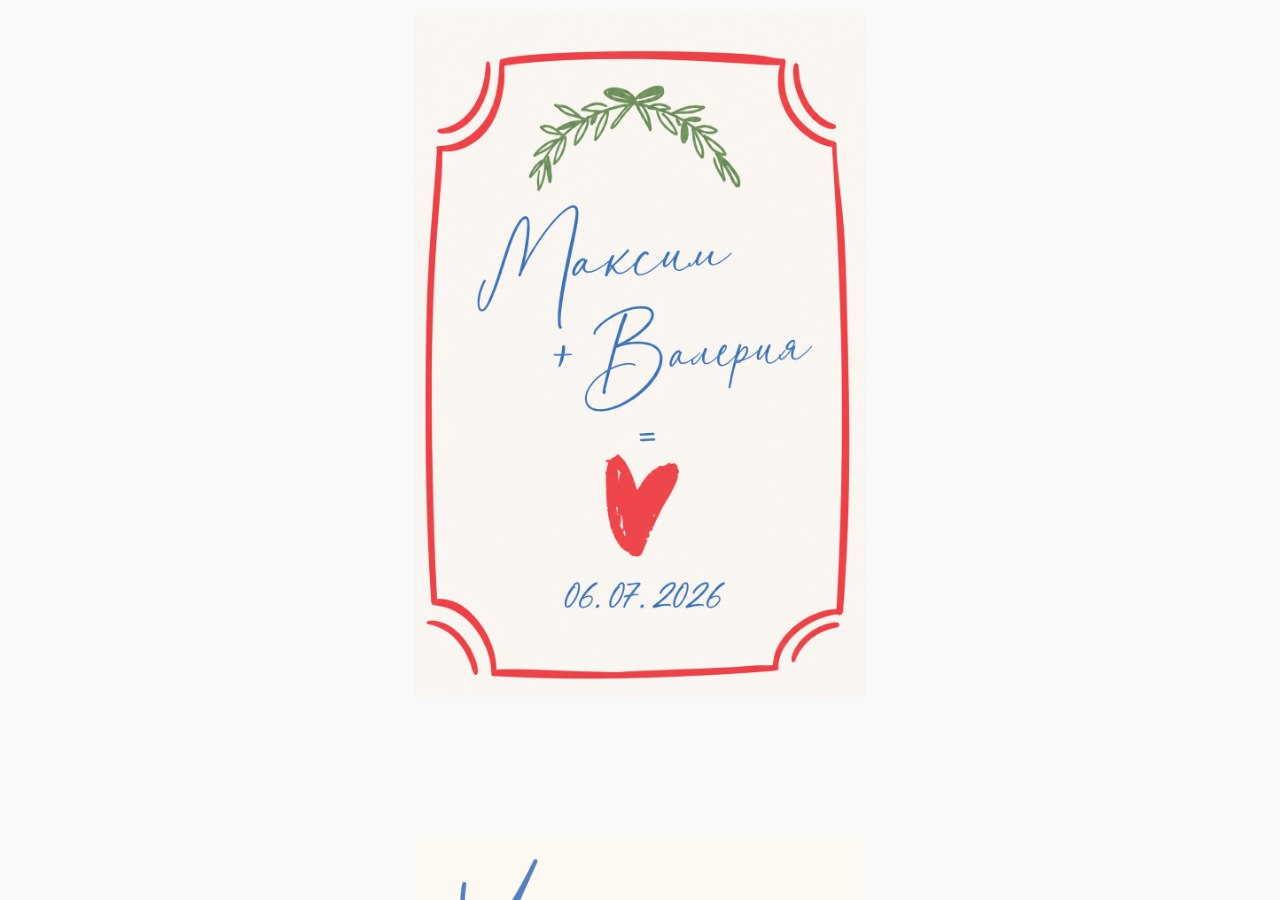
==== index.html @ 095fff04 "Rename loveee.ru.html to index.html" ====
﻿<!DOCTYPE html>
<!-- saved from url=(0029)https://loveee.ru/p/european/ -->
<html prefix="og: http://ogp.me/ns#" lang="ru" data-format-date="d.m.Y" data-format-datetime="d.m.Y H:i" class="has-page-fixed is-device-desktop is-device-safari" style="--vh: 9.25px;"><head><meta http-equiv="Content-Type" content="text/html; charset=UTF-8"> <title>loveee.ru</title>    <meta name="viewport" content="width=device-width, user-scalable=no, initial-scale=1, maximum-scale=1, shrink-to-fit=no"> <meta name="HandheldFriendly" content="true">  <script src="./loveee.ru_files/6929673164d54928916de381e2eace42.min.js.загружено" crossorigin="anonymous"></script>    <link type="text/css" rel="stylesheet" href="./loveee.ru_files/frontend.css">      <link rel="icon" href="https://taplink.st/a/6/5/7/d/d036e7.png?1">  <link rel="apple-touch-icon" sizes="300x300" href="https://taplink.st/a/6/5/7/d/d036e7.png?1">  <link rel="canonical" href="https://loveee.ru/p/european/"> <meta name="format-detection" content="telephone=no,email=no,address=no"> <meta name="referrer" content="always"> <link rel="image_src" href="https://taplink.st/a/6/5/7/d/d036e7.png?1"> <meta property="og:image" content="https://taplink.st/a/6/5/7/d/d036e7.png?1"> <meta property="og:type" content="website"> <meta property="og:title" content="loveee.ru">  <meta property="og:url" content="https://loveee.ru/p/european/"> <meta property="og:site_name" content="loveee.ru"> <link rel="manifest" href="https://loveee.ru/8105a86b13645543.webmanifest"> <style type="text/css">:root [href="https://adstub.net/gaza88/"], :root [href="https://adstub.net/cina777/"], :root [href="https://adstub.net/arab777/"], :root [href="https://adstub.net/indo666/"], :root [href="https://adstub.net/rusia777/"], :root [href^="//mage98rquewz.com/"], :root img[style*="//counter.yadro.ru/"], :root img[src^="/stat/"][width="88"][height="31"], :root img[src*="top.mail.ru/counter?"], :root img[src*="cycounter"][width="88"][height="31"], :root img[src*="://r.i.ua/"], :root img[src*="://c.bigmir.net/"], :root a[href^="http://hitcounter.ru/top/stat.php"], :root a[href^="http://click.hotlog.ru/"], :root a[href*="/rating/"] > img[width="88"][height="31"], :root a#mobtop[title^="Р РµР№С‚РёРЅРі РјРѕР±РёР»СЊРЅС‹С… СЃР°Р№С‚РѕРІ"], :root [title="uWeb Counter"], :root [title="uCoz Counter"], :root .min-width-normal > #popup_container ~ #fade, :root .min-width-normal > #popup_container, :root body > div[class^="_"][class*=" _"][class$="_stBig"], :root body > div[style="position: fixed; z-index: 999999; width: 400px; height: 308px; right: 5px; bottom: 5px;"], :root .flex-promo-series > .left-col > :not(#players):not(.serial-series-info), :root a[href*="://news.mirtesen.ru/newdata/"], :root .app.blog-post-page #blog-post-item-video-ad, :root #root > .app .sportrecs, :root #root > .app #very-right-column, :root body.has-brand .b-content__main > div[style^="height: 250px; overflow: hidden;"], :root body.has-brand .b-content__main > div[id]:not([class]):empty, :root body.has-brand .b-content__main .b-player a[href*="aHR0c"], :root div[style="width: 252px; height: 450px; position: fixed; right: 0px; top: 0px; overflow: hidden; z-index: 10000;"], :root thetruestory-widget-top, :root object[data^="blob"], :root img[width="160"][height="600"], :root iframe[src*="trafic-media.ru"], :root iframe[src*="hd.gg33.top/"], :root iframe[src*="fwdcdn.com/frame/partners/"], :root iframe[src*="ads.exosrv.com"], :root iframe[src*="://vidroll.ru/"], :root iframe[src*="://promo-bc.com/"], :root iframe[src*="://partner-widget.vsesdal.com/"], :root iframe[src*="://mark-media.com.ua"], :root iframe[src*="://ab.adpro.com.ua/"], :root iframe[src*="/mixadv_"], :root iframe[src*="/carta.ua/ajax/widget."], :root iframe[src*="/3647.tech"], :root iframe[id^="republer"], :root iframe[data-src*="fwdcdn.com/frame/partners/"], :root div[id^="yandex_rtb"], :root div[id^="trafmag_"], :root div[id^="tizerws_"], :root div[id^="rtn4p"], :root div[id^="republer_"], :root div[id^="news_nest_net_ru"], :root div[id^="news_nest_msk_ru"], :root div[id^="news_2xclick_ru_"], :root div[id^="join_informer_"], :root div[id^="itizergroup_"], :root div[id^="infox_"], :root div[id^="gnezdo_ru_"], :root div[id^="cpa_rotator_block"], :root div[id^="beroll_rotator"], :root div[id^="b_tz_"], :root div[id^="admixer_"], :root div[id^="admixer-"], :root div[id^="DIV_DA_"], :root img[onclick*="clustrmaps.com/counter/"], :root div[id*="Teaser_Block"], :root div[data-server-rendered="true"] > div[id^="la-"], :root div[data-adv-type="dfp"], :root iframe[src^="https://a.adtng.com/"], :root div[class^="da-ya-widget"], :root div[class^="da-widget-"], :root div[class^="block_fortress"], :root div[class^="bidvol-widget-"], :root div[class^="adfinity_block_"], :root div[class*="td-a-rec-id-"], :root #root > .app .partner-block-wrapper, :root div[class*="spklw"][data-type="ad"], :root a[onclick*="trtkp.ru"], :root a[onclick*="https://dzen.ru/news/?favid="], :root iframe[src*="litres.ru/static/widgets"], :root a[href^="https://www.juicer.io?referrer="], :root a[href^="https://wcm-ru.frontend.weborama.fr/fcgi-bin/dispatch.fcgi?"], :root a[href^="https://relap.io/"][href*="promo_ad_link"], :root a[href^="https://msetup.pro"], :root a[href^="https://bongacams"][href*="com/track?"], :root a[href^="http://trafmaster.com"], :root a[href^="http://traderstart.mirtesen.ru"], :root a[href^="http://tds-2.ru"], :root a[href^="http://glprt.ru/affiliate/"], :root a[href^="http://datxxx.com"], :root a[href^="http://browserload.info/"], :root a[href^="http://amigodistr.ru/"], :root img[data-src="https://catalog.orbita.co.il/orbita.gif"], :root a[href^="/images/obmen/"][href$=".php"][target="_blank"], :root a[href^="/go/ufiler?"], :root a[href^="/go/ubar?"], :root a[href="http://advert.mirtesen.ru/"], :root a[href*="zdravo-med.ru"], :root a[href*="xxxrevpushclcdu.com"], :root a[href*="ultrabit.ws"], :root a[href*="tvks.ru"], :root a[href*="trklp.ru"], :root a[href*="traflabs.xyz"], :root div[id^="CGCandy"], :root a[href*="tptrk.ru"], :root a[href*="top.24smi.info"], :root a[href*="thor-media.ru/click/"], :root a[href*="shakespoint.com"], :root a[href*="bgrndi.com"], :root a[href*="shakesin.com"], :root a[href*="shakescash.com"], :root a[href^="https://homyanus.com"], :root a[href*="://profiledbase.com/"], :root a[href*="please-direct.me"], :root a[href*="please-direct.com"], :root a[href*="://landingtracker.com/"], :root [data-link*="//ufiler-pro2.ru"], :root a[href*="offhealth.ru"], :root a[href*="lifebloggersz.ru"], :root a[href*="navaxudoru.com"], :root a[href*="makegreat.website"], :root a[href*="m1cpl.ru"], :root #root > .app .adfox-top, :root a[href*="joycasino.com/?partner="], :root a[href*="idealmedia.io"], :root span[data-ez-ph-id], :root a[href*="gpclick.ru"], :root a[href*="gocdn.ru"], :root a[href*="//softboxik1.ru/"], :root a[href*="flylinks.pw"], :root [data-la-block-show-id], :root a[href*="films.ws"], :root .section-subheader > .section-hotel-prices-header, :root a[href*="feellights.ru"], :root a[href*="cpl11.ru"], :root a[href*="://parandaya.com"], :root a[href*="cosmolot.me/"][href*="banner"], :root a[href*="cmsmodnews.com"], :root a[href*="ads2-adnow.com"], :root a[href*="://ya-cdn.ru/r/"], :root a[href*="://www.meendoru.net/?partner="], :root a[href*="://womens-journal.ru/"], :root a[href*="://vse-sdal.com/promo/"], :root [id^="ad-wrap-"], :root a[href^="https://go.tmrjmp.com"], :root a[href*="://ufiler-pro.ru/"], :root topadblock, :root a[href*="://tracker.partnersmelbet.ru/"], :root a[href*="://topclicks.club/"], :root a[href*="://tlmnt"][href*="/tracker/?partner="], :root a[title="TopTracker.Ru - Р РµР№С‚РёРЅРі С‚СЂРµРєРµСЂРѕРІ."], :root a[href*="://clickstats.fun/"], :root a[href*="://techdmn.com/"], :root [onclick*="traffic-media.co"], :root a[href^="https://tracker.loropartners.com/"], :root a[href*="://tatarkoresh.ru"], :root .flex-promo-series > .right-col a[href][target="_blank"], :root [class^="fpm_"][class*="_crss"], :root a[href*="://superiortds.ru/"], :root a[href*="://sugisatomi.com/"], :root div[data-dfp-id], :root a[href*="://shusnarmuk.com/"], :root a[href*="://segodnia.club/"], :root [data-cl-spot-id], :root [href*="driverpack.io/"], :root a[href*="cpagetti1.com"], :root a[href*="://search-cdn.ru/r/"], :root a[href*="://ruprivate.club/"], :root a[href^="https://kshop"][href*=".com/"], :root a[href*="://ruonline.bar/"], :root a[href^="http://eaplay.ru/"], :root amp-connatix-player, :root a[href*="://riaccaw.com/"], :root [href^="https://join.playboyplus.com/track/"], :root a[href*="://hypmag.ru/search/pereh.php"], :root a[href*="://reidancis.com/"], :root a[href*=".cfm?domain="][href*="&fp="], :root a[href*="://ya-browser.ru/r/"], :root a[href*="://refpamjeql.top/"], :root [data-mobile-ad-id], :root a[href*="://ref.studwork.ru/"], :root a[href*="://r.advg.agency/"], :root a[href*="/onvix.tv/promo/"][target=_blank], :root a[href*="://premiumredir.ru/"], :root a[href*="://lobar.site/r/"], :root div[id^="advertur_"], :root a[href*="://lapina.xyz/"], :root a[href*="://lapina.best/"], :root a[href*="/rlink/simptizer/"], :root a[href*="://gopremiumsoft.com/"], :root a[href*="://go.progfile.space/r/"], :root a[href*="://go.bundlebyte.net/r/"], :root div[data-ad-region], :root a[href*="shakesclick.com"], :root a[href*="://go.btraffic.net/"], :root a[href*="://getbrauzer.ru/"], :root a[href*="://newbrowserme.ru/"], :root a[href*="://gertadv.ru/"], :root a[href*="torrentum.ru"], :root a[href*="://filesmytop.ru/"], :root [href^="https://www.mypillow.com/"] > img, :root a[href*="://fast2click.ru/"], :root a[href*="tvkw.ru"], :root a[href*="://etcodes.com/"], :root a[href*="://et-cod.com/"], :root a[href^="https://go.xxxjmp.com"], :root a[href*="://elgrur.com/"], :root a[href*="://doxod24.online/"], :root [href="https://adstub.net/judi89/"], :root a[href*="://clickrpk.com/"], :root a[href*="://bubblevard.com/"], :root a[href*="://bs.serving-sys.ru/"], :root a[href^="http://com-1.pro/"], :root a[href^="https://www.effectiveratecpm.com/"], :root a[href*="://betahit.click/"], :root div[id^="adfox_"], :root a[href*="://bestnewsoft.ru/"], :root a[href*="://analyticsq.com"], :root a[href*="//universalin.info/"], :root a[href*="kodielinktrust.ru"], :root iframe[src*="://rstbtmd.com/"], :root a[href*="://101partners-stat2.com/"], :root .nya-slot[style], :root a[href*="://vpnbrowser.ru/"], :root a[href*="/uni-lnk.com/"], :root a[href*="://getyoursoft.ru/"], :root a[href*="/sb/clk/"], :root a[href*="/rapidtor.site"], :root a[href*="://extlinka.ru/"], :root a[href*="/rapidtor.ru"], :root a[href*="/onvix.me/promo/"][target=_blank], :root a[href^="https://streamate.com/landing/click/"], :root a[href*="/newbrowser.club/"], :root a[href^="https://www.adultempire.com/"][href*="?partner_id="], :root a[href*="/myuniversalnk.net/"], :root a[href*="/myuniversalnk.com/"], :root a[href*="/mosday.ru/ad/"], :root a[href*="/loaderu.ru/"], :root a[href^="https://prime.rambler.ru/promo/"], :root a[href^="//s.zlinkd.com/"], :root a[href*="/installpack.net"], :root a[href*="/go.1k3.net/"], :root object[data*="ads.com/clk.swf"], :root a[href*="/eversaree.bid"], :root a[href*="/afftraf.co/"], :root a[href*="://yadistr.ru/"], :root a[href*="//yojlf.com"], :root a[href*="://installpack.ru"], :root a[href*="//viruniversal.com/"], :root [class^="flat_"][class*="_crss"], :root a[href*="netcrys.com"], :root a[href^="https://postback1win.com/"], :root a[href*="//utimg.ru/"], :root a[onmousedown^="this.href='https://paid.outbrain.com/network/redir?"], :root a[href*="//universalut.info/"], :root a[href*="//universalini.info/"], :root a[href*="//ubar.pro"], :root a[href*="//ubar-pro"], :root a[href*="://matchnow.info"], :root a[href*="/u-loads.ru/"], :root [href^="http://www.mypillow.com/"] > img, :root a[href^="//go.eabids.com/"], :root a[href*="//tranqvilius.com/"], :root div[data-adzone], :root a[href*="://tele.gg/"], :root a[href*="//tiruniversal.com/"], :root div[data-id^="div-gpt-ad-"], :root a[href*="//tekaners.com/"], :root [href^="https://optimizedelite.com/"] > img, :root a[href^="https://www.dating-finder.com/signup/?ai_d="], :root a[href*="//tdsrotate.ru/"], :root a[href*="//restofarian.com"], :root a[href^="https://www.friendlyduck.com/AF_"], :root a[href^="https://quotationfirearmrevision.com/"], :root a[href*="//refpabjgth.top/"], :root a[href*="//newbrowser.me/"], :root a[href*="refpazus.top"], :root a[href^="https://bongacams10.com/track?"], :root a[href*="//loderna.ru"], :root [href^="https://www.restoro.com/"], :root a[href*="//loderls.ru"], :root a[href^="https://tour.mrskin.com/"], :root #BlWrapper > .b-temp_rbc, :root a[href*="//historategory.com/"], :root a[href*="//go.webredir.net/r/"], :root a[href^="https://fc.lc/ref/"], :root a[href*="//go.leadassets.net/r/"], :root a[href*="//getmybrowser.ru/"], :root a[href*="://ya-distrib.ru/r/"], :root [href^="https://www.hostg.xyz/"] > img, :root a[href*="//clickdome.online/"], :root a[href*="//gerocenius.com/"], :root a[href*="//givemysoft.ru/"], :root a[href*="//febrare.ru/"], :root a[href*="advertwebgid.ru"], :root [id^="ad_slider"], :root div[id^="apn_native_ad_slot_"], :root a[href*="//ext-load.net"], :root a[href*="//dzen.ru"][href*="favid"], :root a[href^="https://www.adskeeper.com"], :root a[href*="bestforexplmdb.com"], :root a[href*="/universalsrc.com/"], :root a[href*="//bestonewos.com/"], :root a[href*="//avertise.ru/"], :root a[href*="//advtise.ru/"], :root div[id^="traffim-widget"], :root a[href*="//24smi."][href*="/top/"], :root a[href*="://gonewfiles.ru/"], :root a[data-redirect^="https://paid.outbrain.com/network/redir?"], :root a[href*="//12traffic.ru/"], :root a[href^="https://s.zlinkd.com/"], :root a[href*=".ufiler.pro/"], :root a[href*="://ufiler-download.ru/"], :root [data-testid^="taboola-"], :root a[href^="https://trk.nfl-online-streams.club/"], :root a[href*=".pokupkins.ru"], :root a[href*="://topsofto.ru/"], :root a[href*=".orgsales.ru"], :root [src^="//am15.net/?"], :root .novelty-banner ~ .dle_b_help > a[target="_blank"], :root [onclick*="mixadvert.com"], :root .base-page_container > .banerRight, :root a[href*="lifenews24x7.ru"], :root .banner-img > .pbl, :root [onclick*="//msetup.pro/"], :root [id^="unit_"] > a[href*="://vrf.ru"], :root a[href^="https://a.candyai.love/"], :root [href^="https://trkleads.su/click/"], :root #root > .app > .sticky-button, :root [href^="https://download.cdn.yandex.net/yandex-tag/weboffer/"], :root [href*="postlnk.com"], :root [href*="pigiuqproxy.com"], :root a[href^="https://pb-imc.com/"], :root a[href*=".braun634.com/"], :root [href*="://morelnk.ru/"], :root [href*="://go.leadgid.ru/aff_c?"], :root a[href*="mixadvert.com"], :root a[href*="/ogclick.com/api/redirect"], :root [data-link*="://topclicks.club/"], :root [href*="://edgrmtracking.com/"], :root [href*="://clickpzk.com/"], :root [href*="://click.1k3web.net/"], :root [href*="://click.1k3web.com/"], :root [href*="/vaigowoa.com"], :root a[href^="https://www.liquidfire.mobi/"], :root a[href*="intovarro.ru"], :root [href*="/uni-tds.com/"], :root [href*="//takenewsofts.ru/"], :root a[href*="go.ad2up.com"], :root a[href^="https://hot-growngames.life/"], :root [data-src^="https://news.te.ua/widget/"], :root [data-membrana-container], :root [data-link*="://ubar-pro"], :root a[href*="sandratand.ru"], :root .header-banner > #moneyback[target="_blank"], :root [data-link*="/sb/clk/"], :root [data-la-show-block-id], :root div[id^="zcbclk"], :root [data-la-custom-block], :root a[href*="herrabjec.pro"], :root [data-la-block], :root [data-href^="https://download.cdn.yandex.net/yandex-tag/weboffer/"], :root [class^="fpm_"][class*="_out"], :root a[href^="http://luckiestclick.com/goto."], :root [class^="fpm_"][class*="_cross"], :root [href*=".drp.su/"], :root div[id^="ad-div-"], :root [class^="flat_"][class*="_modal"], :root div[id^="adpartner-jsunit-"], :root a[href*="/yfiles1.ru"], :root a[href*="wow-partners.com/click.php"], :root [class^="flat_"][class*="_cross"], :root [data-testid="adBanner-wrapper"], :root .fp-player > div[style*="position: absolute"][style*="inset: 0px"][style*="overflow: hidden"][style*="z-index:"][style*="background: transparent"][style*="display: block"], :root .content_rb[id^="content_rb_"], :root a[href*="//loderla.online"], :root .base-page_center > .banerTopOver, :root #adv_unisound ~ #main > #slidercontentContainer, :root a[href^="http://cam4com.go2cloud.org/aff_c?"], :root #adv_unisound ~ #ad_module_cont > [id^="ad_module"], :root a[href*="/get-torrent.ru"], :root #adv_kod_frame ~ #gotimer, :root a[href^="https://ad.zanox.com/ppc/"] > img, :root #MT_overroll ~ div[class][style="left:0px;top:0px;height:480px;width:650px;"], :root a[href*="//appt12mn.com/"], :root a[href*="://offergate-apps-phkr.com/"], :root span[id^="ezoic-pub-ad-placeholder-"], :root ins.adsbygoogle[data-ad-slot], :root a[href^="http://tc.tradetracker.net/"] > img, :root ins.adsbygoogle[data-ad-client], :root a[href^="https://go.xlviirdr.com"], :root img[src^="https://s-img.adskeeper.com/"], :root guj-ad, :root gpt-ad, :root div[ow-ad-unit-wrapper], :root a[href*="//refpaewsbc.top/"], :root img[src*="//i.i.ua/r/"], :root div[id^="zergnet-widget"], :root div[id^="smi_teaser_"], :root [href*="://track.leadbazaar.co/click?"], :root div[id^="vuukle-ad-"], :root a[href*="://dafeb.ru/"], :root div[id^="taboola-stream-"], :root [href^="https://go.xlrdr.com"], :root div[id^="sticky_ad_"], :root div[id^="st"][style^="z-index: 999999999;"], :root a[href*="muz-loader.site"], :root a[href*="clickscloud.net"], :root div[id^="rc-widget-"], :root div[id^="mrec-leaderboard-"], :root div[id^="gpt_ad_"], :root div[id^="ezoic-pub-ad-"], :root a[href*="fortedrow.pro"], :root div[id^="dfp-ad-"], :root a[href^="http://sneakyadministration.com/"], :root div[id^="crt-"][style], :root #root > .app .brand-widget__right-cl, :root div[id^="adspot-"], :root a[href*="trk-1.com"], :root div[id^="adrotate_widgets-"], :root ps-connatix-module, :root div[id^="ad_position_"], :root img[title="bigmir)net TOP 100"], :root div[id*="ScriptRoot"], :root div[id*="MarketGid"], :root div[data-id-advertdfpconf], :root hl-adsense, :root div[data-contentexchange-widget], :root div[data-alias="300x250 Ad 2"], :root div[data-adunit], :root div[data-adunit-path], :root div[data-adname], :root [data-wpas-zoneid], :root div[data-ad-placeholder], :root a[href^="https://osfultrbriolenai.info/"], :root a[href^="https://adultfriendfinder.com/go/"], :root div[class^="Adstyled__AdWrapper-"], :root [data-css-class="dfp-inarticle"], :root a[href^="https://go.xlviiirdr.com"], :root div[class$="-adlabel"], :root a[href^="https://service.bv-aff-trx.com/"], :root display-ads, :root a[href*="beauty-list.ru"], :root a[href^="https://go.grinsbest.com/"], :root iframe[src*="://goodgame.ru/html/embed-player/dist/index.html?partner="], :root citrus-ad-wrapper, :root a[href^="https://go.xlivrdr.com"], :root bottomadblock, :root a[href*="kma1.biz"], :root noindex > .search_result[class*="search_result_"], :root a[href^="https://go.xlvirdr.com"], :root amp-fx-flying-carpet, :root #PopWin[onmousemove], :root a[href*="//1xbetlk.site/"], :root amp-embed[type="taboola"], :root a[class*="button"][href^="//"][href*="yandex"][onclick*="dnl"][onclick*="knopka"], :root a[href*="//myblogshop.top/r/"], :root [href^="https://glersakr.com/"], :root a[href*="://tdsrotations.ru/"], :root div[id^="google_dfp_"], :root ad-slot, :root [name^="google_ads_iframe"], :root a[href*="news-sphere.com"], :root a[href*="goext.info"], :root a[href^="https://ab.advertiserurl.com/aff/"], :root a[href*="://sdertjnbv.xyz/"], :root a[href^="https://www.purevpn.com/"][href*="&utm_source=aff-"], :root a[href^="https://t.ajump1.com/"], :root a[href^="https://www.privateinternetaccess.com/"] > img, :root iframe[src*="laim.tv/rotator/"], :root a[href*="/advertisesimple.info"], :root a[href*="/ber-ter.com"], :root a[href^="https://www.onlineusershielder.com/"], :root a[href^="https://syndication.exoclick.com/"], :root a[href^="https://financeads.net/tc.php?"], :root a[href^="https://www.mrskin.com/tour"], :root a[href^="https://www.infowarsstore.com/"] > img, :root iframe[src*="://partner-widget.vse-sdal.com/"], :root [href^="https://mylead.global/stl/"] > img, :root a[href^="https://ak.psaltauw.net/"], :root broadstreet-zone-container, :root a[href^="https://www.highperformancecpmgate.com/"], :root [data-url*="://installpack.net"], :root amp-ad, :root a[href*="ex.24smi.info"], :root a[href^="https://www.highcpmrevenuenetwork.com/"], :root a[href^="https://offhandpump.com/"], :root a[class*="button"][href^="/go/"][href*="visitid"][onclick*="dnl"], :root a[href^="https://www.get-express-vpn.com/offer/"], :root a[href*="://filetaker.ru/"], :root a[href^="https://lnkxt.bannerator.com/"], :root a[href^="https://www.geekbuying.com/dynamic-ads/"], :root a[onclick^="window.location.replace('https://random-affiliate.atimaze.com/"], :root [href^="https://groorsoa.net/"], :root a[href^="http://www.friendlyduck.com/AF_"], :root a[href^="https://www.financeads.net/tc.php?"], :root [href^="https://www.herbanomic.com/"] > img, :root a[href^="https://www.dql2clk.com/"], :root a[href*="browser-ru.site"], :root a[href^="https://123-stream.org/"], :root a[href^="https://www.nutaku.net/signup/landing/"], :root .mywidget__col > .mywidget__link_advert, :root a[href^="https://explore-site.com/"], :root a[href^="https://www.brazzersnetwork.com/landing/"], :root [href^="https://track.fiverr.com/visit/"] > img, :root [data-template-type="nativead"], :root a[href^="https://voluum.prom-xcams.com/"], :root a[href^="https://twinrdsyte.com/"], :root a[href^="https://twinrdsrv.com/"], :root a[href^="https://syndicate.contentsserved.com/"], :root div[data-alias="300x250 Ad 1"], :root [href*="://simpalsid.com/ad/click?id"], :root [href^="https://turtlebids.irauctions.com/"] img, :root a[href^="https://tracking.avapartner.com/"], :root a[href^="http://reals-story.ru/"], :root a[href^="https://track.wg-aff.com"], :root a[href^="https://track.ultravpn.com/"], :root a[href^="https://track.afcpatrk.com/"], :root a[href*="https://relap.io/r?"], :root a[href^="https://in.rabbtrk.com/"], :root a[href^="https://track.adform.net/"], :root a[href*="goodtrack.ru"], :root a[href^="https://torguard.net/aff.php"] > img, :root a[href*="//universalies.info/"], :root [href="https://adstub.net/ratu89/"], :root a[href*="://clickbytes.ru/"], :root [data-identity="adhesive-ad"], :root a[href^="https://tc.tradetracker.net/"] > img, :root a[href^="https://tatrck.com/"], :root [href^="https://zstacklife.com/"] img, :root a[href^="https://click.candyoffers.com/"], :root a[href^="https://t.aslnk.link/"], :root a[href*=".adsrv.eacdn.com/"], :root a[href*="//universalse.info/"], :root a[href^="https://t.adating.link/"], :root a[href^="https://go.trackitalltheway.com/"], :root div[id^="div-ads-"], :root a[href*="://downloadbrowsernew.com/"], :root iframe[src*="tureckiy-serial.ru/"][src$=".php"], :root a[href^="https://syndication.dynsrvtbg.com/"], :root iframe[src*="zhitomir.info/price"], :root .gnt_em_vp_c[data-g-s="vp_dk"], :root div[data-ad-wrapper], :root a[href^="https://a.bestcontentoperation.top/"], :root a[href^="https://svb-analytics.trackerrr.com/"], :root [data-la-show-id], :root a[href*="&maxads="], :root a[onmousedown^="this.href='https://paid.outbrain.com/network/redir?"] + .ob_source, :root a[href^="http://www.iyalc.com/"], :root a[href^="https://claring-loccelkin.com/"], :root a[href^="https://stardomcoit.com/"], :root img[width="728"][height="90"], :root a[href^="https://track.aftrk5.com/"], :root a[href^="https://slkmis.com/"], :root a[href^="https://myclick-2.com/"], :root a[href^="https://sexynearme.com/"], :root [data-ad-manager-id], :root a[href^="https://s.zlinkr.com/"], :root app-advertisement, :root a[href^="https://ad.doubleclick.net/"], :root div[class*="relap"][class*="-rec-item"], :root a[href^="https://s.eunow4u.com/"], :root a[href^="https://static.fleshlight.com/images/banners/"], :root a[href*="://folltiz.site/"], :root a[href^="https://s.zlink7.com/"], :root [class^="div-gpt-ad"], :root a[href^="https://s.ma3ion.com/"], :root a[href^="https://random-affiliate.atimaze.com/"], :root .base-page_center > .banerBottom, :root #kt_player > div[style$="display: block;"][style*="inset: 0px;"], :root [href$="/sexdating.php"], :root a[href^="https://pubads.g.doubleclick.net/"], :root div[id^="ads_games_"], :root a[href^="https://prf.hn/click/"][href*="/camref:"] > img, :root a[href^="https://serve.awmdelivery.com/"], :root [href^="https://rpwmct.com/"], :root a[href^="https://www.dating-finder.com/?ai_d="], :root a[href^="https://prf.hn/click/"][href*="/adref:"] > img, :root div[id^="Crt-"][style], :root [href^="https://ap.octopuspop.com/click/"] > img, :root body > div[style="position: fixed; z-index: 999999; width: 400px; height: 308px; left: 5px; bottom: 5px;"], :root app-ad, :root a[href^="https://a.adtng.com/"], :root a[href^="https://playnano.online/offerwalls/?ref="], :root div[id^="M"][id*="Composite"], :root a[href^="https://mmwebhandler.aff-online.com/"], :root a[href^="https://combodef.com/"], :root a[href^="https://www.bet365.com/"][href*="affiliate="], :root [href*="://shopblogger.top/"], :root a[href*="litewebbusiness.com"], :root iframe[id^="marketgid_"], :root a[onclick*="n284adserv.com"], :root a[href^="https://pb-track.com/"], :root a[href^="https://go.hpyrdr.com/"], :root a[href^="https://pb-front.com/"], :root a[href^="https://paid.outbrain.com/network/redir?"], :root a[href^="https://upsups.click/"], :root a[href*="homework.ru/?partnerId="], :root a[href^="https://ndt5.net/"], :root a[href^="https://natour.naughtyamerica.com/track/"], :root a[href*="//adoffer.pro/"], :root a[href^="https://mediaserver.entainpartners.com/renderBanner.do?"], :root [class^="adDisplay-module"], :root a[href*="slovosil.com"], :root a[href*="ads-provider.com"], :root [data-ad-name], :root a[href^="https://loboclick.com/"], :root a[href^="https://go.xxxijmp.com"], :root a[href^="https://lead1.pl/"], :root a[href*="katuhus.com"], :root a[data-href*="recreativ.ru"], :root a[href^="https://landing.brazzersnetwork.com/"], :root a[href^="https://juicyads.in/"], :root a[href^="https://snowdayonline.xyz/"], :root [href*="://click.1k3pub.com/"], :root a[href^="https://join.dreamsexworld.com/"], :root a[href^="https://join.bannedsextapes.com/track/"], :root a[href*="amgfile.ru"], :root .player-wrap > #kt_player ~ .spot-box, :root a[href*="amigo-biz.ru/ads/click"], :root a[href^="https://jaxofuna.com/"], :root div[id^="lazyad-"], :root a[href*="land-gooods.ru"], :root a[href^="https://italarizege.xyz/"], :root a[href^="https://www8.smartadserver.com/"], :root a[href*="/advjump.com"], :root a[href^="https://identicaldrench.com/"], :root ad-shield-ads, :root a[href*="//adretarget.net/"], :root a[href^="https://helmethomicidal.com/"], :root display-ad-component, :root [class^="tile-picker__CitrusBannerContainer-sc-"], :root a[href*="re-directme.com"], :root a[href^="https://golinks.work/"], :root a[href*="ftpglst.com"], :root a[href^="https://s.zlinkn.com/"], :root a[href^="https://go.xxxvjmp.com/"], :root [id^="newPortal_informer_"], :root a[href*="awesomeredirector"], :root a[href^="https://zirdough.net/"], :root div[style*="am15.net/img/player_skins"], :root a[href^="https://go.xxxiijmp.com"], :root a[href*="://softclicks.ru/"], :root a[href^="https://go.xtbaffiliates.com/"], :root div[id^="criteo-"][style], :root a[href*="://cozibaneco.com/"], :root a[href*="://edugrampromo.com/"], :root [data-role="tile-ads-module"], :root a[href*="://viewfilesup.ru/"], :root a[href*="/clubleads.ru"], :root a[href*="://r.advmusic.com/"], :root [alt="Rambler's Top100"], :root a[href^="https://ismlks.com/"], :root a[style="width:100%;height:100%;z-index:10000000000000000;position:absolute;top:0;left:0;"], :root [href*="://drp.su/"], :root a[href^="https://go.xlirdr.com"], :root a[href*="://gridsiali.com/"], :root a[href*="//dagamah.com/"], :root a[href*=".twkv.ru"], :root a[href^="https://go.markets.com/visit/?bta="], :root a[href^="https://billing.purevpn.com/aff.php"] > img, :root a[href^="https://go.nordvpn.net/aff"] > img, :root a[href*="//offergate.pro/"], :root a[href^="https://lijavaxa.com/"], :root a[href^="https://go.goaserv.com/"], :root app-large-ad, :root a[href^="https://go.etoro.com/"] > img, :root a[href^="https://go.dmzjmp.com"], :root a[href^="https://www.bang.com/?aff="], :root a[href*="://takenewsoft.ru/"], :root a[href*="//spishi.vip/"], :root #mgb-container > #mgb, :root a[href^="https://go.admjmp.com"], :root a[href^="https://get.surfshark.net/aff_c?"][href*="&aff_id="] > img, :root a[onclick*="/link-fes.ru"], :root a[href^="https://www.googleadservices.com/pagead/aclk?"] > img, :root a[href^="https://datewhisper.life/"], :root a[href^="https://click.linksynergy.com/fs-bin/"] > img, :root a[href^="https://get-link.xyz/"], :root a[href^="https://www.mrskin.com/account/"], :root a[href*="/onvix.co/promo/"][target=_blank], :root [href^="https://clicks.affstrack.com/"] > img, :root a[href*="tdstrk.ru"], :root a[href^="https://engine.phn.doublepimp.com/"], :root a[href^="https://dl-protect.net/"], :root a[href*=".foxqck.com/"], :root a[href^="//hoodingluster.com/"], :root a[href^="https://ctosrd.com/"], :root a[href^="https://go.bushheel.com/"], :root img[width="120"][height="600"], :root a[href^="https://ctjdwm.com/"], :root [href="//sexcams.plus/"], :root #kt_player > a[target="_blank"], :root a[href^="http://bongacams.com/track?"], :root a[href^="https://camfapr.com/landing/click/"], :root a[href^="https://prf.hn/click/"][href*="/creativeref:"] > img, :root div[id^="optidigital-adslot"], :root a[href^="http://www.adultempire.com/unlimited/promo?"][href*="&partner_id="], :root a[href^="https://1betandgonow.com/"], :root a[href*="://click2soft.ru/"], :root a[href*="//do-rod.com/"], :root a[href^="https://kshop"][href*=".pro/"], :root a[href^="https://chaturbate.com/in/?"], :root a[href^="https://t.ajrkm1.com/"], :root a[href*="//ufiler-pro2.ru"], :root a[href*=".g2afse.com/"], :root a[href^="https://bodelen.com/"], :root a[href^="https://black77854.com/"], :root a[href^="https://6-partner.com/"], :root a[href^="https://www.sheetmusicplus.com/"][href*="?aff_id="], :root a[href^="https://getmatchedlocally.com/"], :root a[href^="https://rixofa.com/"], :root div[class^="cnt32_"][id^="cnt_rb_"], :root a[href^="https://best-experience-cool.com/"], :root a[href*="tvroff.net"], :root [data-taboola-options], :root a[href^="http://fly-shops.ru"], :root a[href*="/universal-lnk.net/"], :root a[href^="https://believessway.com/"], :root a[href^="https://Click.ggpickaff.com/"], :root [data-dynamic-ads], :root a[href^="https://banners.livepartners.com/"], :root [onclick*=".twkv.ru"], :root a[href^="http://revolvemockerycopper.com/"], :root a[href^="https://awptjmp.com/"], :root a[href^="https://1winpb.com/"], :root a[href*="/universalsrc.net/"], :root a[href^="https://join.sexworld3d.com/track/"], :root a[href^="https://aweptjmp.com/"], :root .app.blog-post-page .secondary-header-ad-block, :root a[href^="https://ausoafab.net/"], :root a[href^="https://clicks.pipaffiliates.com/"], :root a[href^="https://aj1070.online/"], :root body > div[style="background-color: #FFF;height: 100px;position: fixed;bottom: 0px;width: 100%;max-width: 1200px;left: 50%;transform: translateX(-50%);z-index:2147483647"], :root a[href^="https://ads.planetwin365affiliate.com/"], :root a[href*="://go.click2bit.net/"], :root iframe[scrolling="no"][sandbox*="allow-popups allow-modals"][style^="width: 100%; height: 100%; border: none;"], :root a[href^="https://ads.leovegas.com/"], :root a[href*="://yasearchcdn.ru/r/"], :root a[href*="/vkout.ru"], :root img[src^="https://images.purevpnaffiliates.com"], :root a[href^="https://gml-grp.com/"], :root a[href^="https://porntubemate.com/"], :root div[class^="yandex_rtb"], :root a[href*="://searchlnk.ru/r/"], :root a[href^="https://click.dtiserv2.com/"], :root body > iframe[style^="position"][style*="fixed"][id^="iFb"][src^="/?"], :root .ob_container .item-container-obpd, :root a[href^="https://clickadilla.com/"], :root a[href^="https://a.medfoodhome.com/"], :root a[href^="https://cam4com.go2cloud.org/"], :root a[href^="https://a.bestcontentweb.top/"], :root a[href^="http://putanapartners.com/go."], :root atf-ad-slot, :root [href^="https://wsup.ai/"], :root a[href*="kshop2.biz"], :root a[href^="https://a2.adform.net/"], :root a[href*="/fastvk.com"], :root a[onclick*="offergate-amigo"], :root a[href*="://tracker.rioaffi.com/"], :root div[id^="bidvol-widget-"], :root a[href*="://kinobud.site/"], :root div[id^="smi2adblock_"], :root [data-m-ad-id], :root a[href^="https://a-ads.com/"], :root a[href*="/sarimsolus.com/"], :root a[href*="://yourlnk.ru/r/"], :root [href^="https://url.totaladblock.com/"], :root [id^="n4p_"], :root a[href^="http://www.h4trck.com/"], :root [href^="https://a.acebet.com/api/click?"], :root a[href*="sviruniversal.com/"], :root a[href*="octoclick.net"], :root a[href^="http://partners.etoro.com/"], :root [href="https://chaturbate.jjgirls.com/"] > img, :root a[href*="filebase.me"], :root a[href^="https://ads.betfair.com/redirect.aspx?"], :root [href^="https://antiagingbed.com/discount/"] > img, :root amp-ad-custom, :root [data-desktop-ad-id], :root a[href*="/kshop3.biz"], :root a[href^="http://trk.globwo.online/"], :root a[href*="://downloadcontent2.ru/"], :root a[href^="https://bongacams2.com/track?"], :root [href^="https://affiliate.fastcomet.com/"] > img, :root a[href*="//universalice.info/"], :root a-ad, :root a[href^="http://adultfriendfinder.com/go/"], :root a[href^="http://stickingrepute.com/"], :root #slashboxes > .deals-rail, :root div[aria-label="Ads"], :root [href^="http://mypillow.com/"] > img, :root a[href^="//startgaming.net/tienda/" i], :root a[href*="://clickfrm.com/"], :root a[href^="https://a.medfoodsafety.com/"], :root [onclick*="//sub"][onclick*="bubblesmedia."], :root a[href^=" https://www.friendlyduck.com/AF_"], :root a[href*="/jump/next.php?r="], :root .\[\&_\.gdprAdTransparencyCogWheelButton\]\:\!pjra-z-\[5\], :root a[href*="://clickstats.pw/"], :root [href^="http://clicks.totemcash.com/"], :root a[href*="twtn.ru/"], :root [data-d-ad-id], :root a[href*=".engine.adglare.net/"], :root [href^="https://www.profitablegatecpm.com/"], :root a[href^="https://bc.game/"], :root a[href*="://manysoftlink.ru/"], :root a[data-oburl^="https://paid.outbrain.com/network/redir?"], :root [id^="section-ad-banner"], :root .base-page_center > .banerTop, :root a[href^="https://fastestvpn.com/lifetime-special-deal?a_aid="], :root a[href^="https://www.goldenfrog.com/vyprvpn?offer_id="][href*="&aff_id="], :root a[href*="retagapp.com"], :root a[href^="https://wmctjd.com/"], :root a[href*="//jjgirls.com/sex/Chaturbate"], :root a[href*="://z.cdn.traffic"][href*="/load"], :root [href^="https://zone.gotrackier.com/"], :root a[href*="//top.mail.ru/jump?"], :root a[href^="http://sarcasmadvisor.com/"], :root a[href^="https://track.totalav.com/"], :root a[href^="https://ctrdwm.com/"], :root a[href*=".adsbid.ru"], :root a[href^="https://www.adxsrve.com/"], :root [href^="https://www.targetingpartner.com/"], :root a[href^="https://join.virtuallust3d.com/"], :root a[href^="https://bngpt.com/"], :root div[id^="ad-position-"], :root a[href^="https://www.toprevenuegate.com/"], :root a[href*="adpool.bet/"], :root a[href^="http://join.brokestraightboys.com/track/"], :root [onclick*="trklp.ru"], :root [href^="https://rapidgator.net/article/premium/ref/"], :root [class^="flat_"][class*="_out"], :root a[href^="http://apytrc.com/click/"], :root [href^="https://join.girlsoutwest.com/"], :root a[href^="https://activate-game.com/"], :root .scroll-fixable.rail-right > .deals-rail, :root div[data-server-rendered="true"] > div[id^="block-"], :root a[href*="rexchange.begun.ru/rclick?"], :root a[href^="https://track.aftrk3.com/"], :root [href^="https://join3.bannedsextapes.com"], :root a[href*="news"][href*="favid"], :root div[id^="adngin-"], :root [data-ad-width], :root [data-rc-widget], :root [href^="https://track.aftrk1.com/"], :root a[href*="://adv-views.com"], :root a[href*="//sub"][href*="bubblesmedia."], :root [href^="https://istlnkcl.com/"], :root a[href^="https://trk.softonixs.xyz/"], :root a[href^="https://iqbroker.com/"][href*="?aff="], :root [href^="https://wct.link/click?"], :root AD-SLOT, :root [data-block-type="ad"], :root a[href^="https://t.acam.link/"], :root [src*="mixadvert.com"], :root [onclick*="msetup"][onclick*="partner"][onclick*="utm_"], :root a[href^="https://go.strpjmp.com/"], :root iframe[title="mixAd"], :root DIV[id^="DIV_NNN_"], :root a[href^="https://go.rmishe.com/"], :root [href^="https://ilovemyfreedoms.com/landing-"], :root a[href*="linkmyc.com"], :root a[href^="https://go.cmtaffiliates.com/"], :root a[href^="https://tm-offers.gamingadult.com/"], :root a[href^="http://kshop.biz/"], :root [href^="https://charmingdatings.life/"], :root [data-id^="div-gpt-ad"], :root img[src*="//counter.yadro.ru/"], :root [href^="https://awbbjmp.com/"], :root [href^="https://ad1.adfarm1.adition.com/"], :root a[href*="://telamon"][href*="/tracker/?partner="], :root a[href^="https://t.ajrkm3.com/"], :root a[href*="//portakamus.com/"], :root [href^="https://aads.com/campaigns/"], :root a[href^="https://go.bbrdbr.com"], :root a[href*="trtkp.ru"], :root a[href*="//fofuvipibo.com/"], :root a[href^="https://s.zlink3.com/"], :root [data-freestar-ad][id], :root a[href*="shakes.pro"], :root a[href*="trafgid.xyz"], :root a[href*="://getyousoft.ru/"], :root [onclick*="/sb/clk/"], :root [href^="https://www.brighteonstore.com/products/"] img, :root a[href*="://ourbrowser.net"], :root a[href^="https://bngprm.com/"], :root .article-aside-promo a[href][target="_blank"], :root [href^="https://shiftnetwork.infusionsoft.com/go/"] > img, :root a[href*="//loderlx.ru"], :root [id^="div-gpt-ad"], :root [href="https://jdrucker.com/gold"] > img, :root iframe[src*="utraff.com"], :root a[href^="https://join.virtualtaboo.com/track/"], :root a[href*="cpl1.ru"], :root [id^="ad_sky"], :root [id^="relap-custom-iframe-rec"], :root aside[id^="adrotate_widgets-"], :root [href^="https://pxl.leads.su/click/"], :root DFP-AD, :root .grid > .container > #aside-promotion, :root a[href*="//reruniversal.com/"], :root [data-type="ad-vertical"], :root a[href*="://loderkkis.ru"], :root a[href^="https://s.cant3am.com/"], :root [data-testid^="section-AdRowBillboard"], :root a[href*="media-rotate.com"], :root [href*="driftawayforfun.com"], :root a[href^="https://track.1234sd123.com/"], :root a[href*="kinqon.ru"], :root img[src*="://cp.beget.com/promo_data/"], :root zeus-ad, :root [data-testid="prism-ad-wrapper"], :root [href^="https://ad.admitad.com/"], :root [href^="https://mypillow.com/"] > img, :root [data-testid="ad_testID"], :root a[href*="://mysoftrotate.ru/"], :root [id^="unit_"] > a[href*="smi2."], :root a[href*="sapmedia.ru"], :root a[href^="https://gamingadlt.com/?offer="], :root [class^="fpm_"][class*="_modal"], :root a[href^="https://go.rmhfrtnd.com"], :root a[href*="problogrus.ru"], :root [href^="https://mypatriotsupply.com/"] > img, :root a[href*="webdiana.ru/click"], :root #teaser1[style^="width:autopx;"], :root [href^="https://www.cloudways.com/en/?id"], :root div[class^="mixadvert"], :root [data-asg-ins], :root a[href*="://new.torrent-pack.ru/"], :root [href*="//loadbrowser.ru/"], :root [src*="://dynspt.com/"], :root a[href^="https://clickins.slixa.com/"], :root a[href^="https://clixtrac.com/"], :root [onclick*="content.ad/"], :root a[href*="://dmtech05.com/"], :root AMP-AD, :root iframe[src*="//refpakglscpj."], :root a[href^="http://olivka.biz/"], :root [data-ad-cls], :root a[href*="://clickstats.online/"], :root a[href*="turbotraf.com"], :root a[href^="https://click.Ggpickaff.com/"], :root [data-ez-name], :root a[href^="https://go.mnaspm.com/"], :root a[href*="://chikidiki.ru"], :root a[href*="/uloads.ru/"], :root #root > .app .adfox, :root [class^="s2nPlayer"], :root a[href*="/api/redirect?offerid="], :root a[href*="/universallnk.net/"], :root a[href^="https://adclick.g.doubleclick.net/"], :root a[href*="nhebd.xyz"], :root body > div[id^="dV"][style^="width"][style*="height"][style*="position"][style*="fixed"][style*="overflow"][style*="z-index"][style*="background"], :root [data-link*="//sub"][data-link*="bubblesmedia."], :root a[href^="https://click.hoolig.app/"], :root [data-ad-module], :root a[href^="https://a.bestcontentfood.top/"], :root a[href*="://getfiletds.ru/"], :root a[href^="https://go.skinstrip.net"][href*="?campaignId="], :root #teaser2[style^="width:autopx;"], :root [data-revive-zoneid], :root a[href*="//webbrowser.club/"], :root .pip-video-wrapper > .pip-video-label, :root iframe[src*="traffic-media.co"], :root a[href^="https://losingoldfry.com/"], :root div[id^="div-gpt-"], :root a[href*="//parandeya.com/"], :root .ob_dual_right > .ob_ads_header ~ .odb_div, :root a[href*="//partners.house/"], :root [id^="unit_"] > a[href*="://mirtesen.ru"], :root div[data-ad-targeting], :root a[href*="//universalie.info/"], :root [href^="//x4pollyxxpush.com/"], :root .base-page_left-side > #left_ban, :root [href^="https://www.avantlink.com/click.php"] img, :root [data-testid="commercial-label-taboola"], :root [data-la-refresh-timeout], :root a[href^="https://traffdaq.com/"], :root #teaser3[style^="width:autopx;"], :root [href*="://browseit.ru/"], :root a[href^="https://go.hpyjmp.com"], :root [href^="https://mystore.com/"] > img, :root [class^="amp-ad-"], :root a[href^="https://wittered-mainging.com/"], :root #teaser3[style="width: 100%;text-align: center;display: scroll;position:fixed;bottom: 0;margin: 0 auto;z-index: 103;"] { display: none !important; }</style><script type="text/javascript" src="./loveee.ru_files/locales.pages.ru.js.загружено"></script><link rel="stylesheet" type="text/css" href="./loveee.ru_files/roboto.css"><link rel="stylesheet" type="text/css" href="./loveee.ru_files/inter.css"><style>.b-80729622,.b-80729622~.block-item{display:none!important}</style></head> <body> <div class="main base-theme main-theme is-ltr is-light">    <style> html {min-height: 100%}</style> <script>
	window.account = {"account_id":10628680,"language_id":1,"language_code":"ru","language_code_account":"ru","main_page_id":16874143,"profile_id":13645543,"is_hidelink":1,"is_plus":0,"is_trial":0,"is_full_trial":0,"tariff_current":"business","utc_timezone":3,"currency_id":1,"plan_until":1784332800,"nickname":null,"has_nickname":0,"theme":{"heading":{"font":2643,"weight":0,"lineheights":[1.05,1,1],"letterspacings":[-0.7,-1.5,-1.8]},"screen":{"font":2643,"lineheights":[1.45,1.35,1.3],"letterspacings":[-0.3,-0.4,-0.4]},"link":{"radius":0,"hover":{"transparent":{"on":true}}},"bg":{"color2":"#417d97"},"block":{"radius":0,"pictures":{"bg":"#e3e0d2"}},"fonts":{"2643":{"n":"Inter","f":"sans-serif","w":"200,300,700","s":["cyrillic","cyrillic-ext"]}},"sections":{"1":{"heading":{"weight":1},"bg":{"color":"#e3e0d2","picture":{"picture_id":67673571,"color":"#e3e0d2","ext":"png","filename":"6/b/e/8/67673571.png?0","version":0,"width":1600,"height":2500},"height":2500},"padding":{"top":0,"bottom":0}},"_":1}},"menu":null,"menu_items":null,"profile_link":"https://loveee.ru","addons":{"codes":[{"cb":"yandexMetrikaInit","cookie":"analytics","data":{"id":44929738,"simple":true}}]},"locales":{"pages":"ru"},"avatar":{"path":"6/5/7/d/","title":"","bio":"","a":"65:png?1","is_hide_text":1},"currency":{"title":"в‚Ѕ","code":"RUB","format":"%p %c","precision":2},"products":[],"username":null,"current_page_id":17481197,"widgets":[],"custom_domain":"loveee.ru","domain":"taplink.ru","client":{"country":"ru","timestamp":1777974330},"locale":{"formats":{"date":"d.m.Y"},"current":"ru","direction":"ltr"},"number":{"decimal":".","thousands":" ","precision":2},"weight":{"decimal":".","thousands":" ","precision":3},"ts":"fd99a0c7","html":""};
	window.data = {"page_id":17481197,"fields":[{"section":{"link":{"weight":0},"bg":{"color":"#fcf9f2"},"padding":{"top":0,"bottom":0},"blocks":["80729582","80729584","80729585","80729589","80729590","80729591","80729592","80729593","80729594","80729595","80729598","80729599","80729600","80729601","80729607","80729608","80729609","80729610","80729612","80729613","80729617","80729622","80735949","80735955","80735958","80735963","ba7f821e42fe","be9807341447","bf9f376d94ae","bef7f48454df","bf3de4261725","bfcd4108f31a","b213075ee754","b2f8c55faa49","80735965","80743887"],"id":null,"section_id":16615428},"items":[{"block_id":80729582,"options":{"p":{"filename":"9/7/7/3/68774418.png?0","width":1080,"height":1636},"is_stretch":true,"is_marginless":true,"padding":{"on":true,"top":0,"bottom":0}},"block_type_id":15,"block_type_name":"banner","is_visible":1,"addon_target":["link"],"stat":"25870e"},{"options":{"icon":-1,"break_size":135},"is_visible":true,"block_type_id":5,"block_type_name":"break","block_id":"ba7f821e42fe","addon_target":null},{"block_id":80729593,"options":{"p":{"filename":"6/c/0/5/68774357.png?0","width":1920,"height":1064},"is_stretch":true,"is_marginless":true,"padding":{"on":true,"top":0,"bottom":0}},"block_type_id":15,"block_type_name":"banner","is_visible":1,"addon_target":["link"],"stat":"3e0862"},{"block_id":80729594,"options":{"p":{"filename":"4/9/2/c/68774369.png?0","width":1920,"height":372},"is_stretch":true,"is_marginless":true,"padding":{"on":true,"top":0,"bottom":0}},"block_type_id":15,"block_type_name":"banner","is_visible":1,"addon_target":["link"],"anchor":"audiostop01","stat":"6666c2"},{"block_id":80729589,"options":{"p":{"filename":"0/e/1/c/68774370.png?0","width":1920,"height":372},"is_stretch":true,"is_marginless":true,"padding":{"on":true,"top":0,"bottom":0}},"block_type_id":15,"block_type_name":"banner","is_visible":1,"addon_target":["link"],"anchor":"audio01","stat":"b70ed5"},{"block_id":80729591,"options":{"p":{"filename":"6/7/e/f/68774371.png?0","width":1920,"height":1488},"is_stretch":true,"is_marginless":true,"padding":{"on":true,"top":0,"bottom":0}},"block_type_id":15,"block_type_name":"banner","is_visible":1,"addon_target":["link"],"stat":"3176a0"},{"block_id":80743887,"options":{"html":"\n<script> document.addEventListener(\"DOMContentLoaded\", function() { const audioElement = document.querySelector('[name=\"audio01\"]'); const audio = document.getElementById(\"myAudio01\");  if (audioElement && audio) { audioElement.onclick = function() { if (audio.paused) { audio.play();  this.classList.add(\"playing\"); } else {  audio.pause(); this.classList.remove(\"playing\"); }  };  } }); <\/script> <audio id=\"myAudio01\" style=\"opacity: 0; position: absolute\">\n\n<source src=\"https://nadiamarina.ru/audio/sara.mp3\" type=\"audio/mpeg\">\n\n</audio><style> [name=\"audiostop01\"] { position: absolute; width: 100%; } [name=\"audio01\"] { opacity: 1; transition: opacity 0.6s cubic-bezier(.77,-0.01,.36,1); cursor: pointer; } [name=\"audio01\"].playing { opacity: 0; } </style>"},"block_type_id":7,"block_type_name":"html","is_visible":1,"addon_target":null},{"block_id":80729590,"options":{"p":{"filename":"1/a/6/1/68774372.webp?0","width":1080,"height":1760},"is_stretch":true,"is_marginless":true,"padding":{"on":true,"top":0,"bottom":0}},"block_type_id":15,"block_type_name":"banner","is_visible":1,"addon_target":["link"],"stat":"98fb96"},{"block_id":80729592,"options":{"p":{"filename":"4/7/6/1/68774373.png?0","width":1920,"height":2396},"is_stretch":true,"is_marginless":true,"padding":{"on":true,"top":0,"bottom":0}},"block_type_id":15,"block_type_name":"banner","is_visible":1,"addon_target":["link"],"stat":"7014b1"},{"block_id":80729585,"options":{"p":{"filename":"0/8/5/a/68774374.png?0","width":1920,"height":400},"is_stretch":true,"is_marginless":true,"padding":{"on":true,"top":0,"bottom":0}},"block_type_id":15,"block_type_name":"banner","is_visible":1,"addon_target":["link"],"stat":"71c293"},{"options":{"icon":-1,"break_size":75},"is_visible":true,"block_type_id":5,"block_type_name":"break","block_id":"be9807341447","addon_target":null},{"block_id":80729584,"options":{"p":{"filename":"4/6/9/5/68774375.webp?0","width":1080,"height":1816},"is_stretch":true,"is_marginless":true,"padding":{"on":true,"top":0,"bottom":0}},"block_type_id":15,"block_type_name":"banner","is_visible":1,"addon_target":["link"],"stat":"ea6cc3"},{"block_id":80729595,"options":{"p":{"filename":"0/7/f/d/68774348.png?1","width":1920,"height":1700},"is_stretch":true,"is_marginless":true,"padding":{"on":true,"top":0,"bottom":0}},"block_type_id":15,"block_type_name":"banner","is_visible":1,"addon_target":["link"],"stat":"2153da"},{"block_id":80729599,"options":{"p":{"filename":"2/a/2/0/68774379.png?0","width":1920,"height":1584},"is_stretch":true,"is_marginless":true,"padding":{"on":true,"top":0,"bottom":0}},"block_type_id":15,"block_type_name":"banner","is_visible":1,"addon_target":["link"],"stat":"2077b3"},{"block_id":80729601,"options":{"p":{"filename":"9/4/4/4/68774380.png?0","width":1080,"height":1235},"is_stretch":true,"is_marginless":true,"padding":{"on":true,"top":0,"bottom":0}},"block_type_id":15,"block_type_name":"banner","is_visible":1,"addon_target":["link"],"stat":"c32948"},{"block_id":80729600,"options":{"link":{"value":"https://ohmywishes.com/"},"p":{"filename":"0/b/c/8/68774382.png?0","width":1080,"height":497},"is_link":true,"is_stretch":true,"is_marginless":true,"open_new_window":true,"padding":{"on":true,"top":0,"bottom":0}},"block_type_id":15,"block_type_name":"banner","is_visible":1,"addon_target":["link"],"stat":"65de7a"},{"block_id":80729598,"options":{"p":{"filename":"a/7/f/d/68774385.png?0","width":1920,"height":1704},"is_stretch":true,"is_marginless":true,"padding":{"on":true,"top":0,"bottom":0}},"block_type_id":15,"block_type_name":"banner","is_visible":1,"addon_target":["link"],"stat":"982e62"},{"block_id":80729607,"options":{"p":{"filename":"f/a/4/2/68774392.png?0","width":1080,"height":221},"is_stretch":true,"is_marginless":true,"padding":{"on":true,"top":0,"bottom":0}},"block_type_id":15,"block_type_name":"banner","is_visible":1,"addon_target":["link"],"stat":"8c92a4"},{"block_id":80729610,"options":{"p":{"filename":"3/2/4/2/68774394.png?0","width":1920,"height":2380},"is_stretch":true,"is_marginless":true,"padding":{"on":true,"top":0,"bottom":0}},"block_type_id":15,"block_type_name":"banner","is_visible":1,"addon_target":["link"],"stat":"659e96"},{"block_id":80729609,"options":{"link":{"value":"https://docs.google.com/forms/d/e/1FAIpQLScgUnUuUz_svglAJQ2AdZtG2Cd-jG3wC-IbTQ3QposS3vGNvw/viewform?usp=header"},"p":{"filename":"8/f/f/7/68774398.png?0","width":1920,"height":772},"is_link":true,"is_stretch":true,"is_marginless":true,"open_new_window":true,"padding":{"on":true,"top":0,"bottom":0}},"block_type_id":15,"block_type_name":"banner","is_visible":1,"addon_target":["link"],"stat":"58b01b"},{"block_id":80729608,"options":{"p":{"filename":"5/5/3/a/68774405.png?0","width":1920,"height":1800},"is_stretch":true,"is_marginless":true,"padding":{"on":true,"top":0,"bottom":0}},"block_type_id":15,"block_type_name":"banner","is_visible":1,"addon_target":["link"],"stat":"400f89"},{"block_id":80729612,"options":{"link":{"value":"https://t.me/nadia_likes_design"},"p":{"filename":"f/5/a/5/68774407.png?0","width":1920,"height":348},"is_link":true,"is_stretch":true,"is_marginless":true,"padding":{"on":true,"top":0,"bottom":0}},"block_type_id":15,"block_type_name":"banner","is_visible":1,"addon_target":["link"],"stat":"b92478"},{"block_id":80729613,"options":{"p":{"filename":"7/5/3/1/68774408.png?0","width":1080,"height":563},"is_stretch":true,"is_marginless":true,"padding":{"on":true,"top":0,"bottom":0}},"block_type_id":15,"block_type_name":"banner","is_visible":1,"addon_target":["link"],"stat":"f8ddb5"},{"block_id":80729617,"options":{"p":{"filename":"c/2/7/4/68774410.png?0","width":1920,"height":2524},"is_stretch":true,"is_marginless":true,"padding":{"on":true,"top":0,"bottom":0}},"block_type_id":15,"block_type_name":"banner","is_visible":1,"addon_target":["link"],"stat":"b56ce1"},{"options":{"icon":-1,"break_size":90},"is_visible":true,"block_type_id":5,"block_type_name":"break","block_id":"bf9f376d94ae","addon_target":null},{"block_id":80729622,"options":{"p":{"filename":"f/8/4/e/68774436.png?2","width":1600,"height":1048},"is_stretch":true,"is_marginless":true,"padding":{"on":true,"top":0,"bottom":0}},"block_type_id":15,"block_type_name":"banner","is_visible":1,"addon_target":["link"],"stat":"b13318"},{"options":{"icon":-1},"is_visible":true,"block_type_id":5,"block_type_name":"break","block_id":"bef7f48454df","addon_target":null},{"block_id":80735949,"options":{"link":{"type":"page","value":"invitations"},"p":{"filename":"1/a/4/2/68785145.png?0","width":1600,"height":212},"is_link":true,"is_stretch":true,"is_marginless":true,"padding":{"on":true,"top":0,"bottom":0}},"block_type_id":15,"block_type_name":"banner","is_visible":1,"addon_target":["link"],"stat":"d6cc6b"},{"options":{"icon":-1,"break_size":15},"is_visible":true,"block_type_id":5,"block_type_name":"break","block_id":"bf3de4261725","addon_target":null},{"block_id":80735955,"options":{"link":{"type":"page","value":"1017a9f"},"p":{"filename":"f/5/a/c/68785151.png?0","width":1600,"height":212},"is_link":true,"is_stretch":true,"is_marginless":true,"padding":{"on":true,"top":0,"bottom":0}},"block_type_id":15,"block_type_name":"banner","is_visible":1,"addon_target":["link"],"stat":"189f41"},{"options":{"icon":-1},"is_visible":true,"block_type_id":5,"block_type_name":"break","block_id":"b213075ee754","addon_target":null},{"block_id":80735958,"options":{"p":{"filename":"9/1/2/3/68785157.webp?0","width":1080,"height":1831},"is_stretch":true,"is_marginless":true,"padding":{"on":true,"top":0,"bottom":0}},"block_type_id":15,"block_type_name":"banner","is_visible":1,"addon_target":["link"],"stat":"5e2c41"},{"block_id":80735963,"options":{"link":{"type":"page","value":"1017a9f"},"p":{"filename":"e/a/1/0/68785165.png?0","width":1080,"height":159},"is_stretch":true,"is_marginless":true,"padding":{"on":true,"top":0,"bottom":0}},"block_type_id":15,"block_type_name":"banner","is_visible":1,"addon_target":["link"],"stat":"d33562"},{"options":{"icon":-1,"break_size":15},"is_visible":true,"block_type_id":5,"block_type_name":"break","block_id":"b2f8c55faa49","addon_target":null},{"block_id":80735965,"options":{"link":{"type":"page","value":"gazeta"},"p":{"filename":"a/b/c/4/68785167.png?1","width":1600,"height":212},"is_link":true,"is_stretch":true,"is_marginless":true,"padding":{"on":true,"top":0,"bottom":0}},"block_type_id":15,"block_type_name":"banner","is_visible":1,"addon_target":["link"],"stat":"fbaa27"},{"options":{"icon":-1,"break_size":90},"is_visible":true,"block_type_id":5,"block_type_name":"break","block_id":"bfcd4108f31a","addon_target":null}]}],"options":{"max_width":"xs"}};
</script> <script type="text/javascript" src="./loveee.ru_files/frontend.js.загружено"></script> <div class="page vue"><div class="page-background is-device-lg" page_filename="european"><div class="page-background-overlay"><div><style>.main-theme{--block-radius:0px;--bg-card-content:#e3e0d2;--theme-font-family:'Inter',sans-serif;--theme-font-weight:300;--theme-font-weight-bold:700;--theme-heading-color:#000000;--theme-heading-font-family:'Inter',sans-serif;--theme-heading-font-weight:200;--theme-heading-font-weight-bold:300;--theme-heading-text-transform:none;--theme-title-font-weight:200;--theme-input-radius:0px;--theme-input-border-focused-color:#7795f8;--theme-checkbox-checked-background:#7795f8;--theme-checkbox-checked-color:#fff;--theme-block-pictures-button-text-color:#0383de;--theme-block-pictures-text-color:#000000;--theme-block-pictures-title-color:#000000;--theme-block-pictures-background:#e3e0d2;--theme-block-pictures-nav-color:#53a3e0;--theme-block-pictures-background-text:#000;--theme-block-pictures-background-text-digs:0,0,0;--theme-block-pictures-background-text-light:1;--theme-block-card-input-flat-bg:#1919190f;--theme-block-card-input-flat-bg-focused:#1919191f;--theme-avatar-title-color:#777777;--theme-avatar-title-font-family:'Roboto',sans-serif;--theme-avatar-title-size:16px;--theme-avatar-title-lineheight:1.2;--theme-avatar-title-letterspacing:0px;--theme-avatar-title-weight:700;--theme-avatar-bio-color:#777777;--theme-avatar-bio-font-family:'Roboto',sans-serif;--theme-avatar-bio-size:16px;--theme-avatar-bio-lineheight:1.2;--theme-avatar-bio-letterspacing:0px;--theme-avatar-bio-weight:400;--theme-text-color:#000000;--theme-text-color-digs:0,0,0;--theme-text-color-contrast:#fff;--theme-link-shadow-params:none;--theme-link-shadow-color:#00000033;--theme-link-title-color:#ffffff;--theme-link-title-fontsize:16px;--theme-link-title-lineheight:1.2;--theme-link-title-letterspacing:0px;--theme-link-title-transform:none;--theme-link-title-font-family:'Inter',sans-serif;--theme-link-title-font-weight:300;--theme-link-subtitle-color:#ffffff;--theme-link-subtitle-fontsize:14px;--theme-link-subtitle-lineheight:1.2;--theme-link-subtitle-letterspacing:0px;--theme-link-subtitle-font-family:'Roboto',sans-serif;--theme-link-background:#7795f8;--theme-link-background-digs:119,149,248;--theme-link-contrast-color:#fff;--theme-link-border-color:#7795f8;--theme-link-border-radius:0px;--theme-link-border-radius-one:0px;--theme-link-border-width:2px;--theme-link-border-width-offset:2px;--theme-link-offset:10px;--theme-link-backdrop-filter:null;--theme-text-size-h3:24px;--theme-text-size-h2:30px;--theme-text-size-h1:50px;--theme-text-lineheight-h3:1.05;--theme-text-lineheight-h2:1;--theme-text-lineheight-h1:1;--theme-text-letterspacing-h3:-0.7px;--theme-text-letterspacing-h2:-1.5px;--theme-text-letterspacing-h1:-1.8px;--theme-text-size-sm:14px;--theme-text-size-md:17px;--theme-text-size-lg:20px;--theme-text-lineheight-sm:1.45;--theme-text-lineheight-md:1.35;--theme-text-lineheight-lg:1.3;--theme-text-letterspacing-sm:-0.3px;--theme-text-letterspacing-md:-0.4px;--theme-text-letterspacing-lg:-0.4px}
.main-theme .block-item .btn-link > div, .main-theme.btn-socials span {flex-grow: 1}
.main-theme.base-theme {--theme-panel-button-radius:5px}
.main-theme .btn-link-styled.without-thumb.is-embeded-page {padding-left: 36px !important;padding-right: 36px !important}
.main-theme .btn-link {transition: transform .5s cubic-bezier(.2, 2, .2, 1), opacity .5s cubic-bezier(.2, 2, .2, 1), box-shadow .5s cubic-bezier(.2, 2, .2, 1)}
.main-theme .btn-link:not(.is-opened):not(.is-shape-icon):hover, .main-theme .btn-link.is-hovered {opacity:0.9}
.main-theme .page-background:before {background-color:#fcf9f2}
.main-theme .page-background-overlay:before{}
.main-theme .page-background-overlay:after {}
.main-theme .page-background-extended:before {}</style></div> <div class="page-background-extended"><div class="page-background-extended-items"></div>  <!----> <div class="page-content max-page-container-xs page-valign-top"><!----> <div class="is-flex-fullheight"><div class="is-flex-fullheight"><!----> <main class="is-flex-fullheight"><div class="is-flex-fullheight is-flex-fullheight"><div><style>.blocks-section.s-17481197-0 > div:first-child:before{}
.blocks-section.s-17481197-0:before{background-color:#fcf9f2}
.blocks-section.s-17481197-0{--theme-heading-font-weight:200;--theme-heading-font-weight-bold:300;--theme-link-border-color:#7795f8;--theme-link-title-font-weight:200;--section-padding-top:0rem;--section-padding-bottom:0rem;--section-margin-left:1rem;--section-margin-right:1rem;--section-border-radius:0px;--section-border-width:0px;--section-border-color:#000000;--section-outline-color:#fff}</style></div> <div class="is-flex-fullheight"><div class="blocks-section is-empty"><div><div class="page-container"></div></div></div> <div class="blocks-section is-light s-17481197-0 has-s s-16615428 is-first"><div><div class="page-container"><div class="section-main"><div><div><div class="block-item block-banner is-first has-pb-0 has-pt-0 b-80729582"><div><div class="has-marginless" section="[object Object]" block_id="80729582" account="[object Object]" theme="[object Object]" index="0" page_filename="european" device-class="lg"><div><div class="block-banner-inner"><div class="picture-container lazy is-loaded" style="padding-top: 151.481%; background: url(&quot;./loveee.ru_files/68774418-maxim-valeria.png&quot;) 0px 0px / 100% no-repeat;"></div></div></div></div></div></div><div class="block-item block-break b-ba7f821e42fe"><div><div class="block-break" section="[object Object]" block_id="ba7f821e42fe" block="[object Object]" account="[object Object]" theme="[object Object]" index="1" page_id="17481197" page_filename="european" device-class="lg" mode="view"><div class="block-break-inner has-icon is-invisible" style="height: 135px; margin: -7px 0px;"><span></span></div></div></div></div><div class="block-item block-banner has-pb-0 has-pt-0 b-80729593"><div><div class="has-marginless" section="[object Object]" block_id="80729593" account="[object Object]" theme="[object Object]" index="2" page_filename="european" device-class="lg"><div><div class="block-banner-inner"><div class="picture-container lazy is-loaded" style="padding-top: 55.4167%; background: url(&quot;./loveee.ru_files/68774357.png&quot;) 0px 0px / 100% no-repeat;"></div></div></div></div></div></div><div name="audiostop01" class="block-item block-banner has-pb-0 has-pt-0 b-80729594"><div><div class="has-marginless" section="[object Object]" block_id="80729594" account="[object Object]" theme="[object Object]" index="3" page_filename="european" device-class="lg"><div><div class="block-banner-inner"><div class="picture-container lazy is-loaded" style="padding-top: 19.375%; background: url(&quot;./loveee.ru_files/68774369.png&quot;) 0px 0px / 100% no-repeat;"></div></div></div></div></div></div><div name="audio01" class="block-item block-banner has-pb-0 has-pt-0 b-80729589"><div><div class="has-marginless" section="[object Object]" block_id="80729589" account="[object Object]" theme="[object Object]" index="4" page_filename="european" device-class="lg"><div><div class="block-banner-inner"><div class="picture-container lazy is-loaded" style="padding-top: 19.375%; background: url(&quot;./loveee.ru_files/68774370.png&quot;) 0px 0px / 100% no-repeat;"></div></div></div></div></div></div><div class="block-item block-banner has-pb-0 has-pt-0 b-80729591"><div><div class="has-marginless" section="[object Object]" block_id="80729591" account="[object Object]" theme="[object Object]" index="5" page_filename="european" device-class="lg"><div><div class="block-banner-inner"><div class="picture-container lazy is-loaded" style="padding-top: 77.5%; background: url(&quot;./loveee.ru_files/68774371.png&quot;) 0px 0px / 100% no-repeat;"></div></div></div></div></div></div><div class="block-item block-html b-80743887"><div><div section="[object Object]" block_id="80743887" account="[object Object]" theme="[object Object]" index="6" page_id="17481197" page_filename="european" device-class="lg" mode="view">
<script>try { document.addEventListener("DOMContentLoaded", function() { const audioElement = document.querySelector('[name="audio01"]'); const audio = document.getElementById("myAudio01");  if (audioElement && audio) { audioElement.onclick = function() { if (audio.paused) { audio.play();  this.classList.add("playing"); } else {  audio.pause(); this.classList.remove("playing"); }  };  } }); } catch (e) { console.log("ERROR:", e); }</script> <audio id="myAudio01" style="opacity: 0; position: absolute">

<source src="https://nadiamarina.ru/audio/sara.mp3" type="audio/mpeg">

</audio><style type="text/css"> [name="audiostop01"] { position: absolute; width: 100%; } [name="audio01"] { opacity: 1; transition: opacity 0.6s cubic-bezier(.77,-0.01,.36,1); cursor: pointer; } [name="audio01"].playing { opacity: 0; } </style></div></div></div><div class="block-item block-banner has-pb-0 has-pt-0 b-80729590"><div><div class="has-marginless" section="[object Object]" block_id="80729590" account="[object Object]" theme="[object Object]" index="7" page_filename="european" device-class="lg"><div><div class="block-banner-inner"><div class="picture-container lazy is-loaded" style="padding-top: 162.963%; background: url(&quot;./loveee.ru_files/68774372-date-updated.png&quot;) 0px 0px / 100% no-repeat;"></div></div></div></div></div></div><div class="block-item block-banner has-pb-0 has-pt-0 b-80729592"><div><div class="has-marginless" section="[object Object]" block_id="80729592" account="[object Object]" theme="[object Object]" index="8" page_filename="european" device-class="lg"><div><div class="block-banner-inner"><div class="picture-container lazy is-loaded" style="padding-top: 124.792%; background: url(&quot;./loveee.ru_files/68774373-location-clean.png&quot;) 0px 0px / 100% no-repeat;"></div></div></div></div></div></div><div class="block-item block-banner has-pb-0 has-pt-0 b-80729585"><div><div class="has-marginless" section="[object Object]" block_id="80729585" account="[object Object]" theme="[object Object]" index="9" page_filename="european" device-class="lg"><div><div class="block-banner-inner"><div class="picture-container lazy is-loaded" style="padding-top: 20.8333%; background: url(&quot;./loveee.ru_files/68774374-map-blue.png&quot;) 0px 0px / 100% no-repeat;"></div></div></div></div></div></div><div class="block-item block-break b-be9807341447"><div><div class="block-break" section="[object Object]" block_id="be9807341447" block="[object Object]" account="[object Object]" theme="[object Object]" index="10" page_id="17481197" page_filename="european" device-class="lg" mode="view"><div class="block-break-inner has-icon is-invisible" style="height: 75px; margin: -7px 0px;"><span></span></div></div></div></div><div class="block-item block-banner has-pb-0 has-pt-0 b-80729584"><div><div class="has-marginless" section="[object Object]" block_id="80729584" account="[object Object]" theme="[object Object]" index="11" page_filename="european" device-class="lg"><div><div class="block-banner-inner"><div class="picture-container lazy is-loaded" style="padding-top: 168.148%; background: url(&quot;./loveee.ru_files/68774375-program-updated-v3.png&quot;) 0px 0px / 100% no-repeat;"></div></div></div></div></div></div><div class="block-item block-banner has-pb-0 has-pt-0 b-80729595"><div><div class="has-marginless" section="[object Object]" block_id="80729595" account="[object Object]" theme="[object Object]" index="12" page_filename="european" device-class="lg"><div><div class="block-banner-inner"><div data-src="./loveee.ru_files/68774348.png" class="picture-container lazy" style="padding-top: 88.5417%; background: 0px 0px / 100% no-repeat;"></div></div></div></div></div></div><div class="block-item block-banner has-pb-0 has-pt-0 b-80729599"><div><div class="has-marginless" section="[object Object]" block_id="80729599" account="[object Object]" theme="[object Object]" index="13" page_filename="european" device-class="lg"><div><div class="block-banner-inner"><div data-src="./loveee.ru_files/68774379-colors-updated.png" class="picture-container lazy" style="padding-top: 82.5%; background: 0px 0px / 100% no-repeat;"></div></div></div></div></div></div><div class="block-item block-banner has-pb-0 has-pt-0 b-80729601"><div><div class="has-marginless" section="[object Object]" block_id="80729601" account="[object Object]" theme="[object Object]" index="14" page_filename="european" device-class="lg"><div><div class="block-banner-inner"><div data-src="./loveee.ru_files/68774380-wishes-updated.png" class="picture-container lazy" style="padding-top: 114.352%; background: 0px 0px / 100% no-repeat;"></div></div></div></div></div></div><div class="block-item block-banner has-pb-0 has-pt-0 b-80729600"><div><div class="has-marginless" section="[object Object]" block_id="80729600" account="[object Object]" theme="[object Object]" index="15" page_filename="european" device-class="lg"><div><a rel="noopener" target="_blank" href="https://ohmywishes.com/"><div class="block-banner-inner"><div data-src="./loveee.ru_files/68774382.png" class="picture-container lazy" style="padding-top: 46.0185%; background: 0px 0px / 100% no-repeat;"></div></div></a></div></div></div></div><div class="block-item block-banner has-pb-0 has-pt-0 b-80729598"><div><div class="has-marginless" section="[object Object]" block_id="80729598" account="[object Object]" theme="[object Object]" index="16" page_filename="european" device-class="lg"><div><div class="block-banner-inner"><div data-src="./loveee.ru_files/68774385.png" class="picture-container lazy" style="padding-top: 88.75%; background: 0px 0px / 100% no-repeat;"></div></div></div></div></div></div><div class="block-item block-banner has-pb-0 has-pt-0 b-80729607"><div><div class="has-marginless" section="[object Object]" block_id="80729607" account="[object Object]" theme="[object Object]" index="17" page_filename="european" device-class="lg"><div><div class="block-banner-inner"><div data-src="./loveee.ru_files/68774392.png" class="picture-container lazy" style="padding-top: 20.463%; background: 0px 0px / 100% no-repeat;"></div></div></div></div></div></div><div class="block-item block-banner has-pb-0 has-pt-0 b-80729610"><div><div class="has-marginless" section="[object Object]" block_id="80729610" account="[object Object]" theme="[object Object]" index="18" page_filename="european" device-class="lg"><div><div class="block-banner-inner"><div data-src="./loveee.ru_files/68774394.png" class="picture-container lazy" style="padding-top: 123.958%; background: 0px 0px / 100% no-repeat;"></div></div></div></div></div></div><div class="block-item block-banner has-pb-0 has-pt-0 b-80729609"><div><div class="has-marginless" section="[object Object]" block_id="80729609" account="[object Object]" theme="[object Object]" index="19" page_filename="european" device-class="lg"><div><a rel="noopener" target="_blank" href="https://docs.google.com/forms/d/e/1FAIpQLScgUnUuUz_svglAJQ2AdZtG2Cd-jG3wC-IbTQ3QposS3vGNvw/viewform?usp=header"><div class="block-banner-inner"><div data-src="./loveee.ru_files/68774398.png" class="picture-container lazy" style="padding-top: 40.2083%; background: 0px 0px / 100% no-repeat;"></div></div></a></div></div></div></div><div class="block-item block-banner has-pb-0 has-pt-0 b-80729608"><div><div class="has-marginless" section="[object Object]" block_id="80729608" account="[object Object]" theme="[object Object]" index="20" page_filename="european" device-class="lg"><div><div class="block-banner-inner"><div data-src="./loveee.ru_files/68774405.png" class="picture-container lazy" style="padding-top: 93.75%; background: 0px 0px / 100% no-repeat;"></div></div></div></div></div></div><div class="block-item block-banner has-pb-0 has-pt-0 b-80729612"><div><div class="has-marginless" section="[object Object]" block_id="80729612" account="[object Object]" theme="[object Object]" index="21" page_filename="european" device-class="lg"><div><a rel="noopener" target="_top" href="https://t.me/nadia_likes_design"><div class="block-banner-inner"><div data-src="./loveee.ru_files/68774407.png" class="picture-container lazy" style="padding-top: 18.125%; background: 0px 0px / 100% no-repeat;"></div></div></a></div></div></div></div><div class="block-item block-banner has-pb-0 has-pt-0 b-80729613"><div><div class="has-marginless" section="[object Object]" block_id="80729613" account="[object Object]" theme="[object Object]" index="22" page_filename="european" device-class="lg"><div><div class="block-banner-inner"><div data-src="./loveee.ru_files/68774408.png" class="picture-container lazy" style="padding-top: 52.1296%; background: 0px 0px / 100% no-repeat;"></div></div></div></div></div></div><div class="block-item block-banner has-pb-0 has-pt-0 b-80729617"><div><div class="has-marginless" section="[object Object]" block_id="80729617" account="[object Object]" theme="[object Object]" index="23" page_filename="european" device-class="lg"><div><div class="block-banner-inner"><div data-src="./loveee.ru_files/68774410-final-updated.png" class="picture-container lazy" style="padding-top: 131.458%; background: 0px 0px / 100% no-repeat;"></div></div></div></div></div></div><div class="block-item block-break b-bf9f376d94ae"><div><div class="block-break" section="[object Object]" block_id="bf9f376d94ae" block="[object Object]" account="[object Object]" theme="[object Object]" index="24" page_id="17481197" page_filename="european" device-class="lg" mode="view"><div class="block-break-inner has-icon is-invisible" style="height: 90px; margin: -7px 0px;"><span></span></div></div></div></div> <!----></div></div> <!----></div></div></div></div></div></div> <!----></main></div></div> <!----></div> <div><!----></div>  <!----></div></div></div></div> </div>  <div style="position:absolute;top:-1000px;z-index: -1"><div id="autoResizeTextareaCopy" style="position:fixed;white-space:pre-wrap;box-sizing: border-box; -moz-box-sizing: border-box;  -ms-box-sizing: border-box; -webkit-box-sizing: border-box; visibility: hidden;"></div></div><img class="stat" src="./loveee.ru_files/44929738" cipq16rcl=""><script>
document.addEventListener("DOMContentLoaded", function () {
  var images = {
    "b-80729582": "./loveee.ru_files/68774418-maxim-valeria.png",
    "b-80729593": "./loveee.ru_files/68774357.png",
    "b-80729594": "./loveee.ru_files/68774369.png",
    "b-80729589": "./loveee.ru_files/68774370.png",
    "b-80729591": "./loveee.ru_files/68774371.png",
    "b-80729590": "./loveee.ru_files/68774372-date-updated.png",
    "b-80729592": "./loveee.ru_files/68774373-location-clean.png",
    "b-80729585": "./loveee.ru_files/68774374-map-blue.png",
    "b-80729584": "./loveee.ru_files/68774375-program-updated-v3.png",
    "b-80729595": "./loveee.ru_files/68774348.png",
    "b-80729599": "./loveee.ru_files/68774379-colors-updated.png",
    "b-80729601": "./loveee.ru_files/68774380-wishes-updated.png",
    "b-80729600": "./loveee.ru_files/68774382.png",
    "b-80729598": "./loveee.ru_files/68774385.png",
    "b-80729607": "./loveee.ru_files/68774392.png",
    "b-80729610": "./loveee.ru_files/68774394.png",
    "b-80729609": "./loveee.ru_files/68774398.png",
    "b-80729608": "./loveee.ru_files/68774405.png",
    "b-80729612": "./loveee.ru_files/68774407.png",
    "b-80729613": "./loveee.ru_files/68774408.png",
    "b-80729617": "./loveee.ru_files/68774410-final-updated.png"
  };
  var mapUrl = "https://yandex.com/profile/118944614793?lang=ru&no-distribution=1&view-state=mini&source=wizbiz_new_map_single";
  var audioStyle = document.createElement("style");
  audioStyle.textContent = "[name='audiostop01']{position:absolute!important;width:100%!important;opacity:0!important;pointer-events:none!important;z-index:2;transition:opacity .6s cubic-bezier(.77,-0.01,.36,1)!important;cursor:pointer!important;}[name='audio01']{opacity:1!important;pointer-events:auto!important;transition:opacity .6s cubic-bezier(.77,-0.01,.36,1)!important;cursor:pointer!important;}body.audio-playing [name='audiostop01']{opacity:1!important;pointer-events:auto!important;}body.audio-playing [name='audio01']{opacity:0!important;pointer-events:none!important;}.b-80729600{display:none!important;}";
  document.head.appendChild(audioStyle);
  function apply() {
    Object.keys(images).forEach(function (blockClass) {
      var el = document.querySelector("." + blockClass + " .picture-container");
      if (!el) return;
      el.classList.add("is-loaded");
      el.removeAttribute("data-src");
      el.style.background = "url(\"" + images[blockClass] + "\") 0px 0px / 100% no-repeat";
    });
    var audio = document.getElementById("myAudio01");
    var playBlock = document.querySelector("[name='audio01']");
    var pauseBlock = document.querySelector("[name='audiostop01']");
    if (audio && playBlock && pauseBlock) {
      var syncAudioState = function () {
        document.body.classList.toggle("audio-playing", !audio.paused);
      };
      playBlock.onclick = function () { audio.play(); syncAudioState(); };
      pauseBlock.onclick = function () { audio.pause(); syncAudioState(); };
      audio.onplay = syncAudioState;
      audio.onpause = syncAudioState;
      audio.onended = syncAudioState;
      syncAudioState();
    }
    var locationBlock = document.querySelector(".b-80729592");
    if (locationBlock) {
      locationBlock.style.cursor = "default";
      locationBlock.onclick = null;
    }
    var spacerBlock = document.querySelector(".b-be9807341447");
    if (spacerBlock) {
      spacerBlock.style.cursor = "default";
      spacerBlock.onclick = null;
      spacerBlock.removeAttribute("title");
    }
    var mapBlock = document.querySelector(".b-80729585");
    if (mapBlock) {
      mapBlock.style.cursor = "pointer";
      mapBlock.setAttribute("title", "Открыть карту");
      mapBlock.onclick = function () { window.open(mapUrl, "_blank", "noopener"); };
    }
    var wishBlock = document.querySelector(".b-80729600");
    if (wishBlock) {
      wishBlock.remove();
    }
    var tail = document.querySelector(".b-80729622");
    while (tail) {
      var next = tail.nextElementSibling;
      tail.remove();
      tail = next;
    }
  }
  apply();
  setTimeout(apply, 300);
  setTimeout(apply, 1000);
  setTimeout(apply, 2500);
});
</script></body></html>
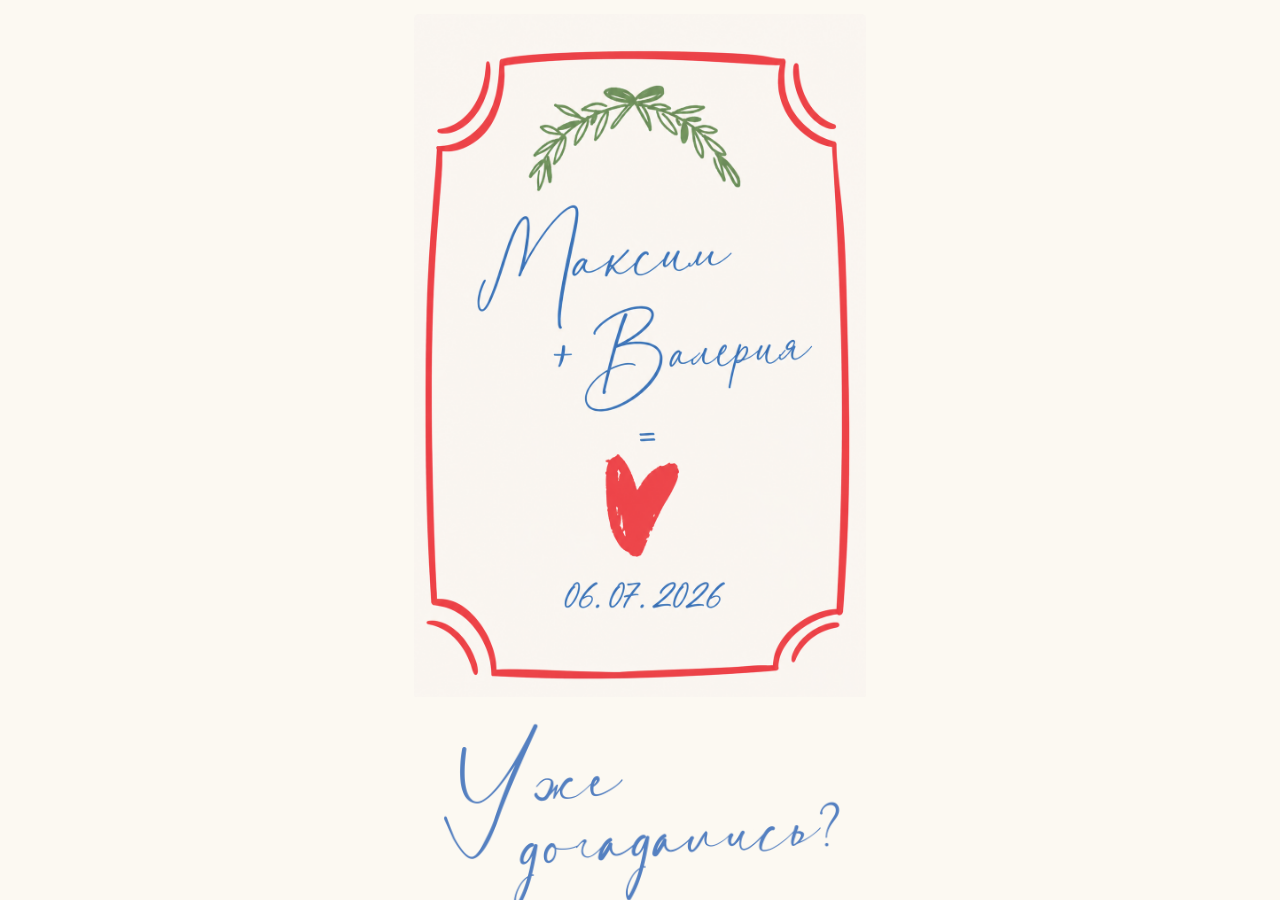
==== commit 6e34c207: "Add files via upload" ====
--- a/index.html
+++ b/index.html
@@ -1,106 +1,110 @@
-﻿<!DOCTYPE html>
-<!-- saved from url=(0029)https://loveee.ru/p/european/ -->
-<html prefix="og: http://ogp.me/ns#" lang="ru" data-format-date="d.m.Y" data-format-datetime="d.m.Y H:i" class="has-page-fixed is-device-desktop is-device-safari" style="--vh: 9.25px;"><head><meta http-equiv="Content-Type" content="text/html; charset=UTF-8"> <title>loveee.ru</title>    <meta name="viewport" content="width=device-width, user-scalable=no, initial-scale=1, maximum-scale=1, shrink-to-fit=no"> <meta name="HandheldFriendly" content="true">  <script src="./loveee.ru_files/6929673164d54928916de381e2eace42.min.js.загружено" crossorigin="anonymous"></script>    <link type="text/css" rel="stylesheet" href="./loveee.ru_files/frontend.css">      <link rel="icon" href="https://taplink.st/a/6/5/7/d/d036e7.png?1">  <link rel="apple-touch-icon" sizes="300x300" href="https://taplink.st/a/6/5/7/d/d036e7.png?1">  <link rel="canonical" href="https://loveee.ru/p/european/"> <meta name="format-detection" content="telephone=no,email=no,address=no"> <meta name="referrer" content="always"> <link rel="image_src" href="https://taplink.st/a/6/5/7/d/d036e7.png?1"> <meta property="og:image" content="https://taplink.st/a/6/5/7/d/d036e7.png?1"> <meta property="og:type" content="website"> <meta property="og:title" content="loveee.ru">  <meta property="og:url" content="https://loveee.ru/p/european/"> <meta property="og:site_name" content="loveee.ru"> <link rel="manifest" href="https://loveee.ru/8105a86b13645543.webmanifest"> <style type="text/css">:root [href="https://adstub.net/gaza88/"], :root [href="https://adstub.net/cina777/"], :root [href="https://adstub.net/arab777/"], :root [href="https://adstub.net/indo666/"], :root [href="https://adstub.net/rusia777/"], :root [href^="//mage98rquewz.com/"], :root img[style*="//counter.yadro.ru/"], :root img[src^="/stat/"][width="88"][height="31"], :root img[src*="top.mail.ru/counter?"], :root img[src*="cycounter"][width="88"][height="31"], :root img[src*="://r.i.ua/"], :root img[src*="://c.bigmir.net/"], :root a[href^="http://hitcounter.ru/top/stat.php"], :root a[href^="http://click.hotlog.ru/"], :root a[href*="/rating/"] > img[width="88"][height="31"], :root a#mobtop[title^="Р РµР№С‚РёРЅРі РјРѕР±РёР»СЊРЅС‹С… СЃР°Р№С‚РѕРІ"], :root [title="uWeb Counter"], :root [title="uCoz Counter"], :root .min-width-normal > #popup_container ~ #fade, :root .min-width-normal > #popup_container, :root body > div[class^="_"][class*=" _"][class$="_stBig"], :root body > div[style="position: fixed; z-index: 999999; width: 400px; height: 308px; right: 5px; bottom: 5px;"], :root .flex-promo-series > .left-col > :not(#players):not(.serial-series-info), :root a[href*="://news.mirtesen.ru/newdata/"], :root .app.blog-post-page #blog-post-item-video-ad, :root #root > .app .sportrecs, :root #root > .app #very-right-column, :root body.has-brand .b-content__main > div[style^="height: 250px; overflow: hidden;"], :root body.has-brand .b-content__main > div[id]:not([class]):empty, :root body.has-brand .b-content__main .b-player a[href*="aHR0c"], :root div[style="width: 252px; height: 450px; position: fixed; right: 0px; top: 0px; overflow: hidden; z-index: 10000;"], :root thetruestory-widget-top, :root object[data^="blob"], :root img[width="160"][height="600"], :root iframe[src*="trafic-media.ru"], :root iframe[src*="hd.gg33.top/"], :root iframe[src*="fwdcdn.com/frame/partners/"], :root iframe[src*="ads.exosrv.com"], :root iframe[src*="://vidroll.ru/"], :root iframe[src*="://promo-bc.com/"], :root iframe[src*="://partner-widget.vsesdal.com/"], :root iframe[src*="://mark-media.com.ua"], :root iframe[src*="://ab.adpro.com.ua/"], :root iframe[src*="/mixadv_"], :root iframe[src*="/carta.ua/ajax/widget."], :root iframe[src*="/3647.tech"], :root iframe[id^="republer"], :root iframe[data-src*="fwdcdn.com/frame/partners/"], :root div[id^="yandex_rtb"], :root div[id^="trafmag_"], :root div[id^="tizerws_"], :root div[id^="rtn4p"], :root div[id^="republer_"], :root div[id^="news_nest_net_ru"], :root div[id^="news_nest_msk_ru"], :root div[id^="news_2xclick_ru_"], :root div[id^="join_informer_"], :root div[id^="itizergroup_"], :root div[id^="infox_"], :root div[id^="gnezdo_ru_"], :root div[id^="cpa_rotator_block"], :root div[id^="beroll_rotator"], :root div[id^="b_tz_"], :root div[id^="admixer_"], :root div[id^="admixer-"], :root div[id^="DIV_DA_"], :root img[onclick*="clustrmaps.com/counter/"], :root div[id*="Teaser_Block"], :root div[data-server-rendered="true"] > div[id^="la-"], :root div[data-adv-type="dfp"], :root iframe[src^="https://a.adtng.com/"], :root div[class^="da-ya-widget"], :root div[class^="da-widget-"], :root div[class^="block_fortress"], :root div[class^="bidvol-widget-"], :root div[class^="adfinity_block_"], :root div[class*="td-a-rec-id-"], :root #root > .app .partner-block-wrapper, :root div[class*="spklw"][data-type="ad"], :root a[onclick*="trtkp.ru"], :root a[onclick*="https://dzen.ru/news/?favid="], :root iframe[src*="litres.ru/static/widgets"], :root a[href^="https://www.juicer.io?referrer="], :root a[href^="https://wcm-ru.frontend.weborama.fr/fcgi-bin/dispatch.fcgi?"], :root a[href^="https://relap.io/"][href*="promo_ad_link"], :root a[href^="https://msetup.pro"], :root a[href^="https://bongacams"][href*="com/track?"], :root a[href^="http://trafmaster.com"], :root a[href^="http://traderstart.mirtesen.ru"], :root a[href^="http://tds-2.ru"], :root a[href^="http://glprt.ru/affiliate/"], :root a[href^="http://datxxx.com"], :root a[href^="http://browserload.info/"], :root a[href^="http://amigodistr.ru/"], :root img[data-src="https://catalog.orbita.co.il/orbita.gif"], :root a[href^="/images/obmen/"][href$=".php"][target="_blank"], :root a[href^="/go/ufiler?"], :root a[href^="/go/ubar?"], :root a[href="http://advert.mirtesen.ru/"], :root a[href*="zdravo-med.ru"], :root a[href*="xxxrevpushclcdu.com"], :root a[href*="ultrabit.ws"], :root a[href*="tvks.ru"], :root a[href*="trklp.ru"], :root a[href*="traflabs.xyz"], :root div[id^="CGCandy"], :root a[href*="tptrk.ru"], :root a[href*="top.24smi.info"], :root a[href*="thor-media.ru/click/"], :root a[href*="shakespoint.com"], :root a[href*="bgrndi.com"], :root a[href*="shakesin.com"], :root a[href*="shakescash.com"], :root a[href^="https://homyanus.com"], :root a[href*="://profiledbase.com/"], :root a[href*="please-direct.me"], :root a[href*="please-direct.com"], :root a[href*="://landingtracker.com/"], :root [data-link*="//ufiler-pro2.ru"], :root a[href*="offhealth.ru"], :root a[href*="lifebloggersz.ru"], :root a[href*="navaxudoru.com"], :root a[href*="makegreat.website"], :root a[href*="m1cpl.ru"], :root #root > .app .adfox-top, :root a[href*="joycasino.com/?partner="], :root a[href*="idealmedia.io"], :root span[data-ez-ph-id], :root a[href*="gpclick.ru"], :root a[href*="gocdn.ru"], :root a[href*="//softboxik1.ru/"], :root a[href*="flylinks.pw"], :root [data-la-block-show-id], :root a[href*="films.ws"], :root .section-subheader > .section-hotel-prices-header, :root a[href*="feellights.ru"], :root a[href*="cpl11.ru"], :root a[href*="://parandaya.com"], :root a[href*="cosmolot.me/"][href*="banner"], :root a[href*="cmsmodnews.com"], :root a[href*="ads2-adnow.com"], :root a[href*="://ya-cdn.ru/r/"], :root a[href*="://www.meendoru.net/?partner="], :root a[href*="://womens-journal.ru/"], :root a[href*="://vse-sdal.com/promo/"], :root [id^="ad-wrap-"], :root a[href^="https://go.tmrjmp.com"], :root a[href*="://ufiler-pro.ru/"], :root topadblock, :root a[href*="://tracker.partnersmelbet.ru/"], :root a[href*="://topclicks.club/"], :root a[href*="://tlmnt"][href*="/tracker/?partner="], :root a[title="TopTracker.Ru - Р РµР№С‚РёРЅРі С‚СЂРµРєРµСЂРѕРІ."], :root a[href*="://clickstats.fun/"], :root a[href*="://techdmn.com/"], :root [onclick*="traffic-media.co"], :root a[href^="https://tracker.loropartners.com/"], :root a[href*="://tatarkoresh.ru"], :root .flex-promo-series > .right-col a[href][target="_blank"], :root [class^="fpm_"][class*="_crss"], :root a[href*="://superiortds.ru/"], :root a[href*="://sugisatomi.com/"], :root div[data-dfp-id], :root a[href*="://shusnarmuk.com/"], :root a[href*="://segodnia.club/"], :root [data-cl-spot-id], :root [href*="driverpack.io/"], :root a[href*="cpagetti1.com"], :root a[href*="://search-cdn.ru/r/"], :root a[href*="://ruprivate.club/"], :root a[href^="https://kshop"][href*=".com/"], :root a[href*="://ruonline.bar/"], :root a[href^="http://eaplay.ru/"], :root amp-connatix-player, :root a[href*="://riaccaw.com/"], :root [href^="https://join.playboyplus.com/track/"], :root a[href*="://hypmag.ru/search/pereh.php"], :root a[href*="://reidancis.com/"], :root a[href*=".cfm?domain="][href*="&fp="], :root a[href*="://ya-browser.ru/r/"], :root a[href*="://refpamjeql.top/"], :root [data-mobile-ad-id], :root a[href*="://ref.studwork.ru/"], :root a[href*="://r.advg.agency/"], :root a[href*="/onvix.tv/promo/"][target=_blank], :root a[href*="://premiumredir.ru/"], :root a[href*="://lobar.site/r/"], :root div[id^="advertur_"], :root a[href*="://lapina.xyz/"], :root a[href*="://lapina.best/"], :root a[href*="/rlink/simptizer/"], :root a[href*="://gopremiumsoft.com/"], :root a[href*="://go.progfile.space/r/"], :root a[href*="://go.bundlebyte.net/r/"], :root div[data-ad-region], :root a[href*="shakesclick.com"], :root a[href*="://go.btraffic.net/"], :root a[href*="://getbrauzer.ru/"], :root a[href*="://newbrowserme.ru/"], :root a[href*="://gertadv.ru/"], :root a[href*="torrentum.ru"], :root a[href*="://filesmytop.ru/"], :root [href^="https://www.mypillow.com/"] > img, :root a[href*="://fast2click.ru/"], :root a[href*="tvkw.ru"], :root a[href*="://etcodes.com/"], :root a[href*="://et-cod.com/"], :root a[href^="https://go.xxxjmp.com"], :root a[href*="://elgrur.com/"], :root a[href*="://doxod24.online/"], :root [href="https://adstub.net/judi89/"], :root a[href*="://clickrpk.com/"], :root a[href*="://bubblevard.com/"], :root a[href*="://bs.serving-sys.ru/"], :root a[href^="http://com-1.pro/"], :root a[href^="https://www.effectiveratecpm.com/"], :root a[href*="://betahit.click/"], :root div[id^="adfox_"], :root a[href*="://bestnewsoft.ru/"], :root a[href*="://analyticsq.com"], :root a[href*="//universalin.info/"], :root a[href*="kodielinktrust.ru"], :root iframe[src*="://rstbtmd.com/"], :root a[href*="://101partners-stat2.com/"], :root .nya-slot[style], :root a[href*="://vpnbrowser.ru/"], :root a[href*="/uni-lnk.com/"], :root a[href*="://getyoursoft.ru/"], :root a[href*="/sb/clk/"], :root a[href*="/rapidtor.site"], :root a[href*="://extlinka.ru/"], :root a[href*="/rapidtor.ru"], :root a[href*="/onvix.me/promo/"][target=_blank], :root a[href^="https://streamate.com/landing/click/"], :root a[href*="/newbrowser.club/"], :root a[href^="https://www.adultempire.com/"][href*="?partner_id="], :root a[href*="/myuniversalnk.net/"], :root a[href*="/myuniversalnk.com/"], :root a[href*="/mosday.ru/ad/"], :root a[href*="/loaderu.ru/"], :root a[href^="https://prime.rambler.ru/promo/"], :root a[href^="//s.zlinkd.com/"], :root a[href*="/installpack.net"], :root a[href*="/go.1k3.net/"], :root object[data*="ads.com/clk.swf"], :root a[href*="/eversaree.bid"], :root a[href*="/afftraf.co/"], :root a[href*="://yadistr.ru/"], :root a[href*="//yojlf.com"], :root a[href*="://installpack.ru"], :root a[href*="//viruniversal.com/"], :root [class^="flat_"][class*="_crss"], :root a[href*="netcrys.com"], :root a[href^="https://postback1win.com/"], :root a[href*="//utimg.ru/"], :root a[onmousedown^="this.href='https://paid.outbrain.com/network/redir?"], :root a[href*="//universalut.info/"], :root a[href*="//universalini.info/"], :root a[href*="//ubar.pro"], :root a[href*="//ubar-pro"], :root a[href*="://matchnow.info"], :root a[href*="/u-loads.ru/"], :root [href^="http://www.mypillow.com/"] > img, :root a[href^="//go.eabids.com/"], :root a[href*="//tranqvilius.com/"], :root div[data-adzone], :root a[href*="://tele.gg/"], :root a[href*="//tiruniversal.com/"], :root div[data-id^="div-gpt-ad-"], :root a[href*="//tekaners.com/"], :root [href^="https://optimizedelite.com/"] > img, :root a[href^="https://www.dating-finder.com/signup/?ai_d="], :root a[href*="//tdsrotate.ru/"], :root a[href*="//restofarian.com"], :root a[href^="https://www.friendlyduck.com/AF_"], :root a[href^="https://quotationfirearmrevision.com/"], :root a[href*="//refpabjgth.top/"], :root a[href*="//newbrowser.me/"], :root a[href*="refpazus.top"], :root a[href^="https://bongacams10.com/track?"], :root a[href*="//loderna.ru"], :root [href^="https://www.restoro.com/"], :root a[href*="//loderls.ru"], :root a[href^="https://tour.mrskin.com/"], :root #BlWrapper > .b-temp_rbc, :root a[href*="//historategory.com/"], :root a[href*="//go.webredir.net/r/"], :root a[href^="https://fc.lc/ref/"], :root a[href*="//go.leadassets.net/r/"], :root a[href*="//getmybrowser.ru/"], :root a[href*="://ya-distrib.ru/r/"], :root [href^="https://www.hostg.xyz/"] > img, :root a[href*="//clickdome.online/"], :root a[href*="//gerocenius.com/"], :root a[href*="//givemysoft.ru/"], :root a[href*="//febrare.ru/"], :root a[href*="advertwebgid.ru"], :root [id^="ad_slider"], :root div[id^="apn_native_ad_slot_"], :root a[href*="//ext-load.net"], :root a[href*="//dzen.ru"][href*="favid"], :root a[href^="https://www.adskeeper.com"], :root a[href*="bestforexplmdb.com"], :root a[href*="/universalsrc.com/"], :root a[href*="//bestonewos.com/"], :root a[href*="//avertise.ru/"], :root a[href*="//advtise.ru/"], :root div[id^="traffim-widget"], :root a[href*="//24smi."][href*="/top/"], :root a[href*="://gonewfiles.ru/"], :root a[data-redirect^="https://paid.outbrain.com/network/redir?"], :root a[href*="//12traffic.ru/"], :root a[href^="https://s.zlinkd.com/"], :root a[href*=".ufiler.pro/"], :root a[href*="://ufiler-download.ru/"], :root [data-testid^="taboola-"], :root a[href^="https://trk.nfl-online-streams.club/"], :root a[href*=".pokupkins.ru"], :root a[href*="://topsofto.ru/"], :root a[href*=".orgsales.ru"], :root [src^="//am15.net/?"], :root .novelty-banner ~ .dle_b_help > a[target="_blank"], :root [onclick*="mixadvert.com"], :root .base-page_container > .banerRight, :root a[href*="lifenews24x7.ru"], :root .banner-img > .pbl, :root [onclick*="//msetup.pro/"], :root [id^="unit_"] > a[href*="://vrf.ru"], :root a[href^="https://a.candyai.love/"], :root [href^="https://trkleads.su/click/"], :root #root > .app > .sticky-button, :root [href^="https://download.cdn.yandex.net/yandex-tag/weboffer/"], :root [href*="postlnk.com"], :root [href*="pigiuqproxy.com"], :root a[href^="https://pb-imc.com/"], :root a[href*=".braun634.com/"], :root [href*="://morelnk.ru/"], :root [href*="://go.leadgid.ru/aff_c?"], :root a[href*="mixadvert.com"], :root a[href*="/ogclick.com/api/redirect"], :root [data-link*="://topclicks.club/"], :root [href*="://edgrmtracking.com/"], :root [href*="://clickpzk.com/"], :root [href*="://click.1k3web.net/"], :root [href*="://click.1k3web.com/"], :root [href*="/vaigowoa.com"], :root a[href^="https://www.liquidfire.mobi/"], :root a[href*="intovarro.ru"], :root [href*="/uni-tds.com/"], :root [href*="//takenewsofts.ru/"], :root a[href*="go.ad2up.com"], :root a[href^="https://hot-growngames.life/"], :root [data-src^="https://news.te.ua/widget/"], :root [data-membrana-container], :root [data-link*="://ubar-pro"], :root a[href*="sandratand.ru"], :root .header-banner > #moneyback[target="_blank"], :root [data-link*="/sb/clk/"], :root [data-la-show-block-id], :root div[id^="zcbclk"], :root [data-la-custom-block], :root a[href*="herrabjec.pro"], :root [data-la-block], :root [data-href^="https://download.cdn.yandex.net/yandex-tag/weboffer/"], :root [class^="fpm_"][class*="_out"], :root a[href^="http://luckiestclick.com/goto."], :root [class^="fpm_"][class*="_cross"], :root [href*=".drp.su/"], :root div[id^="ad-div-"], :root [class^="flat_"][class*="_modal"], :root div[id^="adpartner-jsunit-"], :root a[href*="/yfiles1.ru"], :root a[href*="wow-partners.com/click.php"], :root [class^="flat_"][class*="_cross"], :root [data-testid="adBanner-wrapper"], :root .fp-player > div[style*="position: absolute"][style*="inset: 0px"][style*="overflow: hidden"][style*="z-index:"][style*="background: transparent"][style*="display: block"], :root .content_rb[id^="content_rb_"], :root a[href*="//loderla.online"], :root .base-page_center > .banerTopOver, :root #adv_unisound ~ #main > #slidercontentContainer, :root a[href^="http://cam4com.go2cloud.org/aff_c?"], :root #adv_unisound ~ #ad_module_cont > [id^="ad_module"], :root a[href*="/get-torrent.ru"], :root #adv_kod_frame ~ #gotimer, :root a[href^="https://ad.zanox.com/ppc/"] > img, :root #MT_overroll ~ div[class][style="left:0px;top:0px;height:480px;width:650px;"], :root a[href*="//appt12mn.com/"], :root a[href*="://offergate-apps-phkr.com/"], :root span[id^="ezoic-pub-ad-placeholder-"], :root ins.adsbygoogle[data-ad-slot], :root a[href^="http://tc.tradetracker.net/"] > img, :root ins.adsbygoogle[data-ad-client], :root a[href^="https://go.xlviirdr.com"], :root img[src^="https://s-img.adskeeper.com/"], :root guj-ad, :root gpt-ad, :root div[ow-ad-unit-wrapper], :root a[href*="//refpaewsbc.top/"], :root img[src*="//i.i.ua/r/"], :root div[id^="zergnet-widget"], :root div[id^="smi_teaser_"], :root [href*="://track.leadbazaar.co/click?"], :root div[id^="vuukle-ad-"], :root a[href*="://dafeb.ru/"], :root div[id^="taboola-stream-"], :root [href^="https://go.xlrdr.com"], :root div[id^="sticky_ad_"], :root div[id^="st"][style^="z-index: 999999999;"], :root a[href*="muz-loader.site"], :root a[href*="clickscloud.net"], :root div[id^="rc-widget-"], :root div[id^="mrec-leaderboard-"], :root div[id^="gpt_ad_"], :root div[id^="ezoic-pub-ad-"], :root a[href*="fortedrow.pro"], :root div[id^="dfp-ad-"], :root a[href^="http://sneakyadministration.com/"], :root div[id^="crt-"][style], :root #root > .app .brand-widget__right-cl, :root div[id^="adspot-"], :root a[href*="trk-1.com"], :root div[id^="adrotate_widgets-"], :root ps-connatix-module, :root div[id^="ad_position_"], :root img[title="bigmir)net TOP 100"], :root div[id*="ScriptRoot"], :root div[id*="MarketGid"], :root div[data-id-advertdfpconf], :root hl-adsense, :root div[data-contentexchange-widget], :root div[data-alias="300x250 Ad 2"], :root div[data-adunit], :root div[data-adunit-path], :root div[data-adname], :root [data-wpas-zoneid], :root div[data-ad-placeholder], :root a[href^="https://osfultrbriolenai.info/"], :root a[href^="https://adultfriendfinder.com/go/"], :root div[class^="Adstyled__AdWrapper-"], :root [data-css-class="dfp-inarticle"], :root a[href^="https://go.xlviiirdr.com"], :root div[class$="-adlabel"], :root a[href^="https://service.bv-aff-trx.com/"], :root display-ads, :root a[href*="beauty-list.ru"], :root a[href^="https://go.grinsbest.com/"], :root iframe[src*="://goodgame.ru/html/embed-player/dist/index.html?partner="], :root citrus-ad-wrapper, :root a[href^="https://go.xlivrdr.com"], :root bottomadblock, :root a[href*="kma1.biz"], :root noindex > .search_result[class*="search_result_"], :root a[href^="https://go.xlvirdr.com"], :root amp-fx-flying-carpet, :root #PopWin[onmousemove], :root a[href*="//1xbetlk.site/"], :root amp-embed[type="taboola"], :root a[class*="button"][href^="//"][href*="yandex"][onclick*="dnl"][onclick*="knopka"], :root a[href*="//myblogshop.top/r/"], :root [href^="https://glersakr.com/"], :root a[href*="://tdsrotations.ru/"], :root div[id^="google_dfp_"], :root ad-slot, :root [name^="google_ads_iframe"], :root a[href*="news-sphere.com"], :root a[href*="goext.info"], :root a[href^="https://ab.advertiserurl.com/aff/"], :root a[href*="://sdertjnbv.xyz/"], :root a[href^="https://www.purevpn.com/"][href*="&utm_source=aff-"], :root a[href^="https://t.ajump1.com/"], :root a[href^="https://www.privateinternetaccess.com/"] > img, :root iframe[src*="laim.tv/rotator/"], :root a[href*="/advertisesimple.info"], :root a[href*="/ber-ter.com"], :root a[href^="https://www.onlineusershielder.com/"], :root a[href^="https://syndication.exoclick.com/"], :root a[href^="https://financeads.net/tc.php?"], :root a[href^="https://www.mrskin.com/tour"], :root a[href^="https://www.infowarsstore.com/"] > img, :root iframe[src*="://partner-widget.vse-sdal.com/"], :root [href^="https://mylead.global/stl/"] > img, :root a[href^="https://ak.psaltauw.net/"], :root broadstreet-zone-container, :root a[href^="https://www.highperformancecpmgate.com/"], :root [data-url*="://installpack.net"], :root amp-ad, :root a[href*="ex.24smi.info"], :root a[href^="https://www.highcpmrevenuenetwork.com/"], :root a[href^="https://offhandpump.com/"], :root a[class*="button"][href^="/go/"][href*="visitid"][onclick*="dnl"], :root a[href^="https://www.get-express-vpn.com/offer/"], :root a[href*="://filetaker.ru/"], :root a[href^="https://lnkxt.bannerator.com/"], :root a[href^="https://www.geekbuying.com/dynamic-ads/"], :root a[onclick^="window.location.replace('https://random-affiliate.atimaze.com/"], :root [href^="https://groorsoa.net/"], :root a[href^="http://www.friendlyduck.com/AF_"], :root a[href^="https://www.financeads.net/tc.php?"], :root [href^="https://www.herbanomic.com/"] > img, :root a[href^="https://www.dql2clk.com/"], :root a[href*="browser-ru.site"], :root a[href^="https://123-stream.org/"], :root a[href^="https://www.nutaku.net/signup/landing/"], :root .mywidget__col > .mywidget__link_advert, :root a[href^="https://explore-site.com/"], :root a[href^="https://www.brazzersnetwork.com/landing/"], :root [href^="https://track.fiverr.com/visit/"] > img, :root [data-template-type="nativead"], :root a[href^="https://voluum.prom-xcams.com/"], :root a[href^="https://twinrdsyte.com/"], :root a[href^="https://twinrdsrv.com/"], :root a[href^="https://syndicate.contentsserved.com/"], :root div[data-alias="300x250 Ad 1"], :root [href*="://simpalsid.com/ad/click?id"], :root [href^="https://turtlebids.irauctions.com/"] img, :root a[href^="https://tracking.avapartner.com/"], :root a[href^="http://reals-story.ru/"], :root a[href^="https://track.wg-aff.com"], :root a[href^="https://track.ultravpn.com/"], :root a[href^="https://track.afcpatrk.com/"], :root a[href*="https://relap.io/r?"], :root a[href^="https://in.rabbtrk.com/"], :root a[href^="https://track.adform.net/"], :root a[href*="goodtrack.ru"], :root a[href^="https://torguard.net/aff.php"] > img, :root a[href*="//universalies.info/"], :root [href="https://adstub.net/ratu89/"], :root a[href*="://clickbytes.ru/"], :root [data-identity="adhesive-ad"], :root a[href^="https://tc.tradetracker.net/"] > img, :root a[href^="https://tatrck.com/"], :root [href^="https://zstacklife.com/"] img, :root a[href^="https://click.candyoffers.com/"], :root a[href^="https://t.aslnk.link/"], :root a[href*=".adsrv.eacdn.com/"], :root a[href*="//universalse.info/"], :root a[href^="https://t.adating.link/"], :root a[href^="https://go.trackitalltheway.com/"], :root div[id^="div-ads-"], :root a[href*="://downloadbrowsernew.com/"], :root iframe[src*="tureckiy-serial.ru/"][src$=".php"], :root a[href^="https://syndication.dynsrvtbg.com/"], :root iframe[src*="zhitomir.info/price"], :root .gnt_em_vp_c[data-g-s="vp_dk"], :root div[data-ad-wrapper], :root a[href^="https://a.bestcontentoperation.top/"], :root a[href^="https://svb-analytics.trackerrr.com/"], :root [data-la-show-id], :root a[href*="&maxads="], :root a[onmousedown^="this.href='https://paid.outbrain.com/network/redir?"] + .ob_source, :root a[href^="http://www.iyalc.com/"], :root a[href^="https://claring-loccelkin.com/"], :root a[href^="https://stardomcoit.com/"], :root img[width="728"][height="90"], :root a[href^="https://track.aftrk5.com/"], :root a[href^="https://slkmis.com/"], :root a[href^="https://myclick-2.com/"], :root a[href^="https://sexynearme.com/"], :root [data-ad-manager-id], :root a[href^="https://s.zlinkr.com/"], :root app-advertisement, :root a[href^="https://ad.doubleclick.net/"], :root div[class*="relap"][class*="-rec-item"], :root a[href^="https://s.eunow4u.com/"], :root a[href^="https://static.fleshlight.com/images/banners/"], :root a[href*="://folltiz.site/"], :root a[href^="https://s.zlink7.com/"], :root [class^="div-gpt-ad"], :root a[href^="https://s.ma3ion.com/"], :root a[href^="https://random-affiliate.atimaze.com/"], :root .base-page_center > .banerBottom, :root #kt_player > div[style$="display: block;"][style*="inset: 0px;"], :root [href$="/sexdating.php"], :root a[href^="https://pubads.g.doubleclick.net/"], :root div[id^="ads_games_"], :root a[href^="https://prf.hn/click/"][href*="/camref:"] > img, :root a[href^="https://serve.awmdelivery.com/"], :root [href^="https://rpwmct.com/"], :root a[href^="https://www.dating-finder.com/?ai_d="], :root a[href^="https://prf.hn/click/"][href*="/adref:"] > img, :root div[id^="Crt-"][style], :root [href^="https://ap.octopuspop.com/click/"] > img, :root body > div[style="position: fixed; z-index: 999999; width: 400px; height: 308px; left: 5px; bottom: 5px;"], :root app-ad, :root a[href^="https://a.adtng.com/"], :root a[href^="https://playnano.online/offerwalls/?ref="], :root div[id^="M"][id*="Composite"], :root a[href^="https://mmwebhandler.aff-online.com/"], :root a[href^="https://combodef.com/"], :root a[href^="https://www.bet365.com/"][href*="affiliate="], :root [href*="://shopblogger.top/"], :root a[href*="litewebbusiness.com"], :root iframe[id^="marketgid_"], :root a[onclick*="n284adserv.com"], :root a[href^="https://pb-track.com/"], :root a[href^="https://go.hpyrdr.com/"], :root a[href^="https://pb-front.com/"], :root a[href^="https://paid.outbrain.com/network/redir?"], :root a[href^="https://upsups.click/"], :root a[href*="homework.ru/?partnerId="], :root a[href^="https://ndt5.net/"], :root a[href^="https://natour.naughtyamerica.com/track/"], :root a[href*="//adoffer.pro/"], :root a[href^="https://mediaserver.entainpartners.com/renderBanner.do?"], :root [class^="adDisplay-module"], :root a[href*="slovosil.com"], :root a[href*="ads-provider.com"], :root [data-ad-name], :root a[href^="https://loboclick.com/"], :root a[href^="https://go.xxxijmp.com"], :root a[href^="https://lead1.pl/"], :root a[href*="katuhus.com"], :root a[data-href*="recreativ.ru"], :root a[href^="https://landing.brazzersnetwork.com/"], :root a[href^="https://juicyads.in/"], :root a[href^="https://snowdayonline.xyz/"], :root [href*="://click.1k3pub.com/"], :root a[href^="https://join.dreamsexworld.com/"], :root a[href^="https://join.bannedsextapes.com/track/"], :root a[href*="amgfile.ru"], :root .player-wrap > #kt_player ~ .spot-box, :root a[href*="amigo-biz.ru/ads/click"], :root a[href^="https://jaxofuna.com/"], :root div[id^="lazyad-"], :root a[href*="land-gooods.ru"], :root a[href^="https://italarizege.xyz/"], :root a[href^="https://www8.smartadserver.com/"], :root a[href*="/advjump.com"], :root a[href^="https://identicaldrench.com/"], :root ad-shield-ads, :root a[href*="//adretarget.net/"], :root a[href^="https://helmethomicidal.com/"], :root display-ad-component, :root [class^="tile-picker__CitrusBannerContainer-sc-"], :root a[href*="re-directme.com"], :root a[href^="https://golinks.work/"], :root a[href*="ftpglst.com"], :root a[href^="https://s.zlinkn.com/"], :root a[href^="https://go.xxxvjmp.com/"], :root [id^="newPortal_informer_"], :root a[href*="awesomeredirector"], :root a[href^="https://zirdough.net/"], :root div[style*="am15.net/img/player_skins"], :root a[href^="https://go.xxxiijmp.com"], :root a[href*="://softclicks.ru/"], :root a[href^="https://go.xtbaffiliates.com/"], :root div[id^="criteo-"][style], :root a[href*="://cozibaneco.com/"], :root a[href*="://edugrampromo.com/"], :root [data-role="tile-ads-module"], :root a[href*="://viewfilesup.ru/"], :root a[href*="/clubleads.ru"], :root a[href*="://r.advmusic.com/"], :root [alt="Rambler's Top100"], :root a[href^="https://ismlks.com/"], :root a[style="width:100%;height:100%;z-index:10000000000000000;position:absolute;top:0;left:0;"], :root [href*="://drp.su/"], :root a[href^="https://go.xlirdr.com"], :root a[href*="://gridsiali.com/"], :root a[href*="//dagamah.com/"], :root a[href*=".twkv.ru"], :root a[href^="https://go.markets.com/visit/?bta="], :root a[href^="https://billing.purevpn.com/aff.php"] > img, :root a[href^="https://go.nordvpn.net/aff"] > img, :root a[href*="//offergate.pro/"], :root a[href^="https://lijavaxa.com/"], :root a[href^="https://go.goaserv.com/"], :root app-large-ad, :root a[href^="https://go.etoro.com/"] > img, :root a[href^="https://go.dmzjmp.com"], :root a[href^="https://www.bang.com/?aff="], :root a[href*="://takenewsoft.ru/"], :root a[href*="//spishi.vip/"], :root #mgb-container > #mgb, :root a[href^="https://go.admjmp.com"], :root a[href^="https://get.surfshark.net/aff_c?"][href*="&aff_id="] > img, :root a[onclick*="/link-fes.ru"], :root a[href^="https://www.googleadservices.com/pagead/aclk?"] > img, :root a[href^="https://datewhisper.life/"], :root a[href^="https://click.linksynergy.com/fs-bin/"] > img, :root a[href^="https://get-link.xyz/"], :root a[href^="https://www.mrskin.com/account/"], :root a[href*="/onvix.co/promo/"][target=_blank], :root [href^="https://clicks.affstrack.com/"] > img, :root a[href*="tdstrk.ru"], :root a[href^="https://engine.phn.doublepimp.com/"], :root a[href^="https://dl-protect.net/"], :root a[href*=".foxqck.com/"], :root a[href^="//hoodingluster.com/"], :root a[href^="https://ctosrd.com/"], :root a[href^="https://go.bushheel.com/"], :root img[width="120"][height="600"], :root a[href^="https://ctjdwm.com/"], :root [href="//sexcams.plus/"], :root #kt_player > a[target="_blank"], :root a[href^="http://bongacams.com/track?"], :root a[href^="https://camfapr.com/landing/click/"], :root a[href^="https://prf.hn/click/"][href*="/creativeref:"] > img, :root div[id^="optidigital-adslot"], :root a[href^="http://www.adultempire.com/unlimited/promo?"][href*="&partner_id="], :root a[href^="https://1betandgonow.com/"], :root a[href*="://click2soft.ru/"], :root a[href*="//do-rod.com/"], :root a[href^="https://kshop"][href*=".pro/"], :root a[href^="https://chaturbate.com/in/?"], :root a[href^="https://t.ajrkm1.com/"], :root a[href*="//ufiler-pro2.ru"], :root a[href*=".g2afse.com/"], :root a[href^="https://bodelen.com/"], :root a[href^="https://black77854.com/"], :root a[href^="https://6-partner.com/"], :root a[href^="https://www.sheetmusicplus.com/"][href*="?aff_id="], :root a[href^="https://getmatchedlocally.com/"], :root a[href^="https://rixofa.com/"], :root div[class^="cnt32_"][id^="cnt_rb_"], :root a[href^="https://best-experience-cool.com/"], :root a[href*="tvroff.net"], :root [data-taboola-options], :root a[href^="http://fly-shops.ru"], :root a[href*="/universal-lnk.net/"], :root a[href^="https://believessway.com/"], :root a[href^="https://Click.ggpickaff.com/"], :root [data-dynamic-ads], :root a[href^="https://banners.livepartners.com/"], :root [onclick*=".twkv.ru"], :root a[href^="http://revolvemockerycopper.com/"], :root a[href^="https://awptjmp.com/"], :root a[href^="https://1winpb.com/"], :root a[href*="/universalsrc.net/"], :root a[href^="https://join.sexworld3d.com/track/"], :root a[href^="https://aweptjmp.com/"], :root .app.blog-post-page .secondary-header-ad-block, :root a[href^="https://ausoafab.net/"], :root a[href^="https://clicks.pipaffiliates.com/"], :root a[href^="https://aj1070.online/"], :root body > div[style="background-color: #FFF;height: 100px;position: fixed;bottom: 0px;width: 100%;max-width: 1200px;left: 50%;transform: translateX(-50%);z-index:2147483647"], :root a[href^="https://ads.planetwin365affiliate.com/"], :root a[href*="://go.click2bit.net/"], :root iframe[scrolling="no"][sandbox*="allow-popups allow-modals"][style^="width: 100%; height: 100%; border: none;"], :root a[href^="https://ads.leovegas.com/"], :root a[href*="://yasearchcdn.ru/r/"], :root a[href*="/vkout.ru"], :root img[src^="https://images.purevpnaffiliates.com"], :root a[href^="https://gml-grp.com/"], :root a[href^="https://porntubemate.com/"], :root div[class^="yandex_rtb"], :root a[href*="://searchlnk.ru/r/"], :root a[href^="https://click.dtiserv2.com/"], :root body > iframe[style^="position"][style*="fixed"][id^="iFb"][src^="/?"], :root .ob_container .item-container-obpd, :root a[href^="https://clickadilla.com/"], :root a[href^="https://a.medfoodhome.com/"], :root a[href^="https://cam4com.go2cloud.org/"], :root a[href^="https://a.bestcontentweb.top/"], :root a[href^="http://putanapartners.com/go."], :root atf-ad-slot, :root [href^="https://wsup.ai/"], :root a[href*="kshop2.biz"], :root a[href^="https://a2.adform.net/"], :root a[href*="/fastvk.com"], :root a[onclick*="offergate-amigo"], :root a[href*="://tracker.rioaffi.com/"], :root div[id^="bidvol-widget-"], :root a[href*="://kinobud.site/"], :root div[id^="smi2adblock_"], :root [data-m-ad-id], :root a[href^="https://a-ads.com/"], :root a[href*="/sarimsolus.com/"], :root a[href*="://yourlnk.ru/r/"], :root [href^="https://url.totaladblock.com/"], :root [id^="n4p_"], :root a[href^="http://www.h4trck.com/"], :root [href^="https://a.acebet.com/api/click?"], :root a[href*="sviruniversal.com/"], :root a[href*="octoclick.net"], :root a[href^="http://partners.etoro.com/"], :root [href="https://chaturbate.jjgirls.com/"] > img, :root a[href*="filebase.me"], :root a[href^="https://ads.betfair.com/redirect.aspx?"], :root [href^="https://antiagingbed.com/discount/"] > img, :root amp-ad-custom, :root [data-desktop-ad-id], :root a[href*="/kshop3.biz"], :root a[href^="http://trk.globwo.online/"], :root a[href*="://downloadcontent2.ru/"], :root a[href^="https://bongacams2.com/track?"], :root [href^="https://affiliate.fastcomet.com/"] > img, :root a[href*="//universalice.info/"], :root a-ad, :root a[href^="http://adultfriendfinder.com/go/"], :root a[href^="http://stickingrepute.com/"], :root #slashboxes > .deals-rail, :root div[aria-label="Ads"], :root [href^="http://mypillow.com/"] > img, :root a[href^="//startgaming.net/tienda/" i], :root a[href*="://clickfrm.com/"], :root a[href^="https://a.medfoodsafety.com/"], :root [onclick*="//sub"][onclick*="bubblesmedia."], :root a[href^=" https://www.friendlyduck.com/AF_"], :root a[href*="/jump/next.php?r="], :root .\[\&_\.gdprAdTransparencyCogWheelButton\]\:\!pjra-z-\[5\], :root a[href*="://clickstats.pw/"], :root [href^="http://clicks.totemcash.com/"], :root a[href*="twtn.ru/"], :root [data-d-ad-id], :root a[href*=".engine.adglare.net/"], :root [href^="https://www.profitablegatecpm.com/"], :root a[href^="https://bc.game/"], :root a[href*="://manysoftlink.ru/"], :root a[data-oburl^="https://paid.outbrain.com/network/redir?"], :root [id^="section-ad-banner"], :root .base-page_center > .banerTop, :root a[href^="https://fastestvpn.com/lifetime-special-deal?a_aid="], :root a[href^="https://www.goldenfrog.com/vyprvpn?offer_id="][href*="&aff_id="], :root a[href*="retagapp.com"], :root a[href^="https://wmctjd.com/"], :root a[href*="//jjgirls.com/sex/Chaturbate"], :root a[href*="://z.cdn.traffic"][href*="/load"], :root [href^="https://zone.gotrackier.com/"], :root a[href*="//top.mail.ru/jump?"], :root a[href^="http://sarcasmadvisor.com/"], :root a[href^="https://track.totalav.com/"], :root a[href^="https://ctrdwm.com/"], :root a[href*=".adsbid.ru"], :root a[href^="https://www.adxsrve.com/"], :root [href^="https://www.targetingpartner.com/"], :root a[href^="https://join.virtuallust3d.com/"], :root a[href^="https://bngpt.com/"], :root div[id^="ad-position-"], :root a[href^="https://www.toprevenuegate.com/"], :root a[href*="adpool.bet/"], :root a[href^="http://join.brokestraightboys.com/track/"], :root [onclick*="trklp.ru"], :root [href^="https://rapidgator.net/article/premium/ref/"], :root [class^="flat_"][class*="_out"], :root a[href^="http://apytrc.com/click/"], :root [href^="https://join.girlsoutwest.com/"], :root a[href^="https://activate-game.com/"], :root .scroll-fixable.rail-right > .deals-rail, :root div[data-server-rendered="true"] > div[id^="block-"], :root a[href*="rexchange.begun.ru/rclick?"], :root a[href^="https://track.aftrk3.com/"], :root [href^="https://join3.bannedsextapes.com"], :root a[href*="news"][href*="favid"], :root div[id^="adngin-"], :root [data-ad-width], :root [data-rc-widget], :root [href^="https://track.aftrk1.com/"], :root a[href*="://adv-views.com"], :root a[href*="//sub"][href*="bubblesmedia."], :root [href^="https://istlnkcl.com/"], :root a[href^="https://trk.softonixs.xyz/"], :root a[href^="https://iqbroker.com/"][href*="?aff="], :root [href^="https://wct.link/click?"], :root AD-SLOT, :root [data-block-type="ad"], :root a[href^="https://t.acam.link/"], :root [src*="mixadvert.com"], :root [onclick*="msetup"][onclick*="partner"][onclick*="utm_"], :root a[href^="https://go.strpjmp.com/"], :root iframe[title="mixAd"], :root DIV[id^="DIV_NNN_"], :root a[href^="https://go.rmishe.com/"], :root [href^="https://ilovemyfreedoms.com/landing-"], :root a[href*="linkmyc.com"], :root a[href^="https://go.cmtaffiliates.com/"], :root a[href^="https://tm-offers.gamingadult.com/"], :root a[href^="http://kshop.biz/"], :root [href^="https://charmingdatings.life/"], :root [data-id^="div-gpt-ad"], :root img[src*="//counter.yadro.ru/"], :root [href^="https://awbbjmp.com/"], :root [href^="https://ad1.adfarm1.adition.com/"], :root a[href*="://telamon"][href*="/tracker/?partner="], :root a[href^="https://t.ajrkm3.com/"], :root a[href*="//portakamus.com/"], :root [href^="https://aads.com/campaigns/"], :root a[href^="https://go.bbrdbr.com"], :root a[href*="trtkp.ru"], :root a[href*="//fofuvipibo.com/"], :root a[href^="https://s.zlink3.com/"], :root [data-freestar-ad][id], :root a[href*="shakes.pro"], :root a[href*="trafgid.xyz"], :root a[href*="://getyousoft.ru/"], :root [onclick*="/sb/clk/"], :root [href^="https://www.brighteonstore.com/products/"] img, :root a[href*="://ourbrowser.net"], :root a[href^="https://bngprm.com/"], :root .article-aside-promo a[href][target="_blank"], :root [href^="https://shiftnetwork.infusionsoft.com/go/"] > img, :root a[href*="//loderlx.ru"], :root [id^="div-gpt-ad"], :root [href="https://jdrucker.com/gold"] > img, :root iframe[src*="utraff.com"], :root a[href^="https://join.virtualtaboo.com/track/"], :root a[href*="cpl1.ru"], :root [id^="ad_sky"], :root [id^="relap-custom-iframe-rec"], :root aside[id^="adrotate_widgets-"], :root [href^="https://pxl.leads.su/click/"], :root DFP-AD, :root .grid > .container > #aside-promotion, :root a[href*="//reruniversal.com/"], :root [data-type="ad-vertical"], :root a[href*="://loderkkis.ru"], :root a[href^="https://s.cant3am.com/"], :root [data-testid^="section-AdRowBillboard"], :root a[href*="media-rotate.com"], :root [href*="driftawayforfun.com"], :root a[href^="https://track.1234sd123.com/"], :root a[href*="kinqon.ru"], :root img[src*="://cp.beget.com/promo_data/"], :root zeus-ad, :root [data-testid="prism-ad-wrapper"], :root [href^="https://ad.admitad.com/"], :root [href^="https://mypillow.com/"] > img, :root [data-testid="ad_testID"], :root a[href*="://mysoftrotate.ru/"], :root [id^="unit_"] > a[href*="smi2."], :root a[href*="sapmedia.ru"], :root a[href^="https://gamingadlt.com/?offer="], :root [class^="fpm_"][class*="_modal"], :root a[href^="https://go.rmhfrtnd.com"], :root a[href*="problogrus.ru"], :root [href^="https://mypatriotsupply.com/"] > img, :root a[href*="webdiana.ru/click"], :root #teaser1[style^="width:autopx;"], :root [href^="https://www.cloudways.com/en/?id"], :root div[class^="mixadvert"], :root [data-asg-ins], :root a[href*="://new.torrent-pack.ru/"], :root [href*="//loadbrowser.ru/"], :root [src*="://dynspt.com/"], :root a[href^="https://clickins.slixa.com/"], :root a[href^="https://clixtrac.com/"], :root [onclick*="content.ad/"], :root a[href*="://dmtech05.com/"], :root AMP-AD, :root iframe[src*="//refpakglscpj."], :root a[href^="http://olivka.biz/"], :root [data-ad-cls], :root a[href*="://clickstats.online/"], :root a[href*="turbotraf.com"], :root a[href^="https://click.Ggpickaff.com/"], :root [data-ez-name], :root a[href^="https://go.mnaspm.com/"], :root a[href*="://chikidiki.ru"], :root a[href*="/uloads.ru/"], :root #root > .app .adfox, :root [class^="s2nPlayer"], :root a[href*="/api/redirect?offerid="], :root a[href*="/universallnk.net/"], :root a[href^="https://adclick.g.doubleclick.net/"], :root a[href*="nhebd.xyz"], :root body > div[id^="dV"][style^="width"][style*="height"][style*="position"][style*="fixed"][style*="overflow"][style*="z-index"][style*="background"], :root [data-link*="//sub"][data-link*="bubblesmedia."], :root a[href^="https://click.hoolig.app/"], :root [data-ad-module], :root a[href^="https://a.bestcontentfood.top/"], :root a[href*="://getfiletds.ru/"], :root a[href^="https://go.skinstrip.net"][href*="?campaignId="], :root #teaser2[style^="width:autopx;"], :root [data-revive-zoneid], :root a[href*="//webbrowser.club/"], :root .pip-video-wrapper > .pip-video-label, :root iframe[src*="traffic-media.co"], :root a[href^="https://losingoldfry.com/"], :root div[id^="div-gpt-"], :root a[href*="//parandeya.com/"], :root .ob_dual_right > .ob_ads_header ~ .odb_div, :root a[href*="//partners.house/"], :root [id^="unit_"] > a[href*="://mirtesen.ru"], :root div[data-ad-targeting], :root a[href*="//universalie.info/"], :root [href^="//x4pollyxxpush.com/"], :root .base-page_left-side > #left_ban, :root [href^="https://www.avantlink.com/click.php"] img, :root [data-testid="commercial-label-taboola"], :root [data-la-refresh-timeout], :root a[href^="https://traffdaq.com/"], :root #teaser3[style^="width:autopx;"], :root [href*="://browseit.ru/"], :root a[href^="https://go.hpyjmp.com"], :root [href^="https://mystore.com/"] > img, :root [class^="amp-ad-"], :root a[href^="https://wittered-mainging.com/"], :root #teaser3[style="width: 100%;text-align: center;display: scroll;position:fixed;bottom: 0;margin: 0 auto;z-index: 103;"] { display: none !important; }</style><script type="text/javascript" src="./loveee.ru_files/locales.pages.ru.js.загружено"></script><link rel="stylesheet" type="text/css" href="./loveee.ru_files/roboto.css"><link rel="stylesheet" type="text/css" href="./loveee.ru_files/inter.css"><style>.b-80729622,.b-80729622~.block-item{display:none!important}</style></head> <body> <div class="main base-theme main-theme is-ltr is-light">    <style> html {min-height: 100%}</style> <script>
-	window.account = {"account_id":10628680,"language_id":1,"language_code":"ru","language_code_account":"ru","main_page_id":16874143,"profile_id":13645543,"is_hidelink":1,"is_plus":0,"is_trial":0,"is_full_trial":0,"tariff_current":"business","utc_timezone":3,"currency_id":1,"plan_until":1784332800,"nickname":null,"has_nickname":0,"theme":{"heading":{"font":2643,"weight":0,"lineheights":[1.05,1,1],"letterspacings":[-0.7,-1.5,-1.8]},"screen":{"font":2643,"lineheights":[1.45,1.35,1.3],"letterspacings":[-0.3,-0.4,-0.4]},"link":{"radius":0,"hover":{"transparent":{"on":true}}},"bg":{"color2":"#417d97"},"block":{"radius":0,"pictures":{"bg":"#e3e0d2"}},"fonts":{"2643":{"n":"Inter","f":"sans-serif","w":"200,300,700","s":["cyrillic","cyrillic-ext"]}},"sections":{"1":{"heading":{"weight":1},"bg":{"color":"#e3e0d2","picture":{"picture_id":67673571,"color":"#e3e0d2","ext":"png","filename":"6/b/e/8/67673571.png?0","version":0,"width":1600,"height":2500},"height":2500},"padding":{"top":0,"bottom":0}},"_":1}},"menu":null,"menu_items":null,"profile_link":"https://loveee.ru","addons":{"codes":[{"cb":"yandexMetrikaInit","cookie":"analytics","data":{"id":44929738,"simple":true}}]},"locales":{"pages":"ru"},"avatar":{"path":"6/5/7/d/","title":"","bio":"","a":"65:png?1","is_hide_text":1},"currency":{"title":"в‚Ѕ","code":"RUB","format":"%p %c","precision":2},"products":[],"username":null,"current_page_id":17481197,"widgets":[],"custom_domain":"loveee.ru","domain":"taplink.ru","client":{"country":"ru","timestamp":1777974330},"locale":{"formats":{"date":"d.m.Y"},"current":"ru","direction":"ltr"},"number":{"decimal":".","thousands":" ","precision":2},"weight":{"decimal":".","thousands":" ","precision":3},"ts":"fd99a0c7","html":""};
-	window.data = {"page_id":17481197,"fields":[{"section":{"link":{"weight":0},"bg":{"color":"#fcf9f2"},"padding":{"top":0,"bottom":0},"blocks":["80729582","80729584","80729585","80729589","80729590","80729591","80729592","80729593","80729594","80729595","80729598","80729599","80729600","80729601","80729607","80729608","80729609","80729610","80729612","80729613","80729617","80729622","80735949","80735955","80735958","80735963","ba7f821e42fe","be9807341447","bf9f376d94ae","bef7f48454df","bf3de4261725","bfcd4108f31a","b213075ee754","b2f8c55faa49","80735965","80743887"],"id":null,"section_id":16615428},"items":[{"block_id":80729582,"options":{"p":{"filename":"9/7/7/3/68774418.png?0","width":1080,"height":1636},"is_stretch":true,"is_marginless":true,"padding":{"on":true,"top":0,"bottom":0}},"block_type_id":15,"block_type_name":"banner","is_visible":1,"addon_target":["link"],"stat":"25870e"},{"options":{"icon":-1,"break_size":135},"is_visible":true,"block_type_id":5,"block_type_name":"break","block_id":"ba7f821e42fe","addon_target":null},{"block_id":80729593,"options":{"p":{"filename":"6/c/0/5/68774357.png?0","width":1920,"height":1064},"is_stretch":true,"is_marginless":true,"padding":{"on":true,"top":0,"bottom":0}},"block_type_id":15,"block_type_name":"banner","is_visible":1,"addon_target":["link"],"stat":"3e0862"},{"block_id":80729594,"options":{"p":{"filename":"4/9/2/c/68774369.png?0","width":1920,"height":372},"is_stretch":true,"is_marginless":true,"padding":{"on":true,"top":0,"bottom":0}},"block_type_id":15,"block_type_name":"banner","is_visible":1,"addon_target":["link"],"anchor":"audiostop01","stat":"6666c2"},{"block_id":80729589,"options":{"p":{"filename":"0/e/1/c/68774370.png?0","width":1920,"height":372},"is_stretch":true,"is_marginless":true,"padding":{"on":true,"top":0,"bottom":0}},"block_type_id":15,"block_type_name":"banner","is_visible":1,"addon_target":["link"],"anchor":"audio01","stat":"b70ed5"},{"block_id":80729591,"options":{"p":{"filename":"6/7/e/f/68774371.png?0","width":1920,"height":1488},"is_stretch":true,"is_marginless":true,"padding":{"on":true,"top":0,"bottom":0}},"block_type_id":15,"block_type_name":"banner","is_visible":1,"addon_target":["link"],"stat":"3176a0"},{"block_id":80743887,"options":{"html":"\n<script> document.addEventListener(\"DOMContentLoaded\", function() { const audioElement = document.querySelector('[name=\"audio01\"]'); const audio = document.getElementById(\"myAudio01\");  if (audioElement && audio) { audioElement.onclick = function() { if (audio.paused) { audio.play();  this.classList.add(\"playing\"); } else {  audio.pause(); this.classList.remove(\"playing\"); }  };  } }); <\/script> <audio id=\"myAudio01\" style=\"opacity: 0; position: absolute\">\n\n<source src=\"https://nadiamarina.ru/audio/sara.mp3\" type=\"audio/mpeg\">\n\n</audio><style> [name=\"audiostop01\"] { position: absolute; width: 100%; } [name=\"audio01\"] { opacity: 1; transition: opacity 0.6s cubic-bezier(.77,-0.01,.36,1); cursor: pointer; } [name=\"audio01\"].playing { opacity: 0; } </style>"},"block_type_id":7,"block_type_name":"html","is_visible":1,"addon_target":null},{"block_id":80729590,"options":{"p":{"filename":"1/a/6/1/68774372.webp?0","width":1080,"height":1760},"is_stretch":true,"is_marginless":true,"padding":{"on":true,"top":0,"bottom":0}},"block_type_id":15,"block_type_name":"banner","is_visible":1,"addon_target":["link"],"stat":"98fb96"},{"block_id":80729592,"options":{"p":{"filename":"4/7/6/1/68774373.png?0","width":1920,"height":2396},"is_stretch":true,"is_marginless":true,"padding":{"on":true,"top":0,"bottom":0}},"block_type_id":15,"block_type_name":"banner","is_visible":1,"addon_target":["link"],"stat":"7014b1"},{"block_id":80729585,"options":{"p":{"filename":"0/8/5/a/68774374.png?0","width":1920,"height":400},"is_stretch":true,"is_marginless":true,"padding":{"on":true,"top":0,"bottom":0}},"block_type_id":15,"block_type_name":"banner","is_visible":1,"addon_target":["link"],"stat":"71c293"},{"options":{"icon":-1,"break_size":75},"is_visible":true,"block_type_id":5,"block_type_name":"break","block_id":"be9807341447","addon_target":null},{"block_id":80729584,"options":{"p":{"filename":"4/6/9/5/68774375.webp?0","width":1080,"height":1816},"is_stretch":true,"is_marginless":true,"padding":{"on":true,"top":0,"bottom":0}},"block_type_id":15,"block_type_name":"banner","is_visible":1,"addon_target":["link"],"stat":"ea6cc3"},{"block_id":80729595,"options":{"p":{"filename":"0/7/f/d/68774348.png?1","width":1920,"height":1700},"is_stretch":true,"is_marginless":true,"padding":{"on":true,"top":0,"bottom":0}},"block_type_id":15,"block_type_name":"banner","is_visible":1,"addon_target":["link"],"stat":"2153da"},{"block_id":80729599,"options":{"p":{"filename":"2/a/2/0/68774379.png?0","width":1920,"height":1584},"is_stretch":true,"is_marginless":true,"padding":{"on":true,"top":0,"bottom":0}},"block_type_id":15,"block_type_name":"banner","is_visible":1,"addon_target":["link"],"stat":"2077b3"},{"block_id":80729601,"options":{"p":{"filename":"9/4/4/4/68774380.png?0","width":1080,"height":1235},"is_stretch":true,"is_marginless":true,"padding":{"on":true,"top":0,"bottom":0}},"block_type_id":15,"block_type_name":"banner","is_visible":1,"addon_target":["link"],"stat":"c32948"},{"block_id":80729600,"options":{"link":{"value":"https://ohmywishes.com/"},"p":{"filename":"0/b/c/8/68774382.png?0","width":1080,"height":497},"is_link":true,"is_stretch":true,"is_marginless":true,"open_new_window":true,"padding":{"on":true,"top":0,"bottom":0}},"block_type_id":15,"block_type_name":"banner","is_visible":1,"addon_target":["link"],"stat":"65de7a"},{"block_id":80729598,"options":{"p":{"filename":"a/7/f/d/68774385.png?0","width":1920,"height":1704},"is_stretch":true,"is_marginless":true,"padding":{"on":true,"top":0,"bottom":0}},"block_type_id":15,"block_type_name":"banner","is_visible":1,"addon_target":["link"],"stat":"982e62"},{"block_id":80729607,"options":{"p":{"filename":"f/a/4/2/68774392.png?0","width":1080,"height":221},"is_stretch":true,"is_marginless":true,"padding":{"on":true,"top":0,"bottom":0}},"block_type_id":15,"block_type_name":"banner","is_visible":1,"addon_target":["link"],"stat":"8c92a4"},{"block_id":80729610,"options":{"p":{"filename":"3/2/4/2/68774394.png?0","width":1920,"height":2380},"is_stretch":true,"is_marginless":true,"padding":{"on":true,"top":0,"bottom":0}},"block_type_id":15,"block_type_name":"banner","is_visible":1,"addon_target":["link"],"stat":"659e96"},{"block_id":80729609,"options":{"link":{"value":"https://docs.google.com/forms/d/e/1FAIpQLScgUnUuUz_svglAJQ2AdZtG2Cd-jG3wC-IbTQ3QposS3vGNvw/viewform?usp=header"},"p":{"filename":"8/f/f/7/68774398.png?0","width":1920,"height":772},"is_link":true,"is_stretch":true,"is_marginless":true,"open_new_window":true,"padding":{"on":true,"top":0,"bottom":0}},"block_type_id":15,"block_type_name":"banner","is_visible":1,"addon_target":["link"],"stat":"58b01b"},{"block_id":80729608,"options":{"p":{"filename":"5/5/3/a/68774405.png?0","width":1920,"height":1800},"is_stretch":true,"is_marginless":true,"padding":{"on":true,"top":0,"bottom":0}},"block_type_id":15,"block_type_name":"banner","is_visible":1,"addon_target":["link"],"stat":"400f89"},{"block_id":80729612,"options":{"link":{"value":"https://t.me/nadia_likes_design"},"p":{"filename":"f/5/a/5/68774407.png?0","width":1920,"height":348},"is_link":true,"is_stretch":true,"is_marginless":true,"padding":{"on":true,"top":0,"bottom":0}},"block_type_id":15,"block_type_name":"banner","is_visible":1,"addon_target":["link"],"stat":"b92478"},{"block_id":80729613,"options":{"p":{"filename":"7/5/3/1/68774408.png?0","width":1080,"height":563},"is_stretch":true,"is_marginless":true,"padding":{"on":true,"top":0,"bottom":0}},"block_type_id":15,"block_type_name":"banner","is_visible":1,"addon_target":["link"],"stat":"f8ddb5"},{"block_id":80729617,"options":{"p":{"filename":"c/2/7/4/68774410.png?0","width":1920,"height":2524},"is_stretch":true,"is_marginless":true,"padding":{"on":true,"top":0,"bottom":0}},"block_type_id":15,"block_type_name":"banner","is_visible":1,"addon_target":["link"],"stat":"b56ce1"},{"options":{"icon":-1,"break_size":90},"is_visible":true,"block_type_id":5,"block_type_name":"break","block_id":"bf9f376d94ae","addon_target":null},{"block_id":80729622,"options":{"p":{"filename":"f/8/4/e/68774436.png?2","width":1600,"height":1048},"is_stretch":true,"is_marginless":true,"padding":{"on":true,"top":0,"bottom":0}},"block_type_id":15,"block_type_name":"banner","is_visible":1,"addon_target":["link"],"stat":"b13318"},{"options":{"icon":-1},"is_visible":true,"block_type_id":5,"block_type_name":"break","block_id":"bef7f48454df","addon_target":null},{"block_id":80735949,"options":{"link":{"type":"page","value":"invitations"},"p":{"filename":"1/a/4/2/68785145.png?0","width":1600,"height":212},"is_link":true,"is_stretch":true,"is_marginless":true,"padding":{"on":true,"top":0,"bottom":0}},"block_type_id":15,"block_type_name":"banner","is_visible":1,"addon_target":["link"],"stat":"d6cc6b"},{"options":{"icon":-1,"break_size":15},"is_visible":true,"block_type_id":5,"block_type_name":"break","block_id":"bf3de4261725","addon_target":null},{"block_id":80735955,"options":{"link":{"type":"page","value":"1017a9f"},"p":{"filename":"f/5/a/c/68785151.png?0","width":1600,"height":212},"is_link":true,"is_stretch":true,"is_marginless":true,"padding":{"on":true,"top":0,"bottom":0}},"block_type_id":15,"block_type_name":"banner","is_visible":1,"addon_target":["link"],"stat":"189f41"},{"options":{"icon":-1},"is_visible":true,"block_type_id":5,"block_type_name":"break","block_id":"b213075ee754","addon_target":null},{"block_id":80735958,"options":{"p":{"filename":"9/1/2/3/68785157.webp?0","width":1080,"height":1831},"is_stretch":true,"is_marginless":true,"padding":{"on":true,"top":0,"bottom":0}},"block_type_id":15,"block_type_name":"banner","is_visible":1,"addon_target":["link"],"stat":"5e2c41"},{"block_id":80735963,"options":{"link":{"type":"page","value":"1017a9f"},"p":{"filename":"e/a/1/0/68785165.png?0","width":1080,"height":159},"is_stretch":true,"is_marginless":true,"padding":{"on":true,"top":0,"bottom":0}},"block_type_id":15,"block_type_name":"banner","is_visible":1,"addon_target":["link"],"stat":"d33562"},{"options":{"icon":-1,"break_size":15},"is_visible":true,"block_type_id":5,"block_type_name":"break","block_id":"b2f8c55faa49","addon_target":null},{"block_id":80735965,"options":{"link":{"type":"page","value":"gazeta"},"p":{"filename":"a/b/c/4/68785167.png?1","width":1600,"height":212},"is_link":true,"is_stretch":true,"is_marginless":true,"padding":{"on":true,"top":0,"bottom":0}},"block_type_id":15,"block_type_name":"banner","is_visible":1,"addon_target":["link"],"stat":"fbaa27"},{"options":{"icon":-1,"break_size":90},"is_visible":true,"block_type_id":5,"block_type_name":"break","block_id":"bfcd4108f31a","addon_target":null}]}],"options":{"max_width":"xs"}};
-</script> <script type="text/javascript" src="./loveee.ru_files/frontend.js.загружено"></script> <div class="page vue"><div class="page-background is-device-lg" page_filename="european"><div class="page-background-overlay"><div><style>.main-theme{--block-radius:0px;--bg-card-content:#e3e0d2;--theme-font-family:'Inter',sans-serif;--theme-font-weight:300;--theme-font-weight-bold:700;--theme-heading-color:#000000;--theme-heading-font-family:'Inter',sans-serif;--theme-heading-font-weight:200;--theme-heading-font-weight-bold:300;--theme-heading-text-transform:none;--theme-title-font-weight:200;--theme-input-radius:0px;--theme-input-border-focused-color:#7795f8;--theme-checkbox-checked-background:#7795f8;--theme-checkbox-checked-color:#fff;--theme-block-pictures-button-text-color:#0383de;--theme-block-pictures-text-color:#000000;--theme-block-pictures-title-color:#000000;--theme-block-pictures-background:#e3e0d2;--theme-block-pictures-nav-color:#53a3e0;--theme-block-pictures-background-text:#000;--theme-block-pictures-background-text-digs:0,0,0;--theme-block-pictures-background-text-light:1;--theme-block-card-input-flat-bg:#1919190f;--theme-block-card-input-flat-bg-focused:#1919191f;--theme-avatar-title-color:#777777;--theme-avatar-title-font-family:'Roboto',sans-serif;--theme-avatar-title-size:16px;--theme-avatar-title-lineheight:1.2;--theme-avatar-title-letterspacing:0px;--theme-avatar-title-weight:700;--theme-avatar-bio-color:#777777;--theme-avatar-bio-font-family:'Roboto',sans-serif;--theme-avatar-bio-size:16px;--theme-avatar-bio-lineheight:1.2;--theme-avatar-bio-letterspacing:0px;--theme-avatar-bio-weight:400;--theme-text-color:#000000;--theme-text-color-digs:0,0,0;--theme-text-color-contrast:#fff;--theme-link-shadow-params:none;--theme-link-shadow-color:#00000033;--theme-link-title-color:#ffffff;--theme-link-title-fontsize:16px;--theme-link-title-lineheight:1.2;--theme-link-title-letterspacing:0px;--theme-link-title-transform:none;--theme-link-title-font-family:'Inter',sans-serif;--theme-link-title-font-weight:300;--theme-link-subtitle-color:#ffffff;--theme-link-subtitle-fontsize:14px;--theme-link-subtitle-lineheight:1.2;--theme-link-subtitle-letterspacing:0px;--theme-link-subtitle-font-family:'Roboto',sans-serif;--theme-link-background:#7795f8;--theme-link-background-digs:119,149,248;--theme-link-contrast-color:#fff;--theme-link-border-color:#7795f8;--theme-link-border-radius:0px;--theme-link-border-radius-one:0px;--theme-link-border-width:2px;--theme-link-border-width-offset:2px;--theme-link-offset:10px;--theme-link-backdrop-filter:null;--theme-text-size-h3:24px;--theme-text-size-h2:30px;--theme-text-size-h1:50px;--theme-text-lineheight-h3:1.05;--theme-text-lineheight-h2:1;--theme-text-lineheight-h1:1;--theme-text-letterspacing-h3:-0.7px;--theme-text-letterspacing-h2:-1.5px;--theme-text-letterspacing-h1:-1.8px;--theme-text-size-sm:14px;--theme-text-size-md:17px;--theme-text-size-lg:20px;--theme-text-lineheight-sm:1.45;--theme-text-lineheight-md:1.35;--theme-text-lineheight-lg:1.3;--theme-text-letterspacing-sm:-0.3px;--theme-text-letterspacing-md:-0.4px;--theme-text-letterspacing-lg:-0.4px}
-.main-theme .block-item .btn-link > div, .main-theme.btn-socials span {flex-grow: 1}
-.main-theme.base-theme {--theme-panel-button-radius:5px}
-.main-theme .btn-link-styled.without-thumb.is-embeded-page {padding-left: 36px !important;padding-right: 36px !important}
-.main-theme .btn-link {transition: transform .5s cubic-bezier(.2, 2, .2, 1), opacity .5s cubic-bezier(.2, 2, .2, 1), box-shadow .5s cubic-bezier(.2, 2, .2, 1)}
-.main-theme .btn-link:not(.is-opened):not(.is-shape-icon):hover, .main-theme .btn-link.is-hovered {opacity:0.9}
-.main-theme .page-background:before {background-color:#fcf9f2}
-.main-theme .page-background-overlay:before{}
-.main-theme .page-background-overlay:after {}
-.main-theme .page-background-extended:before {}</style></div> <div class="page-background-extended"><div class="page-background-extended-items"></div>  <!----> <div class="page-content max-page-container-xs page-valign-top"><!----> <div class="is-flex-fullheight"><div class="is-flex-fullheight"><!----> <main class="is-flex-fullheight"><div class="is-flex-fullheight is-flex-fullheight"><div><style>.blocks-section.s-17481197-0 > div:first-child:before{}
-.blocks-section.s-17481197-0:before{background-color:#fcf9f2}
-.blocks-section.s-17481197-0{--theme-heading-font-weight:200;--theme-heading-font-weight-bold:300;--theme-link-border-color:#7795f8;--theme-link-title-font-weight:200;--section-padding-top:0rem;--section-padding-bottom:0rem;--section-margin-left:1rem;--section-margin-right:1rem;--section-border-radius:0px;--section-border-width:0px;--section-border-color:#000000;--section-outline-color:#fff}</style></div> <div class="is-flex-fullheight"><div class="blocks-section is-empty"><div><div class="page-container"></div></div></div> <div class="blocks-section is-light s-17481197-0 has-s s-16615428 is-first"><div><div class="page-container"><div class="section-main"><div><div><div class="block-item block-banner is-first has-pb-0 has-pt-0 b-80729582"><div><div class="has-marginless" section="[object Object]" block_id="80729582" account="[object Object]" theme="[object Object]" index="0" page_filename="european" device-class="lg"><div><div class="block-banner-inner"><div class="picture-container lazy is-loaded" style="padding-top: 151.481%; background: url(&quot;./loveee.ru_files/68774418-maxim-valeria.png&quot;) 0px 0px / 100% no-repeat;"></div></div></div></div></div></div><div class="block-item block-break b-ba7f821e42fe"><div><div class="block-break" section="[object Object]" block_id="ba7f821e42fe" block="[object Object]" account="[object Object]" theme="[object Object]" index="1" page_id="17481197" page_filename="european" device-class="lg" mode="view"><div class="block-break-inner has-icon is-invisible" style="height: 135px; margin: -7px 0px;"><span></span></div></div></div></div><div class="block-item block-banner has-pb-0 has-pt-0 b-80729593"><div><div class="has-marginless" section="[object Object]" block_id="80729593" account="[object Object]" theme="[object Object]" index="2" page_filename="european" device-class="lg"><div><div class="block-banner-inner"><div class="picture-container lazy is-loaded" style="padding-top: 55.4167%; background: url(&quot;./loveee.ru_files/68774357.png&quot;) 0px 0px / 100% no-repeat;"></div></div></div></div></div></div><div name="audiostop01" class="block-item block-banner has-pb-0 has-pt-0 b-80729594"><div><div class="has-marginless" section="[object Object]" block_id="80729594" account="[object Object]" theme="[object Object]" index="3" page_filename="european" device-class="lg"><div><div class="block-banner-inner"><div class="picture-container lazy is-loaded" style="padding-top: 19.375%; background: url(&quot;./loveee.ru_files/68774369.png&quot;) 0px 0px / 100% no-repeat;"></div></div></div></div></div></div><div name="audio01" class="block-item block-banner has-pb-0 has-pt-0 b-80729589"><div><div class="has-marginless" section="[object Object]" block_id="80729589" account="[object Object]" theme="[object Object]" index="4" page_filename="european" device-class="lg"><div><div class="block-banner-inner"><div class="picture-container lazy is-loaded" style="padding-top: 19.375%; background: url(&quot;./loveee.ru_files/68774370.png&quot;) 0px 0px / 100% no-repeat;"></div></div></div></div></div></div><div class="block-item block-banner has-pb-0 has-pt-0 b-80729591"><div><div class="has-marginless" section="[object Object]" block_id="80729591" account="[object Object]" theme="[object Object]" index="5" page_filename="european" device-class="lg"><div><div class="block-banner-inner"><div class="picture-container lazy is-loaded" style="padding-top: 77.5%; background: url(&quot;./loveee.ru_files/68774371.png&quot;) 0px 0px / 100% no-repeat;"></div></div></div></div></div></div><div class="block-item block-html b-80743887"><div><div section="[object Object]" block_id="80743887" account="[object Object]" theme="[object Object]" index="6" page_id="17481197" page_filename="european" device-class="lg" mode="view">
-<script>try { document.addEventListener("DOMContentLoaded", function() { const audioElement = document.querySelector('[name="audio01"]'); const audio = document.getElementById("myAudio01");  if (audioElement && audio) { audioElement.onclick = function() { if (audio.paused) { audio.play();  this.classList.add("playing"); } else {  audio.pause(); this.classList.remove("playing"); }  };  } }); } catch (e) { console.log("ERROR:", e); }</script> <audio id="myAudio01" style="opacity: 0; position: absolute">
-
-<source src="https://nadiamarina.ru/audio/sara.mp3" type="audio/mpeg">
-
-</audio><style type="text/css"> [name="audiostop01"] { position: absolute; width: 100%; } [name="audio01"] { opacity: 1; transition: opacity 0.6s cubic-bezier(.77,-0.01,.36,1); cursor: pointer; } [name="audio01"].playing { opacity: 0; } </style></div></div></div><div class="block-item block-banner has-pb-0 has-pt-0 b-80729590"><div><div class="has-marginless" section="[object Object]" block_id="80729590" account="[object Object]" theme="[object Object]" index="7" page_filename="european" device-class="lg"><div><div class="block-banner-inner"><div class="picture-container lazy is-loaded" style="padding-top: 162.963%; background: url(&quot;./loveee.ru_files/68774372-date-updated.png&quot;) 0px 0px / 100% no-repeat;"></div></div></div></div></div></div><div class="block-item block-banner has-pb-0 has-pt-0 b-80729592"><div><div class="has-marginless" section="[object Object]" block_id="80729592" account="[object Object]" theme="[object Object]" index="8" page_filename="european" device-class="lg"><div><div class="block-banner-inner"><div class="picture-container lazy is-loaded" style="padding-top: 124.792%; background: url(&quot;./loveee.ru_files/68774373-location-clean.png&quot;) 0px 0px / 100% no-repeat;"></div></div></div></div></div></div><div class="block-item block-banner has-pb-0 has-pt-0 b-80729585"><div><div class="has-marginless" section="[object Object]" block_id="80729585" account="[object Object]" theme="[object Object]" index="9" page_filename="european" device-class="lg"><div><div class="block-banner-inner"><div class="picture-container lazy is-loaded" style="padding-top: 20.8333%; background: url(&quot;./loveee.ru_files/68774374-map-blue.png&quot;) 0px 0px / 100% no-repeat;"></div></div></div></div></div></div><div class="block-item block-break b-be9807341447"><div><div class="block-break" section="[object Object]" block_id="be9807341447" block="[object Object]" account="[object Object]" theme="[object Object]" index="10" page_id="17481197" page_filename="european" device-class="lg" mode="view"><div class="block-break-inner has-icon is-invisible" style="height: 75px; margin: -7px 0px;"><span></span></div></div></div></div><div class="block-item block-banner has-pb-0 has-pt-0 b-80729584"><div><div class="has-marginless" section="[object Object]" block_id="80729584" account="[object Object]" theme="[object Object]" index="11" page_filename="european" device-class="lg"><div><div class="block-banner-inner"><div class="picture-container lazy is-loaded" style="padding-top: 168.148%; background: url(&quot;./loveee.ru_files/68774375-program-updated-v3.png&quot;) 0px 0px / 100% no-repeat;"></div></div></div></div></div></div><div class="block-item block-banner has-pb-0 has-pt-0 b-80729595"><div><div class="has-marginless" section="[object Object]" block_id="80729595" account="[object Object]" theme="[object Object]" index="12" page_filename="european" device-class="lg"><div><div class="block-banner-inner"><div data-src="./loveee.ru_files/68774348.png" class="picture-container lazy" style="padding-top: 88.5417%; background: 0px 0px / 100% no-repeat;"></div></div></div></div></div></div><div class="block-item block-banner has-pb-0 has-pt-0 b-80729599"><div><div class="has-marginless" section="[object Object]" block_id="80729599" account="[object Object]" theme="[object Object]" index="13" page_filename="european" device-class="lg"><div><div class="block-banner-inner"><div data-src="./loveee.ru_files/68774379-colors-updated.png" class="picture-container lazy" style="padding-top: 82.5%; background: 0px 0px / 100% no-repeat;"></div></div></div></div></div></div><div class="block-item block-banner has-pb-0 has-pt-0 b-80729601"><div><div class="has-marginless" section="[object Object]" block_id="80729601" account="[object Object]" theme="[object Object]" index="14" page_filename="european" device-class="lg"><div><div class="block-banner-inner"><div data-src="./loveee.ru_files/68774380-wishes-updated.png" class="picture-container lazy" style="padding-top: 114.352%; background: 0px 0px / 100% no-repeat;"></div></div></div></div></div></div><div class="block-item block-banner has-pb-0 has-pt-0 b-80729600"><div><div class="has-marginless" section="[object Object]" block_id="80729600" account="[object Object]" theme="[object Object]" index="15" page_filename="european" device-class="lg"><div><a rel="noopener" target="_blank" href="https://ohmywishes.com/"><div class="block-banner-inner"><div data-src="./loveee.ru_files/68774382.png" class="picture-container lazy" style="padding-top: 46.0185%; background: 0px 0px / 100% no-repeat;"></div></div></a></div></div></div></div><div class="block-item block-banner has-pb-0 has-pt-0 b-80729598"><div><div class="has-marginless" section="[object Object]" block_id="80729598" account="[object Object]" theme="[object Object]" index="16" page_filename="european" device-class="lg"><div><div class="block-banner-inner"><div data-src="./loveee.ru_files/68774385.png" class="picture-container lazy" style="padding-top: 88.75%; background: 0px 0px / 100% no-repeat;"></div></div></div></div></div></div><div class="block-item block-banner has-pb-0 has-pt-0 b-80729607"><div><div class="has-marginless" section="[object Object]" block_id="80729607" account="[object Object]" theme="[object Object]" index="17" page_filename="european" device-class="lg"><div><div class="block-banner-inner"><div data-src="./loveee.ru_files/68774392.png" class="picture-container lazy" style="padding-top: 20.463%; background: 0px 0px / 100% no-repeat;"></div></div></div></div></div></div><div class="block-item block-banner has-pb-0 has-pt-0 b-80729610"><div><div class="has-marginless" section="[object Object]" block_id="80729610" account="[object Object]" theme="[object Object]" index="18" page_filename="european" device-class="lg"><div><div class="block-banner-inner"><div data-src="./loveee.ru_files/68774394.png" class="picture-container lazy" style="padding-top: 123.958%; background: 0px 0px / 100% no-repeat;"></div></div></div></div></div></div><div class="block-item block-banner has-pb-0 has-pt-0 b-80729609"><div><div class="has-marginless" section="[object Object]" block_id="80729609" account="[object Object]" theme="[object Object]" index="19" page_filename="european" device-class="lg"><div><a rel="noopener" target="_blank" href="https://docs.google.com/forms/d/e/1FAIpQLScgUnUuUz_svglAJQ2AdZtG2Cd-jG3wC-IbTQ3QposS3vGNvw/viewform?usp=header"><div class="block-banner-inner"><div data-src="./loveee.ru_files/68774398.png" class="picture-container lazy" style="padding-top: 40.2083%; background: 0px 0px / 100% no-repeat;"></div></div></a></div></div></div></div><div class="block-item block-banner has-pb-0 has-pt-0 b-80729608"><div><div class="has-marginless" section="[object Object]" block_id="80729608" account="[object Object]" theme="[object Object]" index="20" page_filename="european" device-class="lg"><div><div class="block-banner-inner"><div data-src="./loveee.ru_files/68774405.png" class="picture-container lazy" style="padding-top: 93.75%; background: 0px 0px / 100% no-repeat;"></div></div></div></div></div></div><div class="block-item block-banner has-pb-0 has-pt-0 b-80729612"><div><div class="has-marginless" section="[object Object]" block_id="80729612" account="[object Object]" theme="[object Object]" index="21" page_filename="european" device-class="lg"><div><a rel="noopener" target="_top" href="https://t.me/nadia_likes_design"><div class="block-banner-inner"><div data-src="./loveee.ru_files/68774407.png" class="picture-container lazy" style="padding-top: 18.125%; background: 0px 0px / 100% no-repeat;"></div></div></a></div></div></div></div><div class="block-item block-banner has-pb-0 has-pt-0 b-80729613"><div><div class="has-marginless" section="[object Object]" block_id="80729613" account="[object Object]" theme="[object Object]" index="22" page_filename="european" device-class="lg"><div><div class="block-banner-inner"><div data-src="./loveee.ru_files/68774408.png" class="picture-container lazy" style="padding-top: 52.1296%; background: 0px 0px / 100% no-repeat;"></div></div></div></div></div></div><div class="block-item block-banner has-pb-0 has-pt-0 b-80729617"><div><div class="has-marginless" section="[object Object]" block_id="80729617" account="[object Object]" theme="[object Object]" index="23" page_filename="european" device-class="lg"><div><div class="block-banner-inner"><div data-src="./loveee.ru_files/68774410-final-updated.png" class="picture-container lazy" style="padding-top: 131.458%; background: 0px 0px / 100% no-repeat;"></div></div></div></div></div></div><div class="block-item block-break b-bf9f376d94ae"><div><div class="block-break" section="[object Object]" block_id="bf9f376d94ae" block="[object Object]" account="[object Object]" theme="[object Object]" index="24" page_id="17481197" page_filename="european" device-class="lg" mode="view"><div class="block-break-inner has-icon is-invisible" style="height: 90px; margin: -7px 0px;"><span></span></div></div></div></div> <!----></div></div> <!----></div></div></div></div></div></div> <!----></main></div></div> <!----></div> <div><!----></div>  <!----></div></div></div></div> </div>  <div style="position:absolute;top:-1000px;z-index: -1"><div id="autoResizeTextareaCopy" style="position:fixed;white-space:pre-wrap;box-sizing: border-box; -moz-box-sizing: border-box;  -ms-box-sizing: border-box; -webkit-box-sizing: border-box; visibility: hidden;"></div></div><img class="stat" src="./loveee.ru_files/44929738" cipq16rcl=""><script>
-document.addEventListener("DOMContentLoaded", function () {
-  var images = {
-    "b-80729582": "./loveee.ru_files/68774418-maxim-valeria.png",
-    "b-80729593": "./loveee.ru_files/68774357.png",
-    "b-80729594": "./loveee.ru_files/68774369.png",
-    "b-80729589": "./loveee.ru_files/68774370.png",
-    "b-80729591": "./loveee.ru_files/68774371.png",
-    "b-80729590": "./loveee.ru_files/68774372-date-updated.png",
-    "b-80729592": "./loveee.ru_files/68774373-location-clean.png",
-    "b-80729585": "./loveee.ru_files/68774374-map-blue.png",
-    "b-80729584": "./loveee.ru_files/68774375-program-updated-v3.png",
-    "b-80729595": "./loveee.ru_files/68774348.png",
-    "b-80729599": "./loveee.ru_files/68774379-colors-updated.png",
-    "b-80729601": "./loveee.ru_files/68774380-wishes-updated.png",
-    "b-80729600": "./loveee.ru_files/68774382.png",
-    "b-80729598": "./loveee.ru_files/68774385.png",
-    "b-80729607": "./loveee.ru_files/68774392.png",
-    "b-80729610": "./loveee.ru_files/68774394.png",
-    "b-80729609": "./loveee.ru_files/68774398.png",
-    "b-80729608": "./loveee.ru_files/68774405.png",
-    "b-80729612": "./loveee.ru_files/68774407.png",
-    "b-80729613": "./loveee.ru_files/68774408.png",
-    "b-80729617": "./loveee.ru_files/68774410-final-updated.png"
-  };
-  var mapUrl = "https://yandex.com/profile/118944614793?lang=ru&no-distribution=1&view-state=mini&source=wizbiz_new_map_single";
-  var audioStyle = document.createElement("style");
-  audioStyle.textContent = "[name='audiostop01']{position:absolute!important;width:100%!important;opacity:0!important;pointer-events:none!important;z-index:2;transition:opacity .6s cubic-bezier(.77,-0.01,.36,1)!important;cursor:pointer!important;}[name='audio01']{opacity:1!important;pointer-events:auto!important;transition:opacity .6s cubic-bezier(.77,-0.01,.36,1)!important;cursor:pointer!important;}body.audio-playing [name='audiostop01']{opacity:1!important;pointer-events:auto!important;}body.audio-playing [name='audio01']{opacity:0!important;pointer-events:none!important;}.b-80729600{display:none!important;}";
+﻿<!DOCTYPE html>
+<!-- saved from url=(0029)https://loveee.ru/p/european/ -->
+<html prefix="og: http://ogp.me/ns#" lang="ru" data-format-date="d.m.Y" data-format-datetime="d.m.Y H:i" class="has-page-fixed is-device-desktop is-device-safari" style="--vh: 9.25px;"><head><meta http-equiv="Content-Type" content="text/html; charset=UTF-8"> <title>loveee.ru</title>    <meta name="viewport" content="width=device-width, user-scalable=no, initial-scale=1, maximum-scale=1, shrink-to-fit=no"> <meta name="HandheldFriendly" content="true">  <script src="./loveee.ru_files/6929673164d54928916de381e2eace42.min.js.загружено" crossorigin="anonymous"></script>    <link type="text/css" rel="stylesheet" href="./loveee.ru_files/frontend.css">      <link rel="icon" href="https://taplink.st/a/6/5/7/d/d036e7.png?1">  <link rel="apple-touch-icon" sizes="300x300" href="https://taplink.st/a/6/5/7/d/d036e7.png?1">  <link rel="canonical" href="https://loveee.ru/p/european/"> <meta name="format-detection" content="telephone=no,email=no,address=no"> <meta name="referrer" content="always"> <link rel="image_src" href="https://taplink.st/a/6/5/7/d/d036e7.png?1"> <meta property="og:image" content="https://taplink.st/a/6/5/7/d/d036e7.png?1"> <meta property="og:type" content="website"> <meta property="og:title" content="loveee.ru">  <meta property="og:url" content="https://loveee.ru/p/european/"> <meta property="og:site_name" content="loveee.ru"> <link rel="manifest" href="https://loveee.ru/8105a86b13645543.webmanifest"> <style type="text/css">:root [href="https://adstub.net/gaza88/"], :root [href="https://adstub.net/cina777/"], :root [href="https://adstub.net/arab777/"], :root [href="https://adstub.net/indo666/"], :root [href="https://adstub.net/rusia777/"], :root [href^="//mage98rquewz.com/"], :root img[style*="//counter.yadro.ru/"], :root img[src^="/stat/"][width="88"][height="31"], :root img[src*="top.mail.ru/counter?"], :root img[src*="cycounter"][width="88"][height="31"], :root img[src*="://r.i.ua/"], :root img[src*="://c.bigmir.net/"], :root a[href^="http://hitcounter.ru/top/stat.php"], :root a[href^="http://click.hotlog.ru/"], :root a[href*="/rating/"] > img[width="88"][height="31"], :root a#mobtop[title^="Р РµР№С‚РёРЅРі РјРѕР±РёР»СЊРЅС‹С… СЃР°Р№С‚РѕРІ"], :root [title="uWeb Counter"], :root [title="uCoz Counter"], :root .min-width-normal > #popup_container ~ #fade, :root .min-width-normal > #popup_container, :root body > div[class^="_"][class*=" _"][class$="_stBig"], :root body > div[style="position: fixed; z-index: 999999; width: 400px; height: 308px; right: 5px; bottom: 5px;"], :root .flex-promo-series > .left-col > :not(#players):not(.serial-series-info), :root a[href*="://news.mirtesen.ru/newdata/"], :root .app.blog-post-page #blog-post-item-video-ad, :root #root > .app .sportrecs, :root #root > .app #very-right-column, :root body.has-brand .b-content__main > div[style^="height: 250px; overflow: hidden;"], :root body.has-brand .b-content__main > div[id]:not([class]):empty, :root body.has-brand .b-content__main .b-player a[href*="aHR0c"], :root div[style="width: 252px; height: 450px; position: fixed; right: 0px; top: 0px; overflow: hidden; z-index: 10000;"], :root thetruestory-widget-top, :root object[data^="blob"], :root img[width="160"][height="600"], :root iframe[src*="trafic-media.ru"], :root iframe[src*="hd.gg33.top/"], :root iframe[src*="fwdcdn.com/frame/partners/"], :root iframe[src*="ads.exosrv.com"], :root iframe[src*="://vidroll.ru/"], :root iframe[src*="://promo-bc.com/"], :root iframe[src*="://partner-widget.vsesdal.com/"], :root iframe[src*="://mark-media.com.ua"], :root iframe[src*="://ab.adpro.com.ua/"], :root iframe[src*="/mixadv_"], :root iframe[src*="/carta.ua/ajax/widget."], :root iframe[src*="/3647.tech"], :root iframe[id^="republer"], :root iframe[data-src*="fwdcdn.com/frame/partners/"], :root div[id^="yandex_rtb"], :root div[id^="trafmag_"], :root div[id^="tizerws_"], :root div[id^="rtn4p"], :root div[id^="republer_"], :root div[id^="news_nest_net_ru"], :root div[id^="news_nest_msk_ru"], :root div[id^="news_2xclick_ru_"], :root div[id^="join_informer_"], :root div[id^="itizergroup_"], :root div[id^="infox_"], :root div[id^="gnezdo_ru_"], :root div[id^="cpa_rotator_block"], :root div[id^="beroll_rotator"], :root div[id^="b_tz_"], :root div[id^="admixer_"], :root div[id^="admixer-"], :root div[id^="DIV_DA_"], :root img[onclick*="clustrmaps.com/counter/"], :root div[id*="Teaser_Block"], :root div[data-server-rendered="true"] > div[id^="la-"], :root div[data-adv-type="dfp"], :root iframe[src^="https://a.adtng.com/"], :root div[class^="da-ya-widget"], :root div[class^="da-widget-"], :root div[class^="block_fortress"], :root div[class^="bidvol-widget-"], :root div[class^="adfinity_block_"], :root div[class*="td-a-rec-id-"], :root #root > .app .partner-block-wrapper, :root div[class*="spklw"][data-type="ad"], :root a[onclick*="trtkp.ru"], :root a[onclick*="https://dzen.ru/news/?favid="], :root iframe[src*="litres.ru/static/widgets"], :root a[href^="https://www.juicer.io?referrer="], :root a[href^="https://wcm-ru.frontend.weborama.fr/fcgi-bin/dispatch.fcgi?"], :root a[href^="https://relap.io/"][href*="promo_ad_link"], :root a[href^="https://msetup.pro"], :root a[href^="https://bongacams"][href*="com/track?"], :root a[href^="http://trafmaster.com"], :root a[href^="http://traderstart.mirtesen.ru"], :root a[href^="http://tds-2.ru"], :root a[href^="http://glprt.ru/affiliate/"], :root a[href^="http://datxxx.com"], :root a[href^="http://browserload.info/"], :root a[href^="http://amigodistr.ru/"], :root img[data-src="https://catalog.orbita.co.il/orbita.gif"], :root a[href^="/images/obmen/"][href$=".php"][target="_blank"], :root a[href^="/go/ufiler?"], :root a[href^="/go/ubar?"], :root a[href="http://advert.mirtesen.ru/"], :root a[href*="zdravo-med.ru"], :root a[href*="xxxrevpushclcdu.com"], :root a[href*="ultrabit.ws"], :root a[href*="tvks.ru"], :root a[href*="trklp.ru"], :root a[href*="traflabs.xyz"], :root div[id^="CGCandy"], :root a[href*="tptrk.ru"], :root a[href*="top.24smi.info"], :root a[href*="thor-media.ru/click/"], :root a[href*="shakespoint.com"], :root a[href*="bgrndi.com"], :root a[href*="shakesin.com"], :root a[href*="shakescash.com"], :root a[href^="https://homyanus.com"], :root a[href*="://profiledbase.com/"], :root a[href*="please-direct.me"], :root a[href*="please-direct.com"], :root a[href*="://landingtracker.com/"], :root [data-link*="//ufiler-pro2.ru"], :root a[href*="offhealth.ru"], :root a[href*="lifebloggersz.ru"], :root a[href*="navaxudoru.com"], :root a[href*="makegreat.website"], :root a[href*="m1cpl.ru"], :root #root > .app .adfox-top, :root a[href*="joycasino.com/?partner="], :root a[href*="idealmedia.io"], :root span[data-ez-ph-id], :root a[href*="gpclick.ru"], :root a[href*="gocdn.ru"], :root a[href*="//softboxik1.ru/"], :root a[href*="flylinks.pw"], :root [data-la-block-show-id], :root a[href*="films.ws"], :root .section-subheader > .section-hotel-prices-header, :root a[href*="feellights.ru"], :root a[href*="cpl11.ru"], :root a[href*="://parandaya.com"], :root a[href*="cosmolot.me/"][href*="banner"], :root a[href*="cmsmodnews.com"], :root a[href*="ads2-adnow.com"], :root a[href*="://ya-cdn.ru/r/"], :root a[href*="://www.meendoru.net/?partner="], :root a[href*="://womens-journal.ru/"], :root a[href*="://vse-sdal.com/promo/"], :root [id^="ad-wrap-"], :root a[href^="https://go.tmrjmp.com"], :root a[href*="://ufiler-pro.ru/"], :root topadblock, :root a[href*="://tracker.partnersmelbet.ru/"], :root a[href*="://topclicks.club/"], :root a[href*="://tlmnt"][href*="/tracker/?partner="], :root a[title="TopTracker.Ru - Р РµР№С‚РёРЅРі С‚СЂРµРєРµСЂРѕРІ."], :root a[href*="://clickstats.fun/"], :root a[href*="://techdmn.com/"], :root [onclick*="traffic-media.co"], :root a[href^="https://tracker.loropartners.com/"], :root a[href*="://tatarkoresh.ru"], :root .flex-promo-series > .right-col a[href][target="_blank"], :root [class^="fpm_"][class*="_crss"], :root a[href*="://superiortds.ru/"], :root a[href*="://sugisatomi.com/"], :root div[data-dfp-id], :root a[href*="://shusnarmuk.com/"], :root a[href*="://segodnia.club/"], :root [data-cl-spot-id], :root [href*="driverpack.io/"], :root a[href*="cpagetti1.com"], :root a[href*="://search-cdn.ru/r/"], :root a[href*="://ruprivate.club/"], :root a[href^="https://kshop"][href*=".com/"], :root a[href*="://ruonline.bar/"], :root a[href^="http://eaplay.ru/"], :root amp-connatix-player, :root a[href*="://riaccaw.com/"], :root [href^="https://join.playboyplus.com/track/"], :root a[href*="://hypmag.ru/search/pereh.php"], :root a[href*="://reidancis.com/"], :root a[href*=".cfm?domain="][href*="&fp="], :root a[href*="://ya-browser.ru/r/"], :root a[href*="://refpamjeql.top/"], :root [data-mobile-ad-id], :root a[href*="://ref.studwork.ru/"], :root a[href*="://r.advg.agency/"], :root a[href*="/onvix.tv/promo/"][target=_blank], :root a[href*="://premiumredir.ru/"], :root a[href*="://lobar.site/r/"], :root div[id^="advertur_"], :root a[href*="://lapina.xyz/"], :root a[href*="://lapina.best/"], :root a[href*="/rlink/simptizer/"], :root a[href*="://gopremiumsoft.com/"], :root a[href*="://go.progfile.space/r/"], :root a[href*="://go.bundlebyte.net/r/"], :root div[data-ad-region], :root a[href*="shakesclick.com"], :root a[href*="://go.btraffic.net/"], :root a[href*="://getbrauzer.ru/"], :root a[href*="://newbrowserme.ru/"], :root a[href*="://gertadv.ru/"], :root a[href*="torrentum.ru"], :root a[href*="://filesmytop.ru/"], :root [href^="https://www.mypillow.com/"] > img, :root a[href*="://fast2click.ru/"], :root a[href*="tvkw.ru"], :root a[href*="://etcodes.com/"], :root a[href*="://et-cod.com/"], :root a[href^="https://go.xxxjmp.com"], :root a[href*="://elgrur.com/"], :root a[href*="://doxod24.online/"], :root [href="https://adstub.net/judi89/"], :root a[href*="://clickrpk.com/"], :root a[href*="://bubblevard.com/"], :root a[href*="://bs.serving-sys.ru/"], :root a[href^="http://com-1.pro/"], :root a[href^="https://www.effectiveratecpm.com/"], :root a[href*="://betahit.click/"], :root div[id^="adfox_"], :root a[href*="://bestnewsoft.ru/"], :root a[href*="://analyticsq.com"], :root a[href*="//universalin.info/"], :root a[href*="kodielinktrust.ru"], :root iframe[src*="://rstbtmd.com/"], :root a[href*="://101partners-stat2.com/"], :root .nya-slot[style], :root a[href*="://vpnbrowser.ru/"], :root a[href*="/uni-lnk.com/"], :root a[href*="://getyoursoft.ru/"], :root a[href*="/sb/clk/"], :root a[href*="/rapidtor.site"], :root a[href*="://extlinka.ru/"], :root a[href*="/rapidtor.ru"], :root a[href*="/onvix.me/promo/"][target=_blank], :root a[href^="https://streamate.com/landing/click/"], :root a[href*="/newbrowser.club/"], :root a[href^="https://www.adultempire.com/"][href*="?partner_id="], :root a[href*="/myuniversalnk.net/"], :root a[href*="/myuniversalnk.com/"], :root a[href*="/mosday.ru/ad/"], :root a[href*="/loaderu.ru/"], :root a[href^="https://prime.rambler.ru/promo/"], :root a[href^="//s.zlinkd.com/"], :root a[href*="/installpack.net"], :root a[href*="/go.1k3.net/"], :root object[data*="ads.com/clk.swf"], :root a[href*="/eversaree.bid"], :root a[href*="/afftraf.co/"], :root a[href*="://yadistr.ru/"], :root a[href*="//yojlf.com"], :root a[href*="://installpack.ru"], :root a[href*="//viruniversal.com/"], :root [class^="flat_"][class*="_crss"], :root a[href*="netcrys.com"], :root a[href^="https://postback1win.com/"], :root a[href*="//utimg.ru/"], :root a[onmousedown^="this.href='https://paid.outbrain.com/network/redir?"], :root a[href*="//universalut.info/"], :root a[href*="//universalini.info/"], :root a[href*="//ubar.pro"], :root a[href*="//ubar-pro"], :root a[href*="://matchnow.info"], :root a[href*="/u-loads.ru/"], :root [href^="http://www.mypillow.com/"] > img, :root a[href^="//go.eabids.com/"], :root a[href*="//tranqvilius.com/"], :root div[data-adzone], :root a[href*="://tele.gg/"], :root a[href*="//tiruniversal.com/"], :root div[data-id^="div-gpt-ad-"], :root a[href*="//tekaners.com/"], :root [href^="https://optimizedelite.com/"] > img, :root a[href^="https://www.dating-finder.com/signup/?ai_d="], :root a[href*="//tdsrotate.ru/"], :root a[href*="//restofarian.com"], :root a[href^="https://www.friendlyduck.com/AF_"], :root a[href^="https://quotationfirearmrevision.com/"], :root a[href*="//refpabjgth.top/"], :root a[href*="//newbrowser.me/"], :root a[href*="refpazus.top"], :root a[href^="https://bongacams10.com/track?"], :root a[href*="//loderna.ru"], :root [href^="https://www.restoro.com/"], :root a[href*="//loderls.ru"], :root a[href^="https://tour.mrskin.com/"], :root #BlWrapper > .b-temp_rbc, :root a[href*="//historategory.com/"], :root a[href*="//go.webredir.net/r/"], :root a[href^="https://fc.lc/ref/"], :root a[href*="//go.leadassets.net/r/"], :root a[href*="//getmybrowser.ru/"], :root a[href*="://ya-distrib.ru/r/"], :root [href^="https://www.hostg.xyz/"] > img, :root a[href*="//clickdome.online/"], :root a[href*="//gerocenius.com/"], :root a[href*="//givemysoft.ru/"], :root a[href*="//febrare.ru/"], :root a[href*="advertwebgid.ru"], :root [id^="ad_slider"], :root div[id^="apn_native_ad_slot_"], :root a[href*="//ext-load.net"], :root a[href*="//dzen.ru"][href*="favid"], :root a[href^="https://www.adskeeper.com"], :root a[href*="bestforexplmdb.com"], :root a[href*="/universalsrc.com/"], :root a[href*="//bestonewos.com/"], :root a[href*="//avertise.ru/"], :root a[href*="//advtise.ru/"], :root div[id^="traffim-widget"], :root a[href*="//24smi."][href*="/top/"], :root a[href*="://gonewfiles.ru/"], :root a[data-redirect^="https://paid.outbrain.com/network/redir?"], :root a[href*="//12traffic.ru/"], :root a[href^="https://s.zlinkd.com/"], :root a[href*=".ufiler.pro/"], :root a[href*="://ufiler-download.ru/"], :root [data-testid^="taboola-"], :root a[href^="https://trk.nfl-online-streams.club/"], :root a[href*=".pokupkins.ru"], :root a[href*="://topsofto.ru/"], :root a[href*=".orgsales.ru"], :root [src^="//am15.net/?"], :root .novelty-banner ~ .dle_b_help > a[target="_blank"], :root [onclick*="mixadvert.com"], :root .base-page_container > .banerRight, :root a[href*="lifenews24x7.ru"], :root .banner-img > .pbl, :root [onclick*="//msetup.pro/"], :root [id^="unit_"] > a[href*="://vrf.ru"], :root a[href^="https://a.candyai.love/"], :root [href^="https://trkleads.su/click/"], :root #root > .app > .sticky-button, :root [href^="https://download.cdn.yandex.net/yandex-tag/weboffer/"], :root [href*="postlnk.com"], :root [href*="pigiuqproxy.com"], :root a[href^="https://pb-imc.com/"], :root a[href*=".braun634.com/"], :root [href*="://morelnk.ru/"], :root [href*="://go.leadgid.ru/aff_c?"], :root a[href*="mixadvert.com"], :root a[href*="/ogclick.com/api/redirect"], :root [data-link*="://topclicks.club/"], :root [href*="://edgrmtracking.com/"], :root [href*="://clickpzk.com/"], :root [href*="://click.1k3web.net/"], :root [href*="://click.1k3web.com/"], :root [href*="/vaigowoa.com"], :root a[href^="https://www.liquidfire.mobi/"], :root a[href*="intovarro.ru"], :root [href*="/uni-tds.com/"], :root [href*="//takenewsofts.ru/"], :root a[href*="go.ad2up.com"], :root a[href^="https://hot-growngames.life/"], :root [data-src^="https://news.te.ua/widget/"], :root [data-membrana-container], :root [data-link*="://ubar-pro"], :root a[href*="sandratand.ru"], :root .header-banner > #moneyback[target="_blank"], :root [data-link*="/sb/clk/"], :root [data-la-show-block-id], :root div[id^="zcbclk"], :root [data-la-custom-block], :root a[href*="herrabjec.pro"], :root [data-la-block], :root [data-href^="https://download.cdn.yandex.net/yandex-tag/weboffer/"], :root [class^="fpm_"][class*="_out"], :root a[href^="http://luckiestclick.com/goto."], :root [class^="fpm_"][class*="_cross"], :root [href*=".drp.su/"], :root div[id^="ad-div-"], :root [class^="flat_"][class*="_modal"], :root div[id^="adpartner-jsunit-"], :root a[href*="/yfiles1.ru"], :root a[href*="wow-partners.com/click.php"], :root [class^="flat_"][class*="_cross"], :root [data-testid="adBanner-wrapper"], :root .fp-player > div[style*="position: absolute"][style*="inset: 0px"][style*="overflow: hidden"][style*="z-index:"][style*="background: transparent"][style*="display: block"], :root .content_rb[id^="content_rb_"], :root a[href*="//loderla.online"], :root .base-page_center > .banerTopOver, :root #adv_unisound ~ #main > #slidercontentContainer, :root a[href^="http://cam4com.go2cloud.org/aff_c?"], :root #adv_unisound ~ #ad_module_cont > [id^="ad_module"], :root a[href*="/get-torrent.ru"], :root #adv_kod_frame ~ #gotimer, :root a[href^="https://ad.zanox.com/ppc/"] > img, :root #MT_overroll ~ div[class][style="left:0px;top:0px;height:480px;width:650px;"], :root a[href*="//appt12mn.com/"], :root a[href*="://offergate-apps-phkr.com/"], :root span[id^="ezoic-pub-ad-placeholder-"], :root ins.adsbygoogle[data-ad-slot], :root a[href^="http://tc.tradetracker.net/"] > img, :root ins.adsbygoogle[data-ad-client], :root a[href^="https://go.xlviirdr.com"], :root img[src^="https://s-img.adskeeper.com/"], :root guj-ad, :root gpt-ad, :root div[ow-ad-unit-wrapper], :root a[href*="//refpaewsbc.top/"], :root img[src*="//i.i.ua/r/"], :root div[id^="zergnet-widget"], :root div[id^="smi_teaser_"], :root [href*="://track.leadbazaar.co/click?"], :root div[id^="vuukle-ad-"], :root a[href*="://dafeb.ru/"], :root div[id^="taboola-stream-"], :root [href^="https://go.xlrdr.com"], :root div[id^="sticky_ad_"], :root div[id^="st"][style^="z-index: 999999999;"], :root a[href*="muz-loader.site"], :root a[href*="clickscloud.net"], :root div[id^="rc-widget-"], :root div[id^="mrec-leaderboard-"], :root div[id^="gpt_ad_"], :root div[id^="ezoic-pub-ad-"], :root a[href*="fortedrow.pro"], :root div[id^="dfp-ad-"], :root a[href^="http://sneakyadministration.com/"], :root div[id^="crt-"][style], :root #root > .app .brand-widget__right-cl, :root div[id^="adspot-"], :root a[href*="trk-1.com"], :root div[id^="adrotate_widgets-"], :root ps-connatix-module, :root div[id^="ad_position_"], :root img[title="bigmir)net TOP 100"], :root div[id*="ScriptRoot"], :root div[id*="MarketGid"], :root div[data-id-advertdfpconf], :root hl-adsense, :root div[data-contentexchange-widget], :root div[data-alias="300x250 Ad 2"], :root div[data-adunit], :root div[data-adunit-path], :root div[data-adname], :root [data-wpas-zoneid], :root div[data-ad-placeholder], :root a[href^="https://osfultrbriolenai.info/"], :root a[href^="https://adultfriendfinder.com/go/"], :root div[class^="Adstyled__AdWrapper-"], :root [data-css-class="dfp-inarticle"], :root a[href^="https://go.xlviiirdr.com"], :root div[class$="-adlabel"], :root a[href^="https://service.bv-aff-trx.com/"], :root display-ads, :root a[href*="beauty-list.ru"], :root a[href^="https://go.grinsbest.com/"], :root iframe[src*="://goodgame.ru/html/embed-player/dist/index.html?partner="], :root citrus-ad-wrapper, :root a[href^="https://go.xlivrdr.com"], :root bottomadblock, :root a[href*="kma1.biz"], :root noindex > .search_result[class*="search_result_"], :root a[href^="https://go.xlvirdr.com"], :root amp-fx-flying-carpet, :root #PopWin[onmousemove], :root a[href*="//1xbetlk.site/"], :root amp-embed[type="taboola"], :root a[class*="button"][href^="//"][href*="yandex"][onclick*="dnl"][onclick*="knopka"], :root a[href*="//myblogshop.top/r/"], :root [href^="https://glersakr.com/"], :root a[href*="://tdsrotations.ru/"], :root div[id^="google_dfp_"], :root ad-slot, :root [name^="google_ads_iframe"], :root a[href*="news-sphere.com"], :root a[href*="goext.info"], :root a[href^="https://ab.advertiserurl.com/aff/"], :root a[href*="://sdertjnbv.xyz/"], :root a[href^="https://www.purevpn.com/"][href*="&utm_source=aff-"], :root a[href^="https://t.ajump1.com/"], :root a[href^="https://www.privateinternetaccess.com/"] > img, :root iframe[src*="laim.tv/rotator/"], :root a[href*="/advertisesimple.info"], :root a[href*="/ber-ter.com"], :root a[href^="https://www.onlineusershielder.com/"], :root a[href^="https://syndication.exoclick.com/"], :root a[href^="https://financeads.net/tc.php?"], :root a[href^="https://www.mrskin.com/tour"], :root a[href^="https://www.infowarsstore.com/"] > img, :root iframe[src*="://partner-widget.vse-sdal.com/"], :root [href^="https://mylead.global/stl/"] > img, :root a[href^="https://ak.psaltauw.net/"], :root broadstreet-zone-container, :root a[href^="https://www.highperformancecpmgate.com/"], :root [data-url*="://installpack.net"], :root amp-ad, :root a[href*="ex.24smi.info"], :root a[href^="https://www.highcpmrevenuenetwork.com/"], :root a[href^="https://offhandpump.com/"], :root a[class*="button"][href^="/go/"][href*="visitid"][onclick*="dnl"], :root a[href^="https://www.get-express-vpn.com/offer/"], :root a[href*="://filetaker.ru/"], :root a[href^="https://lnkxt.bannerator.com/"], :root a[href^="https://www.geekbuying.com/dynamic-ads/"], :root a[onclick^="window.location.replace('https://random-affiliate.atimaze.com/"], :root [href^="https://groorsoa.net/"], :root a[href^="http://www.friendlyduck.com/AF_"], :root a[href^="https://www.financeads.net/tc.php?"], :root [href^="https://www.herbanomic.com/"] > img, :root a[href^="https://www.dql2clk.com/"], :root a[href*="browser-ru.site"], :root a[href^="https://123-stream.org/"], :root a[href^="https://www.nutaku.net/signup/landing/"], :root .mywidget__col > .mywidget__link_advert, :root a[href^="https://explore-site.com/"], :root a[href^="https://www.brazzersnetwork.com/landing/"], :root [href^="https://track.fiverr.com/visit/"] > img, :root [data-template-type="nativead"], :root a[href^="https://voluum.prom-xcams.com/"], :root a[href^="https://twinrdsyte.com/"], :root a[href^="https://twinrdsrv.com/"], :root a[href^="https://syndicate.contentsserved.com/"], :root div[data-alias="300x250 Ad 1"], :root [href*="://simpalsid.com/ad/click?id"], :root [href^="https://turtlebids.irauctions.com/"] img, :root a[href^="https://tracking.avapartner.com/"], :root a[href^="http://reals-story.ru/"], :root a[href^="https://track.wg-aff.com"], :root a[href^="https://track.ultravpn.com/"], :root a[href^="https://track.afcpatrk.com/"], :root a[href*="https://relap.io/r?"], :root a[href^="https://in.rabbtrk.com/"], :root a[href^="https://track.adform.net/"], :root a[href*="goodtrack.ru"], :root a[href^="https://torguard.net/aff.php"] > img, :root a[href*="//universalies.info/"], :root [href="https://adstub.net/ratu89/"], :root a[href*="://clickbytes.ru/"], :root [data-identity="adhesive-ad"], :root a[href^="https://tc.tradetracker.net/"] > img, :root a[href^="https://tatrck.com/"], :root [href^="https://zstacklife.com/"] img, :root a[href^="https://click.candyoffers.com/"], :root a[href^="https://t.aslnk.link/"], :root a[href*=".adsrv.eacdn.com/"], :root a[href*="//universalse.info/"], :root a[href^="https://t.adating.link/"], :root a[href^="https://go.trackitalltheway.com/"], :root div[id^="div-ads-"], :root a[href*="://downloadbrowsernew.com/"], :root iframe[src*="tureckiy-serial.ru/"][src$=".php"], :root a[href^="https://syndication.dynsrvtbg.com/"], :root iframe[src*="zhitomir.info/price"], :root .gnt_em_vp_c[data-g-s="vp_dk"], :root div[data-ad-wrapper], :root a[href^="https://a.bestcontentoperation.top/"], :root a[href^="https://svb-analytics.trackerrr.com/"], :root [data-la-show-id], :root a[href*="&maxads="], :root a[onmousedown^="this.href='https://paid.outbrain.com/network/redir?"] + .ob_source, :root a[href^="http://www.iyalc.com/"], :root a[href^="https://claring-loccelkin.com/"], :root a[href^="https://stardomcoit.com/"], :root img[width="728"][height="90"], :root a[href^="https://track.aftrk5.com/"], :root a[href^="https://slkmis.com/"], :root a[href^="https://myclick-2.com/"], :root a[href^="https://sexynearme.com/"], :root [data-ad-manager-id], :root a[href^="https://s.zlinkr.com/"], :root app-advertisement, :root a[href^="https://ad.doubleclick.net/"], :root div[class*="relap"][class*="-rec-item"], :root a[href^="https://s.eunow4u.com/"], :root a[href^="https://static.fleshlight.com/images/banners/"], :root a[href*="://folltiz.site/"], :root a[href^="https://s.zlink7.com/"], :root [class^="div-gpt-ad"], :root a[href^="https://s.ma3ion.com/"], :root a[href^="https://random-affiliate.atimaze.com/"], :root .base-page_center > .banerBottom, :root #kt_player > div[style$="display: block;"][style*="inset: 0px;"], :root [href$="/sexdating.php"], :root a[href^="https://pubads.g.doubleclick.net/"], :root div[id^="ads_games_"], :root a[href^="https://prf.hn/click/"][href*="/camref:"] > img, :root a[href^="https://serve.awmdelivery.com/"], :root [href^="https://rpwmct.com/"], :root a[href^="https://www.dating-finder.com/?ai_d="], :root a[href^="https://prf.hn/click/"][href*="/adref:"] > img, :root div[id^="Crt-"][style], :root [href^="https://ap.octopuspop.com/click/"] > img, :root body > div[style="position: fixed; z-index: 999999; width: 400px; height: 308px; left: 5px; bottom: 5px;"], :root app-ad, :root a[href^="https://a.adtng.com/"], :root a[href^="https://playnano.online/offerwalls/?ref="], :root div[id^="M"][id*="Composite"], :root a[href^="https://mmwebhandler.aff-online.com/"], :root a[href^="https://combodef.com/"], :root a[href^="https://www.bet365.com/"][href*="affiliate="], :root [href*="://shopblogger.top/"], :root a[href*="litewebbusiness.com"], :root iframe[id^="marketgid_"], :root a[onclick*="n284adserv.com"], :root a[href^="https://pb-track.com/"], :root a[href^="https://go.hpyrdr.com/"], :root a[href^="https://pb-front.com/"], :root a[href^="https://paid.outbrain.com/network/redir?"], :root a[href^="https://upsups.click/"], :root a[href*="homework.ru/?partnerId="], :root a[href^="https://ndt5.net/"], :root a[href^="https://natour.naughtyamerica.com/track/"], :root a[href*="//adoffer.pro/"], :root a[href^="https://mediaserver.entainpartners.com/renderBanner.do?"], :root [class^="adDisplay-module"], :root a[href*="slovosil.com"], :root a[href*="ads-provider.com"], :root [data-ad-name], :root a[href^="https://loboclick.com/"], :root a[href^="https://go.xxxijmp.com"], :root a[href^="https://lead1.pl/"], :root a[href*="katuhus.com"], :root a[data-href*="recreativ.ru"], :root a[href^="https://landing.brazzersnetwork.com/"], :root a[href^="https://juicyads.in/"], :root a[href^="https://snowdayonline.xyz/"], :root [href*="://click.1k3pub.com/"], :root a[href^="https://join.dreamsexworld.com/"], :root a[href^="https://join.bannedsextapes.com/track/"], :root a[href*="amgfile.ru"], :root .player-wrap > #kt_player ~ .spot-box, :root a[href*="amigo-biz.ru/ads/click"], :root a[href^="https://jaxofuna.com/"], :root div[id^="lazyad-"], :root a[href*="land-gooods.ru"], :root a[href^="https://italarizege.xyz/"], :root a[href^="https://www8.smartadserver.com/"], :root a[href*="/advjump.com"], :root a[href^="https://identicaldrench.com/"], :root ad-shield-ads, :root a[href*="//adretarget.net/"], :root a[href^="https://helmethomicidal.com/"], :root display-ad-component, :root [class^="tile-picker__CitrusBannerContainer-sc-"], :root a[href*="re-directme.com"], :root a[href^="https://golinks.work/"], :root a[href*="ftpglst.com"], :root a[href^="https://s.zlinkn.com/"], :root a[href^="https://go.xxxvjmp.com/"], :root [id^="newPortal_informer_"], :root a[href*="awesomeredirector"], :root a[href^="https://zirdough.net/"], :root div[style*="am15.net/img/player_skins"], :root a[href^="https://go.xxxiijmp.com"], :root a[href*="://softclicks.ru/"], :root a[href^="https://go.xtbaffiliates.com/"], :root div[id^="criteo-"][style], :root a[href*="://cozibaneco.com/"], :root a[href*="://edugrampromo.com/"], :root [data-role="tile-ads-module"], :root a[href*="://viewfilesup.ru/"], :root a[href*="/clubleads.ru"], :root a[href*="://r.advmusic.com/"], :root [alt="Rambler's Top100"], :root a[href^="https://ismlks.com/"], :root a[style="width:100%;height:100%;z-index:10000000000000000;position:absolute;top:0;left:0;"], :root [href*="://drp.su/"], :root a[href^="https://go.xlirdr.com"], :root a[href*="://gridsiali.com/"], :root a[href*="//dagamah.com/"], :root a[href*=".twkv.ru"], :root a[href^="https://go.markets.com/visit/?bta="], :root a[href^="https://billing.purevpn.com/aff.php"] > img, :root a[href^="https://go.nordvpn.net/aff"] > img, :root a[href*="//offergate.pro/"], :root a[href^="https://lijavaxa.com/"], :root a[href^="https://go.goaserv.com/"], :root app-large-ad, :root a[href^="https://go.etoro.com/"] > img, :root a[href^="https://go.dmzjmp.com"], :root a[href^="https://www.bang.com/?aff="], :root a[href*="://takenewsoft.ru/"], :root a[href*="//spishi.vip/"], :root #mgb-container > #mgb, :root a[href^="https://go.admjmp.com"], :root a[href^="https://get.surfshark.net/aff_c?"][href*="&aff_id="] > img, :root a[onclick*="/link-fes.ru"], :root a[href^="https://www.googleadservices.com/pagead/aclk?"] > img, :root a[href^="https://datewhisper.life/"], :root a[href^="https://click.linksynergy.com/fs-bin/"] > img, :root a[href^="https://get-link.xyz/"], :root a[href^="https://www.mrskin.com/account/"], :root a[href*="/onvix.co/promo/"][target=_blank], :root [href^="https://clicks.affstrack.com/"] > img, :root a[href*="tdstrk.ru"], :root a[href^="https://engine.phn.doublepimp.com/"], :root a[href^="https://dl-protect.net/"], :root a[href*=".foxqck.com/"], :root a[href^="//hoodingluster.com/"], :root a[href^="https://ctosrd.com/"], :root a[href^="https://go.bushheel.com/"], :root img[width="120"][height="600"], :root a[href^="https://ctjdwm.com/"], :root [href="//sexcams.plus/"], :root #kt_player > a[target="_blank"], :root a[href^="http://bongacams.com/track?"], :root a[href^="https://camfapr.com/landing/click/"], :root a[href^="https://prf.hn/click/"][href*="/creativeref:"] > img, :root div[id^="optidigital-adslot"], :root a[href^="http://www.adultempire.com/unlimited/promo?"][href*="&partner_id="], :root a[href^="https://1betandgonow.com/"], :root a[href*="://click2soft.ru/"], :root a[href*="//do-rod.com/"], :root a[href^="https://kshop"][href*=".pro/"], :root a[href^="https://chaturbate.com/in/?"], :root a[href^="https://t.ajrkm1.com/"], :root a[href*="//ufiler-pro2.ru"], :root a[href*=".g2afse.com/"], :root a[href^="https://bodelen.com/"], :root a[href^="https://black77854.com/"], :root a[href^="https://6-partner.com/"], :root a[href^="https://www.sheetmusicplus.com/"][href*="?aff_id="], :root a[href^="https://getmatchedlocally.com/"], :root a[href^="https://rixofa.com/"], :root div[class^="cnt32_"][id^="cnt_rb_"], :root a[href^="https://best-experience-cool.com/"], :root a[href*="tvroff.net"], :root [data-taboola-options], :root a[href^="http://fly-shops.ru"], :root a[href*="/universal-lnk.net/"], :root a[href^="https://believessway.com/"], :root a[href^="https://Click.ggpickaff.com/"], :root [data-dynamic-ads], :root a[href^="https://banners.livepartners.com/"], :root [onclick*=".twkv.ru"], :root a[href^="http://revolvemockerycopper.com/"], :root a[href^="https://awptjmp.com/"], :root a[href^="https://1winpb.com/"], :root a[href*="/universalsrc.net/"], :root a[href^="https://join.sexworld3d.com/track/"], :root a[href^="https://aweptjmp.com/"], :root .app.blog-post-page .secondary-header-ad-block, :root a[href^="https://ausoafab.net/"], :root a[href^="https://clicks.pipaffiliates.com/"], :root a[href^="https://aj1070.online/"], :root body > div[style="background-color: #FFF;height: 100px;position: fixed;bottom: 0px;width: 100%;max-width: 1200px;left: 50%;transform: translateX(-50%);z-index:2147483647"], :root a[href^="https://ads.planetwin365affiliate.com/"], :root a[href*="://go.click2bit.net/"], :root iframe[scrolling="no"][sandbox*="allow-popups allow-modals"][style^="width: 100%; height: 100%; border: none;"], :root a[href^="https://ads.leovegas.com/"], :root a[href*="://yasearchcdn.ru/r/"], :root a[href*="/vkout.ru"], :root img[src^="https://images.purevpnaffiliates.com"], :root a[href^="https://gml-grp.com/"], :root a[href^="https://porntubemate.com/"], :root div[class^="yandex_rtb"], :root a[href*="://searchlnk.ru/r/"], :root a[href^="https://click.dtiserv2.com/"], :root body > iframe[style^="position"][style*="fixed"][id^="iFb"][src^="/?"], :root .ob_container .item-container-obpd, :root a[href^="https://clickadilla.com/"], :root a[href^="https://a.medfoodhome.com/"], :root a[href^="https://cam4com.go2cloud.org/"], :root a[href^="https://a.bestcontentweb.top/"], :root a[href^="http://putanapartners.com/go."], :root atf-ad-slot, :root [href^="https://wsup.ai/"], :root a[href*="kshop2.biz"], :root a[href^="https://a2.adform.net/"], :root a[href*="/fastvk.com"], :root a[onclick*="offergate-amigo"], :root a[href*="://tracker.rioaffi.com/"], :root div[id^="bidvol-widget-"], :root a[href*="://kinobud.site/"], :root div[id^="smi2adblock_"], :root [data-m-ad-id], :root a[href^="https://a-ads.com/"], :root a[href*="/sarimsolus.com/"], :root a[href*="://yourlnk.ru/r/"], :root [href^="https://url.totaladblock.com/"], :root [id^="n4p_"], :root a[href^="http://www.h4trck.com/"], :root [href^="https://a.acebet.com/api/click?"], :root a[href*="sviruniversal.com/"], :root a[href*="octoclick.net"], :root a[href^="http://partners.etoro.com/"], :root [href="https://chaturbate.jjgirls.com/"] > img, :root a[href*="filebase.me"], :root a[href^="https://ads.betfair.com/redirect.aspx?"], :root [href^="https://antiagingbed.com/discount/"] > img, :root amp-ad-custom, :root [data-desktop-ad-id], :root a[href*="/kshop3.biz"], :root a[href^="http://trk.globwo.online/"], :root a[href*="://downloadcontent2.ru/"], :root a[href^="https://bongacams2.com/track?"], :root [href^="https://affiliate.fastcomet.com/"] > img, :root a[href*="//universalice.info/"], :root a-ad, :root a[href^="http://adultfriendfinder.com/go/"], :root a[href^="http://stickingrepute.com/"], :root #slashboxes > .deals-rail, :root div[aria-label="Ads"], :root [href^="http://mypillow.com/"] > img, :root a[href^="//startgaming.net/tienda/" i], :root a[href*="://clickfrm.com/"], :root a[href^="https://a.medfoodsafety.com/"], :root [onclick*="//sub"][onclick*="bubblesmedia."], :root a[href^=" https://www.friendlyduck.com/AF_"], :root a[href*="/jump/next.php?r="], :root .\[\&_\.gdprAdTransparencyCogWheelButton\]\:\!pjra-z-\[5\], :root a[href*="://clickstats.pw/"], :root [href^="http://clicks.totemcash.com/"], :root a[href*="twtn.ru/"], :root [data-d-ad-id], :root a[href*=".engine.adglare.net/"], :root [href^="https://www.profitablegatecpm.com/"], :root a[href^="https://bc.game/"], :root a[href*="://manysoftlink.ru/"], :root a[data-oburl^="https://paid.outbrain.com/network/redir?"], :root [id^="section-ad-banner"], :root .base-page_center > .banerTop, :root a[href^="https://fastestvpn.com/lifetime-special-deal?a_aid="], :root a[href^="https://www.goldenfrog.com/vyprvpn?offer_id="][href*="&aff_id="], :root a[href*="retagapp.com"], :root a[href^="https://wmctjd.com/"], :root a[href*="//jjgirls.com/sex/Chaturbate"], :root a[href*="://z.cdn.traffic"][href*="/load"], :root [href^="https://zone.gotrackier.com/"], :root a[href*="//top.mail.ru/jump?"], :root a[href^="http://sarcasmadvisor.com/"], :root a[href^="https://track.totalav.com/"], :root a[href^="https://ctrdwm.com/"], :root a[href*=".adsbid.ru"], :root a[href^="https://www.adxsrve.com/"], :root [href^="https://www.targetingpartner.com/"], :root a[href^="https://join.virtuallust3d.com/"], :root a[href^="https://bngpt.com/"], :root div[id^="ad-position-"], :root a[href^="https://www.toprevenuegate.com/"], :root a[href*="adpool.bet/"], :root a[href^="http://join.brokestraightboys.com/track/"], :root [onclick*="trklp.ru"], :root [href^="https://rapidgator.net/article/premium/ref/"], :root [class^="flat_"][class*="_out"], :root a[href^="http://apytrc.com/click/"], :root [href^="https://join.girlsoutwest.com/"], :root a[href^="https://activate-game.com/"], :root .scroll-fixable.rail-right > .deals-rail, :root div[data-server-rendered="true"] > div[id^="block-"], :root a[href*="rexchange.begun.ru/rclick?"], :root a[href^="https://track.aftrk3.com/"], :root [href^="https://join3.bannedsextapes.com"], :root a[href*="news"][href*="favid"], :root div[id^="adngin-"], :root [data-ad-width], :root [data-rc-widget], :root [href^="https://track.aftrk1.com/"], :root a[href*="://adv-views.com"], :root a[href*="//sub"][href*="bubblesmedia."], :root [href^="https://istlnkcl.com/"], :root a[href^="https://trk.softonixs.xyz/"], :root a[href^="https://iqbroker.com/"][href*="?aff="], :root [href^="https://wct.link/click?"], :root AD-SLOT, :root [data-block-type="ad"], :root a[href^="https://t.acam.link/"], :root [src*="mixadvert.com"], :root [onclick*="msetup"][onclick*="partner"][onclick*="utm_"], :root a[href^="https://go.strpjmp.com/"], :root iframe[title="mixAd"], :root DIV[id^="DIV_NNN_"], :root a[href^="https://go.rmishe.com/"], :root [href^="https://ilovemyfreedoms.com/landing-"], :root a[href*="linkmyc.com"], :root a[href^="https://go.cmtaffiliates.com/"], :root a[href^="https://tm-offers.gamingadult.com/"], :root a[href^="http://kshop.biz/"], :root [href^="https://charmingdatings.life/"], :root [data-id^="div-gpt-ad"], :root img[src*="//counter.yadro.ru/"], :root [href^="https://awbbjmp.com/"], :root [href^="https://ad1.adfarm1.adition.com/"], :root a[href*="://telamon"][href*="/tracker/?partner="], :root a[href^="https://t.ajrkm3.com/"], :root a[href*="//portakamus.com/"], :root [href^="https://aads.com/campaigns/"], :root a[href^="https://go.bbrdbr.com"], :root a[href*="trtkp.ru"], :root a[href*="//fofuvipibo.com/"], :root a[href^="https://s.zlink3.com/"], :root [data-freestar-ad][id], :root a[href*="shakes.pro"], :root a[href*="trafgid.xyz"], :root a[href*="://getyousoft.ru/"], :root [onclick*="/sb/clk/"], :root [href^="https://www.brighteonstore.com/products/"] img, :root a[href*="://ourbrowser.net"], :root a[href^="https://bngprm.com/"], :root .article-aside-promo a[href][target="_blank"], :root [href^="https://shiftnetwork.infusionsoft.com/go/"] > img, :root a[href*="//loderlx.ru"], :root [id^="div-gpt-ad"], :root [href="https://jdrucker.com/gold"] > img, :root iframe[src*="utraff.com"], :root a[href^="https://join.virtualtaboo.com/track/"], :root a[href*="cpl1.ru"], :root [id^="ad_sky"], :root [id^="relap-custom-iframe-rec"], :root aside[id^="adrotate_widgets-"], :root [href^="https://pxl.leads.su/click/"], :root DFP-AD, :root .grid > .container > #aside-promotion, :root a[href*="//reruniversal.com/"], :root [data-type="ad-vertical"], :root a[href*="://loderkkis.ru"], :root a[href^="https://s.cant3am.com/"], :root [data-testid^="section-AdRowBillboard"], :root a[href*="media-rotate.com"], :root [href*="driftawayforfun.com"], :root a[href^="https://track.1234sd123.com/"], :root a[href*="kinqon.ru"], :root img[src*="://cp.beget.com/promo_data/"], :root zeus-ad, :root [data-testid="prism-ad-wrapper"], :root [href^="https://ad.admitad.com/"], :root [href^="https://mypillow.com/"] > img, :root [data-testid="ad_testID"], :root a[href*="://mysoftrotate.ru/"], :root [id^="unit_"] > a[href*="smi2."], :root a[href*="sapmedia.ru"], :root a[href^="https://gamingadlt.com/?offer="], :root [class^="fpm_"][class*="_modal"], :root a[href^="https://go.rmhfrtnd.com"], :root a[href*="problogrus.ru"], :root [href^="https://mypatriotsupply.com/"] > img, :root a[href*="webdiana.ru/click"], :root #teaser1[style^="width:autopx;"], :root [href^="https://www.cloudways.com/en/?id"], :root div[class^="mixadvert"], :root [data-asg-ins], :root a[href*="://new.torrent-pack.ru/"], :root [href*="//loadbrowser.ru/"], :root [src*="://dynspt.com/"], :root a[href^="https://clickins.slixa.com/"], :root a[href^="https://clixtrac.com/"], :root [onclick*="content.ad/"], :root a[href*="://dmtech05.com/"], :root AMP-AD, :root iframe[src*="//refpakglscpj."], :root a[href^="http://olivka.biz/"], :root [data-ad-cls], :root a[href*="://clickstats.online/"], :root a[href*="turbotraf.com"], :root a[href^="https://click.Ggpickaff.com/"], :root [data-ez-name], :root a[href^="https://go.mnaspm.com/"], :root a[href*="://chikidiki.ru"], :root a[href*="/uloads.ru/"], :root #root > .app .adfox, :root [class^="s2nPlayer"], :root a[href*="/api/redirect?offerid="], :root a[href*="/universallnk.net/"], :root a[href^="https://adclick.g.doubleclick.net/"], :root a[href*="nhebd.xyz"], :root body > div[id^="dV"][style^="width"][style*="height"][style*="position"][style*="fixed"][style*="overflow"][style*="z-index"][style*="background"], :root [data-link*="//sub"][data-link*="bubblesmedia."], :root a[href^="https://click.hoolig.app/"], :root [data-ad-module], :root a[href^="https://a.bestcontentfood.top/"], :root a[href*="://getfiletds.ru/"], :root a[href^="https://go.skinstrip.net"][href*="?campaignId="], :root #teaser2[style^="width:autopx;"], :root [data-revive-zoneid], :root a[href*="//webbrowser.club/"], :root .pip-video-wrapper > .pip-video-label, :root iframe[src*="traffic-media.co"], :root a[href^="https://losingoldfry.com/"], :root div[id^="div-gpt-"], :root a[href*="//parandeya.com/"], :root .ob_dual_right > .ob_ads_header ~ .odb_div, :root a[href*="//partners.house/"], :root [id^="unit_"] > a[href*="://mirtesen.ru"], :root div[data-ad-targeting], :root a[href*="//universalie.info/"], :root [href^="//x4pollyxxpush.com/"], :root .base-page_left-side > #left_ban, :root [href^="https://www.avantlink.com/click.php"] img, :root [data-testid="commercial-label-taboola"], :root [data-la-refresh-timeout], :root a[href^="https://traffdaq.com/"], :root #teaser3[style^="width:autopx;"], :root [href*="://browseit.ru/"], :root a[href^="https://go.hpyjmp.com"], :root [href^="https://mystore.com/"] > img, :root [class^="amp-ad-"], :root a[href^="https://wittered-mainging.com/"], :root #teaser3[style="width: 100%;text-align: center;display: scroll;position:fixed;bottom: 0;margin: 0 auto;z-index: 103;"] { display: none !important; }</style><script type="text/javascript" src="./loveee.ru_files/locales.pages.ru.js.загружено"></script><link rel="stylesheet" type="text/css" href="./loveee.ru_files/roboto.css"><link rel="stylesheet" type="text/css" href="./loveee.ru_files/inter.css"><style>.b-80729622,.b-80729622~.block-item{display:none!important}</style><style id="no-block-gaps">
+html, body { margin: 0 !important; padding: 0 !important; background: #fcf9f2 !important; }
+.blocks-section, .page-container, .section-main, .block-item, .block-item > div, .block-banner-inner, .has-marginless { margin-top: 0 !important; margin-bottom: 0 !important; padding-top: 0 !important; padding-bottom: 0 !important; }
+.block-break, .block-html { margin: 0 !important; padding: 0 !important; height: 0 !important; min-height: 0 !important; overflow: hidden !important; }
+.block-break-inner { display: none !important; height: 0 !important; margin: 0 !important; padding: 0 !important; }
+.picture-container { display: block !important; margin: 0 !important; padding-bottom: 0 !important; border: 0 !important; }
+.block-banner + .block-banner, .block-banner + .block-item, .block-item + .block-banner, .block-item + .block-item { margin-top: 0 !important; }
+</style></head> <body> <div class="main base-theme main-theme is-ltr is-light">    <style> html {min-height: 100%}</style> <script>
+	window.account = {"account_id":10628680,"language_id":1,"language_code":"ru","language_code_account":"ru","main_page_id":16874143,"profile_id":13645543,"is_hidelink":1,"is_plus":0,"is_trial":0,"is_full_trial":0,"tariff_current":"business","utc_timezone":3,"currency_id":1,"plan_until":1784332800,"nickname":null,"has_nickname":0,"theme":{"heading":{"font":2643,"weight":0,"lineheights":[1.05,1,1],"letterspacings":[-0.7,-1.5,-1.8]},"screen":{"font":2643,"lineheights":[1.45,1.35,1.3],"letterspacings":[-0.3,-0.4,-0.4]},"link":{"radius":0,"hover":{"transparent":{"on":true}}},"bg":{"color2":"#417d97"},"block":{"radius":0,"pictures":{"bg":"#e3e0d2"}},"fonts":{"2643":{"n":"Inter","f":"sans-serif","w":"200,300,700","s":["cyrillic","cyrillic-ext"]}},"sections":{"1":{"heading":{"weight":1},"bg":{"color":"#e3e0d2","picture":{"picture_id":67673571,"color":"#e3e0d2","ext":"png","filename":"6/b/e/8/67673571.png?0","version":0,"width":1600,"height":2500},"height":2500},"padding":{"top":0,"bottom":0}},"_":1}},"menu":null,"menu_items":null,"profile_link":"https://loveee.ru","addons":{"codes":[{"cb":"yandexMetrikaInit","cookie":"analytics","data":{"id":44929738,"simple":true}}]},"locales":{"pages":"ru"},"avatar":{"path":"6/5/7/d/","title":"","bio":"","a":"65:png?1","is_hide_text":1},"currency":{"title":"в‚Ѕ","code":"RUB","format":"%p %c","precision":2},"products":[],"username":null,"current_page_id":17481197,"widgets":[],"custom_domain":"loveee.ru","domain":"taplink.ru","client":{"country":"ru","timestamp":1777974330},"locale":{"formats":{"date":"d.m.Y"},"current":"ru","direction":"ltr"},"number":{"decimal":".","thousands":" ","precision":2},"weight":{"decimal":".","thousands":" ","precision":3},"ts":"fd99a0c7","html":""};
+	window.data = {"page_id":17481197,"fields":[{"section":{"link":{"weight":0},"bg":{"color":"#fcf9f2"},"padding":{"top":0,"bottom":0},"blocks":["80729582","80729584","80729585","80729589","80729590","80729591","80729592","80729593","80729594","80729595","80729598","80729599","80729600","80729601","80729607","80729608","80729609","80729610","80729612","80729613","80729617","80729622","80735949","80735955","80735958","80735963","ba7f821e42fe","be9807341447","bf9f376d94ae","bef7f48454df","bf3de4261725","bfcd4108f31a","b213075ee754","b2f8c55faa49","80735965","80743887"],"id":null,"section_id":16615428},"items":[{"block_id":80729582,"options":{"p":{"filename":"9/7/7/3/68774418.png?0","width":1080,"height":1636},"is_stretch":true,"is_marginless":true,"padding":{"on":true,"top":0,"bottom":0}},"block_type_id":15,"block_type_name":"banner","is_visible":1,"addon_target":["link"],"stat":"25870e"},{"options":{"icon":-1,"break_size":135},"is_visible":true,"block_type_id":5,"block_type_name":"break","block_id":"ba7f821e42fe","addon_target":null},{"block_id":80729593,"options":{"p":{"filename":"6/c/0/5/68774357.png?0","width":1920,"height":1064},"is_stretch":true,"is_marginless":true,"padding":{"on":true,"top":0,"bottom":0}},"block_type_id":15,"block_type_name":"banner","is_visible":1,"addon_target":["link"],"stat":"3e0862"},{"block_id":80729594,"options":{"p":{"filename":"4/9/2/c/68774369.png?0","width":1920,"height":372},"is_stretch":true,"is_marginless":true,"padding":{"on":true,"top":0,"bottom":0}},"block_type_id":15,"block_type_name":"banner","is_visible":1,"addon_target":["link"],"anchor":"audiostop01","stat":"6666c2"},{"block_id":80729589,"options":{"p":{"filename":"0/e/1/c/68774370.png?0","width":1920,"height":372},"is_stretch":true,"is_marginless":true,"padding":{"on":true,"top":0,"bottom":0}},"block_type_id":15,"block_type_name":"banner","is_visible":1,"addon_target":["link"],"anchor":"audio01","stat":"b70ed5"},{"block_id":80729591,"options":{"p":{"filename":"6/7/e/f/68774371.png?0","width":1920,"height":1488},"is_stretch":true,"is_marginless":true,"padding":{"on":true,"top":0,"bottom":0}},"block_type_id":15,"block_type_name":"banner","is_visible":1,"addon_target":["link"],"stat":"3176a0"},{"block_id":80743887,"options":{"html":"\n<script> document.addEventListener(\"DOMContentLoaded\", function() { const audioElement = document.querySelector('[name=\"audio01\"]'); const audio = document.getElementById(\"myAudio01\");  if (audioElement && audio) { audioElement.onclick = function() { if (audio.paused) { audio.play();  this.classList.add(\"playing\"); } else {  audio.pause(); this.classList.remove(\"playing\"); }  };  } }); <\/script> <audio id=\"myAudio01\" style=\"opacity: 0; position: absolute\">\n\n<source src=\"https://nadiamarina.ru/audio/sara.mp3\" type=\"audio/mpeg\">\n\n</audio><style> [name=\"audiostop01\"] { position: absolute; width: 100%; } [name=\"audio01\"] { opacity: 1; transition: opacity 0.6s cubic-bezier(.77,-0.01,.36,1); cursor: pointer; } [name=\"audio01\"].playing { opacity: 0; } </style>"},"block_type_id":7,"block_type_name":"html","is_visible":1,"addon_target":null},{"block_id":80729590,"options":{"p":{"filename":"1/a/6/1/68774372.webp?0","width":1080,"height":1760},"is_stretch":true,"is_marginless":true,"padding":{"on":true,"top":0,"bottom":0}},"block_type_id":15,"block_type_name":"banner","is_visible":1,"addon_target":["link"],"stat":"98fb96"},{"block_id":80729592,"options":{"p":{"filename":"4/7/6/1/68774373.png?0","width":1920,"height":2396},"is_stretch":true,"is_marginless":true,"padding":{"on":true,"top":0,"bottom":0}},"block_type_id":15,"block_type_name":"banner","is_visible":1,"addon_target":["link"],"stat":"7014b1"},{"block_id":80729585,"options":{"p":{"filename":"0/8/5/a/68774374.png?0","width":1920,"height":400},"is_stretch":true,"is_marginless":true,"padding":{"on":true,"top":0,"bottom":0}},"block_type_id":15,"block_type_name":"banner","is_visible":1,"addon_target":["link"],"stat":"71c293"},{"options":{"icon":-1,"break_size":75},"is_visible":true,"block_type_id":5,"block_type_name":"break","block_id":"be9807341447","addon_target":null},{"block_id":80729584,"options":{"p":{"filename":"4/6/9/5/68774375.webp?0","width":1080,"height":1816},"is_stretch":true,"is_marginless":true,"padding":{"on":true,"top":0,"bottom":0}},"block_type_id":15,"block_type_name":"banner","is_visible":1,"addon_target":["link"],"stat":"ea6cc3"},{"block_id":80729595,"options":{"p":{"filename":"0/7/f/d/68774348.png?1","width":1920,"height":1700},"is_stretch":true,"is_marginless":true,"padding":{"on":true,"top":0,"bottom":0}},"block_type_id":15,"block_type_name":"banner","is_visible":1,"addon_target":["link"],"stat":"2153da"},{"block_id":80729599,"options":{"p":{"filename":"2/a/2/0/68774379.png?0","width":1920,"height":1584},"is_stretch":true,"is_marginless":true,"padding":{"on":true,"top":0,"bottom":0}},"block_type_id":15,"block_type_name":"banner","is_visible":1,"addon_target":["link"],"stat":"2077b3"},{"block_id":80729601,"options":{"p":{"filename":"9/4/4/4/68774380.png?0","width":1080,"height":1235},"is_stretch":true,"is_marginless":true,"padding":{"on":true,"top":0,"bottom":0}},"block_type_id":15,"block_type_name":"banner","is_visible":1,"addon_target":["link"],"stat":"c32948"},{"block_id":80729600,"options":{"link":{"value":"https://ohmywishes.com/"},"p":{"filename":"0/b/c/8/68774382.png?0","width":1080,"height":497},"is_link":true,"is_stretch":true,"is_marginless":true,"open_new_window":true,"padding":{"on":true,"top":0,"bottom":0}},"block_type_id":15,"block_type_name":"banner","is_visible":1,"addon_target":["link"],"stat":"65de7a"},{"block_id":80729598,"options":{"p":{"filename":"a/7/f/d/68774385.png?0","width":1920,"height":1704},"is_stretch":true,"is_marginless":true,"padding":{"on":true,"top":0,"bottom":0}},"block_type_id":15,"block_type_name":"banner","is_visible":1,"addon_target":["link"],"stat":"982e62"},{"block_id":80729607,"options":{"p":{"filename":"f/a/4/2/68774392.png?0","width":1080,"height":221},"is_stretch":true,"is_marginless":true,"padding":{"on":true,"top":0,"bottom":0}},"block_type_id":15,"block_type_name":"banner","is_visible":1,"addon_target":["link"],"stat":"8c92a4"},{"block_id":80729610,"options":{"p":{"filename":"3/2/4/2/68774394.png?0","width":1920,"height":2380},"is_stretch":true,"is_marginless":true,"padding":{"on":true,"top":0,"bottom":0}},"block_type_id":15,"block_type_name":"banner","is_visible":1,"addon_target":["link"],"stat":"659e96"},{"block_id":80729609,"options":{"link":{"value":"https://docs.google.com/forms/d/e/1FAIpQLScgUnUuUz_svglAJQ2AdZtG2Cd-jG3wC-IbTQ3QposS3vGNvw/viewform?usp=header"},"p":{"filename":"8/f/f/7/68774398.png?0","width":1920,"height":772},"is_link":true,"is_stretch":true,"is_marginless":true,"open_new_window":true,"padding":{"on":true,"top":0,"bottom":0}},"block_type_id":15,"block_type_name":"banner","is_visible":1,"addon_target":["link"],"stat":"58b01b"},{"block_id":80729608,"options":{"p":{"filename":"5/5/3/a/68774405.png?0","width":1920,"height":1800},"is_stretch":true,"is_marginless":true,"padding":{"on":true,"top":0,"bottom":0}},"block_type_id":15,"block_type_name":"banner","is_visible":1,"addon_target":["link"],"stat":"400f89"},{"block_id":80729612,"options":{"link":{"value":"https://t.me/nadia_likes_design"},"p":{"filename":"f/5/a/5/68774407.png?0","width":1920,"height":348},"is_link":true,"is_stretch":true,"is_marginless":true,"padding":{"on":true,"top":0,"bottom":0}},"block_type_id":15,"block_type_name":"banner","is_visible":1,"addon_target":["link"],"stat":"b92478"},{"block_id":80729613,"options":{"p":{"filename":"7/5/3/1/68774408.png?0","width":1080,"height":563},"is_stretch":true,"is_marginless":true,"padding":{"on":true,"top":0,"bottom":0}},"block_type_id":15,"block_type_name":"banner","is_visible":1,"addon_target":["link"],"stat":"f8ddb5"},{"block_id":80729617,"options":{"p":{"filename":"c/2/7/4/68774410.png?0","width":1920,"height":2524},"is_stretch":true,"is_marginless":true,"padding":{"on":true,"top":0,"bottom":0}},"block_type_id":15,"block_type_name":"banner","is_visible":1,"addon_target":["link"],"stat":"b56ce1"},{"options":{"icon":-1,"break_size":90},"is_visible":true,"block_type_id":5,"block_type_name":"break","block_id":"bf9f376d94ae","addon_target":null},{"block_id":80729622,"options":{"p":{"filename":"f/8/4/e/68774436.png?2","width":1600,"height":1048},"is_stretch":true,"is_marginless":true,"padding":{"on":true,"top":0,"bottom":0}},"block_type_id":15,"block_type_name":"banner","is_visible":1,"addon_target":["link"],"stat":"b13318"},{"options":{"icon":-1},"is_visible":true,"block_type_id":5,"block_type_name":"break","block_id":"bef7f48454df","addon_target":null},{"block_id":80735949,"options":{"link":{"type":"page","value":"invitations"},"p":{"filename":"1/a/4/2/68785145.png?0","width":1600,"height":212},"is_link":true,"is_stretch":true,"is_marginless":true,"padding":{"on":true,"top":0,"bottom":0}},"block_type_id":15,"block_type_name":"banner","is_visible":1,"addon_target":["link"],"stat":"d6cc6b"},{"options":{"icon":-1,"break_size":15},"is_visible":true,"block_type_id":5,"block_type_name":"break","block_id":"bf3de4261725","addon_target":null},{"block_id":80735955,"options":{"link":{"type":"page","value":"1017a9f"},"p":{"filename":"f/5/a/c/68785151.png?0","width":1600,"height":212},"is_link":true,"is_stretch":true,"is_marginless":true,"padding":{"on":true,"top":0,"bottom":0}},"block_type_id":15,"block_type_name":"banner","is_visible":1,"addon_target":["link"],"stat":"189f41"},{"options":{"icon":-1},"is_visible":true,"block_type_id":5,"block_type_name":"break","block_id":"b213075ee754","addon_target":null},{"block_id":80735958,"options":{"p":{"filename":"9/1/2/3/68785157.webp?0","width":1080,"height":1831},"is_stretch":true,"is_marginless":true,"padding":{"on":true,"top":0,"bottom":0}},"block_type_id":15,"block_type_name":"banner","is_visible":1,"addon_target":["link"],"stat":"5e2c41"},{"block_id":80735963,"options":{"link":{"type":"page","value":"1017a9f"},"p":{"filename":"e/a/1/0/68785165.png?0","width":1080,"height":159},"is_stretch":true,"is_marginless":true,"padding":{"on":true,"top":0,"bottom":0}},"block_type_id":15,"block_type_name":"banner","is_visible":1,"addon_target":["link"],"stat":"d33562"},{"options":{"icon":-1,"break_size":15},"is_visible":true,"block_type_id":5,"block_type_name":"break","block_id":"b2f8c55faa49","addon_target":null},{"block_id":80735965,"options":{"link":{"type":"page","value":"gazeta"},"p":{"filename":"a/b/c/4/68785167.png?1","width":1600,"height":212},"is_link":true,"is_stretch":true,"is_marginless":true,"padding":{"on":true,"top":0,"bottom":0}},"block_type_id":15,"block_type_name":"banner","is_visible":1,"addon_target":["link"],"stat":"fbaa27"},{"options":{"icon":-1,"break_size":90},"is_visible":true,"block_type_id":5,"block_type_name":"break","block_id":"bfcd4108f31a","addon_target":null}]}],"options":{"max_width":"xs"}};
+</script> <script type="text/javascript" src="./loveee.ru_files/frontend.js.загружено"></script> <div class="page vue"><div class="page-background is-device-lg" page_filename="european"><div class="page-background-overlay"><div><style>.main-theme{--block-radius:0px;--bg-card-content:#e3e0d2;--theme-font-family:'Inter',sans-serif;--theme-font-weight:300;--theme-font-weight-bold:700;--theme-heading-color:#000000;--theme-heading-font-family:'Inter',sans-serif;--theme-heading-font-weight:200;--theme-heading-font-weight-bold:300;--theme-heading-text-transform:none;--theme-title-font-weight:200;--theme-input-radius:0px;--theme-input-border-focused-color:#7795f8;--theme-checkbox-checked-background:#7795f8;--theme-checkbox-checked-color:#fff;--theme-block-pictures-button-text-color:#0383de;--theme-block-pictures-text-color:#000000;--theme-block-pictures-title-color:#000000;--theme-block-pictures-background:#e3e0d2;--theme-block-pictures-nav-color:#53a3e0;--theme-block-pictures-background-text:#000;--theme-block-pictures-background-text-digs:0,0,0;--theme-block-pictures-background-text-light:1;--theme-block-card-input-flat-bg:#1919190f;--theme-block-card-input-flat-bg-focused:#1919191f;--theme-avatar-title-color:#777777;--theme-avatar-title-font-family:'Roboto',sans-serif;--theme-avatar-title-size:16px;--theme-avatar-title-lineheight:1.2;--theme-avatar-title-letterspacing:0px;--theme-avatar-title-weight:700;--theme-avatar-bio-color:#777777;--theme-avatar-bio-font-family:'Roboto',sans-serif;--theme-avatar-bio-size:16px;--theme-avatar-bio-lineheight:1.2;--theme-avatar-bio-letterspacing:0px;--theme-avatar-bio-weight:400;--theme-text-color:#000000;--theme-text-color-digs:0,0,0;--theme-text-color-contrast:#fff;--theme-link-shadow-params:none;--theme-link-shadow-color:#00000033;--theme-link-title-color:#ffffff;--theme-link-title-fontsize:16px;--theme-link-title-lineheight:1.2;--theme-link-title-letterspacing:0px;--theme-link-title-transform:none;--theme-link-title-font-family:'Inter',sans-serif;--theme-link-title-font-weight:300;--theme-link-subtitle-color:#ffffff;--theme-link-subtitle-fontsize:14px;--theme-link-subtitle-lineheight:1.2;--theme-link-subtitle-letterspacing:0px;--theme-link-subtitle-font-family:'Roboto',sans-serif;--theme-link-background:#7795f8;--theme-link-background-digs:119,149,248;--theme-link-contrast-color:#fff;--theme-link-border-color:#7795f8;--theme-link-border-radius:0px;--theme-link-border-radius-one:0px;--theme-link-border-width:2px;--theme-link-border-width-offset:2px;--theme-link-offset:10px;--theme-link-backdrop-filter:null;--theme-text-size-h3:24px;--theme-text-size-h2:30px;--theme-text-size-h1:50px;--theme-text-lineheight-h3:1.05;--theme-text-lineheight-h2:1;--theme-text-lineheight-h1:1;--theme-text-letterspacing-h3:-0.7px;--theme-text-letterspacing-h2:-1.5px;--theme-text-letterspacing-h1:-1.8px;--theme-text-size-sm:14px;--theme-text-size-md:17px;--theme-text-size-lg:20px;--theme-text-lineheight-sm:1.45;--theme-text-lineheight-md:1.35;--theme-text-lineheight-lg:1.3;--theme-text-letterspacing-sm:-0.3px;--theme-text-letterspacing-md:-0.4px;--theme-text-letterspacing-lg:-0.4px}
+.main-theme .block-item .btn-link > div, .main-theme.btn-socials span {flex-grow: 1}
+.main-theme.base-theme {--theme-panel-button-radius:5px}
+.main-theme .btn-link-styled.without-thumb.is-embeded-page {padding-left: 36px !important;padding-right: 36px !important}
+.main-theme .btn-link {transition: transform .5s cubic-bezier(.2, 2, .2, 1), opacity .5s cubic-bezier(.2, 2, .2, 1), box-shadow .5s cubic-bezier(.2, 2, .2, 1)}
+.main-theme .btn-link:not(.is-opened):not(.is-shape-icon):hover, .main-theme .btn-link.is-hovered {opacity:0.9}
+.main-theme .page-background:before {background-color:#fcf9f2}
+.main-theme .page-background-overlay:before{}
+.main-theme .page-background-overlay:after {}
+.main-theme .page-background-extended:before {}</style></div> <div class="page-background-extended"><div class="page-background-extended-items"></div>  <!----> <div class="page-content max-page-container-xs page-valign-top"><!----> <div class="is-flex-fullheight"><div class="is-flex-fullheight"><!----> <main class="is-flex-fullheight"><div class="is-flex-fullheight is-flex-fullheight"><div><style>.blocks-section.s-17481197-0 > div:first-child:before{}
+.blocks-section.s-17481197-0:before{background-color:#fcf9f2}
+.blocks-section.s-17481197-0{--theme-heading-font-weight:200;--theme-heading-font-weight-bold:300;--theme-link-border-color:#7795f8;--theme-link-title-font-weight:200;--section-padding-top:0rem;--section-padding-bottom:0rem;--section-margin-left:1rem;--section-margin-right:1rem;--section-border-radius:0px;--section-border-width:0px;--section-border-color:#000000;--section-outline-color:#fff}</style></div> <div class="is-flex-fullheight"><div class="blocks-section is-empty"><div><div class="page-container"></div></div></div> <div class="blocks-section is-light s-17481197-0 has-s s-16615428 is-first"><div><div class="page-container"><div class="section-main"><div><div><div class="block-item block-banner is-first has-pb-0 has-pt-0 b-80729582"><div><div class="has-marginless" section="[object Object]" block_id="80729582" account="[object Object]" theme="[object Object]" index="0" page_filename="european" device-class="lg"><div><div class="block-banner-inner"><div class="picture-container lazy is-loaded" style="padding-top: 151.481%; background: url(&quot;./loveee.ru_files/68774418-maxim-valeria.png&quot;) 0px 0px / 100% no-repeat;"></div></div></div></div></div></div><div class="block-item block-break b-ba7f821e42fe"><div><div class="block-break" section="[object Object]" block_id="ba7f821e42fe" block="[object Object]" account="[object Object]" theme="[object Object]" index="1" page_id="17481197" page_filename="european" device-class="lg" mode="view"><div class="block-break-inner has-icon is-invisible" style="height: 135px; margin: -7px 0px;"><span></span></div></div></div></div><div class="block-item block-banner has-pb-0 has-pt-0 b-80729593"><div><div class="has-marginless" section="[object Object]" block_id="80729593" account="[object Object]" theme="[object Object]" index="2" page_filename="european" device-class="lg"><div><div class="block-banner-inner"><div class="picture-container lazy is-loaded" style="padding-top: 55.4167%; background: url(&quot;./loveee.ru_files/68774357.png&quot;) 0px 0px / 100% no-repeat;"></div></div></div></div></div></div><div name="audiostop01" class="block-item block-banner has-pb-0 has-pt-0 b-80729594"><div><div class="has-marginless" section="[object Object]" block_id="80729594" account="[object Object]" theme="[object Object]" index="3" page_filename="european" device-class="lg"><div><div class="block-banner-inner"><div class="picture-container lazy is-loaded" style="padding-top: 19.375%; background: url(&quot;./loveee.ru_files/68774369.png&quot;) 0px 0px / 100% no-repeat;"></div></div></div></div></div></div><div name="audio01" class="block-item block-banner has-pb-0 has-pt-0 b-80729589"><div><div class="has-marginless" section="[object Object]" block_id="80729589" account="[object Object]" theme="[object Object]" index="4" page_filename="european" device-class="lg"><div><div class="block-banner-inner"><div class="picture-container lazy is-loaded" style="padding-top: 19.375%; background: url(&quot;./loveee.ru_files/68774370.png&quot;) 0px 0px / 100% no-repeat;"></div></div></div></div></div></div><div class="block-item block-banner has-pb-0 has-pt-0 b-80729591"><div><div class="has-marginless" section="[object Object]" block_id="80729591" account="[object Object]" theme="[object Object]" index="5" page_filename="european" device-class="lg"><div><div class="block-banner-inner"><div class="picture-container lazy is-loaded" style="padding-top: 77.5%; background: url(&quot;./loveee.ru_files/68774371.png&quot;) 0px 0px / 100% no-repeat;"></div></div></div></div></div></div><div class="block-item block-html b-80743887"><div><div section="[object Object]" block_id="80743887" account="[object Object]" theme="[object Object]" index="6" page_id="17481197" page_filename="european" device-class="lg" mode="view">
+<script>try { document.addEventListener("DOMContentLoaded", function() { const audioElement = document.querySelector('[name="audio01"]'); const audio = document.getElementById("myAudio01");  if (audioElement && audio) { audioElement.onclick = function() { if (audio.paused) { audio.play();  this.classList.add("playing"); } else {  audio.pause(); this.classList.remove("playing"); }  };  } }); } catch (e) { console.log("ERROR:", e); }</script> <audio id="myAudio01" style="opacity: 0; position: absolute">
+
+<source src="https://nadiamarina.ru/audio/sara.mp3" type="audio/mpeg">
+
+</audio><style type="text/css"> [name="audiostop01"] { position: absolute; width: 100%; } [name="audio01"] { opacity: 1; transition: opacity 0.6s cubic-bezier(.77,-0.01,.36,1); cursor: pointer; } [name="audio01"].playing { opacity: 0; } </style></div></div></div><div class="block-item block-banner has-pb-0 has-pt-0 b-80729590"><div><div class="has-marginless" section="[object Object]" block_id="80729590" account="[object Object]" theme="[object Object]" index="7" page_filename="european" device-class="lg"><div><div class="block-banner-inner"><div class="picture-container lazy is-loaded" style="padding-top: 162.963%; background: url(&quot;./loveee.ru_files/68774372-date-updated.png&quot;) 0px 0px / 100% no-repeat;"></div></div></div></div></div></div><div class="block-item block-banner has-pb-0 has-pt-0 b-80729592"><div><div class="has-marginless" section="[object Object]" block_id="80729592" account="[object Object]" theme="[object Object]" index="8" page_filename="european" device-class="lg"><div><div class="block-banner-inner"><div class="picture-container lazy is-loaded" style="padding-top: 124.792%; background: url(&quot;./loveee.ru_files/68774373-location-clean.png&quot;) 0px 0px / 100% no-repeat;"></div></div></div></div></div></div><div class="block-item block-banner has-pb-0 has-pt-0 b-80729585"><div><div class="has-marginless" section="[object Object]" block_id="80729585" account="[object Object]" theme="[object Object]" index="9" page_filename="european" device-class="lg"><div><div class="block-banner-inner"><div class="picture-container lazy is-loaded" style="padding-top: 20.8333%; background: url(&quot;./loveee.ru_files/68774374-map-blue.png&quot;) 0px 0px / 100% no-repeat;"></div></div></div></div></div></div><div class="block-item block-break b-be9807341447"><div><div class="block-break" section="[object Object]" block_id="be9807341447" block="[object Object]" account="[object Object]" theme="[object Object]" index="10" page_id="17481197" page_filename="european" device-class="lg" mode="view"><div class="block-break-inner has-icon is-invisible" style="height: 75px; margin: -7px 0px;"><span></span></div></div></div></div><div class="block-item block-banner has-pb-0 has-pt-0 b-80729584"><div><div class="has-marginless" section="[object Object]" block_id="80729584" account="[object Object]" theme="[object Object]" index="11" page_filename="european" device-class="lg"><div><div class="block-banner-inner"><div class="picture-container lazy is-loaded" style="padding-top: 168.148%; background: url(&quot;./loveee.ru_files/68774375-program-updated-v3.png&quot;) 0px 0px / 100% no-repeat;"></div></div></div></div></div></div><div class="block-item block-banner has-pb-0 has-pt-0 b-80729595"><div><div class="has-marginless" section="[object Object]" block_id="80729595" account="[object Object]" theme="[object Object]" index="12" page_filename="european" device-class="lg"><div><div class="block-banner-inner"><div data-src="./loveee.ru_files/68774348.png" class="picture-container lazy" style="padding-top: 88.5417%; background: 0px 0px / 100% no-repeat;"></div></div></div></div></div></div><div class="block-item block-banner has-pb-0 has-pt-0 b-80729599"><div><div class="has-marginless" section="[object Object]" block_id="80729599" account="[object Object]" theme="[object Object]" index="13" page_filename="european" device-class="lg"><div><div class="block-banner-inner"><div data-src="./loveee.ru_files/68774379-colors-updated.png" class="picture-container lazy" style="padding-top: 82.5%; background: 0px 0px / 100% no-repeat;"></div></div></div></div></div></div><div class="block-item block-banner has-pb-0 has-pt-0 b-80729601"><div><div class="has-marginless" section="[object Object]" block_id="80729601" account="[object Object]" theme="[object Object]" index="14" page_filename="european" device-class="lg"><div><div class="block-banner-inner"><div data-src="./loveee.ru_files/68774380-wishes-updated.png" class="picture-container lazy" style="padding-top: 114.352%; background: 0px 0px / 100% no-repeat;"></div></div></div></div></div></div><div class="block-item block-banner has-pb-0 has-pt-0 b-80729600"><div><div class="has-marginless" section="[object Object]" block_id="80729600" account="[object Object]" theme="[object Object]" index="15" page_filename="european" device-class="lg"><div><div class="block-banner-inner"><div data-src="./loveee.ru_files/68774382-wishlist-blank.png" class="picture-container lazy" style="padding-top: 46.0185%; background: 0px 0px / 100% no-repeat;"></div></div></div></div></div></div><div class="block-item block-banner has-pb-0 has-pt-0 b-80729598"><div><div class="has-marginless" section="[object Object]" block_id="80729598" account="[object Object]" theme="[object Object]" index="16" page_filename="european" device-class="lg"><div><div class="block-banner-inner"><div data-src="./loveee.ru_files/68774385-host-fedor.png" class="picture-container lazy" style="padding-top: 88.75%; background: 0px 0px / 100% no-repeat;"></div></div></div></div></div></div><div class="block-item block-banner has-pb-0 has-pt-0 b-80729607"><div><div class="has-marginless" section="[object Object]" block_id="80729607" account="[object Object]" theme="[object Object]" index="17" page_filename="european" device-class="lg"><div><div class="block-banner-inner"><div data-src="./loveee.ru_files/68774392.png" class="picture-container lazy" style="padding-top: 20.463%; background: 0px 0px / 100% no-repeat;"></div></div></div></div></div></div><div class="block-item block-banner has-pb-0 has-pt-0 b-80729610"><div><div class="has-marginless" section="[object Object]" block_id="80729610" account="[object Object]" theme="[object Object]" index="18" page_filename="european" device-class="lg"><div><div class="block-banner-inner"><div data-src="./loveee.ru_files/68774394.png" class="picture-container lazy" style="padding-top: 123.958%; background: 0px 0px / 100% no-repeat;"></div></div></div></div></div></div><div class="block-item block-banner has-pb-0 has-pt-0 b-80729609"><div><div class="has-marginless" section="[object Object]" block_id="80729609" account="[object Object]" theme="[object Object]" index="19" page_filename="european" device-class="lg"><div><a rel="noopener" target="_blank" href="https://docs.google.com/forms/d/e/1FAIpQLScgUnUuUz_svglAJQ2AdZtG2Cd-jG3wC-IbTQ3QposS3vGNvw/viewform?usp=header"><div class="block-banner-inner"><div data-src="./loveee.ru_files/68774398.png" class="picture-container lazy" style="padding-top: 40.2083%; background: 0px 0px / 100% no-repeat;"></div></div></a></div></div></div></div><div class="block-item block-banner has-pb-0 has-pt-0 b-80729608"><div><div class="has-marginless" section="[object Object]" block_id="80729608" account="[object Object]" theme="[object Object]" index="20" page_filename="european" device-class="lg"><div><div class="block-banner-inner"><div data-src="./loveee.ru_files/68774405.png" class="picture-container lazy" style="padding-top: 93.75%; background: 0px 0px / 100% no-repeat;"></div></div></div></div></div></div><div class="block-item block-banner has-pb-0 has-pt-0 b-80729612"><div><div class="has-marginless" section="[object Object]" block_id="80729612" account="[object Object]" theme="[object Object]" index="21" page_filename="european" device-class="lg"><div><a rel="noopener" target="_top" href="https://t.me/nadia_likes_design"><div class="block-banner-inner"><div data-src="./loveee.ru_files/68774407.png" class="picture-container lazy" style="padding-top: 18.125%; background: 0px 0px / 100% no-repeat;"></div></div></a></div></div></div></div><div class="block-item block-banner has-pb-0 has-pt-0 b-80729613"><div><div class="has-marginless" section="[object Object]" block_id="80729613" account="[object Object]" theme="[object Object]" index="22" page_filename="european" device-class="lg"><div><div class="block-banner-inner"><div data-src="./loveee.ru_files/68774408.png" class="picture-container lazy" style="padding-top: 52.1296%; background: 0px 0px / 100% no-repeat;"></div></div></div></div></div></div><div class="block-item block-banner has-pb-0 has-pt-0 b-80729617"><div><div class="has-marginless" section="[object Object]" block_id="80729617" account="[object Object]" theme="[object Object]" index="23" page_filename="european" device-class="lg"><div><div class="block-banner-inner"><div data-src="./loveee.ru_files/68774410-final-updated.png" class="picture-container lazy" style="padding-top: 131.458%; background: 0px 0px / 100% no-repeat;"></div></div></div></div></div></div><div class="block-item block-break b-bf9f376d94ae"><div><div class="block-break" section="[object Object]" block_id="bf9f376d94ae" block="[object Object]" account="[object Object]" theme="[object Object]" index="24" page_id="17481197" page_filename="european" device-class="lg" mode="view"><div class="block-break-inner has-icon is-invisible" style="height: 90px; margin: -7px 0px;"><span></span></div></div></div></div> <!----></div></div> <!----></div></div></div></div></div></div> <!----></main></div></div> <!----></div> <div><!----></div>  <!----></div></div></div></div> </div>  <div style="position:absolute;top:-1000px;z-index: -1"><div id="autoResizeTextareaCopy" style="position:fixed;white-space:pre-wrap;box-sizing: border-box; -moz-box-sizing: border-box;  -ms-box-sizing: border-box; -webkit-box-sizing: border-box; visibility: hidden;"></div></div><img class="stat" src="./loveee.ru_files/44929738" cipq16rcl=""><script>
+document.addEventListener("DOMContentLoaded", function () {
+  var images = {
+    "b-80729582": "./loveee.ru_files/68774418-maxim-valeria.png",
+    "b-80729593": "./loveee.ru_files/68774357.png",
+    "b-80729594": "./loveee.ru_files/68774369.png",
+    "b-80729589": "./loveee.ru_files/68774370.png",
+    "b-80729591": "./loveee.ru_files/68774371.png",
+    "b-80729590": "./loveee.ru_files/68774372-date-updated.png",
+    "b-80729592": "./loveee.ru_files/68774373-location-clean.png",
+    "b-80729585": "./loveee.ru_files/68774374-map-blue.png",
+    "b-80729584": "./loveee.ru_files/68774375-program-updated-v3.png",
+    "b-80729595": "./loveee.ru_files/68774348.png",
+    "b-80729599": "./loveee.ru_files/68774379-colors-updated.png",
+    "b-80729601": "./loveee.ru_files/68774380-wishes-updated.png",
+    "b-80729600": "./loveee.ru_files/68774382-wishlist-blank.png",
+    "b-80729598": "./loveee.ru_files/68774385-host-fedor.png",
+    "b-80729607": "./loveee.ru_files/68774392.png",
+    "b-80729610": "./loveee.ru_files/68774394.png",
+    "b-80729609": "./loveee.ru_files/68774398.png",
+    "b-80729608": "./loveee.ru_files/68774405.png",
+    "b-80729612": "./loveee.ru_files/68774407.png",
+    "b-80729613": "./loveee.ru_files/68774408.png",
+    "b-80729617": "./loveee.ru_files/68774410-final-updated.png"
+  };
+  var mapUrl = "https://yandex.com/profile/118944614793?lang=ru&no-distribution=1&view-state=mini&source=wizbiz_new_map_single";
+  var audioStyle = document.createElement("style");
+  audioStyle.textContent = "[name='audiostop01']{position:absolute!important;width:100%!important;opacity:0!important;pointer-events:none!important;z-index:2;transition:opacity .6s cubic-bezier(.77,-0.01,.36,1)!important;cursor:pointer!important;}[name='audio01']{opacity:1!important;pointer-events:auto!important;transition:opacity .6s cubic-bezier(.77,-0.01,.36,1)!important;cursor:pointer!important;}body.audio-playing [name='audiostop01']{opacity:1!important;pointer-events:auto!important;}body.audio-playing [name='audio01']{opacity:0!important;pointer-events:none!important;}";
   document.head.appendChild(audioStyle);
-  function apply() {
-    Object.keys(images).forEach(function (blockClass) {
-      var el = document.querySelector("." + blockClass + " .picture-container");
-      if (!el) return;
-      el.classList.add("is-loaded");
-      el.removeAttribute("data-src");
-      el.style.background = "url(\"" + images[blockClass] + "\") 0px 0px / 100% no-repeat";
-    });
-    var audio = document.getElementById("myAudio01");
-    var playBlock = document.querySelector("[name='audio01']");
-    var pauseBlock = document.querySelector("[name='audiostop01']");
-    if (audio && playBlock && pauseBlock) {
-      var syncAudioState = function () {
-        document.body.classList.toggle("audio-playing", !audio.paused);
-      };
-      playBlock.onclick = function () { audio.play(); syncAudioState(); };
-      pauseBlock.onclick = function () { audio.pause(); syncAudioState(); };
-      audio.onplay = syncAudioState;
-      audio.onpause = syncAudioState;
-      audio.onended = syncAudioState;
-      syncAudioState();
-    }
+  function apply() {
+    Object.keys(images).forEach(function (blockClass) {
+      var el = document.querySelector("." + blockClass + " .picture-container");
+      if (!el) return;
+      el.classList.add("is-loaded");
+      el.removeAttribute("data-src");
+      el.style.background = "url(\"" + images[blockClass] + "\") 0px 0px / 100% no-repeat";
+    });
+    var audio = document.getElementById("myAudio01");
+    var playBlock = document.querySelector("[name='audio01']");
+    var pauseBlock = document.querySelector("[name='audiostop01']");
+    if (audio && playBlock && pauseBlock) {
+      var syncAudioState = function () {
+        document.body.classList.toggle("audio-playing", !audio.paused);
+      };
+      playBlock.onclick = function () { audio.play(); syncAudioState(); };
+      pauseBlock.onclick = function () { audio.pause(); syncAudioState(); };
+      audio.onplay = syncAudioState;
+      audio.onpause = syncAudioState;
+      audio.onended = syncAudioState;
+      syncAudioState();
+    }
     var locationBlock = document.querySelector(".b-80729592");
-    if (locationBlock) {
-      locationBlock.style.cursor = "default";
-      locationBlock.onclick = null;
-    }
-    var spacerBlock = document.querySelector(".b-be9807341447");
-    if (spacerBlock) {
-      spacerBlock.style.cursor = "default";
-      spacerBlock.onclick = null;
-      spacerBlock.removeAttribute("title");
-    }
-    var mapBlock = document.querySelector(".b-80729585");
-    if (mapBlock) {
-      mapBlock.style.cursor = "pointer";
-      mapBlock.setAttribute("title", "Открыть карту");
-      mapBlock.onclick = function () { window.open(mapUrl, "_blank", "noopener"); };
-    }
-    var wishBlock = document.querySelector(".b-80729600");
-    if (wishBlock) {
-      wishBlock.remove();
-    }
-    var tail = document.querySelector(".b-80729622");
-    while (tail) {
-      var next = tail.nextElementSibling;
-      tail.remove();
-      tail = next;
-    }
-  }
-  apply();
-  setTimeout(apply, 300);
-  setTimeout(apply, 1000);
-  setTimeout(apply, 2500);
-});
-</script></body></html>
+    if (locationBlock) {
+      locationBlock.style.cursor = "default";
+      locationBlock.onclick = null;
+    }
+    var spacerBlock = document.querySelector(".b-be9807341447");
+    if (spacerBlock) {
+      spacerBlock.style.cursor = "default";
+      spacerBlock.onclick = null;
+      spacerBlock.removeAttribute("title");
+    }
+    var mapBlock = document.querySelector(".b-80729585");
+    if (mapBlock) {
+      mapBlock.style.cursor = "pointer";
+      mapBlock.setAttribute("title", "Открыть карту");
+      mapBlock.onclick = function () { window.open(mapUrl, "_blank", "noopener"); };
+    }
+
+    var tail = document.querySelector(".b-80729622");
+    while (tail) {
+      var next = tail.nextElementSibling;
+      tail.remove();
+      tail = next;
+    }
+  }
+  apply();
+  setTimeout(apply, 300);
+  setTimeout(apply, 1000);
+  setTimeout(apply, 2500);
+});
+</script></body></html>
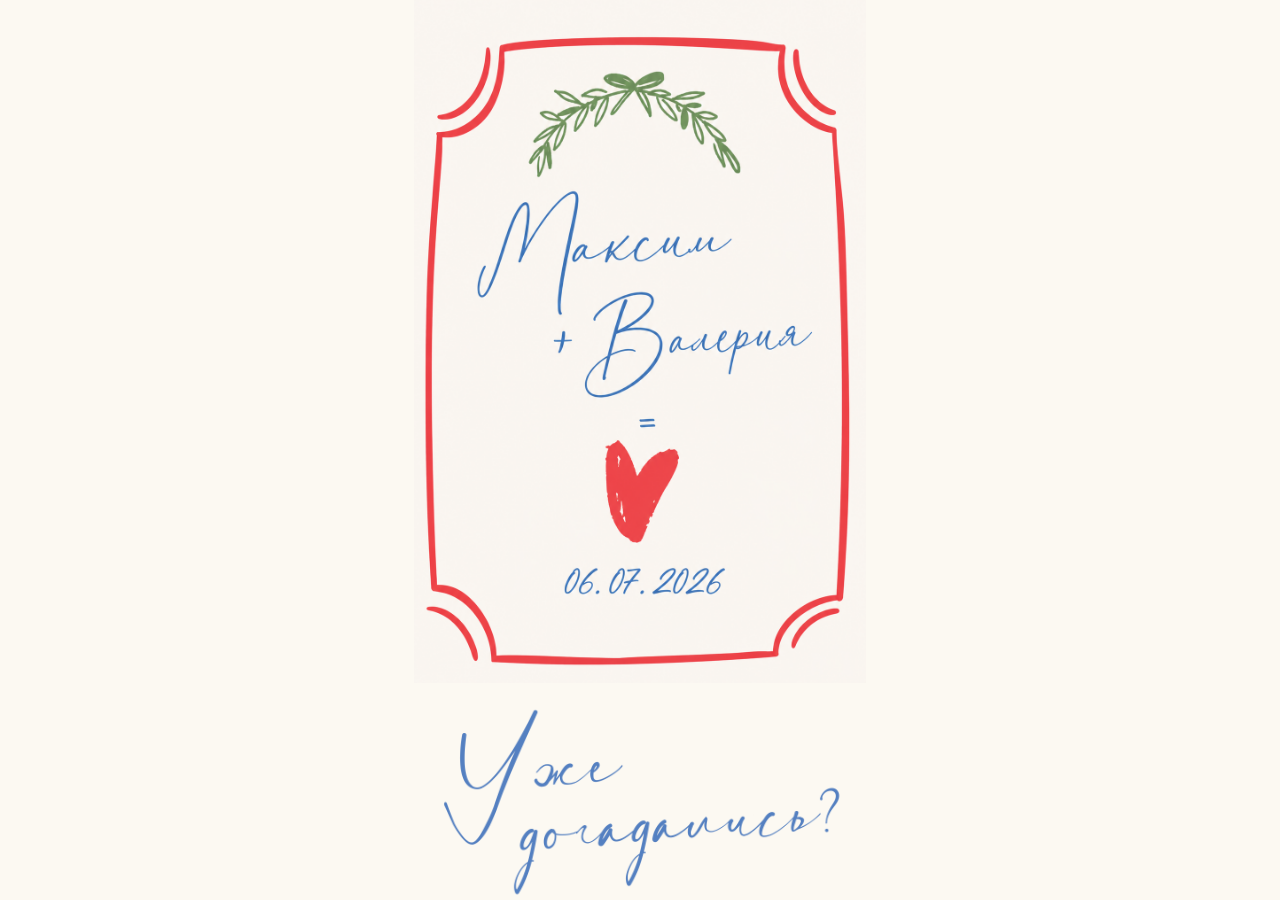
==== commit 77747b31: "Add files via upload" ====
--- a/index.html
+++ b/index.html
@@ -1,110 +1,138 @@
-﻿<!DOCTYPE html>
-<!-- saved from url=(0029)https://loveee.ru/p/european/ -->
-<html prefix="og: http://ogp.me/ns#" lang="ru" data-format-date="d.m.Y" data-format-datetime="d.m.Y H:i" class="has-page-fixed is-device-desktop is-device-safari" style="--vh: 9.25px;"><head><meta http-equiv="Content-Type" content="text/html; charset=UTF-8"> <title>loveee.ru</title>    <meta name="viewport" content="width=device-width, user-scalable=no, initial-scale=1, maximum-scale=1, shrink-to-fit=no"> <meta name="HandheldFriendly" content="true">  <script src="./loveee.ru_files/6929673164d54928916de381e2eace42.min.js.загружено" crossorigin="anonymous"></script>    <link type="text/css" rel="stylesheet" href="./loveee.ru_files/frontend.css">      <link rel="icon" href="https://taplink.st/a/6/5/7/d/d036e7.png?1">  <link rel="apple-touch-icon" sizes="300x300" href="https://taplink.st/a/6/5/7/d/d036e7.png?1">  <link rel="canonical" href="https://loveee.ru/p/european/"> <meta name="format-detection" content="telephone=no,email=no,address=no"> <meta name="referrer" content="always"> <link rel="image_src" href="https://taplink.st/a/6/5/7/d/d036e7.png?1"> <meta property="og:image" content="https://taplink.st/a/6/5/7/d/d036e7.png?1"> <meta property="og:type" content="website"> <meta property="og:title" content="loveee.ru">  <meta property="og:url" content="https://loveee.ru/p/european/"> <meta property="og:site_name" content="loveee.ru"> <link rel="manifest" href="https://loveee.ru/8105a86b13645543.webmanifest"> <style type="text/css">:root [href="https://adstub.net/gaza88/"], :root [href="https://adstub.net/cina777/"], :root [href="https://adstub.net/arab777/"], :root [href="https://adstub.net/indo666/"], :root [href="https://adstub.net/rusia777/"], :root [href^="//mage98rquewz.com/"], :root img[style*="//counter.yadro.ru/"], :root img[src^="/stat/"][width="88"][height="31"], :root img[src*="top.mail.ru/counter?"], :root img[src*="cycounter"][width="88"][height="31"], :root img[src*="://r.i.ua/"], :root img[src*="://c.bigmir.net/"], :root a[href^="http://hitcounter.ru/top/stat.php"], :root a[href^="http://click.hotlog.ru/"], :root a[href*="/rating/"] > img[width="88"][height="31"], :root a#mobtop[title^="Р РµР№С‚РёРЅРі РјРѕР±РёР»СЊРЅС‹С… СЃР°Р№С‚РѕРІ"], :root [title="uWeb Counter"], :root [title="uCoz Counter"], :root .min-width-normal > #popup_container ~ #fade, :root .min-width-normal > #popup_container, :root body > div[class^="_"][class*=" _"][class$="_stBig"], :root body > div[style="position: fixed; z-index: 999999; width: 400px; height: 308px; right: 5px; bottom: 5px;"], :root .flex-promo-series > .left-col > :not(#players):not(.serial-series-info), :root a[href*="://news.mirtesen.ru/newdata/"], :root .app.blog-post-page #blog-post-item-video-ad, :root #root > .app .sportrecs, :root #root > .app #very-right-column, :root body.has-brand .b-content__main > div[style^="height: 250px; overflow: hidden;"], :root body.has-brand .b-content__main > div[id]:not([class]):empty, :root body.has-brand .b-content__main .b-player a[href*="aHR0c"], :root div[style="width: 252px; height: 450px; position: fixed; right: 0px; top: 0px; overflow: hidden; z-index: 10000;"], :root thetruestory-widget-top, :root object[data^="blob"], :root img[width="160"][height="600"], :root iframe[src*="trafic-media.ru"], :root iframe[src*="hd.gg33.top/"], :root iframe[src*="fwdcdn.com/frame/partners/"], :root iframe[src*="ads.exosrv.com"], :root iframe[src*="://vidroll.ru/"], :root iframe[src*="://promo-bc.com/"], :root iframe[src*="://partner-widget.vsesdal.com/"], :root iframe[src*="://mark-media.com.ua"], :root iframe[src*="://ab.adpro.com.ua/"], :root iframe[src*="/mixadv_"], :root iframe[src*="/carta.ua/ajax/widget."], :root iframe[src*="/3647.tech"], :root iframe[id^="republer"], :root iframe[data-src*="fwdcdn.com/frame/partners/"], :root div[id^="yandex_rtb"], :root div[id^="trafmag_"], :root div[id^="tizerws_"], :root div[id^="rtn4p"], :root div[id^="republer_"], :root div[id^="news_nest_net_ru"], :root div[id^="news_nest_msk_ru"], :root div[id^="news_2xclick_ru_"], :root div[id^="join_informer_"], :root div[id^="itizergroup_"], :root div[id^="infox_"], :root div[id^="gnezdo_ru_"], :root div[id^="cpa_rotator_block"], :root div[id^="beroll_rotator"], :root div[id^="b_tz_"], :root div[id^="admixer_"], :root div[id^="admixer-"], :root div[id^="DIV_DA_"], :root img[onclick*="clustrmaps.com/counter/"], :root div[id*="Teaser_Block"], :root div[data-server-rendered="true"] > div[id^="la-"], :root div[data-adv-type="dfp"], :root iframe[src^="https://a.adtng.com/"], :root div[class^="da-ya-widget"], :root div[class^="da-widget-"], :root div[class^="block_fortress"], :root div[class^="bidvol-widget-"], :root div[class^="adfinity_block_"], :root div[class*="td-a-rec-id-"], :root #root > .app .partner-block-wrapper, :root div[class*="spklw"][data-type="ad"], :root a[onclick*="trtkp.ru"], :root a[onclick*="https://dzen.ru/news/?favid="], :root iframe[src*="litres.ru/static/widgets"], :root a[href^="https://www.juicer.io?referrer="], :root a[href^="https://wcm-ru.frontend.weborama.fr/fcgi-bin/dispatch.fcgi?"], :root a[href^="https://relap.io/"][href*="promo_ad_link"], :root a[href^="https://msetup.pro"], :root a[href^="https://bongacams"][href*="com/track?"], :root a[href^="http://trafmaster.com"], :root a[href^="http://traderstart.mirtesen.ru"], :root a[href^="http://tds-2.ru"], :root a[href^="http://glprt.ru/affiliate/"], :root a[href^="http://datxxx.com"], :root a[href^="http://browserload.info/"], :root a[href^="http://amigodistr.ru/"], :root img[data-src="https://catalog.orbita.co.il/orbita.gif"], :root a[href^="/images/obmen/"][href$=".php"][target="_blank"], :root a[href^="/go/ufiler?"], :root a[href^="/go/ubar?"], :root a[href="http://advert.mirtesen.ru/"], :root a[href*="zdravo-med.ru"], :root a[href*="xxxrevpushclcdu.com"], :root a[href*="ultrabit.ws"], :root a[href*="tvks.ru"], :root a[href*="trklp.ru"], :root a[href*="traflabs.xyz"], :root div[id^="CGCandy"], :root a[href*="tptrk.ru"], :root a[href*="top.24smi.info"], :root a[href*="thor-media.ru/click/"], :root a[href*="shakespoint.com"], :root a[href*="bgrndi.com"], :root a[href*="shakesin.com"], :root a[href*="shakescash.com"], :root a[href^="https://homyanus.com"], :root a[href*="://profiledbase.com/"], :root a[href*="please-direct.me"], :root a[href*="please-direct.com"], :root a[href*="://landingtracker.com/"], :root [data-link*="//ufiler-pro2.ru"], :root a[href*="offhealth.ru"], :root a[href*="lifebloggersz.ru"], :root a[href*="navaxudoru.com"], :root a[href*="makegreat.website"], :root a[href*="m1cpl.ru"], :root #root > .app .adfox-top, :root a[href*="joycasino.com/?partner="], :root a[href*="idealmedia.io"], :root span[data-ez-ph-id], :root a[href*="gpclick.ru"], :root a[href*="gocdn.ru"], :root a[href*="//softboxik1.ru/"], :root a[href*="flylinks.pw"], :root [data-la-block-show-id], :root a[href*="films.ws"], :root .section-subheader > .section-hotel-prices-header, :root a[href*="feellights.ru"], :root a[href*="cpl11.ru"], :root a[href*="://parandaya.com"], :root a[href*="cosmolot.me/"][href*="banner"], :root a[href*="cmsmodnews.com"], :root a[href*="ads2-adnow.com"], :root a[href*="://ya-cdn.ru/r/"], :root a[href*="://www.meendoru.net/?partner="], :root a[href*="://womens-journal.ru/"], :root a[href*="://vse-sdal.com/promo/"], :root [id^="ad-wrap-"], :root a[href^="https://go.tmrjmp.com"], :root a[href*="://ufiler-pro.ru/"], :root topadblock, :root a[href*="://tracker.partnersmelbet.ru/"], :root a[href*="://topclicks.club/"], :root a[href*="://tlmnt"][href*="/tracker/?partner="], :root a[title="TopTracker.Ru - Р РµР№С‚РёРЅРі С‚СЂРµРєРµСЂРѕРІ."], :root a[href*="://clickstats.fun/"], :root a[href*="://techdmn.com/"], :root [onclick*="traffic-media.co"], :root a[href^="https://tracker.loropartners.com/"], :root a[href*="://tatarkoresh.ru"], :root .flex-promo-series > .right-col a[href][target="_blank"], :root [class^="fpm_"][class*="_crss"], :root a[href*="://superiortds.ru/"], :root a[href*="://sugisatomi.com/"], :root div[data-dfp-id], :root a[href*="://shusnarmuk.com/"], :root a[href*="://segodnia.club/"], :root [data-cl-spot-id], :root [href*="driverpack.io/"], :root a[href*="cpagetti1.com"], :root a[href*="://search-cdn.ru/r/"], :root a[href*="://ruprivate.club/"], :root a[href^="https://kshop"][href*=".com/"], :root a[href*="://ruonline.bar/"], :root a[href^="http://eaplay.ru/"], :root amp-connatix-player, :root a[href*="://riaccaw.com/"], :root [href^="https://join.playboyplus.com/track/"], :root a[href*="://hypmag.ru/search/pereh.php"], :root a[href*="://reidancis.com/"], :root a[href*=".cfm?domain="][href*="&fp="], :root a[href*="://ya-browser.ru/r/"], :root a[href*="://refpamjeql.top/"], :root [data-mobile-ad-id], :root a[href*="://ref.studwork.ru/"], :root a[href*="://r.advg.agency/"], :root a[href*="/onvix.tv/promo/"][target=_blank], :root a[href*="://premiumredir.ru/"], :root a[href*="://lobar.site/r/"], :root div[id^="advertur_"], :root a[href*="://lapina.xyz/"], :root a[href*="://lapina.best/"], :root a[href*="/rlink/simptizer/"], :root a[href*="://gopremiumsoft.com/"], :root a[href*="://go.progfile.space/r/"], :root a[href*="://go.bundlebyte.net/r/"], :root div[data-ad-region], :root a[href*="shakesclick.com"], :root a[href*="://go.btraffic.net/"], :root a[href*="://getbrauzer.ru/"], :root a[href*="://newbrowserme.ru/"], :root a[href*="://gertadv.ru/"], :root a[href*="torrentum.ru"], :root a[href*="://filesmytop.ru/"], :root [href^="https://www.mypillow.com/"] > img, :root a[href*="://fast2click.ru/"], :root a[href*="tvkw.ru"], :root a[href*="://etcodes.com/"], :root a[href*="://et-cod.com/"], :root a[href^="https://go.xxxjmp.com"], :root a[href*="://elgrur.com/"], :root a[href*="://doxod24.online/"], :root [href="https://adstub.net/judi89/"], :root a[href*="://clickrpk.com/"], :root a[href*="://bubblevard.com/"], :root a[href*="://bs.serving-sys.ru/"], :root a[href^="http://com-1.pro/"], :root a[href^="https://www.effectiveratecpm.com/"], :root a[href*="://betahit.click/"], :root div[id^="adfox_"], :root a[href*="://bestnewsoft.ru/"], :root a[href*="://analyticsq.com"], :root a[href*="//universalin.info/"], :root a[href*="kodielinktrust.ru"], :root iframe[src*="://rstbtmd.com/"], :root a[href*="://101partners-stat2.com/"], :root .nya-slot[style], :root a[href*="://vpnbrowser.ru/"], :root a[href*="/uni-lnk.com/"], :root a[href*="://getyoursoft.ru/"], :root a[href*="/sb/clk/"], :root a[href*="/rapidtor.site"], :root a[href*="://extlinka.ru/"], :root a[href*="/rapidtor.ru"], :root a[href*="/onvix.me/promo/"][target=_blank], :root a[href^="https://streamate.com/landing/click/"], :root a[href*="/newbrowser.club/"], :root a[href^="https://www.adultempire.com/"][href*="?partner_id="], :root a[href*="/myuniversalnk.net/"], :root a[href*="/myuniversalnk.com/"], :root a[href*="/mosday.ru/ad/"], :root a[href*="/loaderu.ru/"], :root a[href^="https://prime.rambler.ru/promo/"], :root a[href^="//s.zlinkd.com/"], :root a[href*="/installpack.net"], :root a[href*="/go.1k3.net/"], :root object[data*="ads.com/clk.swf"], :root a[href*="/eversaree.bid"], :root a[href*="/afftraf.co/"], :root a[href*="://yadistr.ru/"], :root a[href*="//yojlf.com"], :root a[href*="://installpack.ru"], :root a[href*="//viruniversal.com/"], :root [class^="flat_"][class*="_crss"], :root a[href*="netcrys.com"], :root a[href^="https://postback1win.com/"], :root a[href*="//utimg.ru/"], :root a[onmousedown^="this.href='https://paid.outbrain.com/network/redir?"], :root a[href*="//universalut.info/"], :root a[href*="//universalini.info/"], :root a[href*="//ubar.pro"], :root a[href*="//ubar-pro"], :root a[href*="://matchnow.info"], :root a[href*="/u-loads.ru/"], :root [href^="http://www.mypillow.com/"] > img, :root a[href^="//go.eabids.com/"], :root a[href*="//tranqvilius.com/"], :root div[data-adzone], :root a[href*="://tele.gg/"], :root a[href*="//tiruniversal.com/"], :root div[data-id^="div-gpt-ad-"], :root a[href*="//tekaners.com/"], :root [href^="https://optimizedelite.com/"] > img, :root a[href^="https://www.dating-finder.com/signup/?ai_d="], :root a[href*="//tdsrotate.ru/"], :root a[href*="//restofarian.com"], :root a[href^="https://www.friendlyduck.com/AF_"], :root a[href^="https://quotationfirearmrevision.com/"], :root a[href*="//refpabjgth.top/"], :root a[href*="//newbrowser.me/"], :root a[href*="refpazus.top"], :root a[href^="https://bongacams10.com/track?"], :root a[href*="//loderna.ru"], :root [href^="https://www.restoro.com/"], :root a[href*="//loderls.ru"], :root a[href^="https://tour.mrskin.com/"], :root #BlWrapper > .b-temp_rbc, :root a[href*="//historategory.com/"], :root a[href*="//go.webredir.net/r/"], :root a[href^="https://fc.lc/ref/"], :root a[href*="//go.leadassets.net/r/"], :root a[href*="//getmybrowser.ru/"], :root a[href*="://ya-distrib.ru/r/"], :root [href^="https://www.hostg.xyz/"] > img, :root a[href*="//clickdome.online/"], :root a[href*="//gerocenius.com/"], :root a[href*="//givemysoft.ru/"], :root a[href*="//febrare.ru/"], :root a[href*="advertwebgid.ru"], :root [id^="ad_slider"], :root div[id^="apn_native_ad_slot_"], :root a[href*="//ext-load.net"], :root a[href*="//dzen.ru"][href*="favid"], :root a[href^="https://www.adskeeper.com"], :root a[href*="bestforexplmdb.com"], :root a[href*="/universalsrc.com/"], :root a[href*="//bestonewos.com/"], :root a[href*="//avertise.ru/"], :root a[href*="//advtise.ru/"], :root div[id^="traffim-widget"], :root a[href*="//24smi."][href*="/top/"], :root a[href*="://gonewfiles.ru/"], :root a[data-redirect^="https://paid.outbrain.com/network/redir?"], :root a[href*="//12traffic.ru/"], :root a[href^="https://s.zlinkd.com/"], :root a[href*=".ufiler.pro/"], :root a[href*="://ufiler-download.ru/"], :root [data-testid^="taboola-"], :root a[href^="https://trk.nfl-online-streams.club/"], :root a[href*=".pokupkins.ru"], :root a[href*="://topsofto.ru/"], :root a[href*=".orgsales.ru"], :root [src^="//am15.net/?"], :root .novelty-banner ~ .dle_b_help > a[target="_blank"], :root [onclick*="mixadvert.com"], :root .base-page_container > .banerRight, :root a[href*="lifenews24x7.ru"], :root .banner-img > .pbl, :root [onclick*="//msetup.pro/"], :root [id^="unit_"] > a[href*="://vrf.ru"], :root a[href^="https://a.candyai.love/"], :root [href^="https://trkleads.su/click/"], :root #root > .app > .sticky-button, :root [href^="https://download.cdn.yandex.net/yandex-tag/weboffer/"], :root [href*="postlnk.com"], :root [href*="pigiuqproxy.com"], :root a[href^="https://pb-imc.com/"], :root a[href*=".braun634.com/"], :root [href*="://morelnk.ru/"], :root [href*="://go.leadgid.ru/aff_c?"], :root a[href*="mixadvert.com"], :root a[href*="/ogclick.com/api/redirect"], :root [data-link*="://topclicks.club/"], :root [href*="://edgrmtracking.com/"], :root [href*="://clickpzk.com/"], :root [href*="://click.1k3web.net/"], :root [href*="://click.1k3web.com/"], :root [href*="/vaigowoa.com"], :root a[href^="https://www.liquidfire.mobi/"], :root a[href*="intovarro.ru"], :root [href*="/uni-tds.com/"], :root [href*="//takenewsofts.ru/"], :root a[href*="go.ad2up.com"], :root a[href^="https://hot-growngames.life/"], :root [data-src^="https://news.te.ua/widget/"], :root [data-membrana-container], :root [data-link*="://ubar-pro"], :root a[href*="sandratand.ru"], :root .header-banner > #moneyback[target="_blank"], :root [data-link*="/sb/clk/"], :root [data-la-show-block-id], :root div[id^="zcbclk"], :root [data-la-custom-block], :root a[href*="herrabjec.pro"], :root [data-la-block], :root [data-href^="https://download.cdn.yandex.net/yandex-tag/weboffer/"], :root [class^="fpm_"][class*="_out"], :root a[href^="http://luckiestclick.com/goto."], :root [class^="fpm_"][class*="_cross"], :root [href*=".drp.su/"], :root div[id^="ad-div-"], :root [class^="flat_"][class*="_modal"], :root div[id^="adpartner-jsunit-"], :root a[href*="/yfiles1.ru"], :root a[href*="wow-partners.com/click.php"], :root [class^="flat_"][class*="_cross"], :root [data-testid="adBanner-wrapper"], :root .fp-player > div[style*="position: absolute"][style*="inset: 0px"][style*="overflow: hidden"][style*="z-index:"][style*="background: transparent"][style*="display: block"], :root .content_rb[id^="content_rb_"], :root a[href*="//loderla.online"], :root .base-page_center > .banerTopOver, :root #adv_unisound ~ #main > #slidercontentContainer, :root a[href^="http://cam4com.go2cloud.org/aff_c?"], :root #adv_unisound ~ #ad_module_cont > [id^="ad_module"], :root a[href*="/get-torrent.ru"], :root #adv_kod_frame ~ #gotimer, :root a[href^="https://ad.zanox.com/ppc/"] > img, :root #MT_overroll ~ div[class][style="left:0px;top:0px;height:480px;width:650px;"], :root a[href*="//appt12mn.com/"], :root a[href*="://offergate-apps-phkr.com/"], :root span[id^="ezoic-pub-ad-placeholder-"], :root ins.adsbygoogle[data-ad-slot], :root a[href^="http://tc.tradetracker.net/"] > img, :root ins.adsbygoogle[data-ad-client], :root a[href^="https://go.xlviirdr.com"], :root img[src^="https://s-img.adskeeper.com/"], :root guj-ad, :root gpt-ad, :root div[ow-ad-unit-wrapper], :root a[href*="//refpaewsbc.top/"], :root img[src*="//i.i.ua/r/"], :root div[id^="zergnet-widget"], :root div[id^="smi_teaser_"], :root [href*="://track.leadbazaar.co/click?"], :root div[id^="vuukle-ad-"], :root a[href*="://dafeb.ru/"], :root div[id^="taboola-stream-"], :root [href^="https://go.xlrdr.com"], :root div[id^="sticky_ad_"], :root div[id^="st"][style^="z-index: 999999999;"], :root a[href*="muz-loader.site"], :root a[href*="clickscloud.net"], :root div[id^="rc-widget-"], :root div[id^="mrec-leaderboard-"], :root div[id^="gpt_ad_"], :root div[id^="ezoic-pub-ad-"], :root a[href*="fortedrow.pro"], :root div[id^="dfp-ad-"], :root a[href^="http://sneakyadministration.com/"], :root div[id^="crt-"][style], :root #root > .app .brand-widget__right-cl, :root div[id^="adspot-"], :root a[href*="trk-1.com"], :root div[id^="adrotate_widgets-"], :root ps-connatix-module, :root div[id^="ad_position_"], :root img[title="bigmir)net TOP 100"], :root div[id*="ScriptRoot"], :root div[id*="MarketGid"], :root div[data-id-advertdfpconf], :root hl-adsense, :root div[data-contentexchange-widget], :root div[data-alias="300x250 Ad 2"], :root div[data-adunit], :root div[data-adunit-path], :root div[data-adname], :root [data-wpas-zoneid], :root div[data-ad-placeholder], :root a[href^="https://osfultrbriolenai.info/"], :root a[href^="https://adultfriendfinder.com/go/"], :root div[class^="Adstyled__AdWrapper-"], :root [data-css-class="dfp-inarticle"], :root a[href^="https://go.xlviiirdr.com"], :root div[class$="-adlabel"], :root a[href^="https://service.bv-aff-trx.com/"], :root display-ads, :root a[href*="beauty-list.ru"], :root a[href^="https://go.grinsbest.com/"], :root iframe[src*="://goodgame.ru/html/embed-player/dist/index.html?partner="], :root citrus-ad-wrapper, :root a[href^="https://go.xlivrdr.com"], :root bottomadblock, :root a[href*="kma1.biz"], :root noindex > .search_result[class*="search_result_"], :root a[href^="https://go.xlvirdr.com"], :root amp-fx-flying-carpet, :root #PopWin[onmousemove], :root a[href*="//1xbetlk.site/"], :root amp-embed[type="taboola"], :root a[class*="button"][href^="//"][href*="yandex"][onclick*="dnl"][onclick*="knopka"], :root a[href*="//myblogshop.top/r/"], :root [href^="https://glersakr.com/"], :root a[href*="://tdsrotations.ru/"], :root div[id^="google_dfp_"], :root ad-slot, :root [name^="google_ads_iframe"], :root a[href*="news-sphere.com"], :root a[href*="goext.info"], :root a[href^="https://ab.advertiserurl.com/aff/"], :root a[href*="://sdertjnbv.xyz/"], :root a[href^="https://www.purevpn.com/"][href*="&utm_source=aff-"], :root a[href^="https://t.ajump1.com/"], :root a[href^="https://www.privateinternetaccess.com/"] > img, :root iframe[src*="laim.tv/rotator/"], :root a[href*="/advertisesimple.info"], :root a[href*="/ber-ter.com"], :root a[href^="https://www.onlineusershielder.com/"], :root a[href^="https://syndication.exoclick.com/"], :root a[href^="https://financeads.net/tc.php?"], :root a[href^="https://www.mrskin.com/tour"], :root a[href^="https://www.infowarsstore.com/"] > img, :root iframe[src*="://partner-widget.vse-sdal.com/"], :root [href^="https://mylead.global/stl/"] > img, :root a[href^="https://ak.psaltauw.net/"], :root broadstreet-zone-container, :root a[href^="https://www.highperformancecpmgate.com/"], :root [data-url*="://installpack.net"], :root amp-ad, :root a[href*="ex.24smi.info"], :root a[href^="https://www.highcpmrevenuenetwork.com/"], :root a[href^="https://offhandpump.com/"], :root a[class*="button"][href^="/go/"][href*="visitid"][onclick*="dnl"], :root a[href^="https://www.get-express-vpn.com/offer/"], :root a[href*="://filetaker.ru/"], :root a[href^="https://lnkxt.bannerator.com/"], :root a[href^="https://www.geekbuying.com/dynamic-ads/"], :root a[onclick^="window.location.replace('https://random-affiliate.atimaze.com/"], :root [href^="https://groorsoa.net/"], :root a[href^="http://www.friendlyduck.com/AF_"], :root a[href^="https://www.financeads.net/tc.php?"], :root [href^="https://www.herbanomic.com/"] > img, :root a[href^="https://www.dql2clk.com/"], :root a[href*="browser-ru.site"], :root a[href^="https://123-stream.org/"], :root a[href^="https://www.nutaku.net/signup/landing/"], :root .mywidget__col > .mywidget__link_advert, :root a[href^="https://explore-site.com/"], :root a[href^="https://www.brazzersnetwork.com/landing/"], :root [href^="https://track.fiverr.com/visit/"] > img, :root [data-template-type="nativead"], :root a[href^="https://voluum.prom-xcams.com/"], :root a[href^="https://twinrdsyte.com/"], :root a[href^="https://twinrdsrv.com/"], :root a[href^="https://syndicate.contentsserved.com/"], :root div[data-alias="300x250 Ad 1"], :root [href*="://simpalsid.com/ad/click?id"], :root [href^="https://turtlebids.irauctions.com/"] img, :root a[href^="https://tracking.avapartner.com/"], :root a[href^="http://reals-story.ru/"], :root a[href^="https://track.wg-aff.com"], :root a[href^="https://track.ultravpn.com/"], :root a[href^="https://track.afcpatrk.com/"], :root a[href*="https://relap.io/r?"], :root a[href^="https://in.rabbtrk.com/"], :root a[href^="https://track.adform.net/"], :root a[href*="goodtrack.ru"], :root a[href^="https://torguard.net/aff.php"] > img, :root a[href*="//universalies.info/"], :root [href="https://adstub.net/ratu89/"], :root a[href*="://clickbytes.ru/"], :root [data-identity="adhesive-ad"], :root a[href^="https://tc.tradetracker.net/"] > img, :root a[href^="https://tatrck.com/"], :root [href^="https://zstacklife.com/"] img, :root a[href^="https://click.candyoffers.com/"], :root a[href^="https://t.aslnk.link/"], :root a[href*=".adsrv.eacdn.com/"], :root a[href*="//universalse.info/"], :root a[href^="https://t.adating.link/"], :root a[href^="https://go.trackitalltheway.com/"], :root div[id^="div-ads-"], :root a[href*="://downloadbrowsernew.com/"], :root iframe[src*="tureckiy-serial.ru/"][src$=".php"], :root a[href^="https://syndication.dynsrvtbg.com/"], :root iframe[src*="zhitomir.info/price"], :root .gnt_em_vp_c[data-g-s="vp_dk"], :root div[data-ad-wrapper], :root a[href^="https://a.bestcontentoperation.top/"], :root a[href^="https://svb-analytics.trackerrr.com/"], :root [data-la-show-id], :root a[href*="&maxads="], :root a[onmousedown^="this.href='https://paid.outbrain.com/network/redir?"] + .ob_source, :root a[href^="http://www.iyalc.com/"], :root a[href^="https://claring-loccelkin.com/"], :root a[href^="https://stardomcoit.com/"], :root img[width="728"][height="90"], :root a[href^="https://track.aftrk5.com/"], :root a[href^="https://slkmis.com/"], :root a[href^="https://myclick-2.com/"], :root a[href^="https://sexynearme.com/"], :root [data-ad-manager-id], :root a[href^="https://s.zlinkr.com/"], :root app-advertisement, :root a[href^="https://ad.doubleclick.net/"], :root div[class*="relap"][class*="-rec-item"], :root a[href^="https://s.eunow4u.com/"], :root a[href^="https://static.fleshlight.com/images/banners/"], :root a[href*="://folltiz.site/"], :root a[href^="https://s.zlink7.com/"], :root [class^="div-gpt-ad"], :root a[href^="https://s.ma3ion.com/"], :root a[href^="https://random-affiliate.atimaze.com/"], :root .base-page_center > .banerBottom, :root #kt_player > div[style$="display: block;"][style*="inset: 0px;"], :root [href$="/sexdating.php"], :root a[href^="https://pubads.g.doubleclick.net/"], :root div[id^="ads_games_"], :root a[href^="https://prf.hn/click/"][href*="/camref:"] > img, :root a[href^="https://serve.awmdelivery.com/"], :root [href^="https://rpwmct.com/"], :root a[href^="https://www.dating-finder.com/?ai_d="], :root a[href^="https://prf.hn/click/"][href*="/adref:"] > img, :root div[id^="Crt-"][style], :root [href^="https://ap.octopuspop.com/click/"] > img, :root body > div[style="position: fixed; z-index: 999999; width: 400px; height: 308px; left: 5px; bottom: 5px;"], :root app-ad, :root a[href^="https://a.adtng.com/"], :root a[href^="https://playnano.online/offerwalls/?ref="], :root div[id^="M"][id*="Composite"], :root a[href^="https://mmwebhandler.aff-online.com/"], :root a[href^="https://combodef.com/"], :root a[href^="https://www.bet365.com/"][href*="affiliate="], :root [href*="://shopblogger.top/"], :root a[href*="litewebbusiness.com"], :root iframe[id^="marketgid_"], :root a[onclick*="n284adserv.com"], :root a[href^="https://pb-track.com/"], :root a[href^="https://go.hpyrdr.com/"], :root a[href^="https://pb-front.com/"], :root a[href^="https://paid.outbrain.com/network/redir?"], :root a[href^="https://upsups.click/"], :root a[href*="homework.ru/?partnerId="], :root a[href^="https://ndt5.net/"], :root a[href^="https://natour.naughtyamerica.com/track/"], :root a[href*="//adoffer.pro/"], :root a[href^="https://mediaserver.entainpartners.com/renderBanner.do?"], :root [class^="adDisplay-module"], :root a[href*="slovosil.com"], :root a[href*="ads-provider.com"], :root [data-ad-name], :root a[href^="https://loboclick.com/"], :root a[href^="https://go.xxxijmp.com"], :root a[href^="https://lead1.pl/"], :root a[href*="katuhus.com"], :root a[data-href*="recreativ.ru"], :root a[href^="https://landing.brazzersnetwork.com/"], :root a[href^="https://juicyads.in/"], :root a[href^="https://snowdayonline.xyz/"], :root [href*="://click.1k3pub.com/"], :root a[href^="https://join.dreamsexworld.com/"], :root a[href^="https://join.bannedsextapes.com/track/"], :root a[href*="amgfile.ru"], :root .player-wrap > #kt_player ~ .spot-box, :root a[href*="amigo-biz.ru/ads/click"], :root a[href^="https://jaxofuna.com/"], :root div[id^="lazyad-"], :root a[href*="land-gooods.ru"], :root a[href^="https://italarizege.xyz/"], :root a[href^="https://www8.smartadserver.com/"], :root a[href*="/advjump.com"], :root a[href^="https://identicaldrench.com/"], :root ad-shield-ads, :root a[href*="//adretarget.net/"], :root a[href^="https://helmethomicidal.com/"], :root display-ad-component, :root [class^="tile-picker__CitrusBannerContainer-sc-"], :root a[href*="re-directme.com"], :root a[href^="https://golinks.work/"], :root a[href*="ftpglst.com"], :root a[href^="https://s.zlinkn.com/"], :root a[href^="https://go.xxxvjmp.com/"], :root [id^="newPortal_informer_"], :root a[href*="awesomeredirector"], :root a[href^="https://zirdough.net/"], :root div[style*="am15.net/img/player_skins"], :root a[href^="https://go.xxxiijmp.com"], :root a[href*="://softclicks.ru/"], :root a[href^="https://go.xtbaffiliates.com/"], :root div[id^="criteo-"][style], :root a[href*="://cozibaneco.com/"], :root a[href*="://edugrampromo.com/"], :root [data-role="tile-ads-module"], :root a[href*="://viewfilesup.ru/"], :root a[href*="/clubleads.ru"], :root a[href*="://r.advmusic.com/"], :root [alt="Rambler's Top100"], :root a[href^="https://ismlks.com/"], :root a[style="width:100%;height:100%;z-index:10000000000000000;position:absolute;top:0;left:0;"], :root [href*="://drp.su/"], :root a[href^="https://go.xlirdr.com"], :root a[href*="://gridsiali.com/"], :root a[href*="//dagamah.com/"], :root a[href*=".twkv.ru"], :root a[href^="https://go.markets.com/visit/?bta="], :root a[href^="https://billing.purevpn.com/aff.php"] > img, :root a[href^="https://go.nordvpn.net/aff"] > img, :root a[href*="//offergate.pro/"], :root a[href^="https://lijavaxa.com/"], :root a[href^="https://go.goaserv.com/"], :root app-large-ad, :root a[href^="https://go.etoro.com/"] > img, :root a[href^="https://go.dmzjmp.com"], :root a[href^="https://www.bang.com/?aff="], :root a[href*="://takenewsoft.ru/"], :root a[href*="//spishi.vip/"], :root #mgb-container > #mgb, :root a[href^="https://go.admjmp.com"], :root a[href^="https://get.surfshark.net/aff_c?"][href*="&aff_id="] > img, :root a[onclick*="/link-fes.ru"], :root a[href^="https://www.googleadservices.com/pagead/aclk?"] > img, :root a[href^="https://datewhisper.life/"], :root a[href^="https://click.linksynergy.com/fs-bin/"] > img, :root a[href^="https://get-link.xyz/"], :root a[href^="https://www.mrskin.com/account/"], :root a[href*="/onvix.co/promo/"][target=_blank], :root [href^="https://clicks.affstrack.com/"] > img, :root a[href*="tdstrk.ru"], :root a[href^="https://engine.phn.doublepimp.com/"], :root a[href^="https://dl-protect.net/"], :root a[href*=".foxqck.com/"], :root a[href^="//hoodingluster.com/"], :root a[href^="https://ctosrd.com/"], :root a[href^="https://go.bushheel.com/"], :root img[width="120"][height="600"], :root a[href^="https://ctjdwm.com/"], :root [href="//sexcams.plus/"], :root #kt_player > a[target="_blank"], :root a[href^="http://bongacams.com/track?"], :root a[href^="https://camfapr.com/landing/click/"], :root a[href^="https://prf.hn/click/"][href*="/creativeref:"] > img, :root div[id^="optidigital-adslot"], :root a[href^="http://www.adultempire.com/unlimited/promo?"][href*="&partner_id="], :root a[href^="https://1betandgonow.com/"], :root a[href*="://click2soft.ru/"], :root a[href*="//do-rod.com/"], :root a[href^="https://kshop"][href*=".pro/"], :root a[href^="https://chaturbate.com/in/?"], :root a[href^="https://t.ajrkm1.com/"], :root a[href*="//ufiler-pro2.ru"], :root a[href*=".g2afse.com/"], :root a[href^="https://bodelen.com/"], :root a[href^="https://black77854.com/"], :root a[href^="https://6-partner.com/"], :root a[href^="https://www.sheetmusicplus.com/"][href*="?aff_id="], :root a[href^="https://getmatchedlocally.com/"], :root a[href^="https://rixofa.com/"], :root div[class^="cnt32_"][id^="cnt_rb_"], :root a[href^="https://best-experience-cool.com/"], :root a[href*="tvroff.net"], :root [data-taboola-options], :root a[href^="http://fly-shops.ru"], :root a[href*="/universal-lnk.net/"], :root a[href^="https://believessway.com/"], :root a[href^="https://Click.ggpickaff.com/"], :root [data-dynamic-ads], :root a[href^="https://banners.livepartners.com/"], :root [onclick*=".twkv.ru"], :root a[href^="http://revolvemockerycopper.com/"], :root a[href^="https://awptjmp.com/"], :root a[href^="https://1winpb.com/"], :root a[href*="/universalsrc.net/"], :root a[href^="https://join.sexworld3d.com/track/"], :root a[href^="https://aweptjmp.com/"], :root .app.blog-post-page .secondary-header-ad-block, :root a[href^="https://ausoafab.net/"], :root a[href^="https://clicks.pipaffiliates.com/"], :root a[href^="https://aj1070.online/"], :root body > div[style="background-color: #FFF;height: 100px;position: fixed;bottom: 0px;width: 100%;max-width: 1200px;left: 50%;transform: translateX(-50%);z-index:2147483647"], :root a[href^="https://ads.planetwin365affiliate.com/"], :root a[href*="://go.click2bit.net/"], :root iframe[scrolling="no"][sandbox*="allow-popups allow-modals"][style^="width: 100%; height: 100%; border: none;"], :root a[href^="https://ads.leovegas.com/"], :root a[href*="://yasearchcdn.ru/r/"], :root a[href*="/vkout.ru"], :root img[src^="https://images.purevpnaffiliates.com"], :root a[href^="https://gml-grp.com/"], :root a[href^="https://porntubemate.com/"], :root div[class^="yandex_rtb"], :root a[href*="://searchlnk.ru/r/"], :root a[href^="https://click.dtiserv2.com/"], :root body > iframe[style^="position"][style*="fixed"][id^="iFb"][src^="/?"], :root .ob_container .item-container-obpd, :root a[href^="https://clickadilla.com/"], :root a[href^="https://a.medfoodhome.com/"], :root a[href^="https://cam4com.go2cloud.org/"], :root a[href^="https://a.bestcontentweb.top/"], :root a[href^="http://putanapartners.com/go."], :root atf-ad-slot, :root [href^="https://wsup.ai/"], :root a[href*="kshop2.biz"], :root a[href^="https://a2.adform.net/"], :root a[href*="/fastvk.com"], :root a[onclick*="offergate-amigo"], :root a[href*="://tracker.rioaffi.com/"], :root div[id^="bidvol-widget-"], :root a[href*="://kinobud.site/"], :root div[id^="smi2adblock_"], :root [data-m-ad-id], :root a[href^="https://a-ads.com/"], :root a[href*="/sarimsolus.com/"], :root a[href*="://yourlnk.ru/r/"], :root [href^="https://url.totaladblock.com/"], :root [id^="n4p_"], :root a[href^="http://www.h4trck.com/"], :root [href^="https://a.acebet.com/api/click?"], :root a[href*="sviruniversal.com/"], :root a[href*="octoclick.net"], :root a[href^="http://partners.etoro.com/"], :root [href="https://chaturbate.jjgirls.com/"] > img, :root a[href*="filebase.me"], :root a[href^="https://ads.betfair.com/redirect.aspx?"], :root [href^="https://antiagingbed.com/discount/"] > img, :root amp-ad-custom, :root [data-desktop-ad-id], :root a[href*="/kshop3.biz"], :root a[href^="http://trk.globwo.online/"], :root a[href*="://downloadcontent2.ru/"], :root a[href^="https://bongacams2.com/track?"], :root [href^="https://affiliate.fastcomet.com/"] > img, :root a[href*="//universalice.info/"], :root a-ad, :root a[href^="http://adultfriendfinder.com/go/"], :root a[href^="http://stickingrepute.com/"], :root #slashboxes > .deals-rail, :root div[aria-label="Ads"], :root [href^="http://mypillow.com/"] > img, :root a[href^="//startgaming.net/tienda/" i], :root a[href*="://clickfrm.com/"], :root a[href^="https://a.medfoodsafety.com/"], :root [onclick*="//sub"][onclick*="bubblesmedia."], :root a[href^=" https://www.friendlyduck.com/AF_"], :root a[href*="/jump/next.php?r="], :root .\[\&_\.gdprAdTransparencyCogWheelButton\]\:\!pjra-z-\[5\], :root a[href*="://clickstats.pw/"], :root [href^="http://clicks.totemcash.com/"], :root a[href*="twtn.ru/"], :root [data-d-ad-id], :root a[href*=".engine.adglare.net/"], :root [href^="https://www.profitablegatecpm.com/"], :root a[href^="https://bc.game/"], :root a[href*="://manysoftlink.ru/"], :root a[data-oburl^="https://paid.outbrain.com/network/redir?"], :root [id^="section-ad-banner"], :root .base-page_center > .banerTop, :root a[href^="https://fastestvpn.com/lifetime-special-deal?a_aid="], :root a[href^="https://www.goldenfrog.com/vyprvpn?offer_id="][href*="&aff_id="], :root a[href*="retagapp.com"], :root a[href^="https://wmctjd.com/"], :root a[href*="//jjgirls.com/sex/Chaturbate"], :root a[href*="://z.cdn.traffic"][href*="/load"], :root [href^="https://zone.gotrackier.com/"], :root a[href*="//top.mail.ru/jump?"], :root a[href^="http://sarcasmadvisor.com/"], :root a[href^="https://track.totalav.com/"], :root a[href^="https://ctrdwm.com/"], :root a[href*=".adsbid.ru"], :root a[href^="https://www.adxsrve.com/"], :root [href^="https://www.targetingpartner.com/"], :root a[href^="https://join.virtuallust3d.com/"], :root a[href^="https://bngpt.com/"], :root div[id^="ad-position-"], :root a[href^="https://www.toprevenuegate.com/"], :root a[href*="adpool.bet/"], :root a[href^="http://join.brokestraightboys.com/track/"], :root [onclick*="trklp.ru"], :root [href^="https://rapidgator.net/article/premium/ref/"], :root [class^="flat_"][class*="_out"], :root a[href^="http://apytrc.com/click/"], :root [href^="https://join.girlsoutwest.com/"], :root a[href^="https://activate-game.com/"], :root .scroll-fixable.rail-right > .deals-rail, :root div[data-server-rendered="true"] > div[id^="block-"], :root a[href*="rexchange.begun.ru/rclick?"], :root a[href^="https://track.aftrk3.com/"], :root [href^="https://join3.bannedsextapes.com"], :root a[href*="news"][href*="favid"], :root div[id^="adngin-"], :root [data-ad-width], :root [data-rc-widget], :root [href^="https://track.aftrk1.com/"], :root a[href*="://adv-views.com"], :root a[href*="//sub"][href*="bubblesmedia."], :root [href^="https://istlnkcl.com/"], :root a[href^="https://trk.softonixs.xyz/"], :root a[href^="https://iqbroker.com/"][href*="?aff="], :root [href^="https://wct.link/click?"], :root AD-SLOT, :root [data-block-type="ad"], :root a[href^="https://t.acam.link/"], :root [src*="mixadvert.com"], :root [onclick*="msetup"][onclick*="partner"][onclick*="utm_"], :root a[href^="https://go.strpjmp.com/"], :root iframe[title="mixAd"], :root DIV[id^="DIV_NNN_"], :root a[href^="https://go.rmishe.com/"], :root [href^="https://ilovemyfreedoms.com/landing-"], :root a[href*="linkmyc.com"], :root a[href^="https://go.cmtaffiliates.com/"], :root a[href^="https://tm-offers.gamingadult.com/"], :root a[href^="http://kshop.biz/"], :root [href^="https://charmingdatings.life/"], :root [data-id^="div-gpt-ad"], :root img[src*="//counter.yadro.ru/"], :root [href^="https://awbbjmp.com/"], :root [href^="https://ad1.adfarm1.adition.com/"], :root a[href*="://telamon"][href*="/tracker/?partner="], :root a[href^="https://t.ajrkm3.com/"], :root a[href*="//portakamus.com/"], :root [href^="https://aads.com/campaigns/"], :root a[href^="https://go.bbrdbr.com"], :root a[href*="trtkp.ru"], :root a[href*="//fofuvipibo.com/"], :root a[href^="https://s.zlink3.com/"], :root [data-freestar-ad][id], :root a[href*="shakes.pro"], :root a[href*="trafgid.xyz"], :root a[href*="://getyousoft.ru/"], :root [onclick*="/sb/clk/"], :root [href^="https://www.brighteonstore.com/products/"] img, :root a[href*="://ourbrowser.net"], :root a[href^="https://bngprm.com/"], :root .article-aside-promo a[href][target="_blank"], :root [href^="https://shiftnetwork.infusionsoft.com/go/"] > img, :root a[href*="//loderlx.ru"], :root [id^="div-gpt-ad"], :root [href="https://jdrucker.com/gold"] > img, :root iframe[src*="utraff.com"], :root a[href^="https://join.virtualtaboo.com/track/"], :root a[href*="cpl1.ru"], :root [id^="ad_sky"], :root [id^="relap-custom-iframe-rec"], :root aside[id^="adrotate_widgets-"], :root [href^="https://pxl.leads.su/click/"], :root DFP-AD, :root .grid > .container > #aside-promotion, :root a[href*="//reruniversal.com/"], :root [data-type="ad-vertical"], :root a[href*="://loderkkis.ru"], :root a[href^="https://s.cant3am.com/"], :root [data-testid^="section-AdRowBillboard"], :root a[href*="media-rotate.com"], :root [href*="driftawayforfun.com"], :root a[href^="https://track.1234sd123.com/"], :root a[href*="kinqon.ru"], :root img[src*="://cp.beget.com/promo_data/"], :root zeus-ad, :root [data-testid="prism-ad-wrapper"], :root [href^="https://ad.admitad.com/"], :root [href^="https://mypillow.com/"] > img, :root [data-testid="ad_testID"], :root a[href*="://mysoftrotate.ru/"], :root [id^="unit_"] > a[href*="smi2."], :root a[href*="sapmedia.ru"], :root a[href^="https://gamingadlt.com/?offer="], :root [class^="fpm_"][class*="_modal"], :root a[href^="https://go.rmhfrtnd.com"], :root a[href*="problogrus.ru"], :root [href^="https://mypatriotsupply.com/"] > img, :root a[href*="webdiana.ru/click"], :root #teaser1[style^="width:autopx;"], :root [href^="https://www.cloudways.com/en/?id"], :root div[class^="mixadvert"], :root [data-asg-ins], :root a[href*="://new.torrent-pack.ru/"], :root [href*="//loadbrowser.ru/"], :root [src*="://dynspt.com/"], :root a[href^="https://clickins.slixa.com/"], :root a[href^="https://clixtrac.com/"], :root [onclick*="content.ad/"], :root a[href*="://dmtech05.com/"], :root AMP-AD, :root iframe[src*="//refpakglscpj."], :root a[href^="http://olivka.biz/"], :root [data-ad-cls], :root a[href*="://clickstats.online/"], :root a[href*="turbotraf.com"], :root a[href^="https://click.Ggpickaff.com/"], :root [data-ez-name], :root a[href^="https://go.mnaspm.com/"], :root a[href*="://chikidiki.ru"], :root a[href*="/uloads.ru/"], :root #root > .app .adfox, :root [class^="s2nPlayer"], :root a[href*="/api/redirect?offerid="], :root a[href*="/universallnk.net/"], :root a[href^="https://adclick.g.doubleclick.net/"], :root a[href*="nhebd.xyz"], :root body > div[id^="dV"][style^="width"][style*="height"][style*="position"][style*="fixed"][style*="overflow"][style*="z-index"][style*="background"], :root [data-link*="//sub"][data-link*="bubblesmedia."], :root a[href^="https://click.hoolig.app/"], :root [data-ad-module], :root a[href^="https://a.bestcontentfood.top/"], :root a[href*="://getfiletds.ru/"], :root a[href^="https://go.skinstrip.net"][href*="?campaignId="], :root #teaser2[style^="width:autopx;"], :root [data-revive-zoneid], :root a[href*="//webbrowser.club/"], :root .pip-video-wrapper > .pip-video-label, :root iframe[src*="traffic-media.co"], :root a[href^="https://losingoldfry.com/"], :root div[id^="div-gpt-"], :root a[href*="//parandeya.com/"], :root .ob_dual_right > .ob_ads_header ~ .odb_div, :root a[href*="//partners.house/"], :root [id^="unit_"] > a[href*="://mirtesen.ru"], :root div[data-ad-targeting], :root a[href*="//universalie.info/"], :root [href^="//x4pollyxxpush.com/"], :root .base-page_left-side > #left_ban, :root [href^="https://www.avantlink.com/click.php"] img, :root [data-testid="commercial-label-taboola"], :root [data-la-refresh-timeout], :root a[href^="https://traffdaq.com/"], :root #teaser3[style^="width:autopx;"], :root [href*="://browseit.ru/"], :root a[href^="https://go.hpyjmp.com"], :root [href^="https://mystore.com/"] > img, :root [class^="amp-ad-"], :root a[href^="https://wittered-mainging.com/"], :root #teaser3[style="width: 100%;text-align: center;display: scroll;position:fixed;bottom: 0;margin: 0 auto;z-index: 103;"] { display: none !important; }</style><script type="text/javascript" src="./loveee.ru_files/locales.pages.ru.js.загружено"></script><link rel="stylesheet" type="text/css" href="./loveee.ru_files/roboto.css"><link rel="stylesheet" type="text/css" href="./loveee.ru_files/inter.css"><style>.b-80729622,.b-80729622~.block-item{display:none!important}</style><style id="no-block-gaps">
-html, body { margin: 0 !important; padding: 0 !important; background: #fcf9f2 !important; }
-.blocks-section, .page-container, .section-main, .block-item, .block-item > div, .block-banner-inner, .has-marginless { margin-top: 0 !important; margin-bottom: 0 !important; padding-top: 0 !important; padding-bottom: 0 !important; }
-.block-break, .block-html { margin: 0 !important; padding: 0 !important; height: 0 !important; min-height: 0 !important; overflow: hidden !important; }
-.block-break-inner { display: none !important; height: 0 !important; margin: 0 !important; padding: 0 !important; }
-.picture-container { display: block !important; margin: 0 !important; padding-bottom: 0 !important; border: 0 !important; }
-.block-banner + .block-banner, .block-banner + .block-item, .block-item + .block-banner, .block-item + .block-item { margin-top: 0 !important; }
-</style></head> <body> <div class="main base-theme main-theme is-ltr is-light">    <style> html {min-height: 100%}</style> <script>
-	window.account = {"account_id":10628680,"language_id":1,"language_code":"ru","language_code_account":"ru","main_page_id":16874143,"profile_id":13645543,"is_hidelink":1,"is_plus":0,"is_trial":0,"is_full_trial":0,"tariff_current":"business","utc_timezone":3,"currency_id":1,"plan_until":1784332800,"nickname":null,"has_nickname":0,"theme":{"heading":{"font":2643,"weight":0,"lineheights":[1.05,1,1],"letterspacings":[-0.7,-1.5,-1.8]},"screen":{"font":2643,"lineheights":[1.45,1.35,1.3],"letterspacings":[-0.3,-0.4,-0.4]},"link":{"radius":0,"hover":{"transparent":{"on":true}}},"bg":{"color2":"#417d97"},"block":{"radius":0,"pictures":{"bg":"#e3e0d2"}},"fonts":{"2643":{"n":"Inter","f":"sans-serif","w":"200,300,700","s":["cyrillic","cyrillic-ext"]}},"sections":{"1":{"heading":{"weight":1},"bg":{"color":"#e3e0d2","picture":{"picture_id":67673571,"color":"#e3e0d2","ext":"png","filename":"6/b/e/8/67673571.png?0","version":0,"width":1600,"height":2500},"height":2500},"padding":{"top":0,"bottom":0}},"_":1}},"menu":null,"menu_items":null,"profile_link":"https://loveee.ru","addons":{"codes":[{"cb":"yandexMetrikaInit","cookie":"analytics","data":{"id":44929738,"simple":true}}]},"locales":{"pages":"ru"},"avatar":{"path":"6/5/7/d/","title":"","bio":"","a":"65:png?1","is_hide_text":1},"currency":{"title":"в‚Ѕ","code":"RUB","format":"%p %c","precision":2},"products":[],"username":null,"current_page_id":17481197,"widgets":[],"custom_domain":"loveee.ru","domain":"taplink.ru","client":{"country":"ru","timestamp":1777974330},"locale":{"formats":{"date":"d.m.Y"},"current":"ru","direction":"ltr"},"number":{"decimal":".","thousands":" ","precision":2},"weight":{"decimal":".","thousands":" ","precision":3},"ts":"fd99a0c7","html":""};
-	window.data = {"page_id":17481197,"fields":[{"section":{"link":{"weight":0},"bg":{"color":"#fcf9f2"},"padding":{"top":0,"bottom":0},"blocks":["80729582","80729584","80729585","80729589","80729590","80729591","80729592","80729593","80729594","80729595","80729598","80729599","80729600","80729601","80729607","80729608","80729609","80729610","80729612","80729613","80729617","80729622","80735949","80735955","80735958","80735963","ba7f821e42fe","be9807341447","bf9f376d94ae","bef7f48454df","bf3de4261725","bfcd4108f31a","b213075ee754","b2f8c55faa49","80735965","80743887"],"id":null,"section_id":16615428},"items":[{"block_id":80729582,"options":{"p":{"filename":"9/7/7/3/68774418.png?0","width":1080,"height":1636},"is_stretch":true,"is_marginless":true,"padding":{"on":true,"top":0,"bottom":0}},"block_type_id":15,"block_type_name":"banner","is_visible":1,"addon_target":["link"],"stat":"25870e"},{"options":{"icon":-1,"break_size":135},"is_visible":true,"block_type_id":5,"block_type_name":"break","block_id":"ba7f821e42fe","addon_target":null},{"block_id":80729593,"options":{"p":{"filename":"6/c/0/5/68774357.png?0","width":1920,"height":1064},"is_stretch":true,"is_marginless":true,"padding":{"on":true,"top":0,"bottom":0}},"block_type_id":15,"block_type_name":"banner","is_visible":1,"addon_target":["link"],"stat":"3e0862"},{"block_id":80729594,"options":{"p":{"filename":"4/9/2/c/68774369.png?0","width":1920,"height":372},"is_stretch":true,"is_marginless":true,"padding":{"on":true,"top":0,"bottom":0}},"block_type_id":15,"block_type_name":"banner","is_visible":1,"addon_target":["link"],"anchor":"audiostop01","stat":"6666c2"},{"block_id":80729589,"options":{"p":{"filename":"0/e/1/c/68774370.png?0","width":1920,"height":372},"is_stretch":true,"is_marginless":true,"padding":{"on":true,"top":0,"bottom":0}},"block_type_id":15,"block_type_name":"banner","is_visible":1,"addon_target":["link"],"anchor":"audio01","stat":"b70ed5"},{"block_id":80729591,"options":{"p":{"filename":"6/7/e/f/68774371.png?0","width":1920,"height":1488},"is_stretch":true,"is_marginless":true,"padding":{"on":true,"top":0,"bottom":0}},"block_type_id":15,"block_type_name":"banner","is_visible":1,"addon_target":["link"],"stat":"3176a0"},{"block_id":80743887,"options":{"html":"\n<script> document.addEventListener(\"DOMContentLoaded\", function() { const audioElement = document.querySelector('[name=\"audio01\"]'); const audio = document.getElementById(\"myAudio01\");  if (audioElement && audio) { audioElement.onclick = function() { if (audio.paused) { audio.play();  this.classList.add(\"playing\"); } else {  audio.pause(); this.classList.remove(\"playing\"); }  };  } }); <\/script> <audio id=\"myAudio01\" style=\"opacity: 0; position: absolute\">\n\n<source src=\"https://nadiamarina.ru/audio/sara.mp3\" type=\"audio/mpeg\">\n\n</audio><style> [name=\"audiostop01\"] { position: absolute; width: 100%; } [name=\"audio01\"] { opacity: 1; transition: opacity 0.6s cubic-bezier(.77,-0.01,.36,1); cursor: pointer; } [name=\"audio01\"].playing { opacity: 0; } </style>"},"block_type_id":7,"block_type_name":"html","is_visible":1,"addon_target":null},{"block_id":80729590,"options":{"p":{"filename":"1/a/6/1/68774372.webp?0","width":1080,"height":1760},"is_stretch":true,"is_marginless":true,"padding":{"on":true,"top":0,"bottom":0}},"block_type_id":15,"block_type_name":"banner","is_visible":1,"addon_target":["link"],"stat":"98fb96"},{"block_id":80729592,"options":{"p":{"filename":"4/7/6/1/68774373.png?0","width":1920,"height":2396},"is_stretch":true,"is_marginless":true,"padding":{"on":true,"top":0,"bottom":0}},"block_type_id":15,"block_type_name":"banner","is_visible":1,"addon_target":["link"],"stat":"7014b1"},{"block_id":80729585,"options":{"p":{"filename":"0/8/5/a/68774374.png?0","width":1920,"height":400},"is_stretch":true,"is_marginless":true,"padding":{"on":true,"top":0,"bottom":0}},"block_type_id":15,"block_type_name":"banner","is_visible":1,"addon_target":["link"],"stat":"71c293"},{"options":{"icon":-1,"break_size":75},"is_visible":true,"block_type_id":5,"block_type_name":"break","block_id":"be9807341447","addon_target":null},{"block_id":80729584,"options":{"p":{"filename":"4/6/9/5/68774375.webp?0","width":1080,"height":1816},"is_stretch":true,"is_marginless":true,"padding":{"on":true,"top":0,"bottom":0}},"block_type_id":15,"block_type_name":"banner","is_visible":1,"addon_target":["link"],"stat":"ea6cc3"},{"block_id":80729595,"options":{"p":{"filename":"0/7/f/d/68774348.png?1","width":1920,"height":1700},"is_stretch":true,"is_marginless":true,"padding":{"on":true,"top":0,"bottom":0}},"block_type_id":15,"block_type_name":"banner","is_visible":1,"addon_target":["link"],"stat":"2153da"},{"block_id":80729599,"options":{"p":{"filename":"2/a/2/0/68774379.png?0","width":1920,"height":1584},"is_stretch":true,"is_marginless":true,"padding":{"on":true,"top":0,"bottom":0}},"block_type_id":15,"block_type_name":"banner","is_visible":1,"addon_target":["link"],"stat":"2077b3"},{"block_id":80729601,"options":{"p":{"filename":"9/4/4/4/68774380.png?0","width":1080,"height":1235},"is_stretch":true,"is_marginless":true,"padding":{"on":true,"top":0,"bottom":0}},"block_type_id":15,"block_type_name":"banner","is_visible":1,"addon_target":["link"],"stat":"c32948"},{"block_id":80729600,"options":{"link":{"value":"https://ohmywishes.com/"},"p":{"filename":"0/b/c/8/68774382.png?0","width":1080,"height":497},"is_link":true,"is_stretch":true,"is_marginless":true,"open_new_window":true,"padding":{"on":true,"top":0,"bottom":0}},"block_type_id":15,"block_type_name":"banner","is_visible":1,"addon_target":["link"],"stat":"65de7a"},{"block_id":80729598,"options":{"p":{"filename":"a/7/f/d/68774385.png?0","width":1920,"height":1704},"is_stretch":true,"is_marginless":true,"padding":{"on":true,"top":0,"bottom":0}},"block_type_id":15,"block_type_name":"banner","is_visible":1,"addon_target":["link"],"stat":"982e62"},{"block_id":80729607,"options":{"p":{"filename":"f/a/4/2/68774392.png?0","width":1080,"height":221},"is_stretch":true,"is_marginless":true,"padding":{"on":true,"top":0,"bottom":0}},"block_type_id":15,"block_type_name":"banner","is_visible":1,"addon_target":["link"],"stat":"8c92a4"},{"block_id":80729610,"options":{"p":{"filename":"3/2/4/2/68774394.png?0","width":1920,"height":2380},"is_stretch":true,"is_marginless":true,"padding":{"on":true,"top":0,"bottom":0}},"block_type_id":15,"block_type_name":"banner","is_visible":1,"addon_target":["link"],"stat":"659e96"},{"block_id":80729609,"options":{"link":{"value":"https://docs.google.com/forms/d/e/1FAIpQLScgUnUuUz_svglAJQ2AdZtG2Cd-jG3wC-IbTQ3QposS3vGNvw/viewform?usp=header"},"p":{"filename":"8/f/f/7/68774398.png?0","width":1920,"height":772},"is_link":true,"is_stretch":true,"is_marginless":true,"open_new_window":true,"padding":{"on":true,"top":0,"bottom":0}},"block_type_id":15,"block_type_name":"banner","is_visible":1,"addon_target":["link"],"stat":"58b01b"},{"block_id":80729608,"options":{"p":{"filename":"5/5/3/a/68774405.png?0","width":1920,"height":1800},"is_stretch":true,"is_marginless":true,"padding":{"on":true,"top":0,"bottom":0}},"block_type_id":15,"block_type_name":"banner","is_visible":1,"addon_target":["link"],"stat":"400f89"},{"block_id":80729612,"options":{"link":{"value":"https://t.me/nadia_likes_design"},"p":{"filename":"f/5/a/5/68774407.png?0","width":1920,"height":348},"is_link":true,"is_stretch":true,"is_marginless":true,"padding":{"on":true,"top":0,"bottom":0}},"block_type_id":15,"block_type_name":"banner","is_visible":1,"addon_target":["link"],"stat":"b92478"},{"block_id":80729613,"options":{"p":{"filename":"7/5/3/1/68774408.png?0","width":1080,"height":563},"is_stretch":true,"is_marginless":true,"padding":{"on":true,"top":0,"bottom":0}},"block_type_id":15,"block_type_name":"banner","is_visible":1,"addon_target":["link"],"stat":"f8ddb5"},{"block_id":80729617,"options":{"p":{"filename":"c/2/7/4/68774410.png?0","width":1920,"height":2524},"is_stretch":true,"is_marginless":true,"padding":{"on":true,"top":0,"bottom":0}},"block_type_id":15,"block_type_name":"banner","is_visible":1,"addon_target":["link"],"stat":"b56ce1"},{"options":{"icon":-1,"break_size":90},"is_visible":true,"block_type_id":5,"block_type_name":"break","block_id":"bf9f376d94ae","addon_target":null},{"block_id":80729622,"options":{"p":{"filename":"f/8/4/e/68774436.png?2","width":1600,"height":1048},"is_stretch":true,"is_marginless":true,"padding":{"on":true,"top":0,"bottom":0}},"block_type_id":15,"block_type_name":"banner","is_visible":1,"addon_target":["link"],"stat":"b13318"},{"options":{"icon":-1},"is_visible":true,"block_type_id":5,"block_type_name":"break","block_id":"bef7f48454df","addon_target":null},{"block_id":80735949,"options":{"link":{"type":"page","value":"invitations"},"p":{"filename":"1/a/4/2/68785145.png?0","width":1600,"height":212},"is_link":true,"is_stretch":true,"is_marginless":true,"padding":{"on":true,"top":0,"bottom":0}},"block_type_id":15,"block_type_name":"banner","is_visible":1,"addon_target":["link"],"stat":"d6cc6b"},{"options":{"icon":-1,"break_size":15},"is_visible":true,"block_type_id":5,"block_type_name":"break","block_id":"bf3de4261725","addon_target":null},{"block_id":80735955,"options":{"link":{"type":"page","value":"1017a9f"},"p":{"filename":"f/5/a/c/68785151.png?0","width":1600,"height":212},"is_link":true,"is_stretch":true,"is_marginless":true,"padding":{"on":true,"top":0,"bottom":0}},"block_type_id":15,"block_type_name":"banner","is_visible":1,"addon_target":["link"],"stat":"189f41"},{"options":{"icon":-1},"is_visible":true,"block_type_id":5,"block_type_name":"break","block_id":"b213075ee754","addon_target":null},{"block_id":80735958,"options":{"p":{"filename":"9/1/2/3/68785157.webp?0","width":1080,"height":1831},"is_stretch":true,"is_marginless":true,"padding":{"on":true,"top":0,"bottom":0}},"block_type_id":15,"block_type_name":"banner","is_visible":1,"addon_target":["link"],"stat":"5e2c41"},{"block_id":80735963,"options":{"link":{"type":"page","value":"1017a9f"},"p":{"filename":"e/a/1/0/68785165.png?0","width":1080,"height":159},"is_stretch":true,"is_marginless":true,"padding":{"on":true,"top":0,"bottom":0}},"block_type_id":15,"block_type_name":"banner","is_visible":1,"addon_target":["link"],"stat":"d33562"},{"options":{"icon":-1,"break_size":15},"is_visible":true,"block_type_id":5,"block_type_name":"break","block_id":"b2f8c55faa49","addon_target":null},{"block_id":80735965,"options":{"link":{"type":"page","value":"gazeta"},"p":{"filename":"a/b/c/4/68785167.png?1","width":1600,"height":212},"is_link":true,"is_stretch":true,"is_marginless":true,"padding":{"on":true,"top":0,"bottom":0}},"block_type_id":15,"block_type_name":"banner","is_visible":1,"addon_target":["link"],"stat":"fbaa27"},{"options":{"icon":-1,"break_size":90},"is_visible":true,"block_type_id":5,"block_type_name":"break","block_id":"bfcd4108f31a","addon_target":null}]}],"options":{"max_width":"xs"}};
-</script> <script type="text/javascript" src="./loveee.ru_files/frontend.js.загружено"></script> <div class="page vue"><div class="page-background is-device-lg" page_filename="european"><div class="page-background-overlay"><div><style>.main-theme{--block-radius:0px;--bg-card-content:#e3e0d2;--theme-font-family:'Inter',sans-serif;--theme-font-weight:300;--theme-font-weight-bold:700;--theme-heading-color:#000000;--theme-heading-font-family:'Inter',sans-serif;--theme-heading-font-weight:200;--theme-heading-font-weight-bold:300;--theme-heading-text-transform:none;--theme-title-font-weight:200;--theme-input-radius:0px;--theme-input-border-focused-color:#7795f8;--theme-checkbox-checked-background:#7795f8;--theme-checkbox-checked-color:#fff;--theme-block-pictures-button-text-color:#0383de;--theme-block-pictures-text-color:#000000;--theme-block-pictures-title-color:#000000;--theme-block-pictures-background:#e3e0d2;--theme-block-pictures-nav-color:#53a3e0;--theme-block-pictures-background-text:#000;--theme-block-pictures-background-text-digs:0,0,0;--theme-block-pictures-background-text-light:1;--theme-block-card-input-flat-bg:#1919190f;--theme-block-card-input-flat-bg-focused:#1919191f;--theme-avatar-title-color:#777777;--theme-avatar-title-font-family:'Roboto',sans-serif;--theme-avatar-title-size:16px;--theme-avatar-title-lineheight:1.2;--theme-avatar-title-letterspacing:0px;--theme-avatar-title-weight:700;--theme-avatar-bio-color:#777777;--theme-avatar-bio-font-family:'Roboto',sans-serif;--theme-avatar-bio-size:16px;--theme-avatar-bio-lineheight:1.2;--theme-avatar-bio-letterspacing:0px;--theme-avatar-bio-weight:400;--theme-text-color:#000000;--theme-text-color-digs:0,0,0;--theme-text-color-contrast:#fff;--theme-link-shadow-params:none;--theme-link-shadow-color:#00000033;--theme-link-title-color:#ffffff;--theme-link-title-fontsize:16px;--theme-link-title-lineheight:1.2;--theme-link-title-letterspacing:0px;--theme-link-title-transform:none;--theme-link-title-font-family:'Inter',sans-serif;--theme-link-title-font-weight:300;--theme-link-subtitle-color:#ffffff;--theme-link-subtitle-fontsize:14px;--theme-link-subtitle-lineheight:1.2;--theme-link-subtitle-letterspacing:0px;--theme-link-subtitle-font-family:'Roboto',sans-serif;--theme-link-background:#7795f8;--theme-link-background-digs:119,149,248;--theme-link-contrast-color:#fff;--theme-link-border-color:#7795f8;--theme-link-border-radius:0px;--theme-link-border-radius-one:0px;--theme-link-border-width:2px;--theme-link-border-width-offset:2px;--theme-link-offset:10px;--theme-link-backdrop-filter:null;--theme-text-size-h3:24px;--theme-text-size-h2:30px;--theme-text-size-h1:50px;--theme-text-lineheight-h3:1.05;--theme-text-lineheight-h2:1;--theme-text-lineheight-h1:1;--theme-text-letterspacing-h3:-0.7px;--theme-text-letterspacing-h2:-1.5px;--theme-text-letterspacing-h1:-1.8px;--theme-text-size-sm:14px;--theme-text-size-md:17px;--theme-text-size-lg:20px;--theme-text-lineheight-sm:1.45;--theme-text-lineheight-md:1.35;--theme-text-lineheight-lg:1.3;--theme-text-letterspacing-sm:-0.3px;--theme-text-letterspacing-md:-0.4px;--theme-text-letterspacing-lg:-0.4px}
-.main-theme .block-item .btn-link > div, .main-theme.btn-socials span {flex-grow: 1}
-.main-theme.base-theme {--theme-panel-button-radius:5px}
-.main-theme .btn-link-styled.without-thumb.is-embeded-page {padding-left: 36px !important;padding-right: 36px !important}
-.main-theme .btn-link {transition: transform .5s cubic-bezier(.2, 2, .2, 1), opacity .5s cubic-bezier(.2, 2, .2, 1), box-shadow .5s cubic-bezier(.2, 2, .2, 1)}
-.main-theme .btn-link:not(.is-opened):not(.is-shape-icon):hover, .main-theme .btn-link.is-hovered {opacity:0.9}
-.main-theme .page-background:before {background-color:#fcf9f2}
-.main-theme .page-background-overlay:before{}
-.main-theme .page-background-overlay:after {}
-.main-theme .page-background-extended:before {}</style></div> <div class="page-background-extended"><div class="page-background-extended-items"></div>  <!----> <div class="page-content max-page-container-xs page-valign-top"><!----> <div class="is-flex-fullheight"><div class="is-flex-fullheight"><!----> <main class="is-flex-fullheight"><div class="is-flex-fullheight is-flex-fullheight"><div><style>.blocks-section.s-17481197-0 > div:first-child:before{}
-.blocks-section.s-17481197-0:before{background-color:#fcf9f2}
-.blocks-section.s-17481197-0{--theme-heading-font-weight:200;--theme-heading-font-weight-bold:300;--theme-link-border-color:#7795f8;--theme-link-title-font-weight:200;--section-padding-top:0rem;--section-padding-bottom:0rem;--section-margin-left:1rem;--section-margin-right:1rem;--section-border-radius:0px;--section-border-width:0px;--section-border-color:#000000;--section-outline-color:#fff}</style></div> <div class="is-flex-fullheight"><div class="blocks-section is-empty"><div><div class="page-container"></div></div></div> <div class="blocks-section is-light s-17481197-0 has-s s-16615428 is-first"><div><div class="page-container"><div class="section-main"><div><div><div class="block-item block-banner is-first has-pb-0 has-pt-0 b-80729582"><div><div class="has-marginless" section="[object Object]" block_id="80729582" account="[object Object]" theme="[object Object]" index="0" page_filename="european" device-class="lg"><div><div class="block-banner-inner"><div class="picture-container lazy is-loaded" style="padding-top: 151.481%; background: url(&quot;./loveee.ru_files/68774418-maxim-valeria.png&quot;) 0px 0px / 100% no-repeat;"></div></div></div></div></div></div><div class="block-item block-break b-ba7f821e42fe"><div><div class="block-break" section="[object Object]" block_id="ba7f821e42fe" block="[object Object]" account="[object Object]" theme="[object Object]" index="1" page_id="17481197" page_filename="european" device-class="lg" mode="view"><div class="block-break-inner has-icon is-invisible" style="height: 135px; margin: -7px 0px;"><span></span></div></div></div></div><div class="block-item block-banner has-pb-0 has-pt-0 b-80729593"><div><div class="has-marginless" section="[object Object]" block_id="80729593" account="[object Object]" theme="[object Object]" index="2" page_filename="european" device-class="lg"><div><div class="block-banner-inner"><div class="picture-container lazy is-loaded" style="padding-top: 55.4167%; background: url(&quot;./loveee.ru_files/68774357.png&quot;) 0px 0px / 100% no-repeat;"></div></div></div></div></div></div><div name="audiostop01" class="block-item block-banner has-pb-0 has-pt-0 b-80729594"><div><div class="has-marginless" section="[object Object]" block_id="80729594" account="[object Object]" theme="[object Object]" index="3" page_filename="european" device-class="lg"><div><div class="block-banner-inner"><div class="picture-container lazy is-loaded" style="padding-top: 19.375%; background: url(&quot;./loveee.ru_files/68774369.png&quot;) 0px 0px / 100% no-repeat;"></div></div></div></div></div></div><div name="audio01" class="block-item block-banner has-pb-0 has-pt-0 b-80729589"><div><div class="has-marginless" section="[object Object]" block_id="80729589" account="[object Object]" theme="[object Object]" index="4" page_filename="european" device-class="lg"><div><div class="block-banner-inner"><div class="picture-container lazy is-loaded" style="padding-top: 19.375%; background: url(&quot;./loveee.ru_files/68774370.png&quot;) 0px 0px / 100% no-repeat;"></div></div></div></div></div></div><div class="block-item block-banner has-pb-0 has-pt-0 b-80729591"><div><div class="has-marginless" section="[object Object]" block_id="80729591" account="[object Object]" theme="[object Object]" index="5" page_filename="european" device-class="lg"><div><div class="block-banner-inner"><div class="picture-container lazy is-loaded" style="padding-top: 77.5%; background: url(&quot;./loveee.ru_files/68774371.png&quot;) 0px 0px / 100% no-repeat;"></div></div></div></div></div></div><div class="block-item block-html b-80743887"><div><div section="[object Object]" block_id="80743887" account="[object Object]" theme="[object Object]" index="6" page_id="17481197" page_filename="european" device-class="lg" mode="view">
-<script>try { document.addEventListener("DOMContentLoaded", function() { const audioElement = document.querySelector('[name="audio01"]'); const audio = document.getElementById("myAudio01");  if (audioElement && audio) { audioElement.onclick = function() { if (audio.paused) { audio.play();  this.classList.add("playing"); } else {  audio.pause(); this.classList.remove("playing"); }  };  } }); } catch (e) { console.log("ERROR:", e); }</script> <audio id="myAudio01" style="opacity: 0; position: absolute">
-
-<source src="https://nadiamarina.ru/audio/sara.mp3" type="audio/mpeg">
-
-</audio><style type="text/css"> [name="audiostop01"] { position: absolute; width: 100%; } [name="audio01"] { opacity: 1; transition: opacity 0.6s cubic-bezier(.77,-0.01,.36,1); cursor: pointer; } [name="audio01"].playing { opacity: 0; } </style></div></div></div><div class="block-item block-banner has-pb-0 has-pt-0 b-80729590"><div><div class="has-marginless" section="[object Object]" block_id="80729590" account="[object Object]" theme="[object Object]" index="7" page_filename="european" device-class="lg"><div><div class="block-banner-inner"><div class="picture-container lazy is-loaded" style="padding-top: 162.963%; background: url(&quot;./loveee.ru_files/68774372-date-updated.png&quot;) 0px 0px / 100% no-repeat;"></div></div></div></div></div></div><div class="block-item block-banner has-pb-0 has-pt-0 b-80729592"><div><div class="has-marginless" section="[object Object]" block_id="80729592" account="[object Object]" theme="[object Object]" index="8" page_filename="european" device-class="lg"><div><div class="block-banner-inner"><div class="picture-container lazy is-loaded" style="padding-top: 124.792%; background: url(&quot;./loveee.ru_files/68774373-location-clean.png&quot;) 0px 0px / 100% no-repeat;"></div></div></div></div></div></div><div class="block-item block-banner has-pb-0 has-pt-0 b-80729585"><div><div class="has-marginless" section="[object Object]" block_id="80729585" account="[object Object]" theme="[object Object]" index="9" page_filename="european" device-class="lg"><div><div class="block-banner-inner"><div class="picture-container lazy is-loaded" style="padding-top: 20.8333%; background: url(&quot;./loveee.ru_files/68774374-map-blue.png&quot;) 0px 0px / 100% no-repeat;"></div></div></div></div></div></div><div class="block-item block-break b-be9807341447"><div><div class="block-break" section="[object Object]" block_id="be9807341447" block="[object Object]" account="[object Object]" theme="[object Object]" index="10" page_id="17481197" page_filename="european" device-class="lg" mode="view"><div class="block-break-inner has-icon is-invisible" style="height: 75px; margin: -7px 0px;"><span></span></div></div></div></div><div class="block-item block-banner has-pb-0 has-pt-0 b-80729584"><div><div class="has-marginless" section="[object Object]" block_id="80729584" account="[object Object]" theme="[object Object]" index="11" page_filename="european" device-class="lg"><div><div class="block-banner-inner"><div class="picture-container lazy is-loaded" style="padding-top: 168.148%; background: url(&quot;./loveee.ru_files/68774375-program-updated-v3.png&quot;) 0px 0px / 100% no-repeat;"></div></div></div></div></div></div><div class="block-item block-banner has-pb-0 has-pt-0 b-80729595"><div><div class="has-marginless" section="[object Object]" block_id="80729595" account="[object Object]" theme="[object Object]" index="12" page_filename="european" device-class="lg"><div><div class="block-banner-inner"><div data-src="./loveee.ru_files/68774348.png" class="picture-container lazy" style="padding-top: 88.5417%; background: 0px 0px / 100% no-repeat;"></div></div></div></div></div></div><div class="block-item block-banner has-pb-0 has-pt-0 b-80729599"><div><div class="has-marginless" section="[object Object]" block_id="80729599" account="[object Object]" theme="[object Object]" index="13" page_filename="european" device-class="lg"><div><div class="block-banner-inner"><div data-src="./loveee.ru_files/68774379-colors-updated.png" class="picture-container lazy" style="padding-top: 82.5%; background: 0px 0px / 100% no-repeat;"></div></div></div></div></div></div><div class="block-item block-banner has-pb-0 has-pt-0 b-80729601"><div><div class="has-marginless" section="[object Object]" block_id="80729601" account="[object Object]" theme="[object Object]" index="14" page_filename="european" device-class="lg"><div><div class="block-banner-inner"><div data-src="./loveee.ru_files/68774380-wishes-updated.png" class="picture-container lazy" style="padding-top: 114.352%; background: 0px 0px / 100% no-repeat;"></div></div></div></div></div></div><div class="block-item block-banner has-pb-0 has-pt-0 b-80729600"><div><div class="has-marginless" section="[object Object]" block_id="80729600" account="[object Object]" theme="[object Object]" index="15" page_filename="european" device-class="lg"><div><div class="block-banner-inner"><div data-src="./loveee.ru_files/68774382-wishlist-blank.png" class="picture-container lazy" style="padding-top: 46.0185%; background: 0px 0px / 100% no-repeat;"></div></div></div></div></div></div><div class="block-item block-banner has-pb-0 has-pt-0 b-80729598"><div><div class="has-marginless" section="[object Object]" block_id="80729598" account="[object Object]" theme="[object Object]" index="16" page_filename="european" device-class="lg"><div><div class="block-banner-inner"><div data-src="./loveee.ru_files/68774385-host-fedor.png" class="picture-container lazy" style="padding-top: 88.75%; background: 0px 0px / 100% no-repeat;"></div></div></div></div></div></div><div class="block-item block-banner has-pb-0 has-pt-0 b-80729607"><div><div class="has-marginless" section="[object Object]" block_id="80729607" account="[object Object]" theme="[object Object]" index="17" page_filename="european" device-class="lg"><div><div class="block-banner-inner"><div data-src="./loveee.ru_files/68774392.png" class="picture-container lazy" style="padding-top: 20.463%; background: 0px 0px / 100% no-repeat;"></div></div></div></div></div></div><div class="block-item block-banner has-pb-0 has-pt-0 b-80729610"><div><div class="has-marginless" section="[object Object]" block_id="80729610" account="[object Object]" theme="[object Object]" index="18" page_filename="european" device-class="lg"><div><div class="block-banner-inner"><div data-src="./loveee.ru_files/68774394.png" class="picture-container lazy" style="padding-top: 123.958%; background: 0px 0px / 100% no-repeat;"></div></div></div></div></div></div><div class="block-item block-banner has-pb-0 has-pt-0 b-80729609"><div><div class="has-marginless" section="[object Object]" block_id="80729609" account="[object Object]" theme="[object Object]" index="19" page_filename="european" device-class="lg"><div><a rel="noopener" target="_blank" href="https://docs.google.com/forms/d/e/1FAIpQLScgUnUuUz_svglAJQ2AdZtG2Cd-jG3wC-IbTQ3QposS3vGNvw/viewform?usp=header"><div class="block-banner-inner"><div data-src="./loveee.ru_files/68774398.png" class="picture-container lazy" style="padding-top: 40.2083%; background: 0px 0px / 100% no-repeat;"></div></div></a></div></div></div></div><div class="block-item block-banner has-pb-0 has-pt-0 b-80729608"><div><div class="has-marginless" section="[object Object]" block_id="80729608" account="[object Object]" theme="[object Object]" index="20" page_filename="european" device-class="lg"><div><div class="block-banner-inner"><div data-src="./loveee.ru_files/68774405.png" class="picture-container lazy" style="padding-top: 93.75%; background: 0px 0px / 100% no-repeat;"></div></div></div></div></div></div><div class="block-item block-banner has-pb-0 has-pt-0 b-80729612"><div><div class="has-marginless" section="[object Object]" block_id="80729612" account="[object Object]" theme="[object Object]" index="21" page_filename="european" device-class="lg"><div><a rel="noopener" target="_top" href="https://t.me/nadia_likes_design"><div class="block-banner-inner"><div data-src="./loveee.ru_files/68774407.png" class="picture-container lazy" style="padding-top: 18.125%; background: 0px 0px / 100% no-repeat;"></div></div></a></div></div></div></div><div class="block-item block-banner has-pb-0 has-pt-0 b-80729613"><div><div class="has-marginless" section="[object Object]" block_id="80729613" account="[object Object]" theme="[object Object]" index="22" page_filename="european" device-class="lg"><div><div class="block-banner-inner"><div data-src="./loveee.ru_files/68774408.png" class="picture-container lazy" style="padding-top: 52.1296%; background: 0px 0px / 100% no-repeat;"></div></div></div></div></div></div><div class="block-item block-banner has-pb-0 has-pt-0 b-80729617"><div><div class="has-marginless" section="[object Object]" block_id="80729617" account="[object Object]" theme="[object Object]" index="23" page_filename="european" device-class="lg"><div><div class="block-banner-inner"><div data-src="./loveee.ru_files/68774410-final-updated.png" class="picture-container lazy" style="padding-top: 131.458%; background: 0px 0px / 100% no-repeat;"></div></div></div></div></div></div><div class="block-item block-break b-bf9f376d94ae"><div><div class="block-break" section="[object Object]" block_id="bf9f376d94ae" block="[object Object]" account="[object Object]" theme="[object Object]" index="24" page_id="17481197" page_filename="european" device-class="lg" mode="view"><div class="block-break-inner has-icon is-invisible" style="height: 90px; margin: -7px 0px;"><span></span></div></div></div></div> <!----></div></div> <!----></div></div></div></div></div></div> <!----></main></div></div> <!----></div> <div><!----></div>  <!----></div></div></div></div> </div>  <div style="position:absolute;top:-1000px;z-index: -1"><div id="autoResizeTextareaCopy" style="position:fixed;white-space:pre-wrap;box-sizing: border-box; -moz-box-sizing: border-box;  -ms-box-sizing: border-box; -webkit-box-sizing: border-box; visibility: hidden;"></div></div><img class="stat" src="./loveee.ru_files/44929738" cipq16rcl=""><script>
-document.addEventListener("DOMContentLoaded", function () {
-  var images = {
-    "b-80729582": "./loveee.ru_files/68774418-maxim-valeria.png",
-    "b-80729593": "./loveee.ru_files/68774357.png",
-    "b-80729594": "./loveee.ru_files/68774369.png",
-    "b-80729589": "./loveee.ru_files/68774370.png",
-    "b-80729591": "./loveee.ru_files/68774371.png",
-    "b-80729590": "./loveee.ru_files/68774372-date-updated.png",
-    "b-80729592": "./loveee.ru_files/68774373-location-clean.png",
-    "b-80729585": "./loveee.ru_files/68774374-map-blue.png",
-    "b-80729584": "./loveee.ru_files/68774375-program-updated-v3.png",
-    "b-80729595": "./loveee.ru_files/68774348.png",
-    "b-80729599": "./loveee.ru_files/68774379-colors-updated.png",
-    "b-80729601": "./loveee.ru_files/68774380-wishes-updated.png",
-    "b-80729600": "./loveee.ru_files/68774382-wishlist-blank.png",
-    "b-80729598": "./loveee.ru_files/68774385-host-fedor.png",
-    "b-80729607": "./loveee.ru_files/68774392.png",
-    "b-80729610": "./loveee.ru_files/68774394.png",
-    "b-80729609": "./loveee.ru_files/68774398.png",
-    "b-80729608": "./loveee.ru_files/68774405.png",
-    "b-80729612": "./loveee.ru_files/68774407.png",
-    "b-80729613": "./loveee.ru_files/68774408.png",
-    "b-80729617": "./loveee.ru_files/68774410-final-updated.png"
-  };
-  var mapUrl = "https://yandex.com/profile/118944614793?lang=ru&no-distribution=1&view-state=mini&source=wizbiz_new_map_single";
-  var audioStyle = document.createElement("style");
-  audioStyle.textContent = "[name='audiostop01']{position:absolute!important;width:100%!important;opacity:0!important;pointer-events:none!important;z-index:2;transition:opacity .6s cubic-bezier(.77,-0.01,.36,1)!important;cursor:pointer!important;}[name='audio01']{opacity:1!important;pointer-events:auto!important;transition:opacity .6s cubic-bezier(.77,-0.01,.36,1)!important;cursor:pointer!important;}body.audio-playing [name='audiostop01']{opacity:1!important;pointer-events:auto!important;}body.audio-playing [name='audio01']{opacity:0!important;pointer-events:none!important;}";
+﻿<!DOCTYPE html>
+<!-- saved from url=(0029)https://loveee.ru/p/european/ -->
+<html prefix="og: http://ogp.me/ns#" lang="ru" data-format-date="d.m.Y" data-format-datetime="d.m.Y H:i" class="has-page-fixed is-device-desktop is-device-safari" style="--vh: 9.25px;"><head><meta http-equiv="Content-Type" content="text/html; charset=UTF-8"> <title>loveee.ru</title>    <meta name="viewport" content="width=device-width, user-scalable=no, initial-scale=1, maximum-scale=1, shrink-to-fit=no"> <meta name="HandheldFriendly" content="true">  <script src="./loveee.ru_files/6929673164d54928916de381e2eace42.min.js.загружено" crossorigin="anonymous"></script>    <link type="text/css" rel="stylesheet" href="./loveee.ru_files/frontend.css">      <link rel="icon" href="https://taplink.st/a/6/5/7/d/d036e7.png?1">  <link rel="apple-touch-icon" sizes="300x300" href="https://taplink.st/a/6/5/7/d/d036e7.png?1">  <link rel="canonical" href="https://loveee.ru/p/european/"> <meta name="format-detection" content="telephone=no,email=no,address=no"> <meta name="referrer" content="always"> <link rel="image_src" href="https://taplink.st/a/6/5/7/d/d036e7.png?1"> <meta property="og:image" content="https://taplink.st/a/6/5/7/d/d036e7.png?1"> <meta property="og:type" content="website"> <meta property="og:title" content="loveee.ru">  <meta property="og:url" content="https://loveee.ru/p/european/"> <meta property="og:site_name" content="loveee.ru"> <link rel="manifest" href="https://loveee.ru/8105a86b13645543.webmanifest"> <style type="text/css">:root [href="https://adstub.net/gaza88/"], :root [href="https://adstub.net/cina777/"], :root [href="https://adstub.net/arab777/"], :root [href="https://adstub.net/indo666/"], :root [href="https://adstub.net/rusia777/"], :root [href^="//mage98rquewz.com/"], :root img[style*="//counter.yadro.ru/"], :root img[src^="/stat/"][width="88"][height="31"], :root img[src*="top.mail.ru/counter?"], :root img[src*="cycounter"][width="88"][height="31"], :root img[src*="://r.i.ua/"], :root img[src*="://c.bigmir.net/"], :root a[href^="http://hitcounter.ru/top/stat.php"], :root a[href^="http://click.hotlog.ru/"], :root a[href*="/rating/"] > img[width="88"][height="31"], :root a#mobtop[title^="Р РµР№С‚РёРЅРі РјРѕР±РёР»СЊРЅС‹С… СЃР°Р№С‚РѕРІ"], :root [title="uWeb Counter"], :root [title="uCoz Counter"], :root .min-width-normal > #popup_container ~ #fade, :root .min-width-normal > #popup_container, :root body > div[class^="_"][class*=" _"][class$="_stBig"], :root body > div[style="position: fixed; z-index: 999999; width: 400px; height: 308px; right: 5px; bottom: 5px;"], :root .flex-promo-series > .left-col > :not(#players):not(.serial-series-info), :root a[href*="://news.mirtesen.ru/newdata/"], :root .app.blog-post-page #blog-post-item-video-ad, :root #root > .app .sportrecs, :root #root > .app #very-right-column, :root body.has-brand .b-content__main > div[style^="height: 250px; overflow: hidden;"], :root body.has-brand .b-content__main > div[id]:not([class]):empty, :root body.has-brand .b-content__main .b-player a[href*="aHR0c"], :root div[style="width: 252px; height: 450px; position: fixed; right: 0px; top: 0px; overflow: hidden; z-index: 10000;"], :root thetruestory-widget-top, :root object[data^="blob"], :root img[width="160"][height="600"], :root iframe[src*="trafic-media.ru"], :root iframe[src*="hd.gg33.top/"], :root iframe[src*="fwdcdn.com/frame/partners/"], :root iframe[src*="ads.exosrv.com"], :root iframe[src*="://vidroll.ru/"], :root iframe[src*="://promo-bc.com/"], :root iframe[src*="://partner-widget.vsesdal.com/"], :root iframe[src*="://mark-media.com.ua"], :root iframe[src*="://ab.adpro.com.ua/"], :root iframe[src*="/mixadv_"], :root iframe[src*="/carta.ua/ajax/widget."], :root iframe[src*="/3647.tech"], :root iframe[id^="republer"], :root iframe[data-src*="fwdcdn.com/frame/partners/"], :root div[id^="yandex_rtb"], :root div[id^="trafmag_"], :root div[id^="tizerws_"], :root div[id^="rtn4p"], :root div[id^="republer_"], :root div[id^="news_nest_net_ru"], :root div[id^="news_nest_msk_ru"], :root div[id^="news_2xclick_ru_"], :root div[id^="join_informer_"], :root div[id^="itizergroup_"], :root div[id^="infox_"], :root div[id^="gnezdo_ru_"], :root div[id^="cpa_rotator_block"], :root div[id^="beroll_rotator"], :root div[id^="b_tz_"], :root div[id^="admixer_"], :root div[id^="admixer-"], :root div[id^="DIV_DA_"], :root img[onclick*="clustrmaps.com/counter/"], :root div[id*="Teaser_Block"], :root div[data-server-rendered="true"] > div[id^="la-"], :root div[data-adv-type="dfp"], :root iframe[src^="https://a.adtng.com/"], :root div[class^="da-ya-widget"], :root div[class^="da-widget-"], :root div[class^="block_fortress"], :root div[class^="bidvol-widget-"], :root div[class^="adfinity_block_"], :root div[class*="td-a-rec-id-"], :root #root > .app .partner-block-wrapper, :root div[class*="spklw"][data-type="ad"], :root a[onclick*="trtkp.ru"], :root a[onclick*="https://dzen.ru/news/?favid="], :root iframe[src*="litres.ru/static/widgets"], :root a[href^="https://www.juicer.io?referrer="], :root a[href^="https://wcm-ru.frontend.weborama.fr/fcgi-bin/dispatch.fcgi?"], :root a[href^="https://relap.io/"][href*="promo_ad_link"], :root a[href^="https://msetup.pro"], :root a[href^="https://bongacams"][href*="com/track?"], :root a[href^="http://trafmaster.com"], :root a[href^="http://traderstart.mirtesen.ru"], :root a[href^="http://tds-2.ru"], :root a[href^="http://glprt.ru/affiliate/"], :root a[href^="http://datxxx.com"], :root a[href^="http://browserload.info/"], :root a[href^="http://amigodistr.ru/"], :root img[data-src="https://catalog.orbita.co.il/orbita.gif"], :root a[href^="/images/obmen/"][href$=".php"][target="_blank"], :root a[href^="/go/ufiler?"], :root a[href^="/go/ubar?"], :root a[href="http://advert.mirtesen.ru/"], :root a[href*="zdravo-med.ru"], :root a[href*="xxxrevpushclcdu.com"], :root a[href*="ultrabit.ws"], :root a[href*="tvks.ru"], :root a[href*="trklp.ru"], :root a[href*="traflabs.xyz"], :root div[id^="CGCandy"], :root a[href*="tptrk.ru"], :root a[href*="top.24smi.info"], :root a[href*="thor-media.ru/click/"], :root a[href*="shakespoint.com"], :root a[href*="bgrndi.com"], :root a[href*="shakesin.com"], :root a[href*="shakescash.com"], :root a[href^="https://homyanus.com"], :root a[href*="://profiledbase.com/"], :root a[href*="please-direct.me"], :root a[href*="please-direct.com"], :root a[href*="://landingtracker.com/"], :root [data-link*="//ufiler-pro2.ru"], :root a[href*="offhealth.ru"], :root a[href*="lifebloggersz.ru"], :root a[href*="navaxudoru.com"], :root a[href*="makegreat.website"], :root a[href*="m1cpl.ru"], :root #root > .app .adfox-top, :root a[href*="joycasino.com/?partner="], :root a[href*="idealmedia.io"], :root span[data-ez-ph-id], :root a[href*="gpclick.ru"], :root a[href*="gocdn.ru"], :root a[href*="//softboxik1.ru/"], :root a[href*="flylinks.pw"], :root [data-la-block-show-id], :root a[href*="films.ws"], :root .section-subheader > .section-hotel-prices-header, :root a[href*="feellights.ru"], :root a[href*="cpl11.ru"], :root a[href*="://parandaya.com"], :root a[href*="cosmolot.me/"][href*="banner"], :root a[href*="cmsmodnews.com"], :root a[href*="ads2-adnow.com"], :root a[href*="://ya-cdn.ru/r/"], :root a[href*="://www.meendoru.net/?partner="], :root a[href*="://womens-journal.ru/"], :root a[href*="://vse-sdal.com/promo/"], :root [id^="ad-wrap-"], :root a[href^="https://go.tmrjmp.com"], :root a[href*="://ufiler-pro.ru/"], :root topadblock, :root a[href*="://tracker.partnersmelbet.ru/"], :root a[href*="://topclicks.club/"], :root a[href*="://tlmnt"][href*="/tracker/?partner="], :root a[title="TopTracker.Ru - Р РµР№С‚РёРЅРі С‚СЂРµРєРµСЂРѕРІ."], :root a[href*="://clickstats.fun/"], :root a[href*="://techdmn.com/"], :root [onclick*="traffic-media.co"], :root a[href^="https://tracker.loropartners.com/"], :root a[href*="://tatarkoresh.ru"], :root .flex-promo-series > .right-col a[href][target="_blank"], :root [class^="fpm_"][class*="_crss"], :root a[href*="://superiortds.ru/"], :root a[href*="://sugisatomi.com/"], :root div[data-dfp-id], :root a[href*="://shusnarmuk.com/"], :root a[href*="://segodnia.club/"], :root [data-cl-spot-id], :root [href*="driverpack.io/"], :root a[href*="cpagetti1.com"], :root a[href*="://search-cdn.ru/r/"], :root a[href*="://ruprivate.club/"], :root a[href^="https://kshop"][href*=".com/"], :root a[href*="://ruonline.bar/"], :root a[href^="http://eaplay.ru/"], :root amp-connatix-player, :root a[href*="://riaccaw.com/"], :root [href^="https://join.playboyplus.com/track/"], :root a[href*="://hypmag.ru/search/pereh.php"], :root a[href*="://reidancis.com/"], :root a[href*=".cfm?domain="][href*="&fp="], :root a[href*="://ya-browser.ru/r/"], :root a[href*="://refpamjeql.top/"], :root [data-mobile-ad-id], :root a[href*="://ref.studwork.ru/"], :root a[href*="://r.advg.agency/"], :root a[href*="/onvix.tv/promo/"][target=_blank], :root a[href*="://premiumredir.ru/"], :root a[href*="://lobar.site/r/"], :root div[id^="advertur_"], :root a[href*="://lapina.xyz/"], :root a[href*="://lapina.best/"], :root a[href*="/rlink/simptizer/"], :root a[href*="://gopremiumsoft.com/"], :root a[href*="://go.progfile.space/r/"], :root a[href*="://go.bundlebyte.net/r/"], :root div[data-ad-region], :root a[href*="shakesclick.com"], :root a[href*="://go.btraffic.net/"], :root a[href*="://getbrauzer.ru/"], :root a[href*="://newbrowserme.ru/"], :root a[href*="://gertadv.ru/"], :root a[href*="torrentum.ru"], :root a[href*="://filesmytop.ru/"], :root [href^="https://www.mypillow.com/"] > img, :root a[href*="://fast2click.ru/"], :root a[href*="tvkw.ru"], :root a[href*="://etcodes.com/"], :root a[href*="://et-cod.com/"], :root a[href^="https://go.xxxjmp.com"], :root a[href*="://elgrur.com/"], :root a[href*="://doxod24.online/"], :root [href="https://adstub.net/judi89/"], :root a[href*="://clickrpk.com/"], :root a[href*="://bubblevard.com/"], :root a[href*="://bs.serving-sys.ru/"], :root a[href^="http://com-1.pro/"], :root a[href^="https://www.effectiveratecpm.com/"], :root a[href*="://betahit.click/"], :root div[id^="adfox_"], :root a[href*="://bestnewsoft.ru/"], :root a[href*="://analyticsq.com"], :root a[href*="//universalin.info/"], :root a[href*="kodielinktrust.ru"], :root iframe[src*="://rstbtmd.com/"], :root a[href*="://101partners-stat2.com/"], :root .nya-slot[style], :root a[href*="://vpnbrowser.ru/"], :root a[href*="/uni-lnk.com/"], :root a[href*="://getyoursoft.ru/"], :root a[href*="/sb/clk/"], :root a[href*="/rapidtor.site"], :root a[href*="://extlinka.ru/"], :root a[href*="/rapidtor.ru"], :root a[href*="/onvix.me/promo/"][target=_blank], :root a[href^="https://streamate.com/landing/click/"], :root a[href*="/newbrowser.club/"], :root a[href^="https://www.adultempire.com/"][href*="?partner_id="], :root a[href*="/myuniversalnk.net/"], :root a[href*="/myuniversalnk.com/"], :root a[href*="/mosday.ru/ad/"], :root a[href*="/loaderu.ru/"], :root a[href^="https://prime.rambler.ru/promo/"], :root a[href^="//s.zlinkd.com/"], :root a[href*="/installpack.net"], :root a[href*="/go.1k3.net/"], :root object[data*="ads.com/clk.swf"], :root a[href*="/eversaree.bid"], :root a[href*="/afftraf.co/"], :root a[href*="://yadistr.ru/"], :root a[href*="//yojlf.com"], :root a[href*="://installpack.ru"], :root a[href*="//viruniversal.com/"], :root [class^="flat_"][class*="_crss"], :root a[href*="netcrys.com"], :root a[href^="https://postback1win.com/"], :root a[href*="//utimg.ru/"], :root a[onmousedown^="this.href='https://paid.outbrain.com/network/redir?"], :root a[href*="//universalut.info/"], :root a[href*="//universalini.info/"], :root a[href*="//ubar.pro"], :root a[href*="//ubar-pro"], :root a[href*="://matchnow.info"], :root a[href*="/u-loads.ru/"], :root [href^="http://www.mypillow.com/"] > img, :root a[href^="//go.eabids.com/"], :root a[href*="//tranqvilius.com/"], :root div[data-adzone], :root a[href*="://tele.gg/"], :root a[href*="//tiruniversal.com/"], :root div[data-id^="div-gpt-ad-"], :root a[href*="//tekaners.com/"], :root [href^="https://optimizedelite.com/"] > img, :root a[href^="https://www.dating-finder.com/signup/?ai_d="], :root a[href*="//tdsrotate.ru/"], :root a[href*="//restofarian.com"], :root a[href^="https://www.friendlyduck.com/AF_"], :root a[href^="https://quotationfirearmrevision.com/"], :root a[href*="//refpabjgth.top/"], :root a[href*="//newbrowser.me/"], :root a[href*="refpazus.top"], :root a[href^="https://bongacams10.com/track?"], :root a[href*="//loderna.ru"], :root [href^="https://www.restoro.com/"], :root a[href*="//loderls.ru"], :root a[href^="https://tour.mrskin.com/"], :root #BlWrapper > .b-temp_rbc, :root a[href*="//historategory.com/"], :root a[href*="//go.webredir.net/r/"], :root a[href^="https://fc.lc/ref/"], :root a[href*="//go.leadassets.net/r/"], :root a[href*="//getmybrowser.ru/"], :root a[href*="://ya-distrib.ru/r/"], :root [href^="https://www.hostg.xyz/"] > img, :root a[href*="//clickdome.online/"], :root a[href*="//gerocenius.com/"], :root a[href*="//givemysoft.ru/"], :root a[href*="//febrare.ru/"], :root a[href*="advertwebgid.ru"], :root [id^="ad_slider"], :root div[id^="apn_native_ad_slot_"], :root a[href*="//ext-load.net"], :root a[href*="//dzen.ru"][href*="favid"], :root a[href^="https://www.adskeeper.com"], :root a[href*="bestforexplmdb.com"], :root a[href*="/universalsrc.com/"], :root a[href*="//bestonewos.com/"], :root a[href*="//avertise.ru/"], :root a[href*="//advtise.ru/"], :root div[id^="traffim-widget"], :root a[href*="//24smi."][href*="/top/"], :root a[href*="://gonewfiles.ru/"], :root a[data-redirect^="https://paid.outbrain.com/network/redir?"], :root a[href*="//12traffic.ru/"], :root a[href^="https://s.zlinkd.com/"], :root a[href*=".ufiler.pro/"], :root a[href*="://ufiler-download.ru/"], :root [data-testid^="taboola-"], :root a[href^="https://trk.nfl-online-streams.club/"], :root a[href*=".pokupkins.ru"], :root a[href*="://topsofto.ru/"], :root a[href*=".orgsales.ru"], :root [src^="//am15.net/?"], :root .novelty-banner ~ .dle_b_help > a[target="_blank"], :root [onclick*="mixadvert.com"], :root .base-page_container > .banerRight, :root a[href*="lifenews24x7.ru"], :root .banner-img > .pbl, :root [onclick*="//msetup.pro/"], :root [id^="unit_"] > a[href*="://vrf.ru"], :root a[href^="https://a.candyai.love/"], :root [href^="https://trkleads.su/click/"], :root #root > .app > .sticky-button, :root [href^="https://download.cdn.yandex.net/yandex-tag/weboffer/"], :root [href*="postlnk.com"], :root [href*="pigiuqproxy.com"], :root a[href^="https://pb-imc.com/"], :root a[href*=".braun634.com/"], :root [href*="://morelnk.ru/"], :root [href*="://go.leadgid.ru/aff_c?"], :root a[href*="mixadvert.com"], :root a[href*="/ogclick.com/api/redirect"], :root [data-link*="://topclicks.club/"], :root [href*="://edgrmtracking.com/"], :root [href*="://clickpzk.com/"], :root [href*="://click.1k3web.net/"], :root [href*="://click.1k3web.com/"], :root [href*="/vaigowoa.com"], :root a[href^="https://www.liquidfire.mobi/"], :root a[href*="intovarro.ru"], :root [href*="/uni-tds.com/"], :root [href*="//takenewsofts.ru/"], :root a[href*="go.ad2up.com"], :root a[href^="https://hot-growngames.life/"], :root [data-src^="https://news.te.ua/widget/"], :root [data-membrana-container], :root [data-link*="://ubar-pro"], :root a[href*="sandratand.ru"], :root .header-banner > #moneyback[target="_blank"], :root [data-link*="/sb/clk/"], :root [data-la-show-block-id], :root div[id^="zcbclk"], :root [data-la-custom-block], :root a[href*="herrabjec.pro"], :root [data-la-block], :root [data-href^="https://download.cdn.yandex.net/yandex-tag/weboffer/"], :root [class^="fpm_"][class*="_out"], :root a[href^="http://luckiestclick.com/goto."], :root [class^="fpm_"][class*="_cross"], :root [href*=".drp.su/"], :root div[id^="ad-div-"], :root [class^="flat_"][class*="_modal"], :root div[id^="adpartner-jsunit-"], :root a[href*="/yfiles1.ru"], :root a[href*="wow-partners.com/click.php"], :root [class^="flat_"][class*="_cross"], :root [data-testid="adBanner-wrapper"], :root .fp-player > div[style*="position: absolute"][style*="inset: 0px"][style*="overflow: hidden"][style*="z-index:"][style*="background: transparent"][style*="display: block"], :root .content_rb[id^="content_rb_"], :root a[href*="//loderla.online"], :root .base-page_center > .banerTopOver, :root #adv_unisound ~ #main > #slidercontentContainer, :root a[href^="http://cam4com.go2cloud.org/aff_c?"], :root #adv_unisound ~ #ad_module_cont > [id^="ad_module"], :root a[href*="/get-torrent.ru"], :root #adv_kod_frame ~ #gotimer, :root a[href^="https://ad.zanox.com/ppc/"] > img, :root #MT_overroll ~ div[class][style="left:0px;top:0px;height:480px;width:650px;"], :root a[href*="//appt12mn.com/"], :root a[href*="://offergate-apps-phkr.com/"], :root span[id^="ezoic-pub-ad-placeholder-"], :root ins.adsbygoogle[data-ad-slot], :root a[href^="http://tc.tradetracker.net/"] > img, :root ins.adsbygoogle[data-ad-client], :root a[href^="https://go.xlviirdr.com"], :root img[src^="https://s-img.adskeeper.com/"], :root guj-ad, :root gpt-ad, :root div[ow-ad-unit-wrapper], :root a[href*="//refpaewsbc.top/"], :root img[src*="//i.i.ua/r/"], :root div[id^="zergnet-widget"], :root div[id^="smi_teaser_"], :root [href*="://track.leadbazaar.co/click?"], :root div[id^="vuukle-ad-"], :root a[href*="://dafeb.ru/"], :root div[id^="taboola-stream-"], :root [href^="https://go.xlrdr.com"], :root div[id^="sticky_ad_"], :root div[id^="st"][style^="z-index: 999999999;"], :root a[href*="muz-loader.site"], :root a[href*="clickscloud.net"], :root div[id^="rc-widget-"], :root div[id^="mrec-leaderboard-"], :root div[id^="gpt_ad_"], :root div[id^="ezoic-pub-ad-"], :root a[href*="fortedrow.pro"], :root div[id^="dfp-ad-"], :root a[href^="http://sneakyadministration.com/"], :root div[id^="crt-"][style], :root #root > .app .brand-widget__right-cl, :root div[id^="adspot-"], :root a[href*="trk-1.com"], :root div[id^="adrotate_widgets-"], :root ps-connatix-module, :root div[id^="ad_position_"], :root img[title="bigmir)net TOP 100"], :root div[id*="ScriptRoot"], :root div[id*="MarketGid"], :root div[data-id-advertdfpconf], :root hl-adsense, :root div[data-contentexchange-widget], :root div[data-alias="300x250 Ad 2"], :root div[data-adunit], :root div[data-adunit-path], :root div[data-adname], :root [data-wpas-zoneid], :root div[data-ad-placeholder], :root a[href^="https://osfultrbriolenai.info/"], :root a[href^="https://adultfriendfinder.com/go/"], :root div[class^="Adstyled__AdWrapper-"], :root [data-css-class="dfp-inarticle"], :root a[href^="https://go.xlviiirdr.com"], :root div[class$="-adlabel"], :root a[href^="https://service.bv-aff-trx.com/"], :root display-ads, :root a[href*="beauty-list.ru"], :root a[href^="https://go.grinsbest.com/"], :root iframe[src*="://goodgame.ru/html/embed-player/dist/index.html?partner="], :root citrus-ad-wrapper, :root a[href^="https://go.xlivrdr.com"], :root bottomadblock, :root a[href*="kma1.biz"], :root noindex > .search_result[class*="search_result_"], :root a[href^="https://go.xlvirdr.com"], :root amp-fx-flying-carpet, :root #PopWin[onmousemove], :root a[href*="//1xbetlk.site/"], :root amp-embed[type="taboola"], :root a[class*="button"][href^="//"][href*="yandex"][onclick*="dnl"][onclick*="knopka"], :root a[href*="//myblogshop.top/r/"], :root [href^="https://glersakr.com/"], :root a[href*="://tdsrotations.ru/"], :root div[id^="google_dfp_"], :root ad-slot, :root [name^="google_ads_iframe"], :root a[href*="news-sphere.com"], :root a[href*="goext.info"], :root a[href^="https://ab.advertiserurl.com/aff/"], :root a[href*="://sdertjnbv.xyz/"], :root a[href^="https://www.purevpn.com/"][href*="&utm_source=aff-"], :root a[href^="https://t.ajump1.com/"], :root a[href^="https://www.privateinternetaccess.com/"] > img, :root iframe[src*="laim.tv/rotator/"], :root a[href*="/advertisesimple.info"], :root a[href*="/ber-ter.com"], :root a[href^="https://www.onlineusershielder.com/"], :root a[href^="https://syndication.exoclick.com/"], :root a[href^="https://financeads.net/tc.php?"], :root a[href^="https://www.mrskin.com/tour"], :root a[href^="https://www.infowarsstore.com/"] > img, :root iframe[src*="://partner-widget.vse-sdal.com/"], :root [href^="https://mylead.global/stl/"] > img, :root a[href^="https://ak.psaltauw.net/"], :root broadstreet-zone-container, :root a[href^="https://www.highperformancecpmgate.com/"], :root [data-url*="://installpack.net"], :root amp-ad, :root a[href*="ex.24smi.info"], :root a[href^="https://www.highcpmrevenuenetwork.com/"], :root a[href^="https://offhandpump.com/"], :root a[class*="button"][href^="/go/"][href*="visitid"][onclick*="dnl"], :root a[href^="https://www.get-express-vpn.com/offer/"], :root a[href*="://filetaker.ru/"], :root a[href^="https://lnkxt.bannerator.com/"], :root a[href^="https://www.geekbuying.com/dynamic-ads/"], :root a[onclick^="window.location.replace('https://random-affiliate.atimaze.com/"], :root [href^="https://groorsoa.net/"], :root a[href^="http://www.friendlyduck.com/AF_"], :root a[href^="https://www.financeads.net/tc.php?"], :root [href^="https://www.herbanomic.com/"] > img, :root a[href^="https://www.dql2clk.com/"], :root a[href*="browser-ru.site"], :root a[href^="https://123-stream.org/"], :root a[href^="https://www.nutaku.net/signup/landing/"], :root .mywidget__col > .mywidget__link_advert, :root a[href^="https://explore-site.com/"], :root a[href^="https://www.brazzersnetwork.com/landing/"], :root [href^="https://track.fiverr.com/visit/"] > img, :root [data-template-type="nativead"], :root a[href^="https://voluum.prom-xcams.com/"], :root a[href^="https://twinrdsyte.com/"], :root a[href^="https://twinrdsrv.com/"], :root a[href^="https://syndicate.contentsserved.com/"], :root div[data-alias="300x250 Ad 1"], :root [href*="://simpalsid.com/ad/click?id"], :root [href^="https://turtlebids.irauctions.com/"] img, :root a[href^="https://tracking.avapartner.com/"], :root a[href^="http://reals-story.ru/"], :root a[href^="https://track.wg-aff.com"], :root a[href^="https://track.ultravpn.com/"], :root a[href^="https://track.afcpatrk.com/"], :root a[href*="https://relap.io/r?"], :root a[href^="https://in.rabbtrk.com/"], :root a[href^="https://track.adform.net/"], :root a[href*="goodtrack.ru"], :root a[href^="https://torguard.net/aff.php"] > img, :root a[href*="//universalies.info/"], :root [href="https://adstub.net/ratu89/"], :root a[href*="://clickbytes.ru/"], :root [data-identity="adhesive-ad"], :root a[href^="https://tc.tradetracker.net/"] > img, :root a[href^="https://tatrck.com/"], :root [href^="https://zstacklife.com/"] img, :root a[href^="https://click.candyoffers.com/"], :root a[href^="https://t.aslnk.link/"], :root a[href*=".adsrv.eacdn.com/"], :root a[href*="//universalse.info/"], :root a[href^="https://t.adating.link/"], :root a[href^="https://go.trackitalltheway.com/"], :root div[id^="div-ads-"], :root a[href*="://downloadbrowsernew.com/"], :root iframe[src*="tureckiy-serial.ru/"][src$=".php"], :root a[href^="https://syndication.dynsrvtbg.com/"], :root iframe[src*="zhitomir.info/price"], :root .gnt_em_vp_c[data-g-s="vp_dk"], :root div[data-ad-wrapper], :root a[href^="https://a.bestcontentoperation.top/"], :root a[href^="https://svb-analytics.trackerrr.com/"], :root [data-la-show-id], :root a[href*="&maxads="], :root a[onmousedown^="this.href='https://paid.outbrain.com/network/redir?"] + .ob_source, :root a[href^="http://www.iyalc.com/"], :root a[href^="https://claring-loccelkin.com/"], :root a[href^="https://stardomcoit.com/"], :root img[width="728"][height="90"], :root a[href^="https://track.aftrk5.com/"], :root a[href^="https://slkmis.com/"], :root a[href^="https://myclick-2.com/"], :root a[href^="https://sexynearme.com/"], :root [data-ad-manager-id], :root a[href^="https://s.zlinkr.com/"], :root app-advertisement, :root a[href^="https://ad.doubleclick.net/"], :root div[class*="relap"][class*="-rec-item"], :root a[href^="https://s.eunow4u.com/"], :root a[href^="https://static.fleshlight.com/images/banners/"], :root a[href*="://folltiz.site/"], :root a[href^="https://s.zlink7.com/"], :root [class^="div-gpt-ad"], :root a[href^="https://s.ma3ion.com/"], :root a[href^="https://random-affiliate.atimaze.com/"], :root .base-page_center > .banerBottom, :root #kt_player > div[style$="display: block;"][style*="inset: 0px;"], :root [href$="/sexdating.php"], :root a[href^="https://pubads.g.doubleclick.net/"], :root div[id^="ads_games_"], :root a[href^="https://prf.hn/click/"][href*="/camref:"] > img, :root a[href^="https://serve.awmdelivery.com/"], :root [href^="https://rpwmct.com/"], :root a[href^="https://www.dating-finder.com/?ai_d="], :root a[href^="https://prf.hn/click/"][href*="/adref:"] > img, :root div[id^="Crt-"][style], :root [href^="https://ap.octopuspop.com/click/"] > img, :root body > div[style="position: fixed; z-index: 999999; width: 400px; height: 308px; left: 5px; bottom: 5px;"], :root app-ad, :root a[href^="https://a.adtng.com/"], :root a[href^="https://playnano.online/offerwalls/?ref="], :root div[id^="M"][id*="Composite"], :root a[href^="https://mmwebhandler.aff-online.com/"], :root a[href^="https://combodef.com/"], :root a[href^="https://www.bet365.com/"][href*="affiliate="], :root [href*="://shopblogger.top/"], :root a[href*="litewebbusiness.com"], :root iframe[id^="marketgid_"], :root a[onclick*="n284adserv.com"], :root a[href^="https://pb-track.com/"], :root a[href^="https://go.hpyrdr.com/"], :root a[href^="https://pb-front.com/"], :root a[href^="https://paid.outbrain.com/network/redir?"], :root a[href^="https://upsups.click/"], :root a[href*="homework.ru/?partnerId="], :root a[href^="https://ndt5.net/"], :root a[href^="https://natour.naughtyamerica.com/track/"], :root a[href*="//adoffer.pro/"], :root a[href^="https://mediaserver.entainpartners.com/renderBanner.do?"], :root [class^="adDisplay-module"], :root a[href*="slovosil.com"], :root a[href*="ads-provider.com"], :root [data-ad-name], :root a[href^="https://loboclick.com/"], :root a[href^="https://go.xxxijmp.com"], :root a[href^="https://lead1.pl/"], :root a[href*="katuhus.com"], :root a[data-href*="recreativ.ru"], :root a[href^="https://landing.brazzersnetwork.com/"], :root a[href^="https://juicyads.in/"], :root a[href^="https://snowdayonline.xyz/"], :root [href*="://click.1k3pub.com/"], :root a[href^="https://join.dreamsexworld.com/"], :root a[href^="https://join.bannedsextapes.com/track/"], :root a[href*="amgfile.ru"], :root .player-wrap > #kt_player ~ .spot-box, :root a[href*="amigo-biz.ru/ads/click"], :root a[href^="https://jaxofuna.com/"], :root div[id^="lazyad-"], :root a[href*="land-gooods.ru"], :root a[href^="https://italarizege.xyz/"], :root a[href^="https://www8.smartadserver.com/"], :root a[href*="/advjump.com"], :root a[href^="https://identicaldrench.com/"], :root ad-shield-ads, :root a[href*="//adretarget.net/"], :root a[href^="https://helmethomicidal.com/"], :root display-ad-component, :root [class^="tile-picker__CitrusBannerContainer-sc-"], :root a[href*="re-directme.com"], :root a[href^="https://golinks.work/"], :root a[href*="ftpglst.com"], :root a[href^="https://s.zlinkn.com/"], :root a[href^="https://go.xxxvjmp.com/"], :root [id^="newPortal_informer_"], :root a[href*="awesomeredirector"], :root a[href^="https://zirdough.net/"], :root div[style*="am15.net/img/player_skins"], :root a[href^="https://go.xxxiijmp.com"], :root a[href*="://softclicks.ru/"], :root a[href^="https://go.xtbaffiliates.com/"], :root div[id^="criteo-"][style], :root a[href*="://cozibaneco.com/"], :root a[href*="://edugrampromo.com/"], :root [data-role="tile-ads-module"], :root a[href*="://viewfilesup.ru/"], :root a[href*="/clubleads.ru"], :root a[href*="://r.advmusic.com/"], :root [alt="Rambler's Top100"], :root a[href^="https://ismlks.com/"], :root a[style="width:100%;height:100%;z-index:10000000000000000;position:absolute;top:0;left:0;"], :root [href*="://drp.su/"], :root a[href^="https://go.xlirdr.com"], :root a[href*="://gridsiali.com/"], :root a[href*="//dagamah.com/"], :root a[href*=".twkv.ru"], :root a[href^="https://go.markets.com/visit/?bta="], :root a[href^="https://billing.purevpn.com/aff.php"] > img, :root a[href^="https://go.nordvpn.net/aff"] > img, :root a[href*="//offergate.pro/"], :root a[href^="https://lijavaxa.com/"], :root a[href^="https://go.goaserv.com/"], :root app-large-ad, :root a[href^="https://go.etoro.com/"] > img, :root a[href^="https://go.dmzjmp.com"], :root a[href^="https://www.bang.com/?aff="], :root a[href*="://takenewsoft.ru/"], :root a[href*="//spishi.vip/"], :root #mgb-container > #mgb, :root a[href^="https://go.admjmp.com"], :root a[href^="https://get.surfshark.net/aff_c?"][href*="&aff_id="] > img, :root a[onclick*="/link-fes.ru"], :root a[href^="https://www.googleadservices.com/pagead/aclk?"] > img, :root a[href^="https://datewhisper.life/"], :root a[href^="https://click.linksynergy.com/fs-bin/"] > img, :root a[href^="https://get-link.xyz/"], :root a[href^="https://www.mrskin.com/account/"], :root a[href*="/onvix.co/promo/"][target=_blank], :root [href^="https://clicks.affstrack.com/"] > img, :root a[href*="tdstrk.ru"], :root a[href^="https://engine.phn.doublepimp.com/"], :root a[href^="https://dl-protect.net/"], :root a[href*=".foxqck.com/"], :root a[href^="//hoodingluster.com/"], :root a[href^="https://ctosrd.com/"], :root a[href^="https://go.bushheel.com/"], :root img[width="120"][height="600"], :root a[href^="https://ctjdwm.com/"], :root [href="//sexcams.plus/"], :root #kt_player > a[target="_blank"], :root a[href^="http://bongacams.com/track?"], :root a[href^="https://camfapr.com/landing/click/"], :root a[href^="https://prf.hn/click/"][href*="/creativeref:"] > img, :root div[id^="optidigital-adslot"], :root a[href^="http://www.adultempire.com/unlimited/promo?"][href*="&partner_id="], :root a[href^="https://1betandgonow.com/"], :root a[href*="://click2soft.ru/"], :root a[href*="//do-rod.com/"], :root a[href^="https://kshop"][href*=".pro/"], :root a[href^="https://chaturbate.com/in/?"], :root a[href^="https://t.ajrkm1.com/"], :root a[href*="//ufiler-pro2.ru"], :root a[href*=".g2afse.com/"], :root a[href^="https://bodelen.com/"], :root a[href^="https://black77854.com/"], :root a[href^="https://6-partner.com/"], :root a[href^="https://www.sheetmusicplus.com/"][href*="?aff_id="], :root a[href^="https://getmatchedlocally.com/"], :root a[href^="https://rixofa.com/"], :root div[class^="cnt32_"][id^="cnt_rb_"], :root a[href^="https://best-experience-cool.com/"], :root a[href*="tvroff.net"], :root [data-taboola-options], :root a[href^="http://fly-shops.ru"], :root a[href*="/universal-lnk.net/"], :root a[href^="https://believessway.com/"], :root a[href^="https://Click.ggpickaff.com/"], :root [data-dynamic-ads], :root a[href^="https://banners.livepartners.com/"], :root [onclick*=".twkv.ru"], :root a[href^="http://revolvemockerycopper.com/"], :root a[href^="https://awptjmp.com/"], :root a[href^="https://1winpb.com/"], :root a[href*="/universalsrc.net/"], :root a[href^="https://join.sexworld3d.com/track/"], :root a[href^="https://aweptjmp.com/"], :root .app.blog-post-page .secondary-header-ad-block, :root a[href^="https://ausoafab.net/"], :root a[href^="https://clicks.pipaffiliates.com/"], :root a[href^="https://aj1070.online/"], :root body > div[style="background-color: #FFF;height: 100px;position: fixed;bottom: 0px;width: 100%;max-width: 1200px;left: 50%;transform: translateX(-50%);z-index:2147483647"], :root a[href^="https://ads.planetwin365affiliate.com/"], :root a[href*="://go.click2bit.net/"], :root iframe[scrolling="no"][sandbox*="allow-popups allow-modals"][style^="width: 100%; height: 100%; border: none;"], :root a[href^="https://ads.leovegas.com/"], :root a[href*="://yasearchcdn.ru/r/"], :root a[href*="/vkout.ru"], :root img[src^="https://images.purevpnaffiliates.com"], :root a[href^="https://gml-grp.com/"], :root a[href^="https://porntubemate.com/"], :root div[class^="yandex_rtb"], :root a[href*="://searchlnk.ru/r/"], :root a[href^="https://click.dtiserv2.com/"], :root body > iframe[style^="position"][style*="fixed"][id^="iFb"][src^="/?"], :root .ob_container .item-container-obpd, :root a[href^="https://clickadilla.com/"], :root a[href^="https://a.medfoodhome.com/"], :root a[href^="https://cam4com.go2cloud.org/"], :root a[href^="https://a.bestcontentweb.top/"], :root a[href^="http://putanapartners.com/go."], :root atf-ad-slot, :root [href^="https://wsup.ai/"], :root a[href*="kshop2.biz"], :root a[href^="https://a2.adform.net/"], :root a[href*="/fastvk.com"], :root a[onclick*="offergate-amigo"], :root a[href*="://tracker.rioaffi.com/"], :root div[id^="bidvol-widget-"], :root a[href*="://kinobud.site/"], :root div[id^="smi2adblock_"], :root [data-m-ad-id], :root a[href^="https://a-ads.com/"], :root a[href*="/sarimsolus.com/"], :root a[href*="://yourlnk.ru/r/"], :root [href^="https://url.totaladblock.com/"], :root [id^="n4p_"], :root a[href^="http://www.h4trck.com/"], :root [href^="https://a.acebet.com/api/click?"], :root a[href*="sviruniversal.com/"], :root a[href*="octoclick.net"], :root a[href^="http://partners.etoro.com/"], :root [href="https://chaturbate.jjgirls.com/"] > img, :root a[href*="filebase.me"], :root a[href^="https://ads.betfair.com/redirect.aspx?"], :root [href^="https://antiagingbed.com/discount/"] > img, :root amp-ad-custom, :root [data-desktop-ad-id], :root a[href*="/kshop3.biz"], :root a[href^="http://trk.globwo.online/"], :root a[href*="://downloadcontent2.ru/"], :root a[href^="https://bongacams2.com/track?"], :root [href^="https://affiliate.fastcomet.com/"] > img, :root a[href*="//universalice.info/"], :root a-ad, :root a[href^="http://adultfriendfinder.com/go/"], :root a[href^="http://stickingrepute.com/"], :root #slashboxes > .deals-rail, :root div[aria-label="Ads"], :root [href^="http://mypillow.com/"] > img, :root a[href^="//startgaming.net/tienda/" i], :root a[href*="://clickfrm.com/"], :root a[href^="https://a.medfoodsafety.com/"], :root [onclick*="//sub"][onclick*="bubblesmedia."], :root a[href^=" https://www.friendlyduck.com/AF_"], :root a[href*="/jump/next.php?r="], :root .\[\&_\.gdprAdTransparencyCogWheelButton\]\:\!pjra-z-\[5\], :root a[href*="://clickstats.pw/"], :root [href^="http://clicks.totemcash.com/"], :root a[href*="twtn.ru/"], :root [data-d-ad-id], :root a[href*=".engine.adglare.net/"], :root [href^="https://www.profitablegatecpm.com/"], :root a[href^="https://bc.game/"], :root a[href*="://manysoftlink.ru/"], :root a[data-oburl^="https://paid.outbrain.com/network/redir?"], :root [id^="section-ad-banner"], :root .base-page_center > .banerTop, :root a[href^="https://fastestvpn.com/lifetime-special-deal?a_aid="], :root a[href^="https://www.goldenfrog.com/vyprvpn?offer_id="][href*="&aff_id="], :root a[href*="retagapp.com"], :root a[href^="https://wmctjd.com/"], :root a[href*="//jjgirls.com/sex/Chaturbate"], :root a[href*="://z.cdn.traffic"][href*="/load"], :root [href^="https://zone.gotrackier.com/"], :root a[href*="//top.mail.ru/jump?"], :root a[href^="http://sarcasmadvisor.com/"], :root a[href^="https://track.totalav.com/"], :root a[href^="https://ctrdwm.com/"], :root a[href*=".adsbid.ru"], :root a[href^="https://www.adxsrve.com/"], :root [href^="https://www.targetingpartner.com/"], :root a[href^="https://join.virtuallust3d.com/"], :root a[href^="https://bngpt.com/"], :root div[id^="ad-position-"], :root a[href^="https://www.toprevenuegate.com/"], :root a[href*="adpool.bet/"], :root a[href^="http://join.brokestraightboys.com/track/"], :root [onclick*="trklp.ru"], :root [href^="https://rapidgator.net/article/premium/ref/"], :root [class^="flat_"][class*="_out"], :root a[href^="http://apytrc.com/click/"], :root [href^="https://join.girlsoutwest.com/"], :root a[href^="https://activate-game.com/"], :root .scroll-fixable.rail-right > .deals-rail, :root div[data-server-rendered="true"] > div[id^="block-"], :root a[href*="rexchange.begun.ru/rclick?"], :root a[href^="https://track.aftrk3.com/"], :root [href^="https://join3.bannedsextapes.com"], :root a[href*="news"][href*="favid"], :root div[id^="adngin-"], :root [data-ad-width], :root [data-rc-widget], :root [href^="https://track.aftrk1.com/"], :root a[href*="://adv-views.com"], :root a[href*="//sub"][href*="bubblesmedia."], :root [href^="https://istlnkcl.com/"], :root a[href^="https://trk.softonixs.xyz/"], :root a[href^="https://iqbroker.com/"][href*="?aff="], :root [href^="https://wct.link/click?"], :root AD-SLOT, :root [data-block-type="ad"], :root a[href^="https://t.acam.link/"], :root [src*="mixadvert.com"], :root [onclick*="msetup"][onclick*="partner"][onclick*="utm_"], :root a[href^="https://go.strpjmp.com/"], :root iframe[title="mixAd"], :root DIV[id^="DIV_NNN_"], :root a[href^="https://go.rmishe.com/"], :root [href^="https://ilovemyfreedoms.com/landing-"], :root a[href*="linkmyc.com"], :root a[href^="https://go.cmtaffiliates.com/"], :root a[href^="https://tm-offers.gamingadult.com/"], :root a[href^="http://kshop.biz/"], :root [href^="https://charmingdatings.life/"], :root [data-id^="div-gpt-ad"], :root img[src*="//counter.yadro.ru/"], :root [href^="https://awbbjmp.com/"], :root [href^="https://ad1.adfarm1.adition.com/"], :root a[href*="://telamon"][href*="/tracker/?partner="], :root a[href^="https://t.ajrkm3.com/"], :root a[href*="//portakamus.com/"], :root [href^="https://aads.com/campaigns/"], :root a[href^="https://go.bbrdbr.com"], :root a[href*="trtkp.ru"], :root a[href*="//fofuvipibo.com/"], :root a[href^="https://s.zlink3.com/"], :root [data-freestar-ad][id], :root a[href*="shakes.pro"], :root a[href*="trafgid.xyz"], :root a[href*="://getyousoft.ru/"], :root [onclick*="/sb/clk/"], :root [href^="https://www.brighteonstore.com/products/"] img, :root a[href*="://ourbrowser.net"], :root a[href^="https://bngprm.com/"], :root .article-aside-promo a[href][target="_blank"], :root [href^="https://shiftnetwork.infusionsoft.com/go/"] > img, :root a[href*="//loderlx.ru"], :root [id^="div-gpt-ad"], :root [href="https://jdrucker.com/gold"] > img, :root iframe[src*="utraff.com"], :root a[href^="https://join.virtualtaboo.com/track/"], :root a[href*="cpl1.ru"], :root [id^="ad_sky"], :root [id^="relap-custom-iframe-rec"], :root aside[id^="adrotate_widgets-"], :root [href^="https://pxl.leads.su/click/"], :root DFP-AD, :root .grid > .container > #aside-promotion, :root a[href*="//reruniversal.com/"], :root [data-type="ad-vertical"], :root a[href*="://loderkkis.ru"], :root a[href^="https://s.cant3am.com/"], :root [data-testid^="section-AdRowBillboard"], :root a[href*="media-rotate.com"], :root [href*="driftawayforfun.com"], :root a[href^="https://track.1234sd123.com/"], :root a[href*="kinqon.ru"], :root img[src*="://cp.beget.com/promo_data/"], :root zeus-ad, :root [data-testid="prism-ad-wrapper"], :root [href^="https://ad.admitad.com/"], :root [href^="https://mypillow.com/"] > img, :root [data-testid="ad_testID"], :root a[href*="://mysoftrotate.ru/"], :root [id^="unit_"] > a[href*="smi2."], :root a[href*="sapmedia.ru"], :root a[href^="https://gamingadlt.com/?offer="], :root [class^="fpm_"][class*="_modal"], :root a[href^="https://go.rmhfrtnd.com"], :root a[href*="problogrus.ru"], :root [href^="https://mypatriotsupply.com/"] > img, :root a[href*="webdiana.ru/click"], :root #teaser1[style^="width:autopx;"], :root [href^="https://www.cloudways.com/en/?id"], :root div[class^="mixadvert"], :root [data-asg-ins], :root a[href*="://new.torrent-pack.ru/"], :root [href*="//loadbrowser.ru/"], :root [src*="://dynspt.com/"], :root a[href^="https://clickins.slixa.com/"], :root a[href^="https://clixtrac.com/"], :root [onclick*="content.ad/"], :root a[href*="://dmtech05.com/"], :root AMP-AD, :root iframe[src*="//refpakglscpj."], :root a[href^="http://olivka.biz/"], :root [data-ad-cls], :root a[href*="://clickstats.online/"], :root a[href*="turbotraf.com"], :root a[href^="https://click.Ggpickaff.com/"], :root [data-ez-name], :root a[href^="https://go.mnaspm.com/"], :root a[href*="://chikidiki.ru"], :root a[href*="/uloads.ru/"], :root #root > .app .adfox, :root [class^="s2nPlayer"], :root a[href*="/api/redirect?offerid="], :root a[href*="/universallnk.net/"], :root a[href^="https://adclick.g.doubleclick.net/"], :root a[href*="nhebd.xyz"], :root body > div[id^="dV"][style^="width"][style*="height"][style*="position"][style*="fixed"][style*="overflow"][style*="z-index"][style*="background"], :root [data-link*="//sub"][data-link*="bubblesmedia."], :root a[href^="https://click.hoolig.app/"], :root [data-ad-module], :root a[href^="https://a.bestcontentfood.top/"], :root a[href*="://getfiletds.ru/"], :root a[href^="https://go.skinstrip.net"][href*="?campaignId="], :root #teaser2[style^="width:autopx;"], :root [data-revive-zoneid], :root a[href*="//webbrowser.club/"], :root .pip-video-wrapper > .pip-video-label, :root iframe[src*="traffic-media.co"], :root a[href^="https://losingoldfry.com/"], :root div[id^="div-gpt-"], :root a[href*="//parandeya.com/"], :root .ob_dual_right > .ob_ads_header ~ .odb_div, :root a[href*="//partners.house/"], :root [id^="unit_"] > a[href*="://mirtesen.ru"], :root div[data-ad-targeting], :root a[href*="//universalie.info/"], :root [href^="//x4pollyxxpush.com/"], :root .base-page_left-side > #left_ban, :root [href^="https://www.avantlink.com/click.php"] img, :root [data-testid="commercial-label-taboola"], :root [data-la-refresh-timeout], :root a[href^="https://traffdaq.com/"], :root #teaser3[style^="width:autopx;"], :root [href*="://browseit.ru/"], :root a[href^="https://go.hpyjmp.com"], :root [href^="https://mystore.com/"] > img, :root [class^="amp-ad-"], :root a[href^="https://wittered-mainging.com/"], :root #teaser3[style="width: 100%;text-align: center;display: scroll;position:fixed;bottom: 0;margin: 0 auto;z-index: 103;"] { display: none !important; }</style><script type="text/javascript" src="./loveee.ru_files/locales.pages.ru.js.загружено"></script><link rel="stylesheet" type="text/css" href="./loveee.ru_files/roboto.css"><link rel="stylesheet" type="text/css" href="./loveee.ru_files/inter.css"><style>.b-80729622,.b-80729622~.block-item{display:none!important}</style><style id="no-block-gaps">
+html, body { margin: 0 !important; padding: 0 !important; background: #fcf9f2 !important; }
+.blocks-section, .page-container, .section-main, .block-item, .block-item > div, .block-banner-inner, .has-marginless { margin-top: 0 !important; margin-bottom: 0 !important; padding-top: 0 !important; padding-bottom: 0 !important; }
+.block-break, .block-html { margin: 0 !important; padding: 0 !important; height: 0 !important; min-height: 0 !important; overflow: hidden !important; }
+.block-break-inner { display: none !important; height: 0 !important; margin: 0 !important; padding: 0 !important; }
+.picture-container { display: block !important; margin: 0 !important; padding-bottom: 0 !important; border: 0 !important; }
+.block-banner + .block-banner, .block-banner + .block-item, .block-item + .block-banner, .block-item + .block-item { margin-top: 0 !important; }
+</style></head> <body> <div class="main base-theme main-theme is-ltr is-light">    <style> html {min-height: 100%}</style> <script>
+	window.account = {"account_id":10628680,"language_id":1,"language_code":"ru","language_code_account":"ru","main_page_id":16874143,"profile_id":13645543,"is_hidelink":1,"is_plus":0,"is_trial":0,"is_full_trial":0,"tariff_current":"business","utc_timezone":3,"currency_id":1,"plan_until":1784332800,"nickname":null,"has_nickname":0,"theme":{"heading":{"font":2643,"weight":0,"lineheights":[1.05,1,1],"letterspacings":[-0.7,-1.5,-1.8]},"screen":{"font":2643,"lineheights":[1.45,1.35,1.3],"letterspacings":[-0.3,-0.4,-0.4]},"link":{"radius":0,"hover":{"transparent":{"on":true}}},"bg":{"color2":"#417d97"},"block":{"radius":0,"pictures":{"bg":"#e3e0d2"}},"fonts":{"2643":{"n":"Inter","f":"sans-serif","w":"200,300,700","s":["cyrillic","cyrillic-ext"]}},"sections":{"1":{"heading":{"weight":1},"bg":{"color":"#e3e0d2","picture":{"picture_id":67673571,"color":"#e3e0d2","ext":"png","filename":"6/b/e/8/67673571.png?0","version":0,"width":1600,"height":2500},"height":2500},"padding":{"top":0,"bottom":0}},"_":1}},"menu":null,"menu_items":null,"profile_link":"https://loveee.ru","addons":{"codes":[{"cb":"yandexMetrikaInit","cookie":"analytics","data":{"id":44929738,"simple":true}}]},"locales":{"pages":"ru"},"avatar":{"path":"6/5/7/d/","title":"","bio":"","a":"65:png?1","is_hide_text":1},"currency":{"title":"в‚Ѕ","code":"RUB","format":"%p %c","precision":2},"products":[],"username":null,"current_page_id":17481197,"widgets":[],"custom_domain":"loveee.ru","domain":"taplink.ru","client":{"country":"ru","timestamp":1777974330},"locale":{"formats":{"date":"d.m.Y"},"current":"ru","direction":"ltr"},"number":{"decimal":".","thousands":" ","precision":2},"weight":{"decimal":".","thousands":" ","precision":3},"ts":"fd99a0c7","html":""};
+<script>
+	window.data = {"page_id":17481197,"fields":[{"section":{"link":{"weight":0},"bg":{"color":"#fcf9f2"},"padding":{"top":0,"bottom":0},"blocks":["80729582","80729584","80729585","80729589","80729590","80729591","80729592","80729593","80729594","80729595","80729598","80729599","80729601","80729607","80729609","80729610","80729617","80729622","80735949","80735955","80735958","80735963","ba7f821e42fe","be9807341447","bf9f376d94ae","bef7f48454df","bf3de4261725","bfcd4108f31a","b213075ee754","b2f8c55faa49","80735965","80743887"],"id":null,"section_id":16615428},"items":[{"block_id":80729582,"options":{"p":{"filename":"9/7/7/3/68774418.png?0","width":1080,"height":1636},"is_stretch":true,"is_marginless":true,"padding":{"on":true,"top":0,"bottom":0}},"block_type_id":15,"block_type_name":"banner","is_visible":1,"addon_target":["link"],"stat":"25870e"},{"options":{"icon":-1,"break_size":135},"is_visible":true,"block_type_id":5,"block_type_name":"break","block_id":"ba7f821e42fe","addon_target":null},{"block_id":80729593,"options":{"p":{"filename":"6/c/0/5/68774357.png?0","width":1920,"height":1064},"is_stretch":true,"is_marginless":true,"padding":{"on":true,"top":0,"bottom":0}},"block_type_id":15,"block_type_name":"banner","is_visible":1,"addon_target":["link"],"stat":"3e0862"},{"block_id":80729594,"options":{"p":{"filename":"4/9/2/c/68774369.png?0","width":1920,"height":372},"is_stretch":true,"is_marginless":true,"padding":{"on":true,"top":0,"bottom":0}},"block_type_id":15,"block_type_name":"banner","is_visible":1,"addon_target":["link"],"anchor":"audiostop01","stat":"6666c2"},{"block_id":80729589,"options":{"p":{"filename":"0/e/1/c/68774370.png?0","width":1920,"height":372},"is_stretch":true,"is_marginless":true,"padding":{"on":true,"top":0,"bottom":0}},"block_type_id":15,"block_type_name":"banner","is_visible":1,"addon_target":["link"],"anchor":"audio01","stat":"b70ed5"},{"block_id":80729591,"options":{"p":{"filename":"6/7/e/f/68774371.png?0","width":1920,"height":1488},"is_stretch":true,"is_marginless":true,"padding":{"on":true,"top":0,"bottom":0}},"block_type_id":15,"block_type_name":"banner","is_visible":1,"addon_target":["link"],"stat":"3176a0"},{"block_id":80743887,"options":{"html":"\n<script> document.addEventListener(\"DOMContentLoaded\", function() { const audioElement = document.querySelector('[name=\"audio01\"]'); const audio = document.getElementById(\"myAudio01\");  if (audioElement && audio) { audioElement.onclick = function() { if (audio.paused) { audio.play();  this.classList.add(\"playing\"); } else {  audio.pause(); this.classList.remove(\"playing\"); }  };  } }); <\/script> <audio id=\"myAudio01\" style=\"opacity: 0; position: absolute\">\n\n<source src=\"https://nadiamarina.ru/audio/sara.mp3\" type=\"audio/mpeg\">\n\n</audio><style> [name=\"audiostop01\"] { position: absolute; width: 100%; } [name=\"audio01\"] { opacity: 1; transition: opacity 0.6s cubic-bezier(.77,-0.01,.36,1); cursor: pointer; } [name=\"audio01\"].playing { opacity: 0; } </style>"},"block_type_id":7,"block_type_name":"html","is_visible":1,"addon_target":null},{"block_id":80729590,"options":{"p":{"filename":"1/a/6/1/68774372.webp?0","width":1080,"height":1760},"is_stretch":true,"is_marginless":true,"padding":{"on":true,"top":0,"bottom":0}},"block_type_id":15,"block_type_name":"banner","is_visible":1,"addon_target":["link"],"stat":"98fb96"},{"block_id":80729592,"options":{"p":{"filename":"4/7/6/1/68774373.png?0","width":1920,"height":2396},"is_stretch":true,"is_marginless":true,"padding":{"on":true,"top":0,"bottom":0}},"block_type_id":15,"block_type_name":"banner","is_visible":1,"addon_target":["link"],"stat":"7014b1"},{"block_id":80729585,"options":{"p":{"filename":"0/8/5/a/68774374.png?0","width":1920,"height":400},"is_stretch":true,"is_marginless":true,"padding":{"on":true,"top":0,"bottom":0}},"block_type_id":15,"block_type_name":"banner","is_visible":1,"addon_target":["link"],"stat":"71c293"},{"options":{"icon":-1,"break_size":75},"is_visible":true,"block_type_id":5,"block_type_name":"break","block_id":"be9807341447","addon_target":null},{"block_id":80729584,"options":{"p":{"filename":"4/6/9/5/68774375.webp?0","width":1080,"height":1816},"is_stretch":true,"is_marginless":true,"padding":{"on":true,"top":0,"bottom":0}},"block_type_id":15,"block_type_name":"banner","is_visible":1,"addon_target":["link"],"stat":"ea6cc3"},{"block_id":80729595,"options":{"p":{"filename":"0/7/f/d/68774348.png?1","width":1920,"height":1700},"is_stretch":true,"is_marginless":true,"padding":{"on":true,"top":0,"bottom":0}},"block_type_id":15,"block_type_name":"banner","is_visible":1,"addon_target":["link"],"stat":"2153da"},{"block_id":80729599,"options":{"p":{"filename":"2/a/2/0/68774379.png?0","width":1920,"height":1584},"is_stretch":true,"is_marginless":true,"padding":{"on":true,"top":0,"bottom":0}},"block_type_id":15,"block_type_name":"banner","is_visible":1,"addon_target":["link"],"stat":"2077b3"},{"block_id":80729601,"options":{"p":{"filename":"9/4/4/4/68774380.png?0","width":1080,"height":1235},"is_stretch":true,"is_marginless":true,"padding":{"on":true,"top":0,"bottom":0}},"block_type_id":15,"block_type_name":"banner","is_visible":1,"addon_target":["link"],"stat":"c32948"},{"block_id":80729598,"options":{"p":{"filename":"a/7/f/d/68774385.png?0","width":1920,"height":1704},"is_stretch":true,"is_marginless":true,"padding":{"on":true,"top":0,"bottom":0}},"block_type_id":15,"block_type_name":"banner","is_visible":1,"addon_target":["link"],"stat":"982e62"},{"block_id":80729607,"options":{"p":{"filename":"f/a/4/2/68774392.png?0","width":1080,"height":221},"is_stretch":true,"is_marginless":true,"padding":{"on":true,"top":0,"bottom":0}},"block_type_id":15,"block_type_name":"banner","is_visible":1,"addon_target":["link"],"stat":"8c92a4"},{"block_id":80729610,"options":{"p":{"filename":"3/2/4/2/68774394.png?0","width":1920,"height":2380},"is_stretch":true,"is_marginless":true,"padding":{"on":true,"top":0,"bottom":0}},"block_type_id":15,"block_type_name":"banner","is_visible":1,"addon_target":["link"],"stat":"659e96"},{"block_id":80729609,"options":{"link":{"value":"https://docs.google.com/forms/d/1IvtHxhDQbqlFfTq80SNkSqM-Q-9UcZWotx2EE4iRNws/viewform?edit_requested=true"},"p":{"filename":"8/f/f/7/68774398.png?0","width":1920,"height":772},"is_link":true,"is_stretch":true,"is_marginless":true,"open_new_window":true,"padding":{"on":true,"top":0,"bottom":0}},"block_type_id":15,"block_type_name":"banner","is_visible":1,"addon_target":["link"],"stat":"58b01b"},{"block_id":80729617,"options":{"p":{"filename":"c/2/7/4/68774410.png?0","width":1920,"height":2524},"is_stretch":true,"is_marginless":true,"padding":{"on":true,"top":0,"bottom":0}},"block_type_id":15,"block_type_name":"banner","is_visible":1,"addon_target":["link"],"stat":"b56ce1"},{"options":{"icon":-1,"break_size":90},"is_visible":true,"block_type_id":5,"block_type_name":"break","block_id":"bf9f376d94ae","addon_target":null},{"block_id":80729622,"options":{"p":{"filename":"f/8/4/e/68774436.png?2","width":1600,"height":1048},"is_stretch":true,"is_marginless":true,"padding":{"on":true,"top":0,"bottom":0}},"block_type_id":15,"block_type_name":"banner","is_visible":1,"addon_target":["link"],"stat":"b13318"},{"options":{"icon":-1},"is_visible":true,"block_type_id":5,"block_type_name":"break","block_id":"bef7f48454df","addon_target":null},{"block_id":80735949,"options":{"link":{"type":"page","value":"invitations"},"p":{"filename":"1/a/4/2/68785145.png?0","width":1600,"height":212},"is_link":true,"is_stretch":true,"is_marginless":true,"padding":{"on":true,"top":0,"bottom":0}},"block_type_id":15,"block_type_name":"banner","is_visible":1,"addon_target":["link"],"stat":"d6cc6b"},{"options":{"icon":-1,"break_size":15},"is_visible":true,"block_type_id":5,"block_type_name":"break","block_id":"bf3de4261725","addon_target":null},{"block_id":80735955,"options":{"link":{"type":"page","value":"1017a9f"},"p":{"filename":"f/5/a/c/68785151.png?0","width":1600,"height":212},"is_link":true,"is_stretch":true,"is_marginless":true,"padding":{"on":true,"top":0,"bottom":0}},"block_type_id":15,"block_type_name":"banner","is_visible":1,"addon_target":["link"],"stat":"189f41"},{"options":{"icon":-1},"is_visible":true,"block_type_id":5,"block_type_name":"break","block_id":"b213075ee754","addon_target":null},{"block_id":80735958,"options":{"p":{"filename":"9/1/2/3/68785157.webp?0","width":1080,"height":1831},"is_stretch":true,"is_marginless":true,"padding":{"on":true,"top":0,"bottom":0}},"block_type_id":15,"block_type_name":"banner","is_visible":1,"addon_target":["link"],"stat":"5e2c41"},{"block_id":80735963,"options":{"link":{"type":"page","value":"1017a9f"},"p":{"filename":"e/a/1/0/68785165.png?0","width":1080,"height":159},"is_stretch":true,"is_marginless":true,"padding":{"on":true,"top":0,"bottom":0}},"block_type_id":15,"block_type_name":"banner","is_visible":1,"addon_target":["link"],"stat":"d33562"},{"options":{"icon":-1,"break_size":15},"is_visible":true,"block_type_id":5,"block_type_name":"break","block_id":"b2f8c55faa49","addon_target":null},{"block_id":80735965,"options":{"link":{"type":"page","value":"gazeta"},"p":{"filename":"a/b/c/4/68785167.png?1","width":1600,"height":212},"is_link":true,"is_stretch":true,"is_marginless":true,"padding":{"on":true,"top":0,"bottom":0}},"block_type_id":15,"block_type_name":"banner","is_visible":1,"addon_target":["link"],"stat":"fbaa27"},{"options":{"icon":-1,"break_size":90},"is_visible":true,"block_type_id":5,"block_type_name":"break","block_id":"bfcd4108f31a","addon_target":null}]}],"options":{"max_width":"xs"}};
+</script> <script type="text/javascript" src="./loveee.ru_files/frontend.js.загружено"></script> <div class="page vue"><div class="page-background is-device-lg" page_filename="european"><div class="page-background-overlay"><div><style>.main-theme{--block-radius:0px;--bg-card-content:#e3e0d2;--theme-font-family:'Inter',sans-serif;--theme-font-weight:300;--theme-font-weight-bold:700;--theme-heading-color:#000000;--theme-heading-font-family:'Inter',sans-serif;--theme-heading-font-weight:200;--theme-heading-font-weight-bold:300;--theme-heading-text-transform:none;--theme-title-font-weight:200;--theme-input-radius:0px;--theme-input-border-focused-color:#7795f8;--theme-checkbox-checked-background:#7795f8;--theme-checkbox-checked-color:#fff;--theme-block-pictures-button-text-color:#0383de;--theme-block-pictures-text-color:#000000;--theme-block-pictures-title-color:#000000;--theme-block-pictures-background:#e3e0d2;--theme-block-pictures-nav-color:#53a3e0;--theme-block-pictures-background-text:#000;--theme-block-pictures-background-text-digs:0,0,0;--theme-block-pictures-background-text-light:1;--theme-block-card-input-flat-bg:#1919190f;--theme-block-card-input-flat-bg-focused:#1919191f;--theme-avatar-title-color:#777777;--theme-avatar-title-font-family:'Roboto',sans-serif;--theme-avatar-title-size:16px;--theme-avatar-title-lineheight:1.2;--theme-avatar-title-letterspacing:0px;--theme-avatar-title-weight:700;--theme-avatar-bio-color:#777777;--theme-avatar-bio-font-family:'Roboto',sans-serif;--theme-avatar-bio-size:16px;--theme-avatar-bio-lineheight:1.2;--theme-avatar-bio-letterspacing:0px;--theme-avatar-bio-weight:400;--theme-text-color:#000000;--theme-text-color-digs:0,0,0;--theme-text-color-contrast:#fff;--theme-link-shadow-params:none;--theme-link-shadow-color:#00000033;--theme-link-title-color:#ffffff;--theme-link-title-fontsize:16px;--theme-link-title-lineheight:1.2;--theme-link-title-letterspacing:0px;--theme-link-title-transform:none;--theme-link-title-font-family:'Inter',sans-serif;--theme-link-title-font-weight:300;--theme-link-subtitle-color:#ffffff;--theme-link-subtitle-fontsize:14px;--theme-link-subtitle-lineheight:1.2;--theme-link-subtitle-letterspacing:0px;--theme-link-subtitle-font-family:'Roboto',sans-serif;--theme-link-background:#7795f8;--theme-link-background-digs:119,149,248;--theme-link-contrast-color:#fff;--theme-link-border-color:#7795f8;--theme-link-border-radius:0px;--theme-link-border-radius-one:0px;--theme-link-border-width:2px;--theme-link-border-width-offset:2px;--theme-link-offset:10px;--theme-link-backdrop-filter:null;--theme-text-size-h3:24px;--theme-text-size-h2:30px;--theme-text-size-h1:50px;--theme-text-lineheight-h3:1.05;--theme-text-lineheight-h2:1;--theme-text-lineheight-h1:1;--theme-text-letterspacing-h3:-0.7px;--theme-text-letterspacing-h2:-1.5px;--theme-text-letterspacing-h1:-1.8px;--theme-text-size-sm:14px;--theme-text-size-md:17px;--theme-text-size-lg:20px;--theme-text-lineheight-sm:1.45;--theme-text-lineheight-md:1.35;--theme-text-lineheight-lg:1.3;--theme-text-letterspacing-sm:-0.3px;--theme-text-letterspacing-md:-0.4px;--theme-text-letterspacing-lg:-0.4px}
+.main-theme .block-item .btn-link > div, .main-theme.btn-socials span {flex-grow: 1}
+.main-theme.base-theme {--theme-panel-button-radius:5px}
+.main-theme .btn-link-styled.without-thumb.is-embeded-page {padding-left: 36px !important;padding-right: 36px !important}
+.main-theme .btn-link {transition: transform .5s cubic-bezier(.2, 2, .2, 1), opacity .5s cubic-bezier(.2, 2, .2, 1), box-shadow .5s cubic-bezier(.2, 2, .2, 1)}
+.main-theme .btn-link:not(.is-opened):not(.is-shape-icon):hover, .main-theme .btn-link.is-hovered {opacity:0.9}
+.main-theme .page-background:before {background-color:#fcf9f2}
+.main-theme .page-background-overlay:before{}
+.main-theme .page-background-overlay:after {}
+.main-theme .page-background-extended:before {}</style></div> <div class="page-background-extended"><div class="page-background-extended-items"></div>  <!----> <div class="page-content max-page-container-xs page-valign-top"><!----> <div class="is-flex-fullheight"><div class="is-flex-fullheight"><!----> <main class="is-flex-fullheight"><div class="is-flex-fullheight is-flex-fullheight"><div><style>.blocks-section.s-17481197-0 > div:first-child:before{}
+.blocks-section.s-17481197-0:before{background-color:#fcf9f2}
+.blocks-section.s-17481197-0{--theme-heading-font-weight:200;--theme-heading-font-weight-bold:300;--theme-link-border-color:#7795f8;--theme-link-title-font-weight:200;--section-padding-top:0rem;--section-padding-bottom:0rem;--section-margin-left:1rem;--section-margin-right:1rem;--section-border-radius:0px;--section-border-width:0px;--section-border-color:#000000;--section-outline-color:#fff}</style></div> <div class="is-flex-fullheight"><div class="blocks-section is-empty"><div><div class="page-container"></div></div></div> <div class="blocks-section is-light s-17481197-0 has-s s-16615428 is-first"><div><div class="page-container"><div class="section-main"><div><div><div class="block-item block-banner is-first has-pb-0 has-pt-0 b-80729582"><div><div class="has-marginless" section="[object Object]" block_id="80729582" account="[object Object]" theme="[object Object]" index="0" page_filename="european" device-class="lg"><div><div class="block-banner-inner"><div class="picture-container lazy is-loaded" style="padding-top: 151.481%; background: url(&quot;./loveee.ru_files/68774418-maxim-valeria.png&quot;) 0px 0px / 100% no-repeat;"></div></div></div></div></div></div><div class="block-item block-break b-ba7f821e42fe"><div><div class="block-break" section="[object Object]" block_id="ba7f821e42fe" block="[object Object]" account="[object Object]" theme="[object Object]" index="1" page_id="17481197" page_filename="european" device-class="lg" mode="view"><div class="block-break-inner has-icon is-invisible" style="height: 135px; margin: -7px 0px;"><span></span></div></div></div></div><div class="block-item block-banner has-pb-0 has-pt-0 b-80729593"><div><div class="has-marginless" section="[object Object]" block_id="80729593" account="[object Object]" theme="[object Object]" index="2" page_filename="european" device-class="lg"><div><div class="block-banner-inner"><div class="picture-container lazy is-loaded" style="padding-top: 55.4167%; background: url(&quot;./loveee.ru_files/68774357.png&quot;) 0px 0px / 100% no-repeat;"></div></div></div></div></div></div><div name="audiostop01" class="block-item block-banner has-pb-0 has-pt-0 b-80729594"><div><div class="has-marginless" section="[object Object]" block_id="80729594" account="[object Object]" theme="[object Object]" index="3" page_filename="european" device-class="lg"><div><div class="block-banner-inner"><div class="picture-container lazy is-loaded" style="padding-top: 19.375%; background: url(&quot;./loveee.ru_files/68774369.png&quot;) 0px 0px / 100% no-repeat;"></div></div></div></div></div></div><div name="audio01" class="block-item block-banner has-pb-0 has-pt-0 b-80729589"><div><div class="has-marginless" section="[object Object]" block_id="80729589" account="[object Object]" theme="[object Object]" index="4" page_filename="european" device-class="lg"><div><div class="block-banner-inner"><div class="picture-container lazy is-loaded" style="padding-top: 19.375%; background: url(&quot;./loveee.ru_files/68774370.png&quot;) 0px 0px / 100% no-repeat;"></div></div></div></div></div></div><div class="block-item block-banner has-pb-0 has-pt-0 b-80729591"><div><div class="has-marginless" section="[object Object]" block_id="80729591" account="[object Object]" theme="[object Object]" index="5" page_filename="european" device-class="lg"><div><div class="block-banner-inner"><div class="picture-container lazy is-loaded" style="padding-top: 77.5%; background: url(&quot;./loveee.ru_files/68774371.png&quot;) 0px 0px / 100% no-repeat;"></div></div></div></div></div></div><div class="block-item block-html b-80743887"><div><div section="[object Object]" block_id="80743887" account="[object Object]" theme="[object Object]" index="6" page_id="17481197" page_filename="european" device-class="lg" mode="view">
+<script>try { document.addEventListener("DOMContentLoaded", function() { const audioElement = document.querySelector('[name="audio01"]'); const audio = document.getElementById("myAudio01");  if (audioElement && audio) { audioElement.onclick = function() { if (audio.paused) { audio.play();  this.classList.add("playing"); } else {  audio.pause(); this.classList.remove("playing"); }  };  } }); } catch (e) { console.log("ERROR:", e); }</script> <audio id="myAudio01" style="opacity: 0; position: absolute">
+
+<source src="https://nadiamarina.ru/audio/sara.mp3" type="audio/mpeg">
+
+</audio><style type="text/css"> [name="audiostop01"] { position: absolute; width: 100%; } [name="audio01"] { opacity: 1; transition: opacity 0.6s cubic-bezier(.77,-0.01,.36,1); cursor: pointer; } [name="audio01"].playing { opacity: 0; } </style></div></div></div><div class="block-item block-banner has-pb-0 has-pt-0 b-80729590"><div><div class="has-marginless" section="[object Object]" block_id="80729590" account="[object Object]" theme="[object Object]" index="7" page_filename="european" device-class="lg"><div><div class="block-banner-inner"><div class="picture-container lazy is-loaded" style="padding-top: 162.963%; background: url(&quot;./loveee.ru_files/68774372-date-updated.png&quot;) 0px 0px / 100% no-repeat;"></div></div></div></div></div></div><div class="block-item block-banner has-pb-0 has-pt-0 b-80729592"><div><div class="has-marginless" section="[object Object]" block_id="80729592" account="[object Object]" theme="[object Object]" index="8" page_filename="european" device-class="lg"><div><div class="block-banner-inner"><div class="picture-container lazy is-loaded" style="padding-top: 145.625%; background: url(&quot;./loveee.ru_files/Наше торжество-combined.png&quot;) 0px 0px / 100% no-repeat;"></div></div></div></div></div></div><div class="block-item block-banner has-pb-0 has-pt-0 b-80729585"><div><div class="has-marginless" section="[object Object]" block_id="80729585" account="[object Object]" theme="[object Object]" index="9" page_filename="european" device-class="lg"><div><div class="block-banner-inner"><div class="picture-container lazy is-loaded" style="padding-top: 20.8333%; background: url(&quot;./loveee.ru_files/68774374-map-blue.png&quot;) 0px 0px / 100% no-repeat;"></div></div></div></div></div></div><div class="block-item block-break b-be9807341447"><div><div class="block-break" section="[object Object]" block_id="be9807341447" block="[object Object]" account="[object Object]" theme="[object Object]" index="10" page_id="17481197" page_filename="european" device-class="lg" mode="view"><div class="block-break-inner has-icon is-invisible" style="height: 75px; margin: -7px 0px;"><span></span></div></div></div></div><div class="block-item block-banner has-pb-0 has-pt-0 b-80729584"><div><div class="has-marginless" section="[object Object]" block_id="80729584" account="[object Object]" theme="[object Object]" index="11" page_filename="european" device-class="lg"><div><div class="block-banner-inner"><div class="picture-container lazy is-loaded" style="padding-top: 168.148%; background: url(&quot;./loveee.ru_files/расписание.png&quot;) 0px 0px / 100% no-repeat;"></div></div></div></div></div></div><div class="block-item block-banner has-pb-0 has-pt-0 b-80729595"><div><div class="has-marginless" section="[object Object]" block_id="80729595" account="[object Object]" theme="[object Object]" index="12" page_filename="european" device-class="lg"><div><div class="block-banner-inner"><div data-src="./loveee.ru_files/68774348.png" class="picture-container lazy" style="padding-top: 88.5417%; background: 0px 0px / 100% no-repeat;"></div></div></div></div></div></div><div class="block-item block-banner has-pb-0 has-pt-0 b-80729599"><div><div class="has-marginless" section="[object Object]" block_id="80729599" account="[object Object]" theme="[object Object]" index="13" page_filename="european" device-class="lg"><div><div class="block-banner-inner"><div data-src="./loveee.ru_files/68774379-colors-family-men-v2.png" class="picture-container lazy" style="padding-top: 82.5%; background: 0px 0px / 100% no-repeat;"></div></div></div></div></div></div><div class="block-item block-banner has-pb-0 has-pt-0 b-80729601"><div><div class="has-marginless" section="[object Object]" block_id="80729601" account="[object Object]" theme="[object Object]" index="14" page_filename="european" device-class="lg"><div><div class="block-banner-inner"><div data-src="./loveee.ru_files/Пожелания.png" class="picture-container lazy" style="padding-top: 114.352%; background: 0px 0px / 100% no-repeat;"></div></div></div></div></div></div><div class="block-item block-banner has-pb-0 has-pt-0 b-80729600"><div><div class="has-marginless" section="[object Object]" block_id="80729600" account="[object Object]" theme="[object Object]" index="15" page_filename="european" device-class="lg"><div><div class="block-banner-inner"><div data-src="./loveee.ru_files/пожеланий_низ.png" class="picture-container lazy" style="padding-top: 46.0185%; background: 0px 0px / 100% no-repeat;"></div></div></div></div></div></div><div class="block-item block-banner has-pb-0 has-pt-0 b-80729598"><div><div class="has-marginless" section="[object Object]" block_id="80729598" account="[object Object]" theme="[object Object]" index="16" page_filename="european" device-class="lg"><div><div class="block-banner-inner"><div data-src="./loveee.ru_files/68774385-host-fedor.png" class="picture-container lazy" style="padding-top: 88.75%; background: 0px 0px / 100% no-repeat;"></div></div></div></div></div></div><div class="block-item block-banner has-pb-0 has-pt-0 b-80729607"><div><div class="has-marginless" section="[object Object]" block_id="80729607" account="[object Object]" theme="[object Object]" index="17" page_filename="european" device-class="lg"><div><div class="block-banner-inner"><div data-src="./loveee.ru_files/68774392.png" class="picture-container lazy" style="padding-top: 20.463%; background: 0px 0px / 100% no-repeat;"></div></div></div></div></div></div><div class="block-item block-banner has-pb-0 has-pt-0 b-80729610"><div><div class="has-marginless" section="[object Object]" block_id="80729610" account="[object Object]" theme="[object Object]" index="18" page_filename="european" device-class="lg"><div><div class="block-banner-inner"><div data-src="./loveee.ru_files/68774394.png" class="picture-container lazy" style="padding-top: 123.958%; background: 0px 0px / 100% no-repeat;"></div></div></div></div></div></div><div class="block-item block-banner has-pb-0 has-pt-0 b-80729609"><div><div class="has-marginless" section="[object Object]" block_id="80729609" account="[object Object]" theme="[object Object]" index="19" page_filename="european" device-class="lg"><div><a rel="noopener" target="_blank" href="https://docs.google.com/forms/d/1IvtHxhDQbqlFfTq80SNkSqM-Q-9UcZWotx2EE4iRNws/viewform?edit_requested=true"><div class="block-banner-inner"><div data-src="./loveee.ru_files/68774398.png" class="picture-container lazy" style="padding-top: 40.2083%; background: 0px 0px / 100% no-repeat;"></div></div></a></div></div></div></div><div class="block-item block-banner has-pb-0 has-pt-0 b-80729617"><div><div class="has-marginless" section="[object Object]" block_id="80729617" account="[object Object]" theme="[object Object]" index="23" page_filename="european" device-class="lg"><div><div class="block-banner-inner"><div data-src="./loveee.ru_files/68774410-final-updated.png" class="picture-container lazy" style="padding-top: 131.458%; background: 0px 0px / 100% no-repeat;"></div></div></div></div></div></div><div class="block-item block-break b-bf9f376d94ae"><div><div class="block-break" section="[object Object]" block_id="bf9f376d94ae" block="[object Object]" account="[object Object]" theme="[object Object]" index="24" page_id="17481197" page_filename="european" device-class="lg" mode="view"><div class="block-break-inner has-icon is-invisible" style="height: 90px; margin: -7px 0px;"><span></span></div></div></div></div> <!----></div></div> <!----></div></div></div></div></div></div> <!----></main></div></div> <!----></div> <div><!----></div>  <!----></div></div></div></div> </div>  <div style="position:absolute;top:-1000px;z-index: -1"><div id="autoResizeTextareaCopy" style="position:fixed;white-space:pre-wrap;box-sizing: border-box; -moz-box-sizing: border-box;  -ms-box-sizing: border-box; -webkit-box-sizing: border-box; visibility: hidden;"></div></div><img class="stat" src="./loveee.ru_files/44929738" cipq16rcl=""><script>
+document.addEventListener("DOMContentLoaded", function () {
+  var images = {
+    "b-80729582": "./loveee.ru_files/68774418-maxim-valeria.png",
+    "b-80729593": "./loveee.ru_files/68774357.png",
+    "b-80729594": "./loveee.ru_files/68774369.png",
+    "b-80729589": "./loveee.ru_files/68774370.png",
+    "b-80729591": "./loveee.ru_files/68774371.png",
+    "b-80729590": "./loveee.ru_files/68774372-date-updated.png",
+    "b-80729592": "./loveee.ru_files/Наше торжество-combined.png",
+    "b-80729585": "./loveee.ru_files/68774374-map-blue.png",
+    "b-80729584": "./loveee.ru_files/расписание.png",
+    "b-80729595": "./loveee.ru_files/68774348.png",
+    "b-80729599": "./loveee.ru_files/68774379-colors-family-men-v2.png",
+    "b-80729601": "./loveee.ru_files/Пожелания.png",
+    "b-80729600": "./loveee.ru_files/пожеланий_низ.png",
+
+    "b-80729598": "./loveee.ru_files/68774385-host-fedor.png",
+    "b-80729607": "./loveee.ru_files/68774392.png",
+    "b-80729610": "./loveee.ru_files/68774394.png",
+    "b-80729609": "./loveee.ru_files/68774398.png",
+    "b-80729617": "./loveee.ru_files/68774410-final-updated.png"
+  };
+  var mapUrl = "https://yandex.com/profile/118944614793?lang=ru&no-distribution=1&view-state=mini&source=wizbiz_new_map_single";
+  var audioStyle = document.createElement("style");
+  audioStyle.textContent = "[name='audiostop01']{position:absolute!important;width:100%!important;opacity:0!important;pointer-events:none!important;z-index:2;transition:opacity .6s cubic-bezier(.77,-0.01,.36,1)!important;cursor:pointer!important;}[name='audio01']{opacity:1!important;pointer-events:auto!important;transition:opacity .6s cubic-bezier(.77,-0.01,.36,1)!important;cursor:pointer!important;}body.audio-playing [name='audiostop01']{opacity:1!important;pointer-events:auto!important;}body.audio-playing [name='audio01']{opacity:0!important;pointer-events:none!important;}";
   document.head.appendChild(audioStyle);
-  function apply() {
-    Object.keys(images).forEach(function (blockClass) {
-      var el = document.querySelector("." + blockClass + " .picture-container");
-      if (!el) return;
-      el.classList.add("is-loaded");
-      el.removeAttribute("data-src");
-      el.style.background = "url(\"" + images[blockClass] + "\") 0px 0px / 100% no-repeat";
-    });
-    var audio = document.getElementById("myAudio01");
-    var playBlock = document.querySelector("[name='audio01']");
-    var pauseBlock = document.querySelector("[name='audiostop01']");
-    if (audio && playBlock && pauseBlock) {
-      var syncAudioState = function () {
-        document.body.classList.toggle("audio-playing", !audio.paused);
-      };
-      playBlock.onclick = function () { audio.play(); syncAudioState(); };
-      pauseBlock.onclick = function () { audio.pause(); syncAudioState(); };
-      audio.onplay = syncAudioState;
-      audio.onpause = syncAudioState;
-      audio.onended = syncAudioState;
-      syncAudioState();
-    }
+  function apply() {
+    Object.keys(images).forEach(function (blockClass) {
+      var el = document.querySelector("." + blockClass + " .picture-container");
+      if (!el) return;
+      el.classList.add("is-loaded");
+      el.removeAttribute("data-src");
+      el.style.background = "url(\"" + images[blockClass] + "\") 0px 0px / 100% no-repeat";
+    });
+    var audio = document.getElementById("myAudio01");
+    var playBlock = document.querySelector("[name='audio01']");
+    var pauseBlock = document.querySelector("[name='audiostop01']");
+    if (audio && playBlock && pauseBlock) {
+      var syncAudioState = function () {
+        document.body.classList.toggle("audio-playing", !audio.paused);
+      };
+      playBlock.onclick = function () { audio.play(); syncAudioState(); };
+      pauseBlock.onclick = function () { audio.pause(); syncAudioState(); };
+      audio.onplay = syncAudioState;
+      audio.onpause = syncAudioState;
+      audio.onended = syncAudioState;
+      syncAudioState();
+    }
     var locationBlock = document.querySelector(".b-80729592");
-    if (locationBlock) {
-      locationBlock.style.cursor = "default";
-      locationBlock.onclick = null;
-    }
-    var spacerBlock = document.querySelector(".b-be9807341447");
-    if (spacerBlock) {
-      spacerBlock.style.cursor = "default";
-      spacerBlock.onclick = null;
-      spacerBlock.removeAttribute("title");
-    }
-    var mapBlock = document.querySelector(".b-80729585");
-    if (mapBlock) {
-      mapBlock.style.cursor = "pointer";
-      mapBlock.setAttribute("title", "Открыть карту");
-      mapBlock.onclick = function () { window.open(mapUrl, "_blank", "noopener"); };
-    }
-
-    var tail = document.querySelector(".b-80729622");
-    while (tail) {
-      var next = tail.nextElementSibling;
-      tail.remove();
-      tail = next;
-    }
-  }
-  apply();
-  setTimeout(apply, 300);
-  setTimeout(apply, 1000);
-  setTimeout(apply, 2500);
-});
-</script></body></html>
+    if (locationBlock) {
+      locationBlock.style.cursor = "default";
+      locationBlock.onclick = null;
+    }
+    var spacerBlock = document.querySelector(".b-be9807341447");
+    if (spacerBlock) {
+      spacerBlock.style.display = "none";
+      spacerBlock.style.cursor = "default";
+      spacerBlock.onclick = null;
+      spacerBlock.removeAttribute("title");
+    }
+    var mapBlock = document.querySelector(".b-80729585");
+    if (mapBlock) {
+      mapBlock.style.display = "none";
+      mapBlock.onclick = null;
+    }
+    var oldMapLink = locationBlock && locationBlock.querySelector(".map-hotspot");
+    if (oldMapLink) oldMapLink.remove();
+    if (locationBlock) {
+      var inner = locationBlock.querySelector(".block-banner-inner");
+      if (inner) {
+        inner.style.position = "relative";
+        var mapLink = document.createElement("a");
+        mapLink.className = "map-hotspot";
+        mapLink.href = mapUrl;
+        mapLink.target = "_blank";
+        mapLink.rel = "noopener";
+        mapLink.title = "Открыть карту";
+        mapLink.style.cssText = "position:absolute;left:49%;top:65.5%;width:32%;height:11%;display:block;z-index:5;cursor:pointer;";
+        inner.appendChild(mapLink);
+      }
+    }
+
+    var tail = document.querySelector(".b-80729622");
+    while (tail) {
+      var next = tail.nextElementSibling;
+      tail.remove();
+      tail = next;
+    }
+  }
+  apply();
+  setTimeout(apply, 300);
+  setTimeout(apply, 1000);
+  setTimeout(apply, 2500);
+});
+</script></body></html>
+
+
+
+
+
+
+
+
+
+
+
+
+
